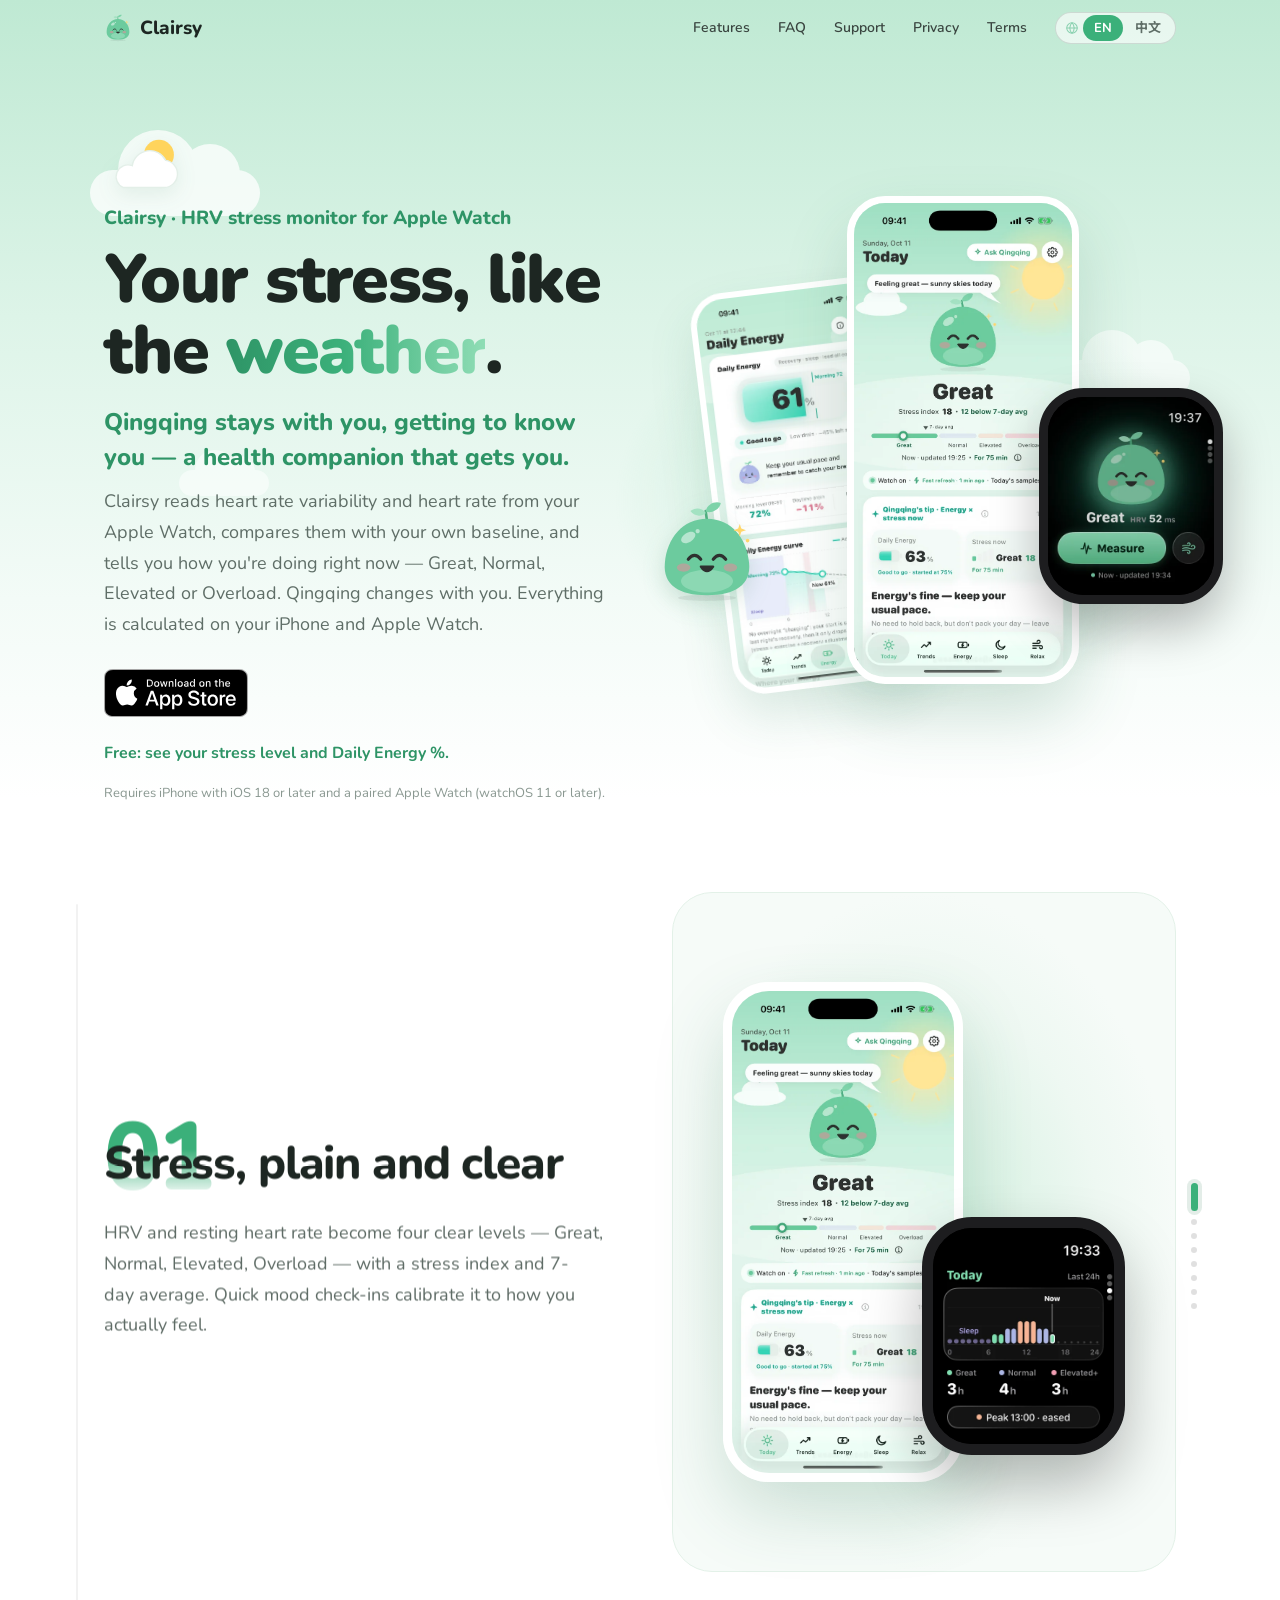
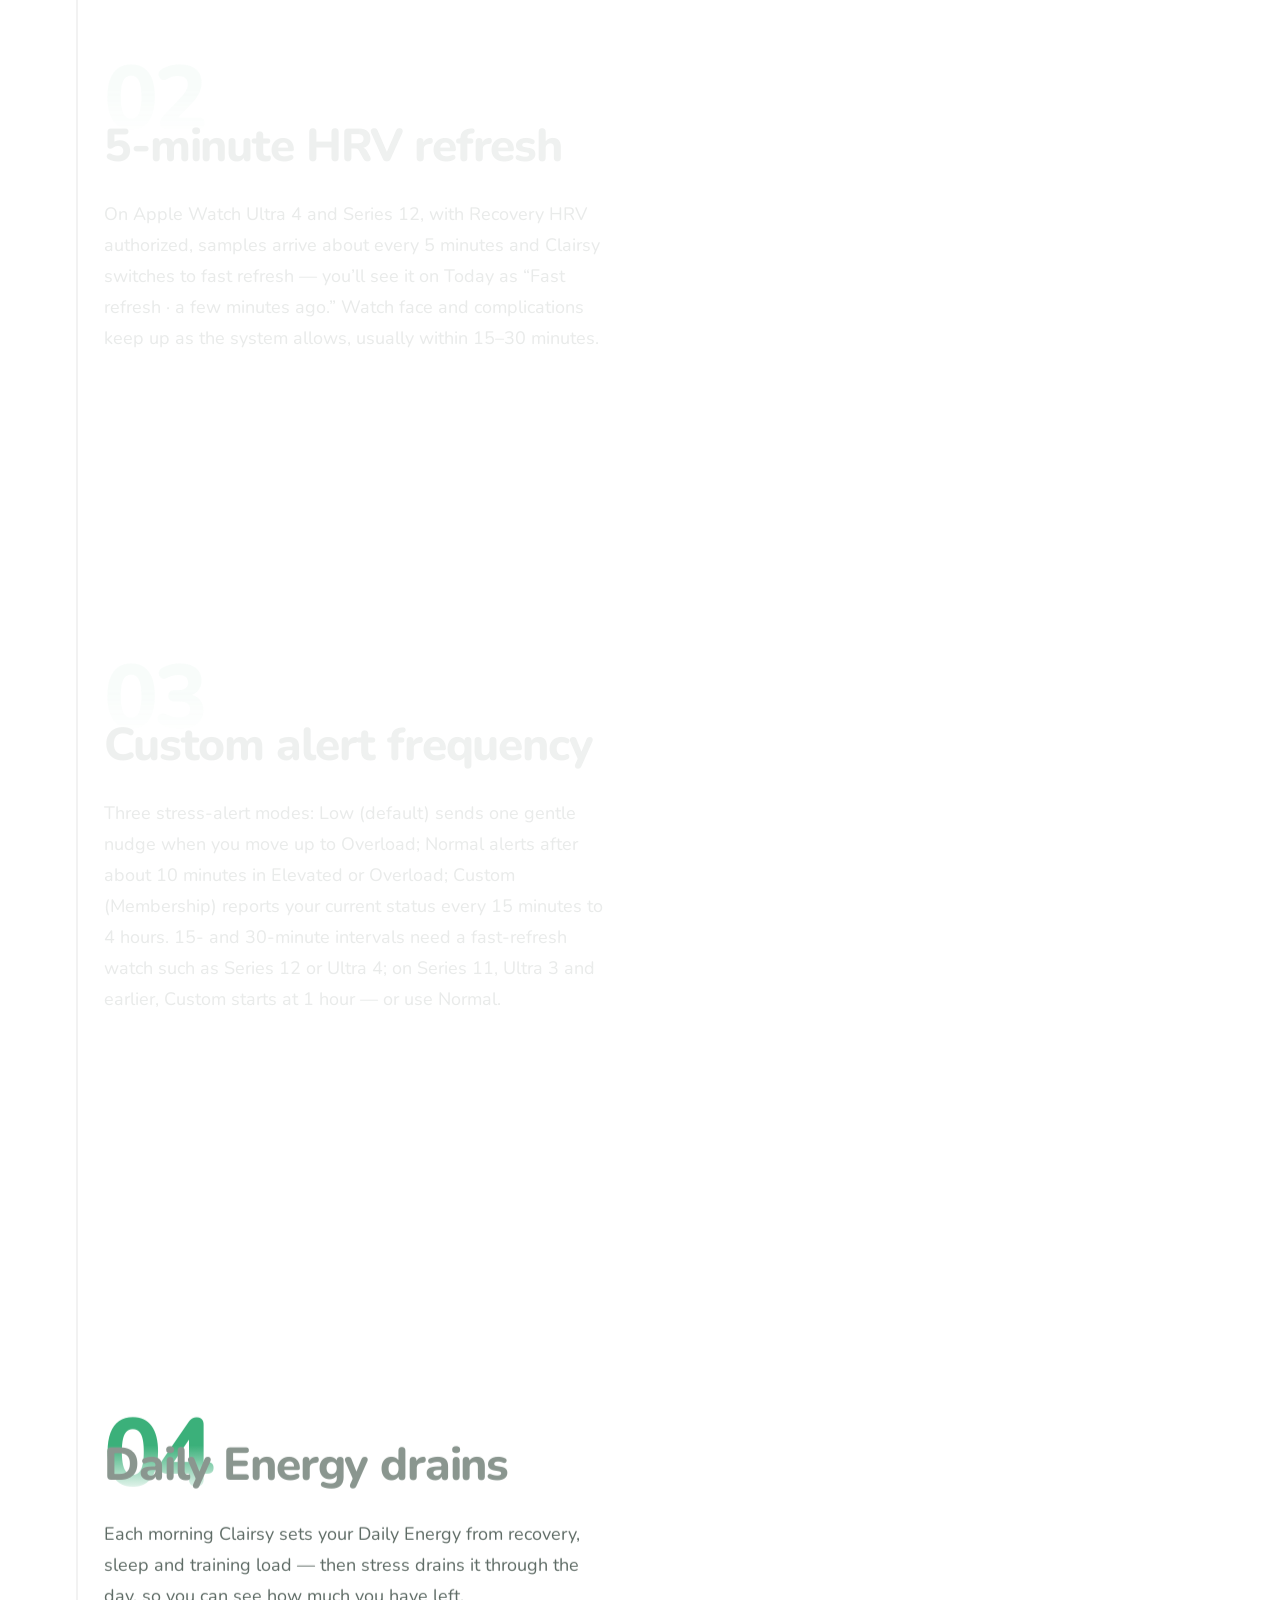
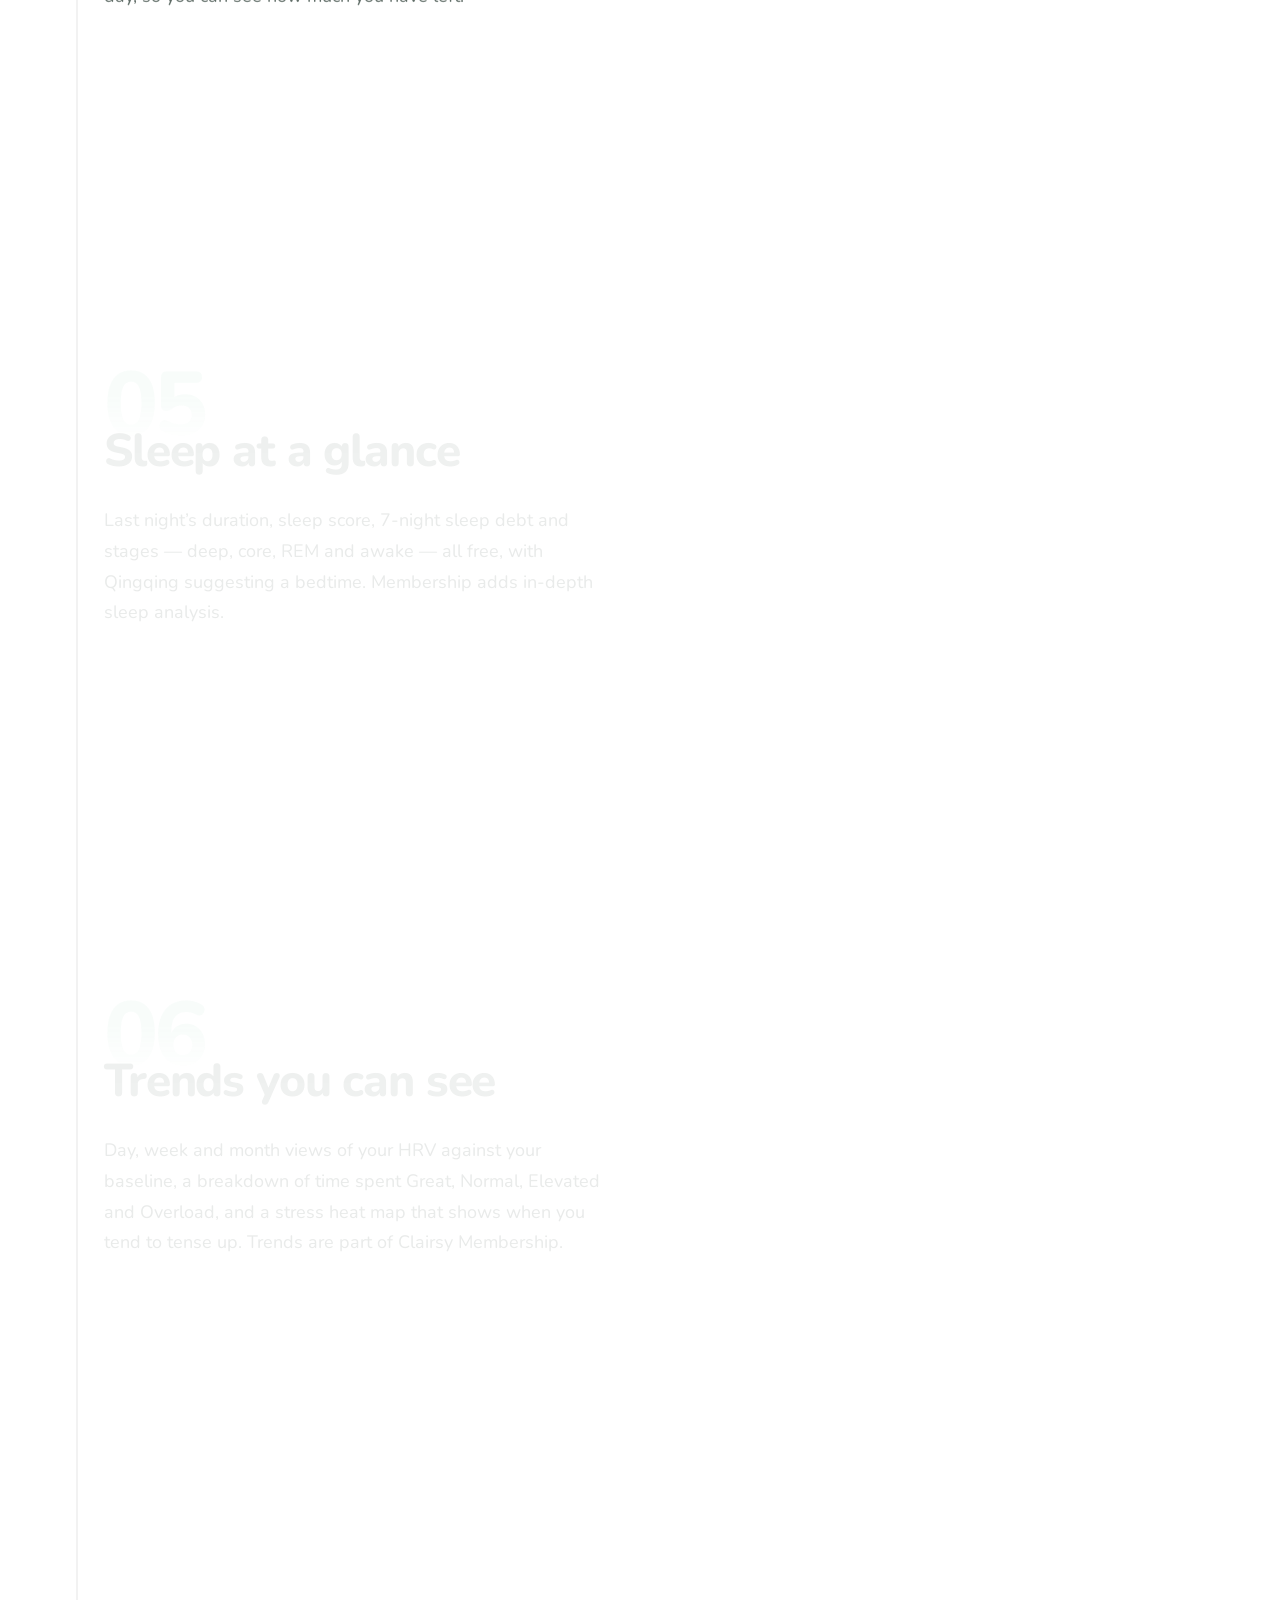
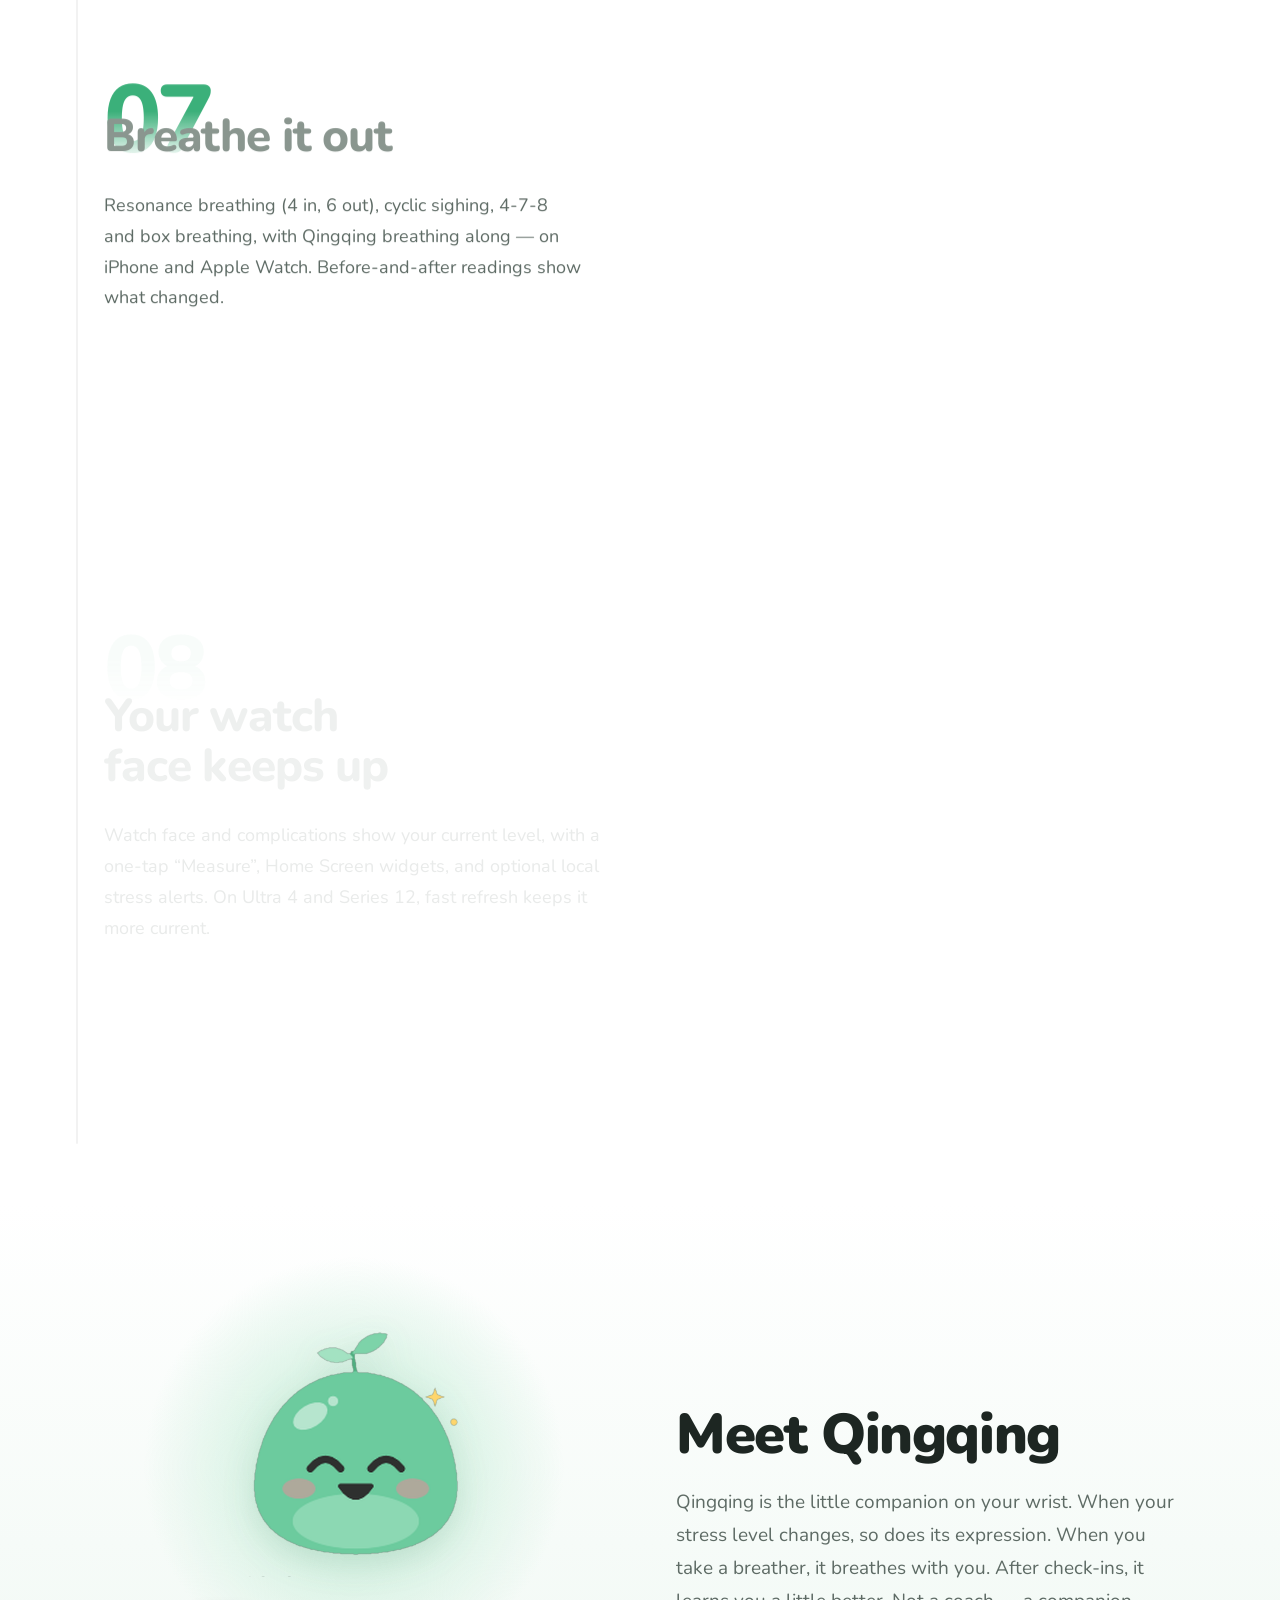
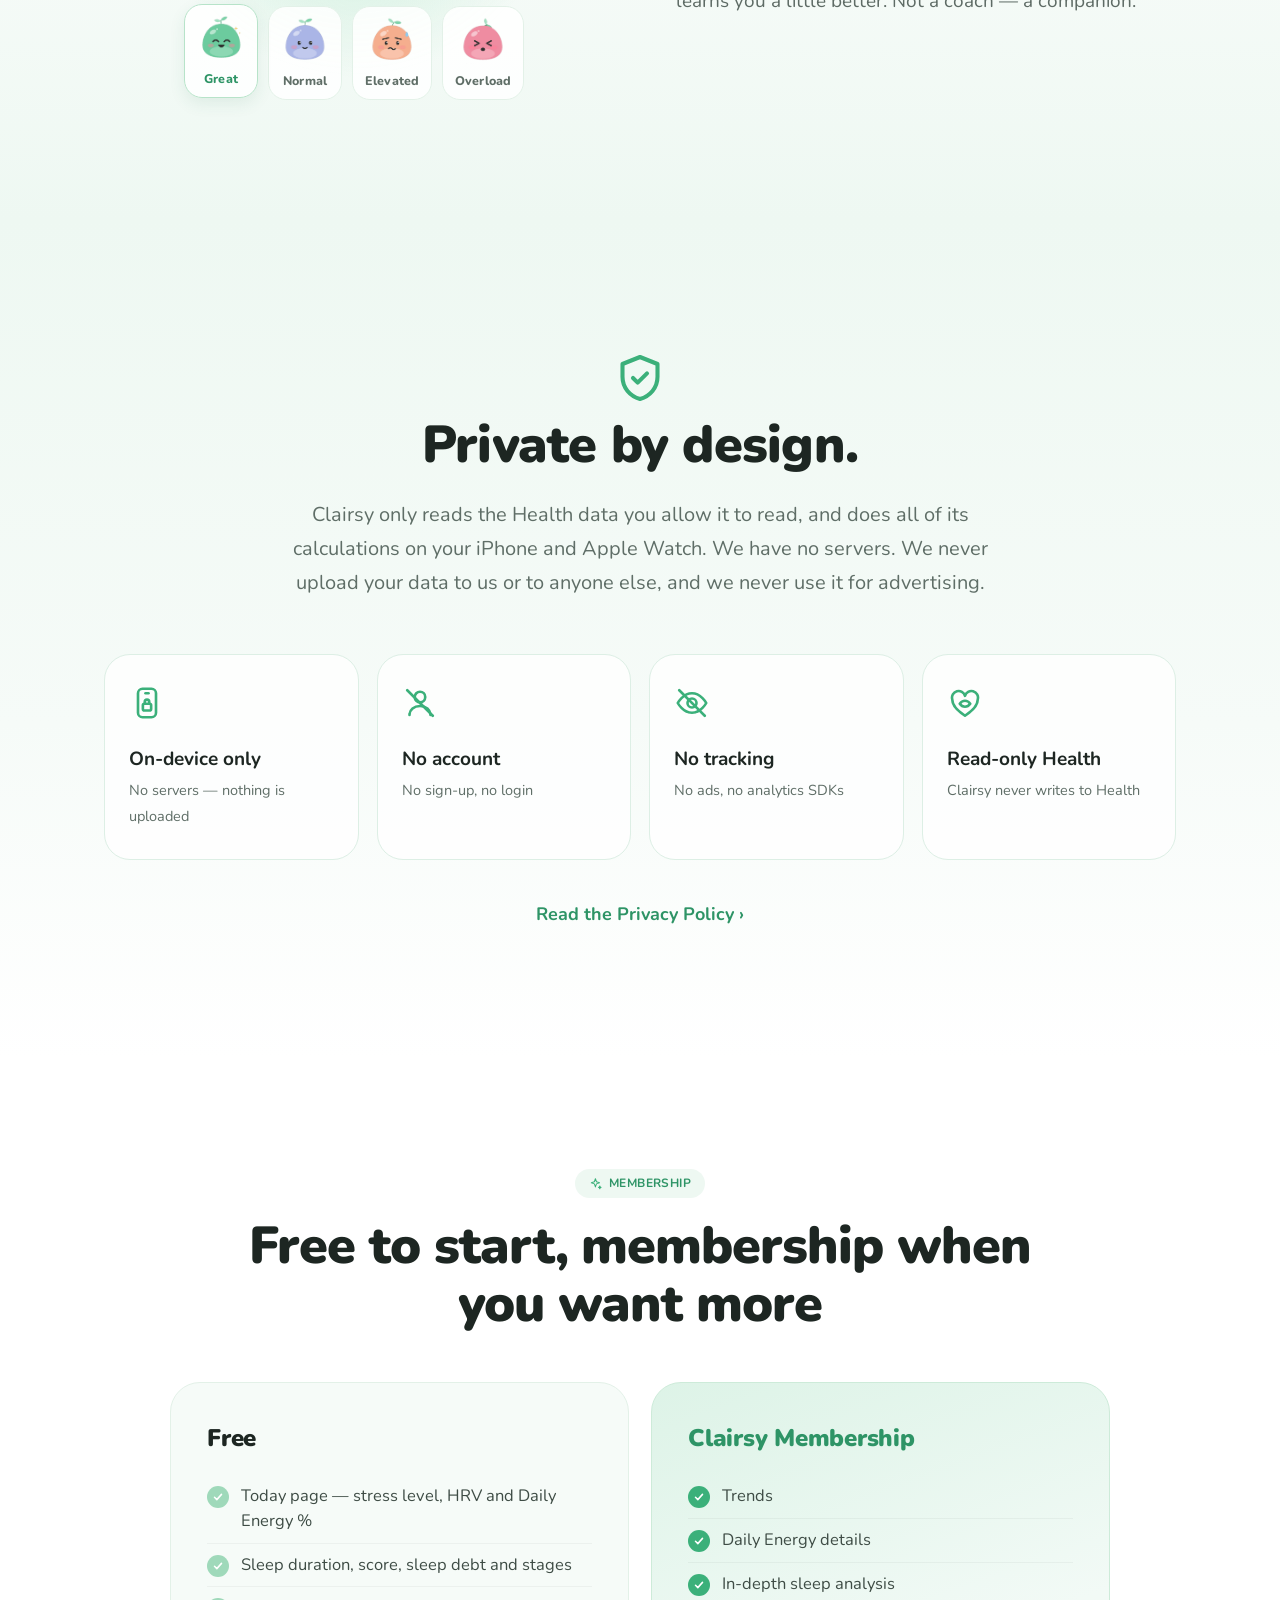
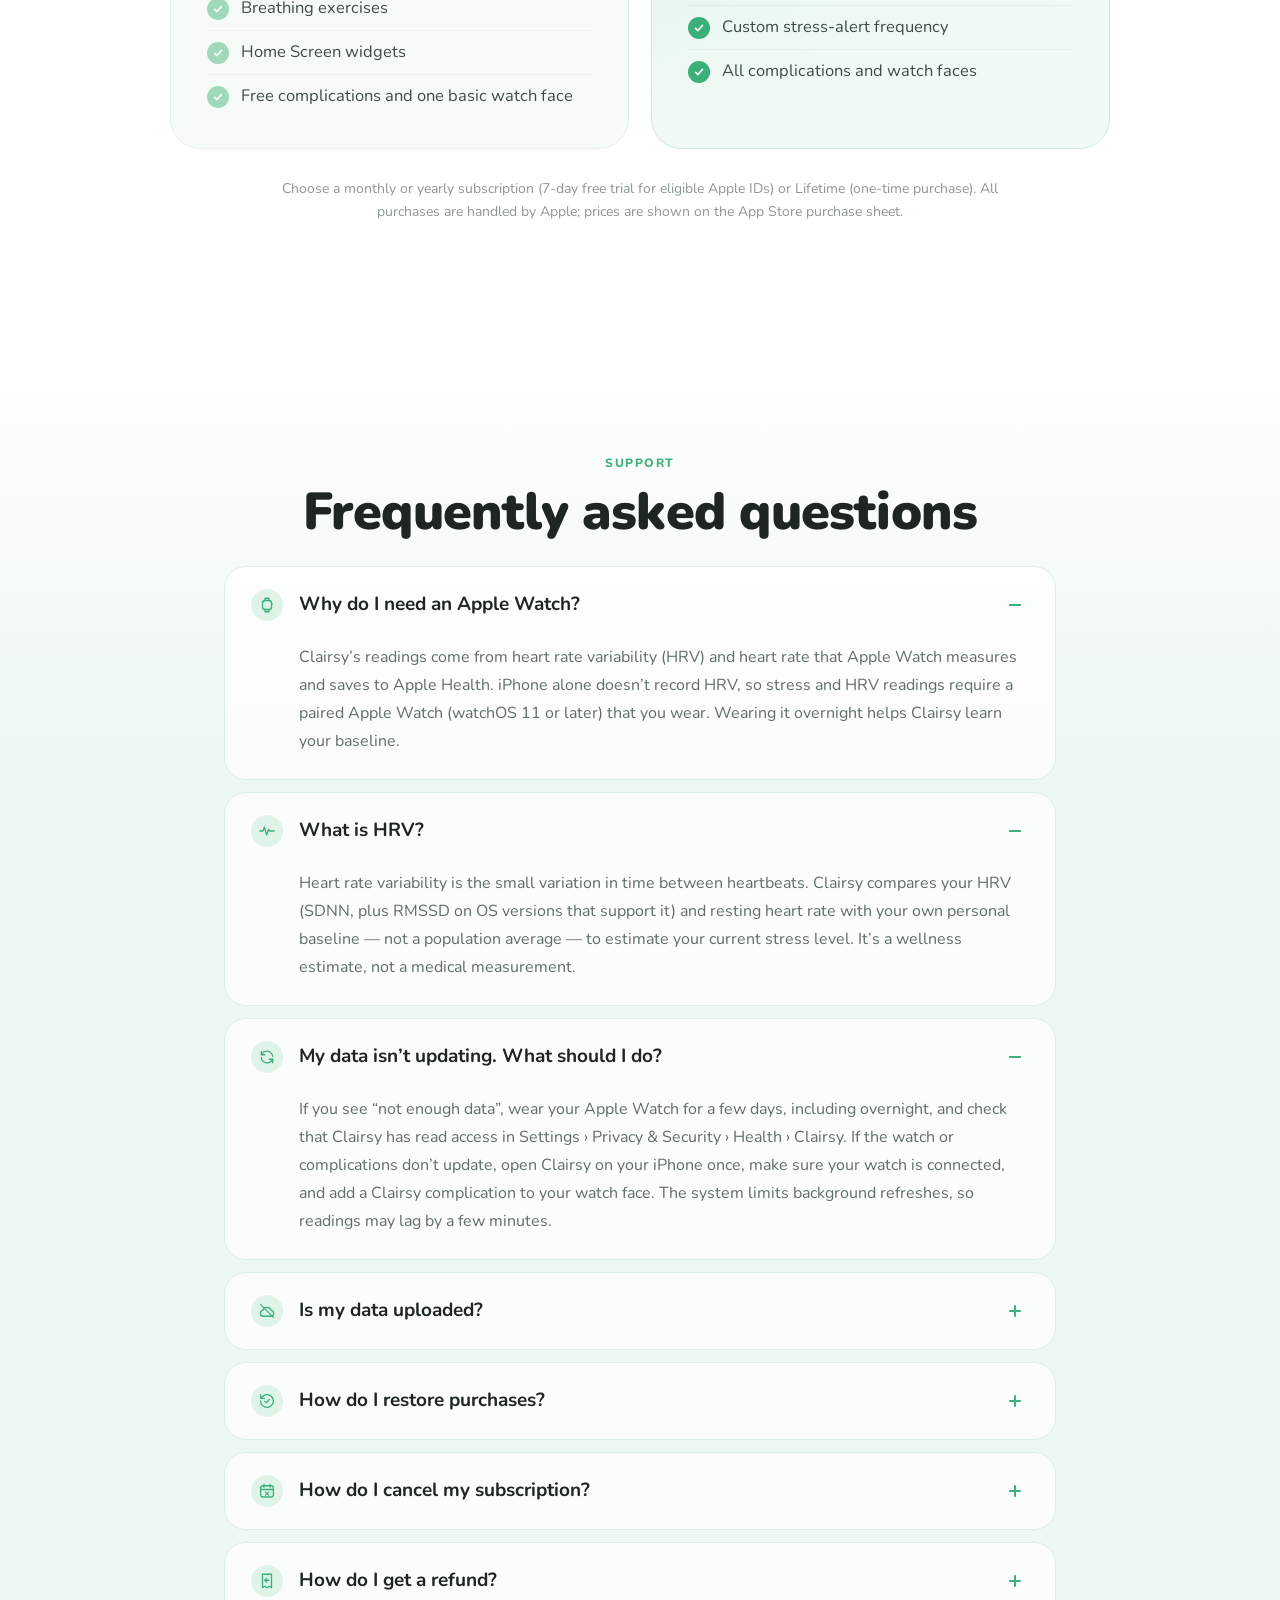
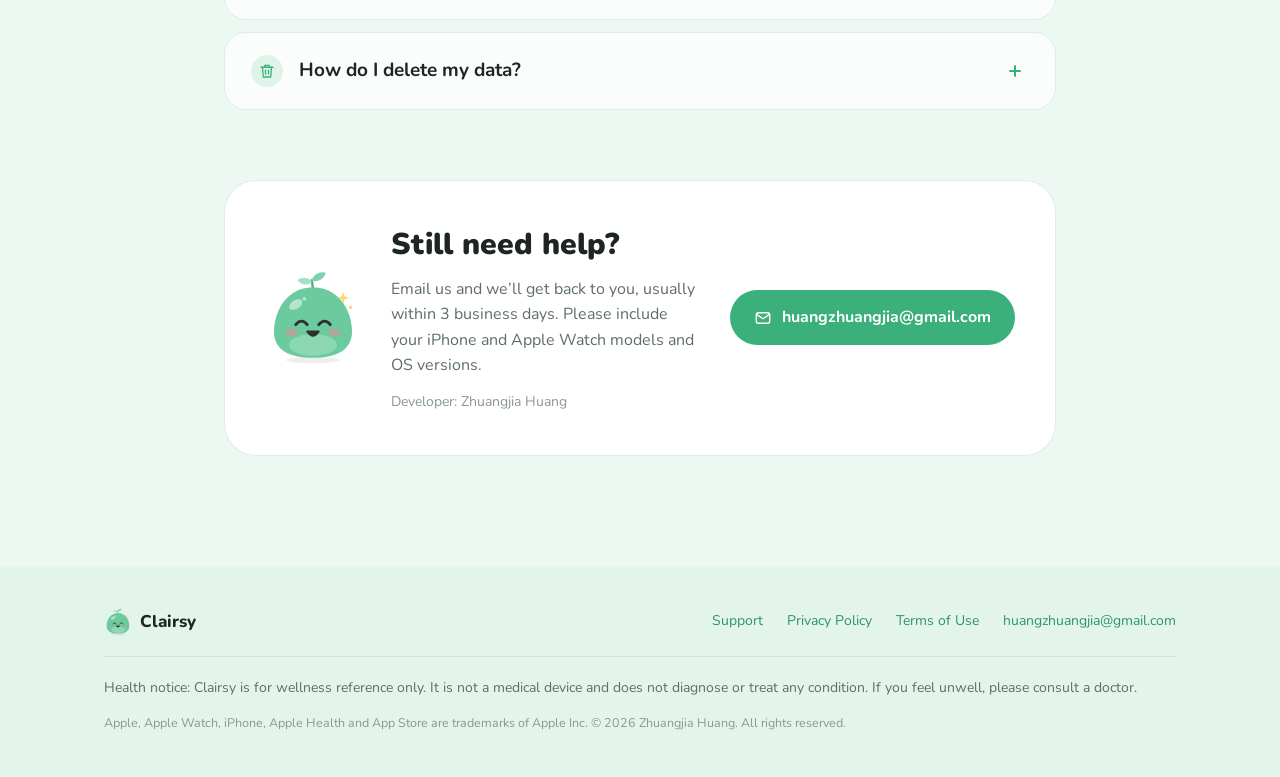
==== en/index.html @ 7027ec32 "en: 'Measure now' → 'Measure'" ====
<!doctype html><html lang="en"><head><meta charset="utf-8"><meta name="viewport" content="width=device-width,initial-scale=1">
<title>Clairsy — Your stress, like the weather</title><meta name="description" content="Reads your Apple Watch. Compared only to you. Stress and Daily Energy, live on your wrist.">
<link rel="alternate" hreflang="en" href="../en/"><link rel="alternate" hreflang="zh-Hans" href="../zh/">
<link rel="icon" href="../assets/qingqing.svg?v=ae6b4a3a9c"><link rel="preconnect" href="https://fonts.googleapis.com"><link rel="preconnect" href="https://fonts.gstatic.com" crossorigin>
<link href="https://fonts.googleapis.com/css2?family=Nunito:wght@400;500;600;700;800;900&family=Noto+Sans+SC:wght@400;500;700;900&display=swap" rel="stylesheet">
<link rel="stylesheet" href="../assets/site.css?v=cbce4fdb87"></head><body class="home">
<header class="top"><div class="nav wrap"><a class="logo" href="./"><img src="../assets/qingqing.svg?v=ae6b4a3a9c" alt="Qingqing" width="36" height="36"><span>Clairsy</span></a>
<nav id="menu"><a href="./#features">Features</a><a href="./#faq">FAQ</a><a href="./#support">Support</a><a href="../en/privacy/">Privacy</a><a href="../en/terms/">Terms</a></nav>
<span class="lang"><img src="../assets/icons/globe.svg?v=bece35a685" alt="" aria-hidden="true"><a href="../en/" data-lang="en" class="on" lang="en">EN</a><a href="../zh/" data-lang="zh" class="" lang="zh-Hans">中文</a></span>
<button class="burger" aria-label="Menu" aria-controls="menu" aria-expanded="false"><span></span><span></span><span></span></button></div></header><main>
<section class="hero"><div class="cloud c1"></div><div class="cloud c2"></div><div class="cloud c3"></div><div class="wrap hgrid"><div class="hin">
<svg class="wx ld" style="--d:0" viewBox="0 0 64 44" aria-hidden="true"><circle cx="40" cy="16" r="11" fill="#FFD45C"/><path d="M14 40h30a10 10 0 0 0 1-19.9A13 13 0 0 0 20.5 24 8 8 0 0 0 14 40z" fill="#fff" stroke="#E3EFE8"/></svg>
<p class="eyebrow ld" style="--d:0">Clairsy · HRV stress monitor for Apple Watch</p><h1 class="ld" style="--d:1">Your stress, like the <em>weather</em>.</h1><p class="comp ld" style="--d:2">Qingqing stays with you, getting to know you — a health companion that gets you.</p><p class="lead ld" style="--d:3">Clairsy reads heart rate variability and heart rate from your Apple Watch, compares them with your own baseline, and tells you how you're doing right now — Great, Normal, Elevated or Overload. Qingqing changes with you. Everything is calculated on your iPhone and Apple Watch.</p>
<div class="cta ld" style="--d:4"><a class="appstore" href="https://apps.apple.com/"><img src="../assets/badge-en-us.svg?v=a26fc5b383" alt="Download on the App Store" height="48"></a><span class="free">Free: see your stress level and Daily Energy %.</span></div>
<p class="req ld" style="--d:5">Requires iPhone with iOS 18 or later and a paired Apple Watch (watchOS 11 or later).</p></div>
<div class="hvis"><div class="stage ld" style="--d:5"><div class="glow"></div>
<div class="dev p1" data-px="-0.06"><img src="../assets/vigor-en.webp?v=c105740d5c" alt="" width="603" height="1311"></div>
<div class="dev p2" data-px="0"><img src="../assets/today-en.webp?v=0098471fe0" alt="Clairsy Today" width="603" height="1311"></div>
<div class="dev wt" data-px="0.08"><img src="../assets/watch-en.webp?v=d67c154252" alt="Clairsy on Apple Watch" width="416" height="496"></div>
<img class="mas" src="../assets/qingqing.svg?v=ae6b4a3a9c" alt="" width="135" height="135"></div></div></div></section>
<section id="features" class="feat"><div class="wrap sgrid"><div class="steps"><div class="rail" aria-hidden="true"><i></i></div><div class="step reveal" data-step="0"><div class="stept"><span class="n" aria-hidden="true">01</span><h3>Stress, plain and clear</h3></div><p>HRV and resting heart rate become four clear levels — Great, Normal, Elevated, Overload — with a stress index and 7-day average. Quick mood check-ins calibrate it to how you actually feel.</p><div class="inl"><div class="duo"><div class="ph"><img src="../assets/today-en.webp?v=0098471fe0" alt="Clairsy Today" width="603" height="1311" loading="lazy"></div><div class="wa"><img src="../assets/watch-today-en.webp?v=5f43f5a680" alt="Clairsy Today on Apple Watch" width="416" height="496" loading="lazy"></div></div></div></div><div class="step reveal" data-step="1"><div class="stept"><span class="n" aria-hidden="true">02</span><h3>5-minute HRV refresh</h3></div><p>On Apple Watch Ultra 4 and Series 12, with Recovery HRV authorized, samples arrive about every 5 minutes and Clairsy switches to fast refresh — you’ll see it on Today as “Fast refresh · a few minutes ago.” Watch face and complications keep up as the system allows, usually within 15–30 minutes.</p><div class="inl"><div class="duo"><div class="ph"><img src="../assets/hrv-en.webp?v=711db39cfe" alt="Today · Fast refresh" width="603" height="1311" loading="lazy"></div><div class="wa"><img src="../assets/watch-status-en.webp?v=80fe1e797e" alt="Clairsy on Apple Watch" width="416" height="496" loading="lazy"></div></div></div></div><div class="step reveal" data-step="2"><div class="stept"><span class="n" aria-hidden="true">03</span><h3>Custom alert frequency</h3></div><p>Three stress-alert modes: Low (default) sends one gentle nudge when you move up to Overload; Normal alerts after about 10 minutes in Elevated or Overload; Custom (Membership) reports your current status every 15 minutes to 4 hours. 15- and 30-minute intervals need a fast-refresh watch such as Series 12 or Ultra 4; on Series 11, Ultra 3 and earlier, Custom starts at 1 hour — or use Normal.</p><div class="inl"><div class="ph"><img src="../assets/alerts-en.webp?v=3b4e01b3a4" alt="Stress alerts" width="603" height="1311" loading="lazy"></div></div></div><div class="step reveal" data-step="3"><div class="stept"><span class="n" aria-hidden="true">04</span><h3>Daily Energy drains</h3></div><p>Each morning Clairsy sets your Daily Energy from recovery, sleep and training load — then stress drains it through the day, so you can see how much you have left.</p><div class="inl"><div class="duo"><div class="ph"><img src="../assets/vigor-en.webp?v=c105740d5c" alt="Daily Energy" width="603" height="1311" loading="lazy"></div><div class="wa"><img src="../assets/watch-vigor-en.webp?v=c22f17e995" alt="Daily Energy on Apple Watch" width="416" height="496" loading="lazy"></div></div></div></div><div class="step reveal" data-step="4"><div class="stept"><span class="n" aria-hidden="true">05</span><h3>Sleep at a glance</h3></div><p>Last night’s duration, sleep score, 7-night sleep debt and stages — deep, core, REM and awake — all free, with Qingqing suggesting a bedtime. Membership adds in-depth sleep analysis.</p><div class="inl"><div class="ph"><img src="../assets/sleep-en.webp?v=5c2634cd5b" alt="Sleep" width="603" height="1311" loading="lazy"></div></div></div><div class="step reveal" data-step="5"><div class="stept"><span class="n" aria-hidden="true">06</span><h3>Trends you can see</h3></div><p>Day, week and month views of your HRV against your baseline, a breakdown of time spent Great, Normal, Elevated and Overload, and a stress heat map that shows when you tend to tense up. Trends are part of Clairsy Membership.</p><div class="inl"><div class="ph"><img src="../assets/trends-en.webp?v=e3e7e69584" alt="Trends" width="603" height="1311" loading="lazy"></div></div></div><div class="step reveal" data-step="6"><div class="stept"><span class="n" aria-hidden="true">07</span><h3>Breathe it out</h3></div><p>Resonance breathing (4 in, 6 out), cyclic sighing, 4-7-8 and box breathing, with Qingqing breathing along — on iPhone and Apple Watch. Before-and-after readings show what changed.</p><div class="inl"><div class="duo"><div class="ph"><img src="../assets/breath-en.webp?v=dd0da5266d" alt="Breathing exercise" width="603" height="1311" loading="lazy"></div><div class="wa"><img src="../assets/watch-breath-en.webp?v=02ed8562ae" alt="Breathe on Apple Watch" width="416" height="496" loading="lazy"></div></div></div></div><div class="step reveal" data-step="7"><div class="stept"><span class="n" aria-hidden="true">08</span><h3>Your watch face keeps up</h3></div><p>Watch face and complications show your current level, with a one-tap “Measure”, Home Screen widgets, and optional local stress alerts. On Ultra 4 and Series 12, fast refresh keeps it more current.</p><div class="inl"><div class="wa"><img src="../assets/watch-en.webp?v=d67c154252" alt="Clairsy on Apple Watch" width="416" height="496" loading="lazy"></div></div></div></div><div class="sticky"><div class="devbox"><div class="frame on" data-frame="0"><div class="duo"><div class="ph"><img src="../assets/today-en.webp?v=0098471fe0" alt="Clairsy Today" width="603" height="1311" loading="lazy"></div><div class="wa"><img src="../assets/watch-today-en.webp?v=5f43f5a680" alt="Clairsy Today on Apple Watch" width="416" height="496" loading="lazy"></div></div></div><div class="frame" data-frame="1"><div class="duo"><div class="ph"><img src="../assets/hrv-en.webp?v=711db39cfe" alt="Today · Fast refresh" width="603" height="1311" loading="lazy"></div><div class="wa"><img src="../assets/watch-status-en.webp?v=80fe1e797e" alt="Clairsy on Apple Watch" width="416" height="496" loading="lazy"></div></div></div><div class="frame" data-frame="2"><div class="ph"><img src="../assets/alerts-en.webp?v=3b4e01b3a4" alt="Stress alerts" width="603" height="1311" loading="lazy"></div></div><div class="frame" data-frame="3"><div class="duo"><div class="ph"><img src="../assets/vigor-en.webp?v=c105740d5c" alt="Daily Energy" width="603" height="1311" loading="lazy"></div><div class="wa"><img src="../assets/watch-vigor-en.webp?v=c22f17e995" alt="Daily Energy on Apple Watch" width="416" height="496" loading="lazy"></div></div></div><div class="frame" data-frame="4"><div class="ph"><img src="../assets/sleep-en.webp?v=5c2634cd5b" alt="Sleep" width="603" height="1311" loading="lazy"></div></div><div class="frame" data-frame="5"><div class="ph"><img src="../assets/trends-en.webp?v=e3e7e69584" alt="Trends" width="603" height="1311" loading="lazy"></div></div><div class="frame" data-frame="6"><div class="duo"><div class="ph"><img src="../assets/breath-en.webp?v=dd0da5266d" alt="Breathing exercise" width="603" height="1311" loading="lazy"></div><div class="wa"><img src="../assets/watch-breath-en.webp?v=02ed8562ae" alt="Breathe on Apple Watch" width="416" height="496" loading="lazy"></div></div></div><div class="frame" data-frame="7"><div class="wa"><img src="../assets/watch-en.webp?v=d67c154252" alt="Clairsy on Apple Watch" width="416" height="496" loading="lazy"></div></div></div><div class="dots" aria-hidden="true"><i class="on"></i><i class=""></i><i class=""></i><i class=""></i><i class=""></i><i class=""></i><i class=""></i><i class=""></i></div></div></div></section>
<section id="qingqing" class="meet"><div class="wrap"><div class="meetcard reveal">
<div class="meetvis"><div class="meet-stage" aria-hidden="true"><img class="meet-face on" data-mood="chill" src="../assets/moods/chill.png?v=1ec6799918" alt="" width="220" height="220" loading="lazy"><img class="meet-face" data-mood="steady" src="../assets/moods/steady.png?v=08b04779e4" alt="" width="220" height="220" loading="lazy"><img class="meet-face" data-mood="tense" src="../assets/moods/tense.png?v=b3b451586a" alt="" width="220" height="220" loading="lazy"><img class="meet-face" data-mood="stressed" src="../assets/moods/stressed.png?v=03b7959c35" alt="" width="220" height="220" loading="lazy"></div>
<div class="moods" role="group" aria-label="Meet Qingqing"><button type="button" class="mood on" data-mood="chill" aria-pressed="true"><img src="../assets/moods/chill.png?v=1ec6799918" alt="" width="56" height="56" loading="lazy"><span>Great</span></button><button type="button" class="mood" data-mood="steady" aria-pressed="false"><img src="../assets/moods/steady.png?v=08b04779e4" alt="" width="56" height="56" loading="lazy"><span>Normal</span></button><button type="button" class="mood" data-mood="tense" aria-pressed="false"><img src="../assets/moods/tense.png?v=b3b451586a" alt="" width="56" height="56" loading="lazy"><span>Elevated</span></button><button type="button" class="mood" data-mood="stressed" aria-pressed="false"><img src="../assets/moods/stressed.png?v=03b7959c35" alt="" width="56" height="56" loading="lazy"><span>Overload</span></button></div></div>
<div class="meettxt"><h2>Meet Qingqing</h2><p>Qingqing is the little companion on your wrist. When your stress level changes, so does its expression. When you take a breather, it breathes with you. After check-ins, it learns you a little better. Not a coach — a companion.</p></div>
</div></div></section>
<section id="privacy" class="priv"><div class="wrap"><img class="shield reveal" src="../assets/icons/in-short-shield.svg?v=a273304543" alt="" width="56" height="56"><h2 class="reveal">Private by design.</h2><p class="lede reveal">Clairsy only reads the Health data you allow it to read, and does all of its calculations on your iPhone and Apple Watch. We have no servers. We never upload your data to us or to anyone else, and we never use it for advertising.</p>
<div class="tiles"><div class="tile reveal"><img class="ti" src="../assets/icons/on-device.svg?v=f5730aa8c3" alt="" aria-hidden="true"><b>On-device only</b><small>No servers — nothing is uploaded</small></div><div class="tile reveal"><img class="ti" src="../assets/icons/no-account.svg?v=5d09475955" alt="" aria-hidden="true"><b>No account</b><small>No sign-up, no login</small></div><div class="tile reveal"><img class="ti" src="../assets/icons/no-tracking.svg?v=b4618fe82b" alt="" aria-hidden="true"><b>No tracking</b><small>No ads, no analytics SDKs</small></div><div class="tile reveal"><img class="ti" src="../assets/icons/read-only-health.svg?v=f1765cbfee" alt="" aria-hidden="true"><b>Read-only Health</b><small>Clairsy never writes to Health</small></div></div><p class="plink reveal"><a href="privacy/">Read the Privacy Policy ›</a></p></div></section>
<section class="mem"><div class="wrap"><div class="memhead reveal"><span class="mpill"><img class="ic xs" src="../assets/icons/membership.svg?v=d99b7184ce" alt="" aria-hidden="true">MEMBERSHIP</span><h2>Free to start, membership when you want more</h2></div>
<div class="mcols"><div class="mcol reveal"><h3>Free</h3><ul><li>Today page — stress level, HRV and Daily Energy %</li><li>Sleep duration, score, sleep debt and stages</li><li>Breathing exercises</li><li>Home Screen widgets</li><li>Free complications and one basic watch face</li></ul></div>
<div class="mcol pro reveal"><h3>Clairsy Membership</h3><ul><li>Trends</li><li>Daily Energy details</li><li>In-depth sleep analysis</li><li>Custom stress-alert frequency</li><li>All complications and watch faces</li></ul></div></div>
<p class="mnote reveal">Choose a monthly or yearly subscription (7-day free trial for eligible Apple IDs) or Lifetime (one-time purchase). All purchases are handled by Apple; prices are shown on the App Store purchase sheet.</p></div></section>
<section id="faq" class="faqsec"><div class="wrap narrow"><p class="kick reveal">SUPPORT</p><h2 class="reveal">Frequently asked questions</h2><div class="faq"><details open><summary><span class="ib sm"><img class="ic" src="../assets/icons/watch.svg?v=00e9944bad" alt="" aria-hidden="true"></span><span class="q">Why do I need an Apple Watch?</span><span class="pm" aria-hidden="true"></span></summary><div class="ans"><div><p>Clairsy’s readings come from heart rate variability (HRV) and heart rate that Apple Watch measures and saves to Apple Health. iPhone alone doesn’t record HRV, so stress and HRV readings require a paired Apple Watch (watchOS 11 or later) that you wear. Wearing it overnight helps Clairsy learn your baseline.</p></div></div></details><details open><summary><span class="ib sm"><img class="ic" src="../assets/icons/hrv.svg?v=28c41bbc8c" alt="" aria-hidden="true"></span><span class="q">What is HRV?</span><span class="pm" aria-hidden="true"></span></summary><div class="ans"><div><p>Heart rate variability is the small variation in time between heartbeats. Clairsy compares your HRV (SDNN, plus RMSSD on OS versions that support it) and resting heart rate with your own personal baseline — not a population average — to estimate your current stress level. It’s a wellness estimate, not a medical measurement.</p></div></div></details><details open><summary><span class="ib sm"><img class="ic" src="../assets/icons/refresh.svg?v=715d3aec1b" alt="" aria-hidden="true"></span><span class="q">My data isn’t updating. What should I do?</span><span class="pm" aria-hidden="true"></span></summary><div class="ans"><div><p>If you see “not enough data”, wear your Apple Watch for a few days, including overnight, and check that Clairsy has read access in Settings › Privacy &amp; Security › Health › Clairsy. If the watch or complications don’t update, open Clairsy on your iPhone once, make sure your watch is connected, and add a Clairsy complication to your watch face. The system limits background refreshes, so readings may lag by a few minutes.</p></div></div></details><details><summary><span class="ib sm"><img class="ic" src="../assets/icons/upload-off.svg?v=4e87213d85" alt="" aria-hidden="true"></span><span class="q">Is my data uploaded?</span><span class="pm" aria-hidden="true"></span></summary><div class="ans"><div><p>No. All calculations happen on your iPhone and Apple Watch. Clairsy has no servers and no accounts. See the <a href="../privacy/">Privacy Policy</a> for details.</p></div></div></details><details><summary><span class="ib sm"><img class="ic" src="../assets/icons/restore.svg?v=50e759d456" alt="" aria-hidden="true"></span><span class="q">How do I restore purchases?</span><span class="pm" aria-hidden="true"></span></summary><div class="ans"><div><p>In Clairsy, go to Settings › Membership › Restore Purchases, or tap Restore Purchases at the top right of the membership screen. Use the same Apple ID you bought with.</p></div></div></details><details><summary><span class="ib sm"><img class="ic" src="../assets/icons/cancel-subscription.svg?v=f5304333ca" alt="" aria-hidden="true"></span><span class="q">How do I cancel my subscription?</span><span class="pm" aria-hidden="true"></span></summary><div class="ans"><div><p>On your iPhone, go to Settings › [your name] › Subscriptions › Clairsy, or in Clairsy go to Settings › Membership › Manage Subscription. Cancel at least 24 hours before the current period ends to avoid renewal. See Apple’s guide: <a href="https://support.apple.com/en-us/118428">Cancel a subscription from Apple</a>.</p></div></div></details><details><summary><span class="ib sm"><img class="ic" src="../assets/icons/refund.svg?v=ec3fb7d6f2" alt="" aria-hidden="true"></span><span class="q">How do I get a refund?</span><span class="pm" aria-hidden="true"></span></summary><div class="ans"><div><p>Apple handles refunds. Visit <a href="https://reportaproblem.apple.com">reportaproblem.apple.com</a>.</p></div></div></details><details><summary><span class="ib sm"><img class="ic" src="../assets/icons/delete-data.svg?v=52093677e8" alt="" aria-hidden="true"></span><span class="q">How do I delete my data?</span><span class="pm" aria-hidden="true"></span></summary><div class="ans"><div><p>Delete Clairsy from your iPhone and Apple Watch to erase all of its local data. Clairsy never writes to Health.</p></div></div></details></div>
<div id="support" class="help reveal"><img class="hm" src="../assets/qingqing.svg?v=ae6b4a3a9c" alt="" width="96" height="96"><div class="ht"><h3>Still need help?</h3><p>Email us and we’ll get back to you, usually within 3 business days. Please include your iPhone and Apple Watch models and OS versions.</p><small>Developer: Zhuangjia Huang</small></div>
<a class="mailbtn" href="mailto:huangzhuangjia@gmail.com"><img class="ic w" src="../assets/icons/mail.svg?v=a4c314d56e" alt="" aria-hidden="true">huangzhuangjia@gmail.com</a></div></div></section></main><footer><div class="wrap"><div class="frow"><a class="logo sm" href="./"><img src="../assets/qingqing.svg?v=ae6b4a3a9c" alt="Qingqing" width="28" height="28"><span>Clairsy</span></a>
<div class="flinks"><a href="./#support">Support</a><a href="../en/privacy/">Privacy Policy</a><a href="../en/terms/">Terms of Use</a><a href="mailto:huangzhuangjia@gmail.com">huangzhuangjia@gmail.com</a></div></div>
<hr><p>Health notice: Clairsy is for wellness reference only. It is not a medical device and does not diagnose or treat any condition. If you feel unwell, please consult a doctor.</p><p class="tm">Apple, Apple Watch, iPhone, Apple Health and App Store are trademarks of Apple Inc. © 2026 Zhuangjia Huang. All rights reserved.</p></div></footer><script src="../assets/lang.js?v=40451cd3ef"></script></body></html>
---- assets/site.css ----
:root{--ink:#1D2622;--ink2:#5F6E67;--ink3:#8A9891;--mint:#3BB07A;--mintd:#2E9466;--mintbg:#EEF8F2;--line:#DDEFE5;--night:#0B1210}
*{box-sizing:border-box}html{scroll-behavior:smooth}
body{margin:0;font-family:Nunito,"Noto Sans SC",system-ui,sans-serif;color:var(--ink);background:#fff;line-height:1.6;-webkit-font-smoothing:antialiased}
html[lang=zh-Hans] body{font-family:"Noto Sans SC",Nunito,system-ui,sans-serif}
a{color:var(--mintd)}img{max-width:100%;height:auto}
section[id],#support{scroll-margin-top:72px}
.wrap{max-width:1120px;margin:0 auto;padding:0 24px}.narrow{max-width:880px}
/* nav */
.top{position:sticky;top:0;z-index:30;background:rgba(246,251,248,0);-webkit-backdrop-filter:none;backdrop-filter:none;border-bottom:1px solid transparent;box-shadow:none;transition:background-color .35s ease,border-color .35s ease,-webkit-backdrop-filter .35s ease,backdrop-filter .35s ease}
.top.scrolled{background:rgba(246,251,248,.72);-webkit-backdrop-filter:saturate(180%) blur(20px);backdrop-filter:saturate(180%) blur(20px);border-bottom-color:rgba(0,0,0,.07)}
.nav{display:flex;align-items:center;height:56px;gap:28px}
.logo{display:flex;align-items:center;gap:8px;text-decoration:none;color:var(--ink);font-weight:800;font-size:19px;margin-right:auto}.logo img{width:28px;height:28px}.logo.sm{font-size:17px}
#menu{display:flex;gap:28px}#menu a{color:#3A4540;text-decoration:none;font-weight:600;font-size:14px}#menu a:hover,#menu a[aria-current]{color:var(--mintd)}
.lang{display:flex;align-items:center;border:1px solid rgba(0,0,0,.12);border-radius:99px;padding:2px 3px 2px 9px;gap:1px;background:#ffffffa0}.lang img{width:14px;height:14px;margin-right:3px;opacity:.55}
.lang a{padding:3px 11px;border-radius:99px;text-decoration:none;color:var(--ink2);font-weight:700;font-size:13px}.lang a.on{background:var(--mint);color:#fff}
.burger{display:none;width:40px;height:40px;border-radius:50%;border:0;background:#fff;box-shadow:0 1px 4px #2F7A5514;flex-direction:column;align-items:center;justify-content:center;gap:4px;cursor:pointer}.burger span{width:16px;height:2px;border-radius:2px;background:var(--ink)}
/* hero */
.hero{position:relative;overflow:hidden;text-align:center;background:linear-gradient(180deg,#BFE9D3 0%,#DDF4E8 40%,#F3FBF7 75%,#fff 100%);padding:76px 0 0;margin-top:-57px;padding-top:133px}
.hin{position:relative;z-index:2}
.eyebrow{font-weight:800;color:var(--mintd);font-size:19px;margin:0}
h1{font-size:88px;line-height:1.04;letter-spacing:-.025em;font-weight:900;margin:12px auto 18px;max-width:1000px}
html[lang=zh-Hans] h1{font-size:76px;line-height:1.15;letter-spacing:0}
h1 em{font-style:normal;background:linear-gradient(90deg,#2E9466,#3BB07A 45%,#8FDDB5);-webkit-background-clip:text;background-clip:text;color:transparent}
.sub{font-size:26px;line-height:1.4;font-weight:700;color:#3F4D47;margin:0 auto 18px;max-width:760px}
.lead{font-size:18px;line-height:1.7;color:var(--ink2);max-width:680px;margin:0 auto}
.cta{display:flex;justify-content:center;align-items:center;gap:24px;margin:30px 0 16px;flex-wrap:wrap}
.appstore{display:inline-block;padding:12px;margin:-12px;line-height:0}.appstore img{height:48px;width:auto;display:block}
.free{color:var(--mintd);font-weight:700;font-size:16px}.req{font-size:13px;color:var(--ink3);margin:0}
.cloud{position:absolute;z-index:1;background:#fff;border-radius:999px;opacity:.75;animation:drift 20s ease-in-out infinite alternate}
.cloud::before,.cloud::after{content:"";position:absolute;background:#fff;border-radius:50%}
.c1{left:7%;top:170px;width:170px;height:46px}.c1::before{width:80px;height:80px;left:28px;top:-40px}.c1::after{width:60px;height:60px;left:90px;top:-26px}
.c2{right:7%;top:360px;width:130px;height:36px;opacity:.6;animation-duration:26s}.c2::before{width:60px;height:60px;left:22px;top:-30px}.c2::after{width:46px;height:46px;left:68px;top:-20px}
.c3{left:14%;top:470px;width:90px;height:26px;opacity:.5;animation-duration:32s}.c3::before{width:40px;height:40px;left:16px;top:-20px}.c3::after{width:30px;height:30px;left:46px;top:-14px}
@keyframes drift{from{transform:translateX(-12px)}to{transform:translateX(12px)}}
.stage{position:relative;z-index:2;height:560px;max-width:900px;margin:56px auto 0}
.glow{position:absolute;left:50%;top:62%;width:760px;height:520px;transform:translate(-50%,-50%);background:radial-gradient(closest-side,#9FE0BE88,#9FE0BE00)}
.dev{position:absolute;overflow:hidden;will-change:transform}.dev img{display:block;width:100%}
.p1{left:130px;top:110px;width:240px;border:8px solid #fff;border-radius:42px;box-shadow:0 30px 60px #2F7A5526;--r:-7deg;transform:rotate(var(--r))}
.p2{left:300px;top:0;width:290px;border:9px solid #fff;border-radius:48px;box-shadow:0 40px 80px #2F7A5533;z-index:2}
.wt{left:540px;top:240px;width:230px;border:12px solid #1d1d1f;border-radius:56px;background:#000;box-shadow:0 30px 60px #0004;z-index:3}
.mas{position:absolute;left:60px;top:380px;width:130px;z-index:4;filter:drop-shadow(0 10px 14px #2F7A5530);animation:bob 4s ease-in-out infinite}
@keyframes bob{0%,100%{transform:translateY(0)}50%{transform:translateY(-6px)}}
.shotnote{position:relative;z-index:3;margin:0;padding:14px 24px 0;font-size:12px;color:var(--ink3);background:#fff}
/* load + reveal */
.ld{opacity:0;transform:translateY(24px);animation:ldin .7s cubic-bezier(.2,.7,.2,1) forwards;animation-delay:calc(var(--d)*90ms)}
.stage.ld{transform:translateY(60px);animation-duration:.9s;animation-delay:.45s}
@keyframes ldin{to{opacity:1;transform:none}}
.reveal{opacity:0;transform:translateY(28px);transition:opacity .7s cubic-bezier(.2,.7,.2,1),transform .7s cubic-bezier(.2,.7,.2,1)}
.reveal.in{opacity:1;transform:none}
.no-js .reveal{opacity:1;transform:none}
/* features */
.kick{text-align:center;color:var(--mint);font-weight:800;letter-spacing:.12em;font-size:12px;margin:0}
h2{text-align:center;font-size:52px;line-height:1.12;letter-spacing:-.015em;font-weight:900;margin:10px 0 24px}
.feat{background:#fff;padding:110px 0 60px}
.sgrid{display:grid;grid-template-columns:1fr 1fr;gap:64px;margin-top:0}
.step{min-height:70vh;display:flex;flex-direction:column;justify-content:center;opacity:.16;transform:translateY(16px);transition:opacity .6s cubic-bezier(.2,.7,.2,1),transform .6s cubic-bezier(.2,.7,.2,1);will-change:opacity,transform}
.step.on{opacity:1;transform:none}
.stept{position:relative;margin:0 0 18px}
.stept .n{display:block;font-size:96px;font-weight:800;line-height:.82;letter-spacing:-.05em;font-variant-numeric:tabular-nums;margin:0 0 -.42em;background:linear-gradient(180deg,var(--mint) 0%,var(--mint) 38%,rgba(59,176,122,0) 100%);-webkit-background-clip:text;background-clip:text;color:transparent;-webkit-text-fill-color:transparent;position:relative;z-index:0;pointer-events:none;user-select:none;transition:opacity .5s}
.stept h3{position:relative;z-index:1;font-size:46px;line-height:1.1;margin:0;font-weight:800;letter-spacing:-.025em;text-wrap:balance;transition:color .5s}
html[lang=zh-Hans] .stept h3{letter-spacing:-.005em;font-weight:900}
.step:not(.on) .stept h3{color:#8A968F}
.step:not(.on) .stept .n{opacity:.4}
.step p{font-size:18px;color:#5E6B65;line-height:1.72;margin:0;max-width:34em;text-wrap:pretty}
.step .inl{display:none}
.sticky{position:sticky;top:12vh;height:76vh;align-self:start;display:flex;align-items:center;justify-content:center}
.devbox{position:relative;width:100%;height:100%;max-height:680px;border-radius:40px;background:radial-gradient(closest-side,#CFEFDD,#EEF8F2 70%,#F6FBF8);border:1px solid #E3F1E8;will-change:transform}
.frame{position:absolute;inset:0;display:flex;align-items:center;justify-content:center;opacity:0;transform:scale(.98);transition:opacity .7s cubic-bezier(.22,.61,.36,1),transform .7s cubic-bezier(.22,.61,.36,1);will-change:opacity,transform;pointer-events:none}
.frame.on{opacity:1;transform:scale(1);pointer-events:auto}
.frame .ph{width:min(290px,60%);border:9px solid #fff;border-radius:46px;overflow:hidden;box-shadow:0 30px 70px #2F7A5533}
.frame .wa{width:min(260px,62%);border:13px solid #1d1d1f;border-radius:58px;overflow:hidden;background:#000;box-shadow:0 30px 60px #0004}
.frame .qq{width:220px;animation:bob 4s ease-in-out infinite}
.frame .duo{display:flex;align-items:flex-end;justify-content:center;width:100%;padding:0 4%}.frame .duo .ph{width:min(262px,52%);flex:none}.frame .duo .wa{width:min(232px,44%);flex:none;margin:0 0 6% -9%;border-width:11px;border-radius:50px;position:relative;z-index:1}
.ph img,.wa img{display:block;width:100%}
.dots{position:absolute;right:-22px;top:50%;transform:translateY(-50%);display:flex;flex-direction:column;gap:8px}.dots i{display:block;width:6px;height:6px;border-radius:4px;background:#0000001f;transition:height .45s cubic-bezier(.2,.7,.2,1),width .35s,background .35s,box-shadow .35s,opacity .35s}
.dots i.past{background:var(--mint);opacity:.4;height:8px}
.dots i.on{background:var(--mint);opacity:1;width:7px;height:28px;box-shadow:0 0 0 4px #2F7A5522}
/* dark */
.dark{background:radial-gradient(900px 500px at 50% 0,#15302A,var(--night) 70%);color:#F2F5F3;text-align:center;padding:140px 0}
.dark h2{color:#F2F5F3;font-size:64px}.dark h2 span{color:#7FE0AE}.dark .lede{font-size:21px;color:#A3ADA8;max-width:760px;margin:0 auto 70px}
.stats{display:grid;grid-template-columns:repeat(2,1fr);gap:16px;max-width:920px;margin:0 auto;text-align:left}.stat{background:linear-gradient(160deg,#ffffff12,#ffffff06);border:1px solid #ffffff1a;border-radius:22px;padding:26px 24px}.stat b{display:block;font-size:22px;line-height:1.25;font-weight:800;color:#7FE0AE;margin:0 0 10px;letter-spacing:-.01em}.stat small{display:block;color:#C3CCC7;font-size:15.5px;line-height:1.55;text-wrap:pretty}
/* privacy */
.priv{background:linear-gradient(180deg,var(--mintbg),#F6FBF8);padding:130px 0;text-align:center}.shield{display:block;margin:0 auto}
.priv .lede{font-size:20px;color:var(--ink2);max-width:760px;margin:0 auto 54px;line-height:1.7}
.tiles{display:grid;grid-template-columns:repeat(4,1fr);gap:18px;text-align:left}.tile{background:#ffffffcc;border:1px solid var(--line);border-radius:26px;padding:30px 24px}.ti{width:36px;height:36px}.tile b{display:block;font-size:19px;margin:14px 0 4px}.tile small{color:var(--ink2);font-size:14.5px}
.plink{margin:40px 0 0}.plink a{font-weight:700;font-size:18px;text-decoration:none}
/* membership */
.mem{background:#fff;padding:120px 0 40px}
.mcard{display:grid;grid-template-columns:1fr 1.35fr;gap:48px;border-radius:36px;padding:60px;background:linear-gradient(135deg,#DFF3E8,#F4FBF7 70%,#fff);border:1px solid #E3F1E8}
.mpill{display:inline-flex;align-items:center;gap:6px;background:#fff;border-radius:99px;padding:5px 14px;font-size:12px;font-weight:700;color:var(--mintd);letter-spacing:.04em}
.mcard h3{margin:16px 0 0;font-size:40px;line-height:1.15;font-weight:900}.mcard p{margin:0;color:#3E4C45;font-size:17px;line-height:1.75}
/* faq */
.faqsec{background:var(--mintbg);padding:110px 0 110px;margin-top:80px}
.ib{display:inline-flex;align-items:center;justify-content:center;width:36px;height:36px;border-radius:50%;background:#E0F3E8;flex:none}.ib .ic{width:20px;height:20px}.ib.sm{width:32px;height:32px}.ib.sm .ic{width:18px;height:18px}
.ic.xs{width:14px;height:14px}.ic.w{width:18px;height:18px;filter:brightness(0) invert(1)}
.faq details{background:#ffffffc8;border:1px solid var(--line);border-radius:22px;margin-bottom:12px}
.faq summary{display:flex;align-items:center;gap:16px;padding:22px 26px;cursor:pointer;list-style:none;font-weight:700;font-size:19px}.faq summary::-webkit-details-marker{display:none}
.q{flex:1}.pm{width:28px;height:28px;position:relative;flex:none;transition:transform .3s}
.pm::before,.pm::after{content:"";position:absolute;left:8px;top:13px;width:12px;height:2px;border-radius:1px;background:var(--mint);transition:transform .3s}.pm::after{transform:rotate(90deg)}
.faq details[open] .pm::after{transform:rotate(0)}
.ans{display:grid;grid-template-rows:1fr;transition:grid-template-rows .3s ease}.ans>div{overflow:hidden}
.faq details.closing .ans{grid-template-rows:0fr}.faq details.opening .ans{grid-template-rows:0fr}
.faq p{color:var(--ink2);margin:0;padding:0 26px 24px 74px;font-size:16px;line-height:1.75}
.help{display:flex;align-items:center;gap:30px;background:#fff;border:1px solid var(--line);border-radius:32px;padding:40px;margin-top:70px}
.hm{width:96px;flex:none;animation:bob 4s ease-in-out infinite}.ht{flex:1}.help h3{margin:0 0 8px;font-size:30px;font-weight:900}.help p{margin:0 0 10px;color:var(--ink2);font-size:16px}.help small{color:var(--ink3);font-size:14px}
.mailbtn{display:inline-flex;align-items:center;gap:10px;background:var(--mint);color:#fff;border-radius:99px;padding:15px 24px;text-decoration:none;font-weight:700;white-space:nowrap}
mark.ph{background:#E3F5EB;color:inherit;border-radius:4px;padding:0 3px}
/* footer */
footer{background:#E3F4EA;padding:42px 0 30px;font-size:14px;color:var(--ink2)}.frow{display:flex;justify-content:space-between;align-items:center;flex-wrap:wrap;gap:12px}
.flinks{display:flex;gap:24px;flex-wrap:wrap}.flinks a{color:var(--mintd);text-decoration:none}footer hr{border:0;border-top:1px solid #CFE7DA;margin:20px 0}footer p{margin:0 0 14px}.tm{font-size:12.5px;color:var(--ink3)}
/* legal */
body.privacy,body.terms{background:linear-gradient(180deg,#CFEEDD 0,#EAF7F0 320px,#fff 700px)}
.legal{padding:40px 0 90px}.legal article{background:#ffffffe6;border-radius:32px;padding:60px 68px;box-shadow:0 10px 40px #2F7A5514;border:1px solid var(--line)}
.legal h1{font-size:48px;line-height:1.1;letter-spacing:-.015em;margin:0 0 18px;text-align:left}.legal h2{text-align:left;font-size:26px;margin:44px 0 12px;letter-spacing:0}.legal h3{font-size:19px;margin:28px 0 8px}
.legal p,.legal li{color:#3E4C45;font-size:16.5px;line-height:1.8}
.legal .short{display:flex;gap:16px;background:var(--mintbg);border:1px solid var(--line);border-radius:20px;padding:22px 24px}.legal .short p{margin:0}
.legal table{border-collapse:collapse;width:100%;font-size:14.5px;margin:12px 0}.legal td,.legal th{border:1px solid var(--line);padding:10px 12px;text-align:left;vertical-align:top}.legal th{background:#F3FAF6}
.legal hr{border:0;border-top:1px solid var(--line);margin:32px 0}
/* responsive */
@media (max-width:960px){
 h1{font-size:64px}html[lang=zh-Hans] h1{font-size:56px}
 .stage{transform:scale(.85);transform-origin:top center;height:500px}
 .tiles{grid-template-columns:1fr 1fr}.mcard{grid-template-columns:1fr;gap:20px}
}
@media (max-width:820px){
 .nav{height:56px;gap:10px}#menu{display:none;position:absolute;top:58px;left:12px;right:12px;flex-direction:column;gap:0;background:rgba(255,255,255,.94);-webkit-backdrop-filter:saturate(180%) blur(20px);backdrop-filter:saturate(180%) blur(20px);border:1px solid rgba(0,0,0,.06);border-radius:18px;padding:8px;box-shadow:0 12px 30px #2F7A5526;z-index:40}#menu.open{display:flex}#menu a{padding:12px 14px;font-size:16px}
 .burger{display:flex}.wrap{padding:0 18px}
 .hero{padding-top:100px}.eyebrow{font-size:14px;padding:0 6px}
 h1,html[lang=zh-Hans] h1{font-size:44px;line-height:1.12}html[lang=zh-Hans] h1{font-size:40px;line-height:1.25}
 .sub{font-size:19px}.lead{font-size:16px;text-align:left}.cta{flex-direction:column;gap:16px;margin:24px 0 14px}.appstore img{height:44px}.free{font-size:15px}
 .c1{left:-40px;top:110px}.c2{right:-30px;top:330px}.c3{display:none}
 .stage{transform:none;height:430px;max-width:390px;margin-top:34px}.glow{width:420px;height:380px}
 .p1{left:2px;top:70px;width:150px;border-width:5px;border-radius:26px}.p2{left:92px;top:0;width:190px;border-width:6px;border-radius:32px}
 .wt{left:auto;right:4px;top:200px;width:146px;border-width:8px;border-radius:36px}.mas{left:0;top:320px;width:84px}
 h2{font-size:34px}.feat{padding:70px 0 20px}.sgrid{grid-template-columns:1fr;gap:0;margin-top:10px}.sticky{display:none}
 .step{min-height:0;opacity:1;transform:none;padding:34px 0}.step:not(.on) .stept h3{color:inherit}.step:not(.on) .stept .n{opacity:1}.stept{margin:0 0 12px}.stept .n{font-size:64px;margin-bottom:-.4em}.stept h3{font-size:31px}.step p{font-size:16px}
 .step .inl{display:flex;justify-content:center;margin-top:26px;padding:34px 0;border-radius:30px;background:radial-gradient(closest-side,#CFEFDD,#EEF8F2 70%,#F6FBF8)}
 .step .inl .ph{width:62%;border:7px solid #fff;border-radius:36px;overflow:hidden;box-shadow:0 20px 50px #2F7A5533}.step .inl .wa{width:58%;border:10px solid #1d1d1f;border-radius:44px;overflow:hidden;background:#000}.step .inl .qq{width:150px}
 .step .inl .duo{display:flex;align-items:flex-end;justify-content:center;width:100%;padding:0 4%}.step .inl .duo .ph{width:54%;flex:none}.step .inl .duo .wa{width:42%;flex:none;margin:0 0 6% -8%;border-width:8px;border-radius:38px;position:relative;z-index:1;box-shadow:0 18px 40px #0004}
 .dark{padding:90px 0}.dark h2{font-size:40px}.dark .lede{font-size:17px;margin-bottom:44px}.stats{grid-template-columns:1fr 1fr;gap:10px}.stat{padding:16px 14px;border-radius:16px}.stat b{font-size:16px;margin-bottom:6px;line-height:1.3}.stat small{font-size:13px;line-height:1.5}
 .priv{padding:90px 0}.priv .lede{font-size:17px}.tiles{grid-template-columns:1fr 1fr;gap:12px}.tile{padding:20px 16px}.tile b{font-size:16px}
 .mem{padding:70px 0 10px}.mcard{padding:30px 22px}.mcard h3{font-size:28px}.mcard p{font-size:16px}
 .faqsec{padding:70px 0;margin-top:50px}.faq summary{padding:16px;font-size:16.5px;gap:12px}.faq p{padding:0 16px 18px;font-size:15.5px}
 .help{flex-direction:column;align-items:flex-start;padding:28px 22px;margin-top:40px;gap:14px}.hm{width:72px}.help h3{font-size:24px}.mailbtn{max-width:100%}
 .legal{padding:16px 0 40px}.legal article{padding:28px 20px;border-radius:22px}.legal h1{font-size:32px}.legal h2{font-size:21px}.legal table{display:block;overflow-x:auto}
}
@media (prefers-reduced-motion:reduce){
 html{scroll-behavior:auto}
 *,*::before,*::after{animation:none!important;transition:none!important}
 .ld,.reveal{opacity:1!important;transform:none!important}.stage.ld{transform:none!important}
 .dev{transform:none!important}.p1{transform:rotate(-7deg)!important}
 .step{transform:none!important}.frame{transform:none!important}.devbox{transform:none!important}
}
html[lang=zh-Hans] .stat b,html[lang=zh-Hans] .stat small{word-break:keep-all}

@media (min-width:1100px){.stats{grid-template-columns:repeat(4,1fr);gap:14px}.stat{padding:24px 20px}.stat b{font-size:20px}}

.comp{font-size:24px;line-height:1.45;font-weight:800;color:var(--mintd);margin:0 auto 12px;max-width:760px}.comp+.sub{font-size:20px;font-weight:600}
@media (max-width:820px){.comp{font-size:18px}.comp+.sub{font-size:16px}}

/* meet qingqing */
.meet{background:#fff;padding:40px 0 100px}
.meetcard{display:grid;grid-template-columns:1.05fr 1fr;gap:48px;align-items:center;border-radius:36px;padding:52px 56px;background:linear-gradient(135deg,#DFF3E8,#F4FBF7 55%,#fff);border:1px solid #E3F1E8}
.meetvis{display:flex;flex-direction:column;align-items:center;gap:22px}
.meet-stage{position:relative;width:220px;height:220px;filter:drop-shadow(0 10px 16px #2F7A5528)}
.meet-face{position:absolute;inset:0;width:100%;height:100%;opacity:0;transform:translateY(6px) scale(.96);transition:opacity .55s ease,transform .55s ease;pointer-events:none}
.meet-face.on{opacity:1;transform:none;animation:bob 4s ease-in-out infinite}
.moods{display:flex;flex-wrap:wrap;justify-content:center;gap:10px;max-width:340px}
.mood{display:flex;flex-direction:column;align-items:center;gap:6px;border:1px solid transparent;background:#fff;border-radius:18px;padding:10px 12px 8px;cursor:pointer;min-width:72px;transition:border-color .25s,box-shadow .25s,transform .25s;font:inherit;color:inherit}
.mood img{width:48px;height:48px;display:block;object-fit:contain}
.mood span{font-size:12.5px;font-weight:800;color:var(--ink2);letter-spacing:.01em}
.mood:hover,.mood.on{border-color:#B7E3C9;box-shadow:0 6px 16px #2F7A5518;transform:translateY(-2px)}
.mood.on span{color:var(--mintd)}
.meettxt h2{text-align:left;font-size:44px;margin:0 0 16px;line-height:1.15}
.meettxt p{margin:0;color:#3E4C45;font-size:18px;line-height:1.75;text-wrap:pretty}
@media (max-width:960px){.meetcard{grid-template-columns:1fr;gap:28px;padding:40px 32px}.meettxt h2{text-align:center}.meettxt p{text-align:left}}
@media (max-width:820px){
 .meet{padding:20px 0 70px}.meetcard{padding:28px 20px;border-radius:28px;gap:20px}
 .meet-stage{width:160px;height:160px}.mood{min-width:64px;padding:8px 8px 6px}.mood img{width:40px;height:40px}.mood span{font-size:11.5px}
 .meettxt h2{font-size:30px;text-align:center}.meettxt p{font-size:16px}
}
@media (prefers-reduced-motion:reduce){
 .meet-face{transition:none;transform:none!important;animation:none!important}
 .meet-face.on{opacity:1}.mood{transition:none;transform:none!important}
}

/* hero left-right (desktop) */
.wx{display:block;width:88px;height:60px;margin:0 0 10px;filter:drop-shadow(0 6px 10px #2F7A5518)}
@media (min-width:821px){
 .hero{text-align:left;padding-bottom:40px}
 .hgrid{display:grid;grid-template-columns:minmax(0,1fr) minmax(0,1.05fr);gap:24px;align-items:center}
 .hgrid h1{font-size:68px;margin:12px 0 18px}html[lang=zh-Hans] .hgrid h1{font-size:62px}
 .hgrid .comp,.hgrid .lead{margin-left:0;margin-right:0}
 .hgrid .cta{justify-content:flex-start}
 .hgrid .stage{width:780px;max-width:none;margin:30px 0 0 -40px;zoom:.8}
}
@media (min-width:821px) and (max-width:1100px){.hgrid h1{font-size:52px}html[lang=zh-Hans] .hgrid h1{font-size:48px}.hgrid .stage{zoom:.62;transform:none}}
@media (max-width:820px){.wx{width:72px;height:50px;margin:0 auto 8px}}
/* features v2: scroll-linked */
.steps{position:relative}
.rail{position:absolute;left:-28px;top:0;bottom:0;width:2px;border-radius:2px;background:#0000000d;overflow:hidden}
.rail i{display:block;height:100%;background:linear-gradient(180deg,var(--mint),#8FDDB5);transform-origin:top;transform:scaleY(var(--fp,0))}
.feat.live .step{opacity:calc(.14 + .86*var(--a,1));transform:translateY(calc(var(--c,0)*-26px));transition:none}
.feat.live .stept .n{opacity:calc(.25 + .75*var(--a,1));transform:translateY(calc(var(--c,0)*-34px)) scale(calc(.94 + .06*var(--a,1)));transform-origin:left bottom;transition:none}
.feat.live .stept h3{transform:translateY(calc(var(--c,0)*-10px))}
.feat.live .step:not(.on) .stept .n{opacity:calc(.25 + .75*var(--a,1))}
.feat.live .frame{transition:none}
@media (max-width:820px){
 .rail{display:none}
 .step.reveal{opacity:0;transform:translateY(28px)}.step.reveal.in{opacity:1;transform:none}
 .step .inl{opacity:0;transform:translateY(48px) scale(.97);transition:opacity .8s cubic-bezier(.2,.7,.2,1) .15s,transform .8s cubic-bezier(.2,.7,.2,1) .15s}
 .step.in .inl{opacity:1;transform:none}
}
@media (prefers-reduced-motion:reduce){
 .step .inl,.step.reveal{opacity:1!important;transform:none!important}
 .feat.live .step,.feat.live .stept .n,.feat.live .stept h3{transform:none!important}
 .feat.live .frame{filter:none!important}
}

/* hero fix: caption under devices, seamless into features */
.shotnote{background:none;text-align:center;padding:10px 0 0}
.hero{background:linear-gradient(180deg,#BFE9D3 0%,#DDF4E8 38%,#F3FBF7 72%,#fff 96%)}
@media (min-width:821px){
 .hero{padding-bottom:28px}
 .hgrid .stage{height:690px;margin-top:10px}
 .hvis .shotnote{margin:4px 0 0 -32px;width:624px;font-size:12px}
 .hgrid .glow{top:55%}
 .feat{padding-top:72px}
}
@media (max-width:820px){.shotnote{padding:6px 16px 0}}

/* polish: meet + membership, seamless sections */
.meet{background:linear-gradient(180deg,#fff 0%,#F6FBF8 55%,var(--mintbg) 100%);padding:120px 0 120px}
.meetcard{background:none;border:0;border-radius:0;padding:0;grid-template-columns:1fr 1fr;gap:72px}
.meetvis{position:relative}.meetvis::before{content:"";position:absolute;left:50%;top:38%;width:420px;height:420px;transform:translate(-50%,-50%);background:radial-gradient(closest-side,#BFEBD3,#BFEBD300);z-index:-1}
.meetvis{z-index:0}.meet-stage{width:260px;height:260px}
.mood{background:#ffffffd9;border:1px solid #E3F1E8;box-shadow:none}
.meettxt h2{font-size:56px;font-weight:900;letter-spacing:-.025em;line-height:1.08;margin:0 0 20px}
html[lang=zh-Hans] .meettxt h2{letter-spacing:-.005em}
.meettxt p{font-size:19px;color:#5E6B65;max-width:30em}
.priv{background:linear-gradient(180deg,var(--mintbg),#F6FBF8 60%,#fff)}
.mem{background:#fff;padding:110px 0 120px}
.memhead{text-align:center;margin:0 auto 48px}.memhead h2{font-size:52px;font-weight:900;letter-spacing:-.02em;line-height:1.12;margin:18px auto 0;max-width:820px}
html[lang=zh-Hans] .memhead h2{letter-spacing:0}
.mcols{display:grid;grid-template-columns:1fr 1fr;gap:22px;max-width:940px;margin:0 auto}
.mcol{background:#F6FBF8;border:1px solid #E3F1E8;border-radius:30px;padding:36px 36px 30px}
.mcol.pro{background:linear-gradient(160deg,#DDF3E7,#F2FAF6 70%);border-color:#CDEBD9}
.mcol h3{margin:0 0 18px;font-size:24px;font-weight:900;letter-spacing:-.01em}.mcol.pro h3{color:var(--mintd)}
.mcol ul{list-style:none;margin:0;padding:0}.mcol li{position:relative;padding:9px 0 9px 34px;font-size:16.5px;line-height:1.5;color:#3E4C45;border-top:1px solid #0000000a}.mcol li:first-child{border-top:0}
.mcol li::before{content:"";position:absolute;left:0;top:11px;width:22px;height:22px;border-radius:50%;background:var(--mint) url("data:image/svg+xml,%3Csvg xmlns='http://www.w3.org/2000/svg' viewBox='0 0 24 24'%3E%3Cpath d='M6 12.5l4 4 8-9' fill='none' stroke='%23fff' stroke-width='2.6' stroke-linecap='round' stroke-linejoin='round'/%3E%3C/svg%3E") center/14px no-repeat}
.mcol:not(.pro) li::before{background-color:#9FD9BA}
.mnote{max-width:760px;margin:28px auto 0;text-align:center;font-size:14px;line-height:1.7;color:var(--ink3)}
.faqsec{background:linear-gradient(180deg,#fff 0%,var(--mintbg) 22%);margin-top:0}
@media (max-width:960px){.meetcard{grid-template-columns:1fr;gap:36px}.meettxt h2{text-align:center}}
@media (max-width:820px){
 .meet{padding:70px 0 80px}.meet-stage{width:180px;height:180px}.meetvis::before{width:300px;height:300px}
 .meettxt h2{font-size:34px}.meettxt p{font-size:16px}
 .mem{padding:70px 0 80px}.memhead{margin-bottom:28px}.memhead h2{font-size:30px}
 .mcols{grid-template-columns:1fr;gap:14px}.mcol{padding:24px 20px 18px;border-radius:24px}.mcol h3{font-size:20px}.mcol li{font-size:15px}
}
.memhead .mpill{background:var(--mintbg)}
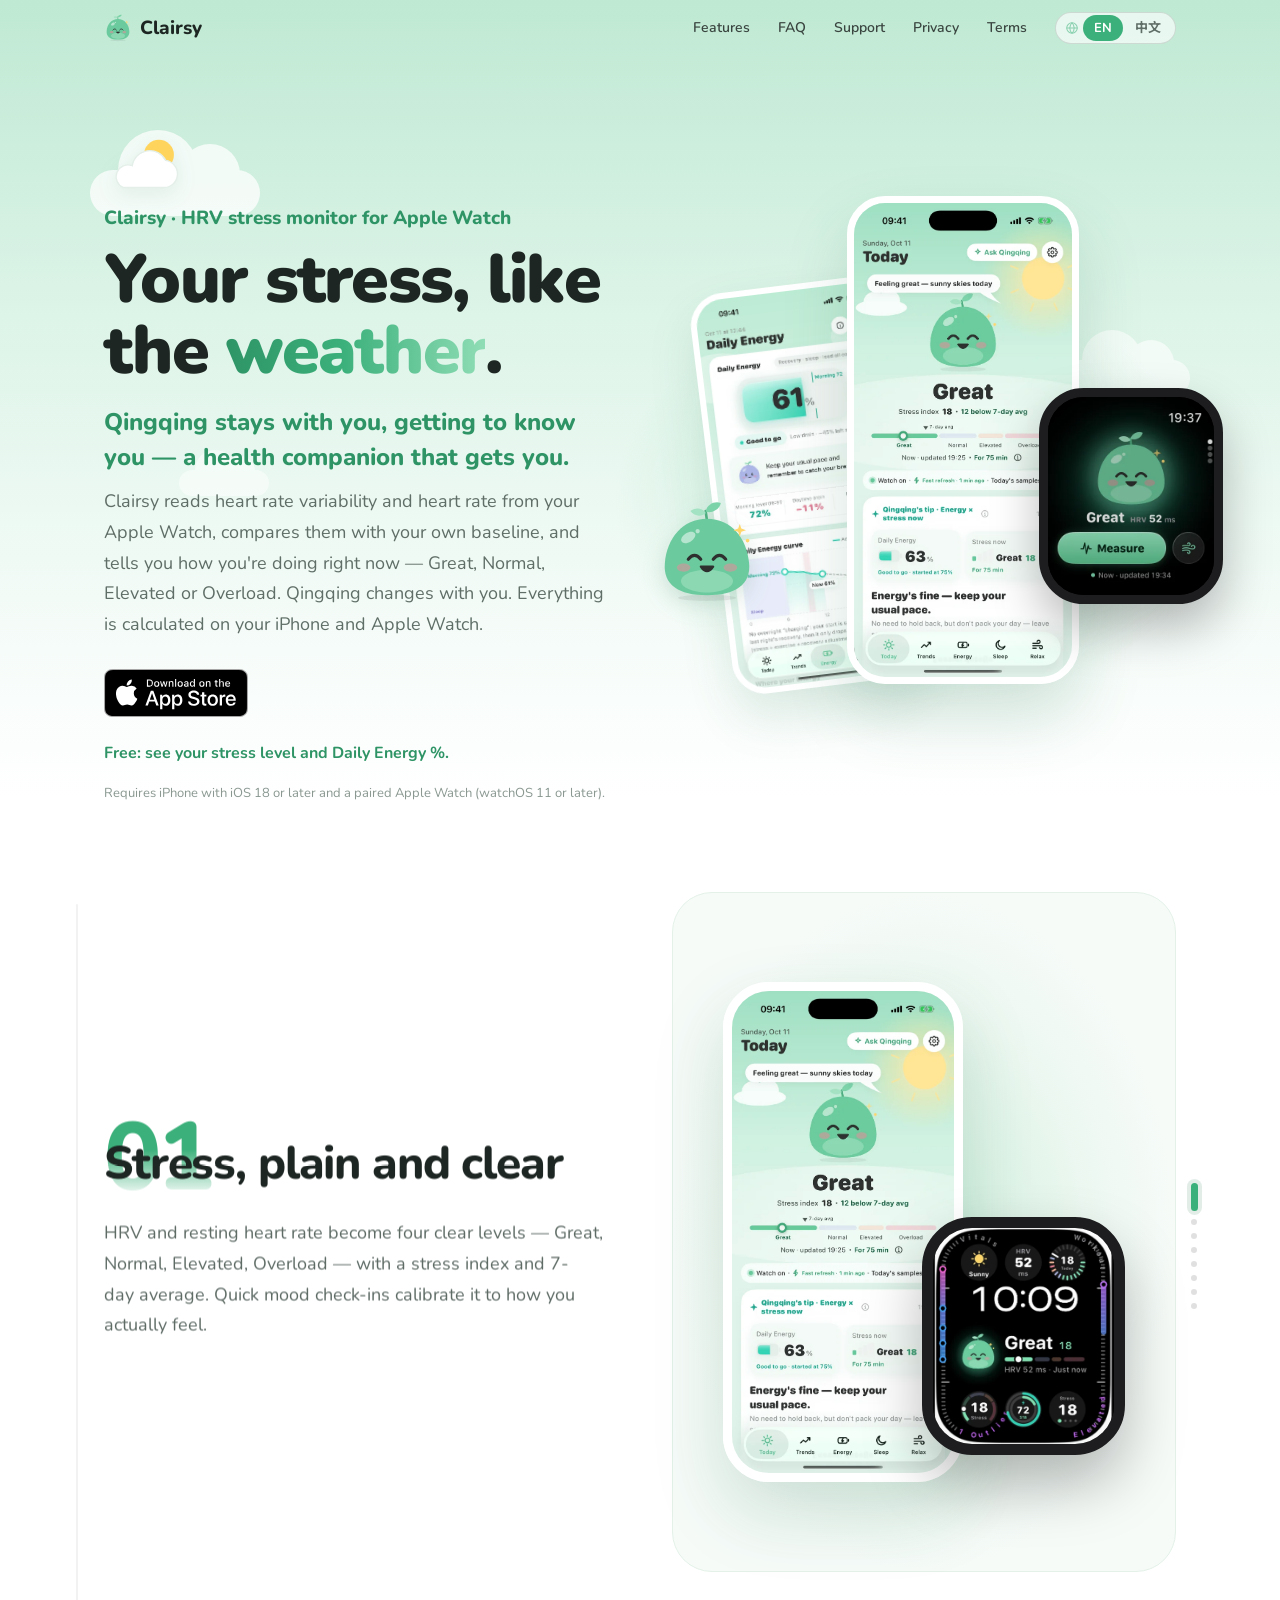
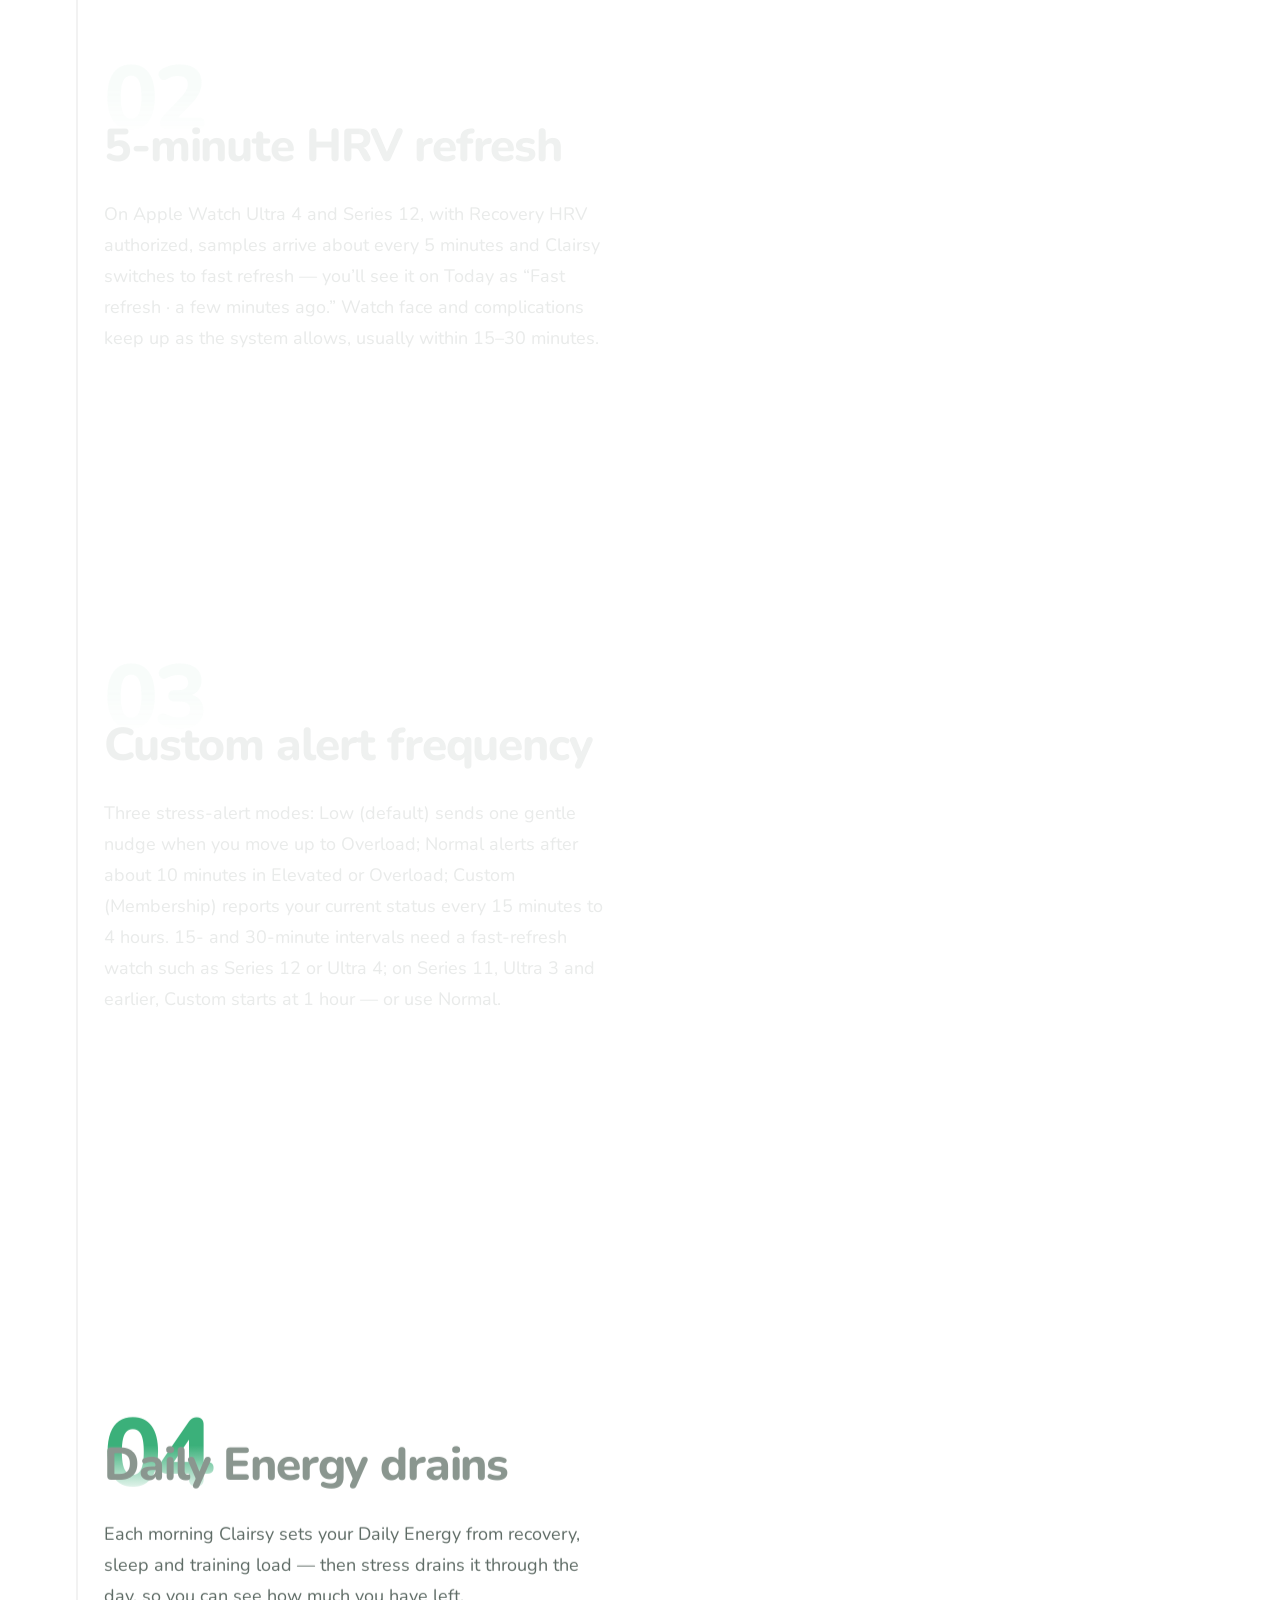
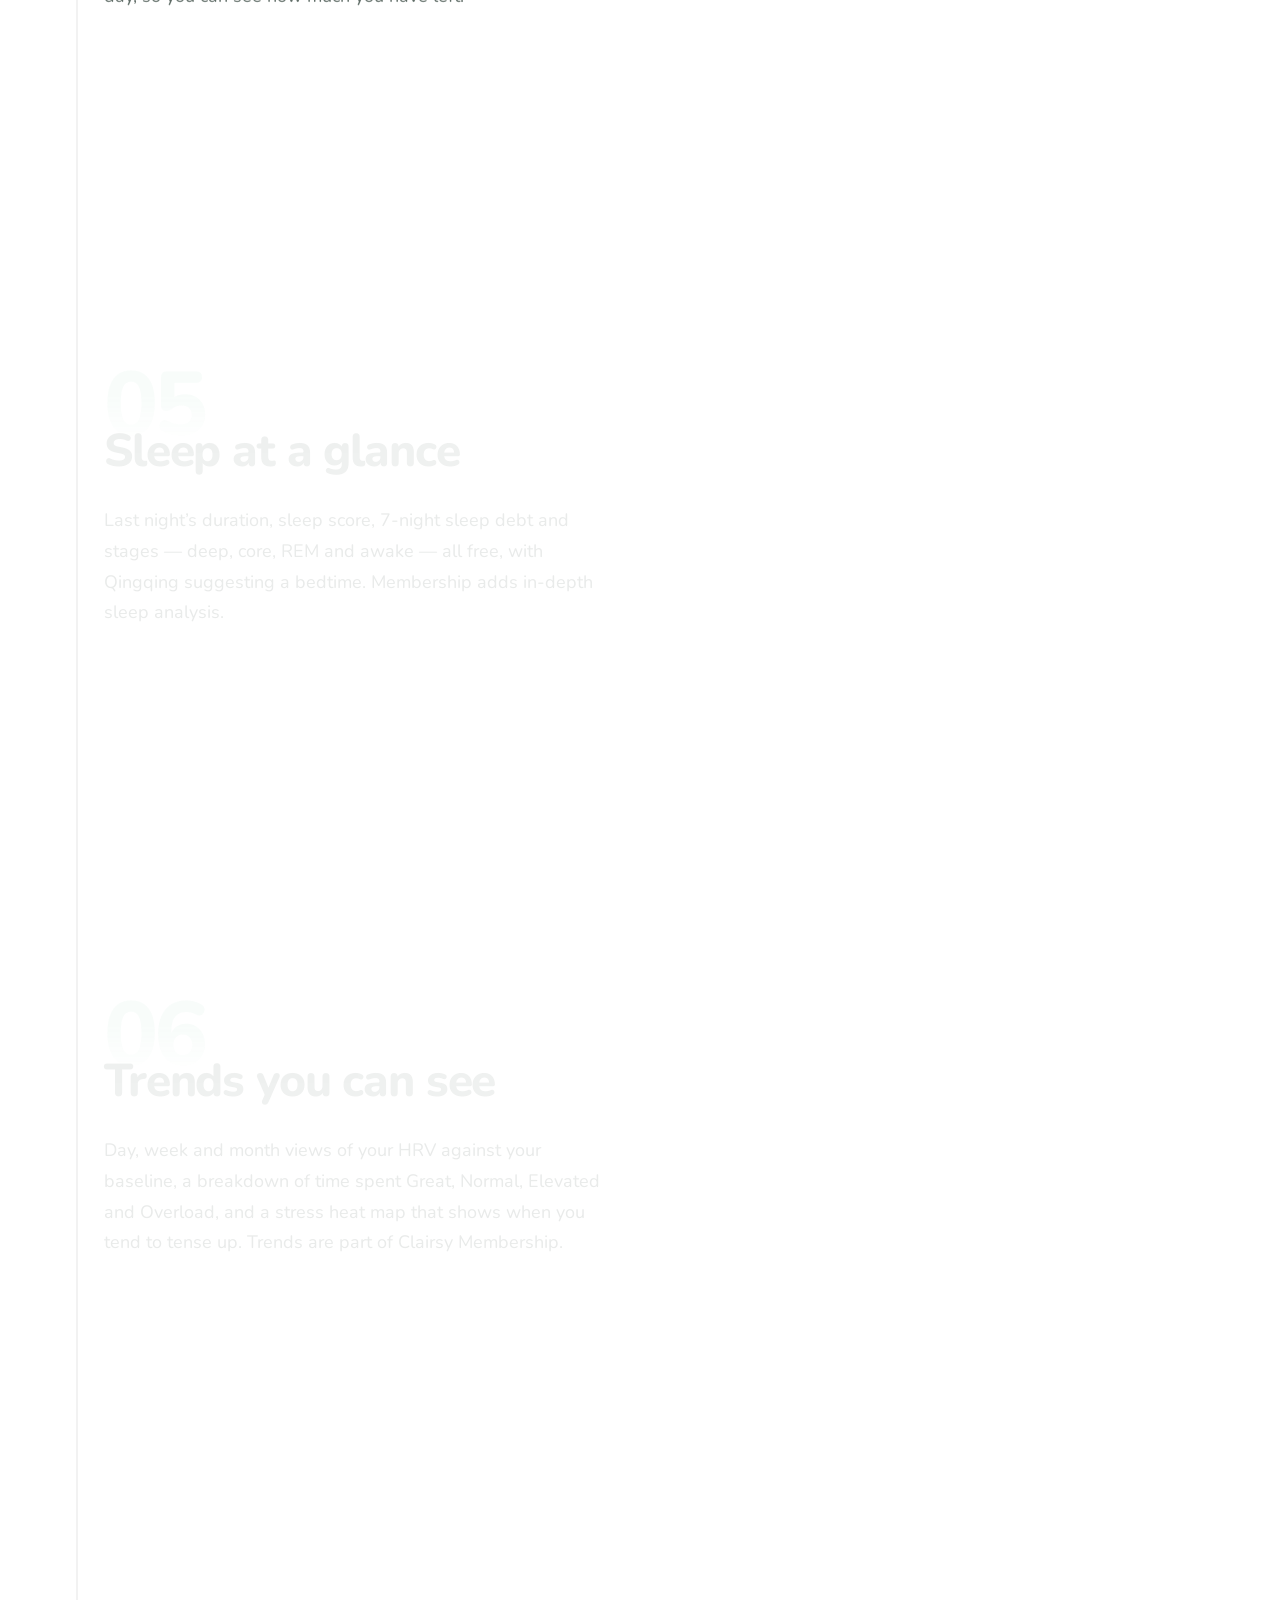
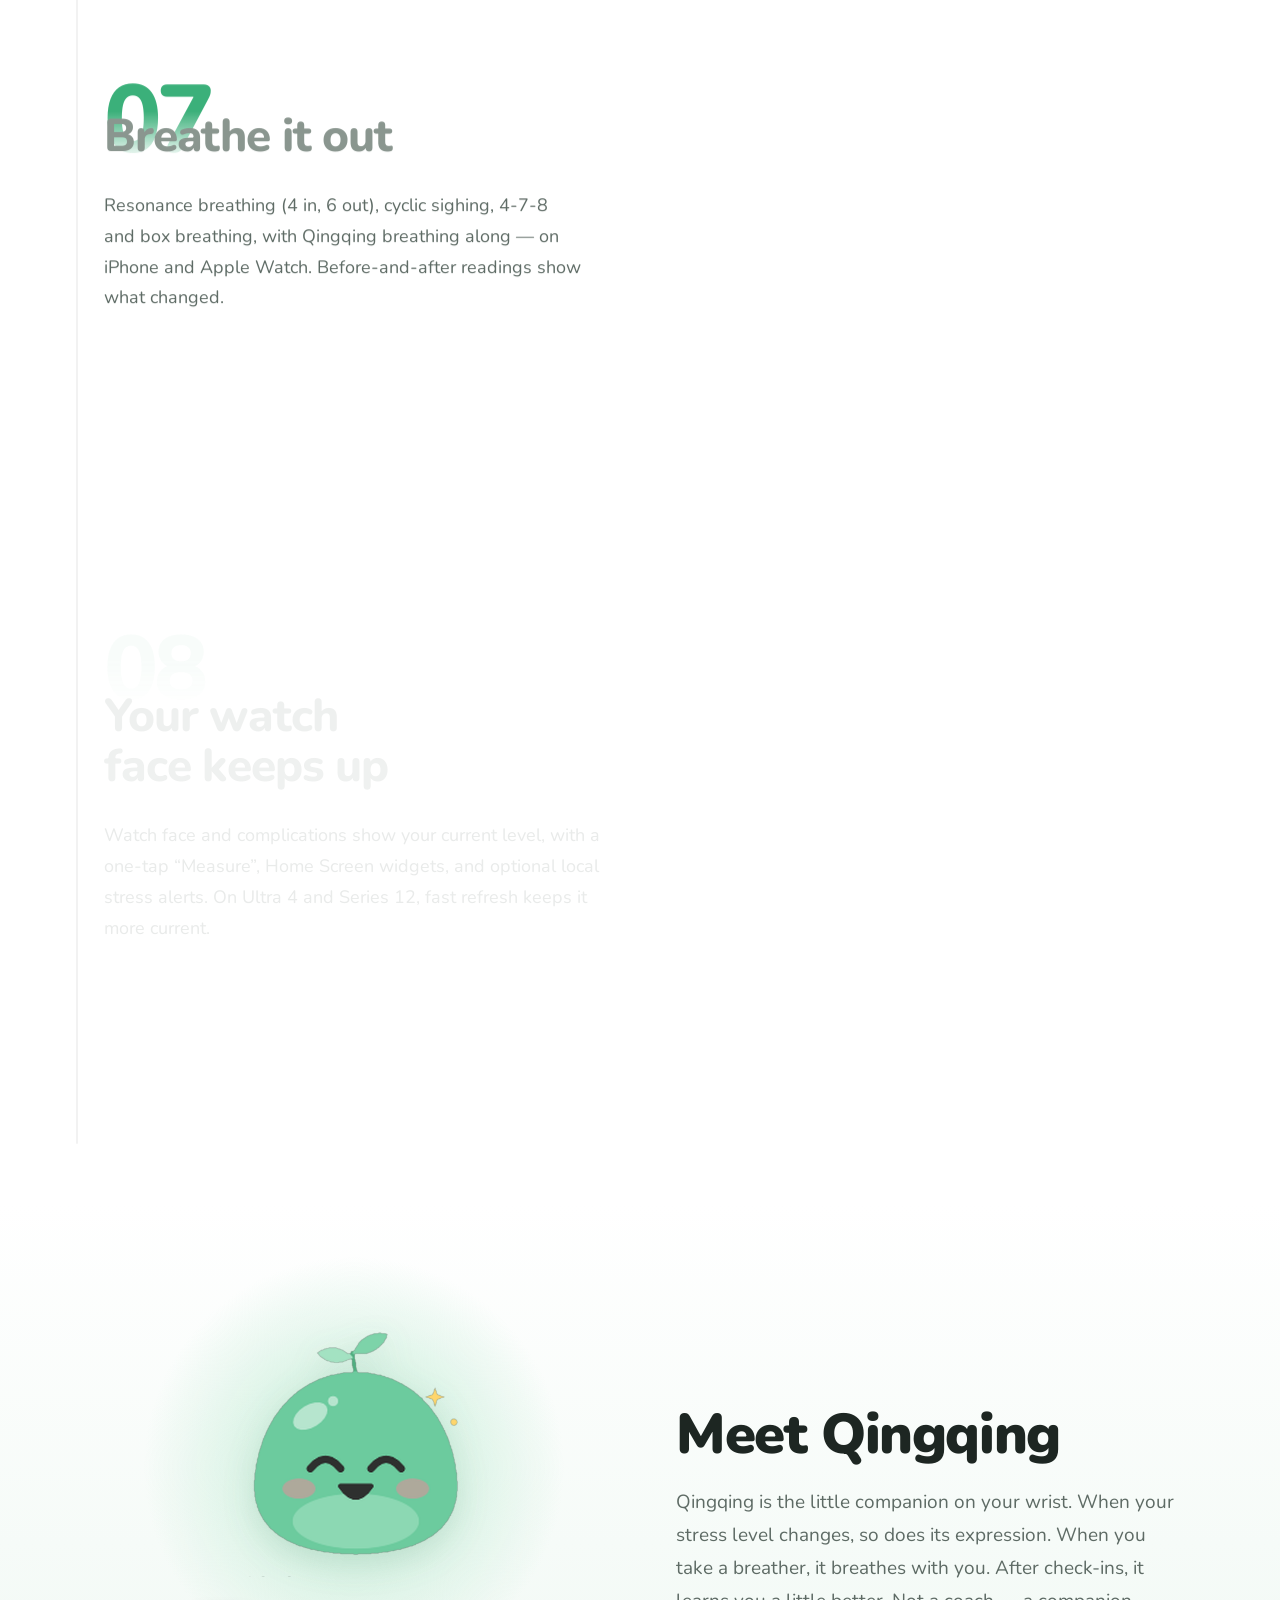
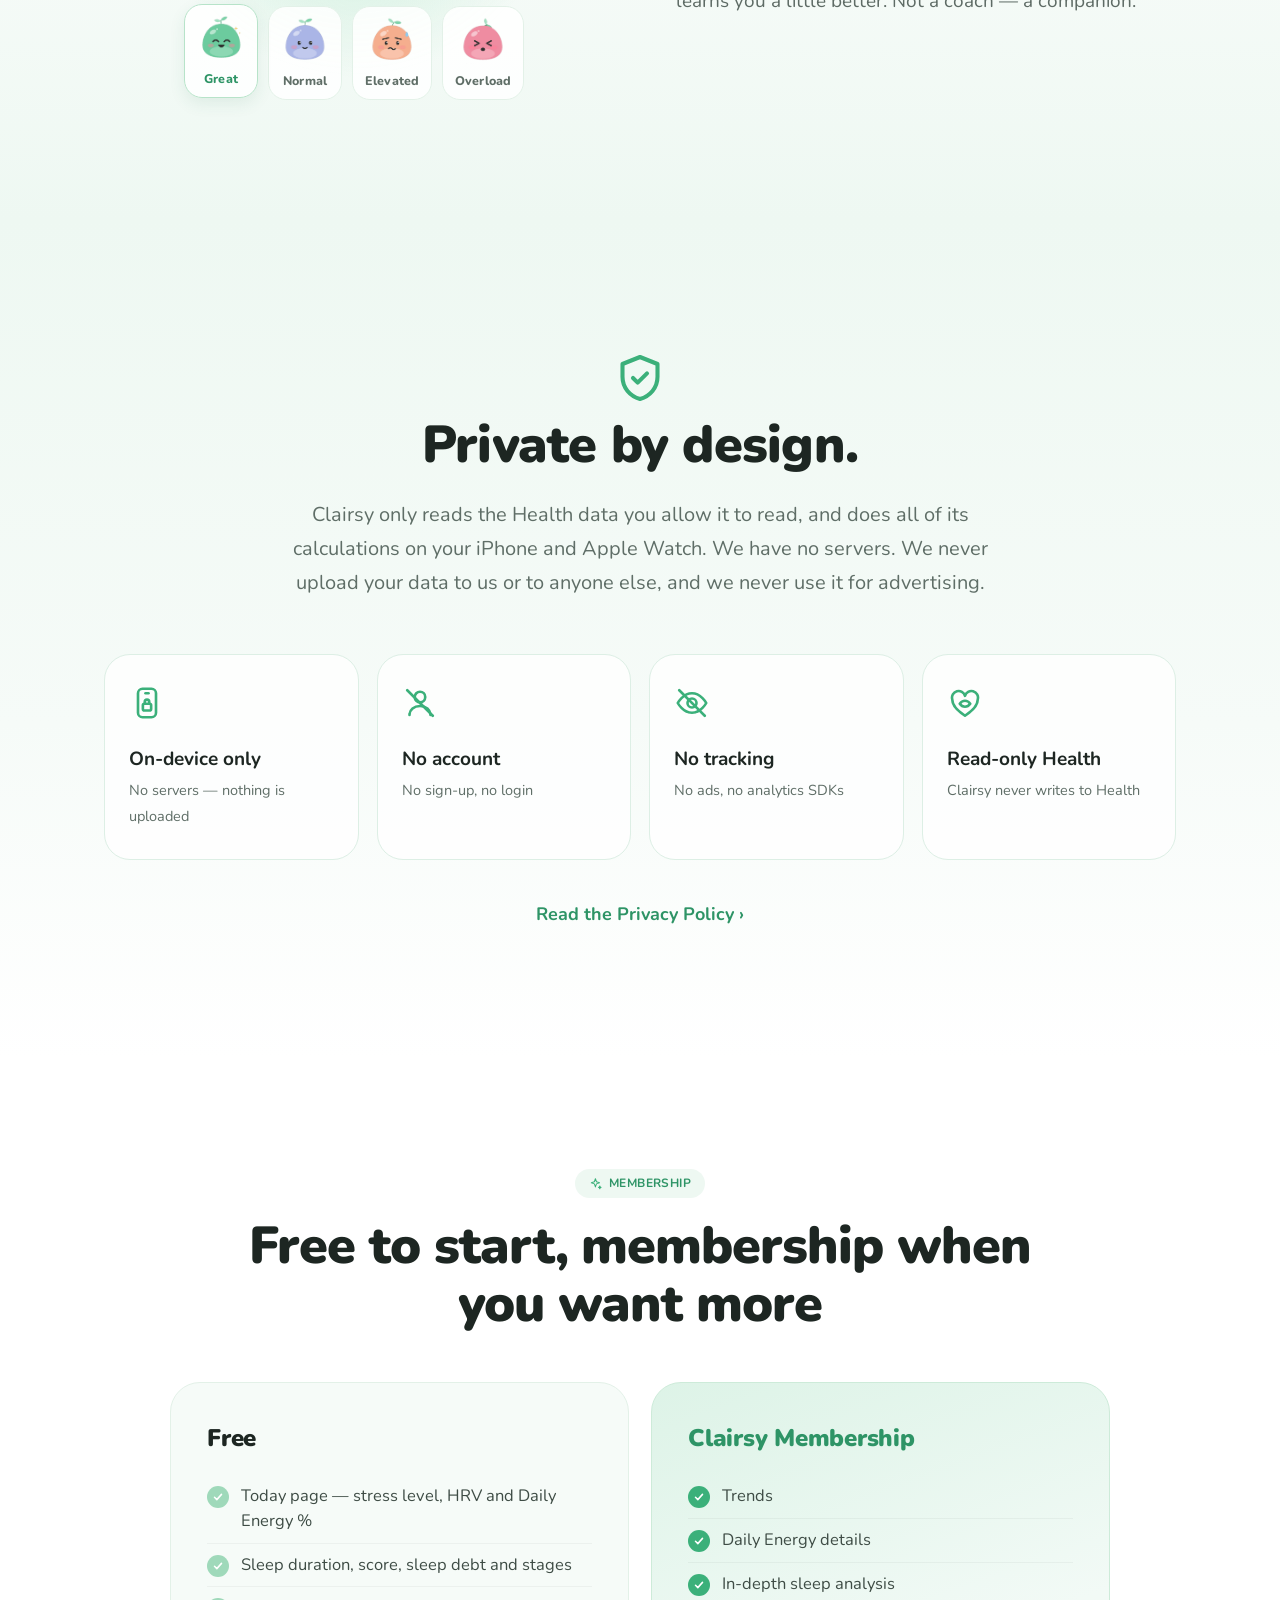
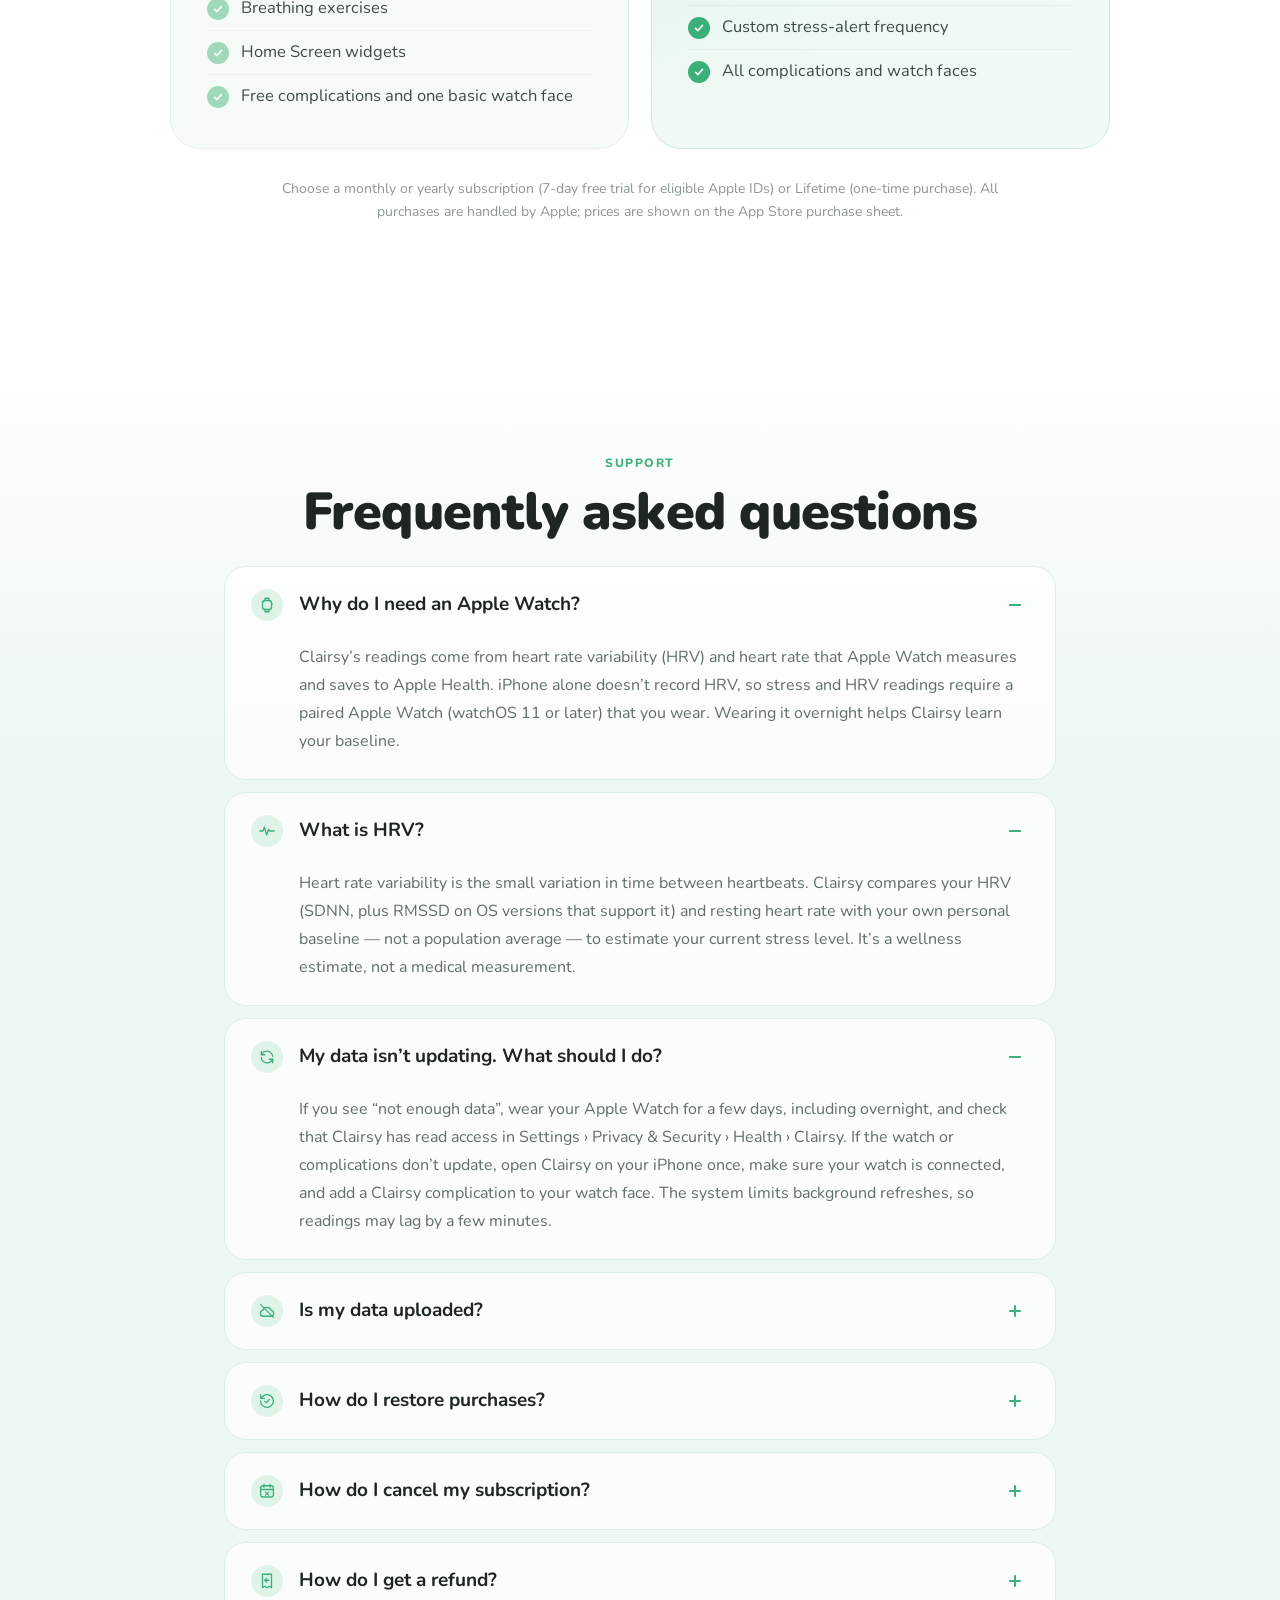
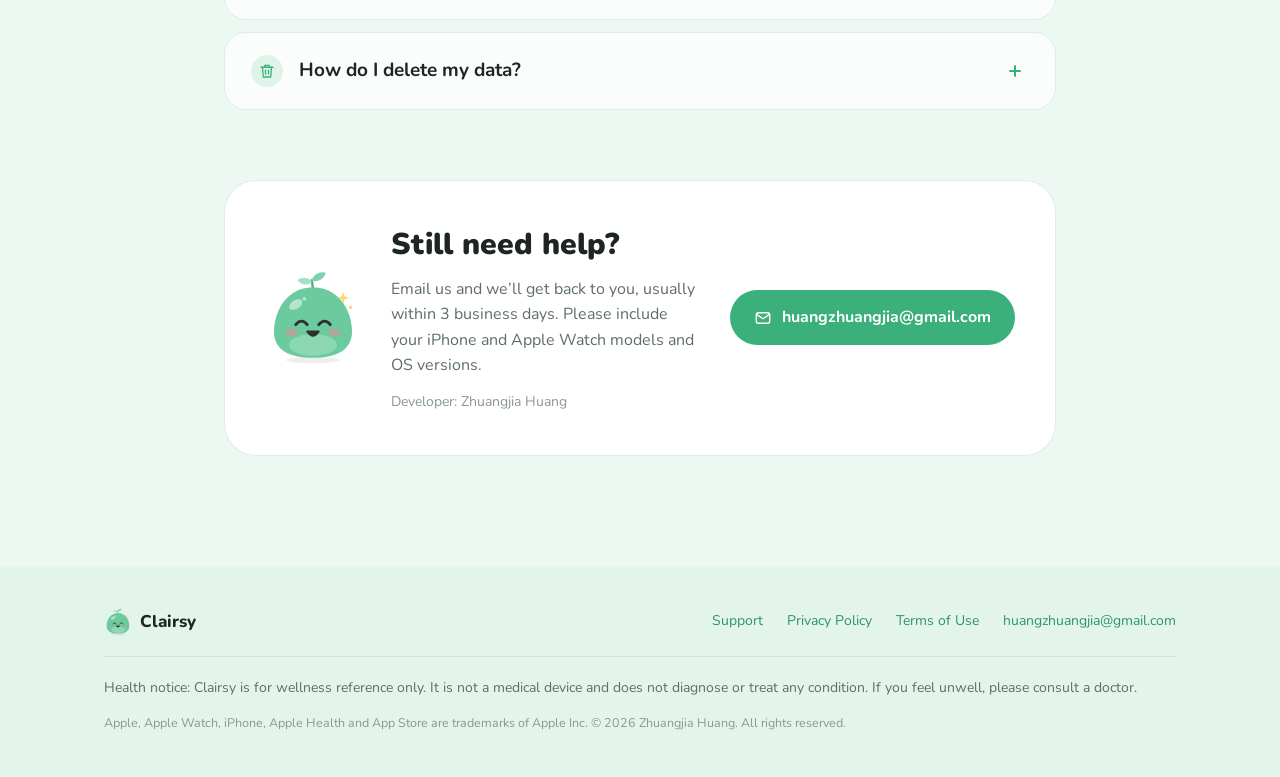
==== commit 27b03b39: "Features dual-device: step 01 → Ultra Status Gauge face preset, step 03 → real Clairsy custom stress" ====
--- a/en/index.html
+++ b/en/index.html
@@ -18,7 +18,7 @@
 <div class="dev p2" data-px="0"><img src="../assets/today-en.webp?v=0098471fe0" alt="Clairsy Today" width="603" height="1311"></div>
 <div class="dev wt" data-px="0.08"><img src="../assets/watch-en.webp?v=d67c154252" alt="Clairsy on Apple Watch" width="416" height="496"></div>
 <img class="mas" src="../assets/qingqing.svg?v=ae6b4a3a9c" alt="" width="135" height="135"></div></div></div></section>
-<section id="features" class="feat"><div class="wrap sgrid"><div class="steps"><div class="rail" aria-hidden="true"><i></i></div><div class="step reveal" data-step="0"><div class="stept"><span class="n" aria-hidden="true">01</span><h3>Stress, plain and clear</h3></div><p>HRV and resting heart rate become four clear levels — Great, Normal, Elevated, Overload — with a stress index and 7-day average. Quick mood check-ins calibrate it to how you actually feel.</p><div class="inl"><div class="duo"><div class="ph"><img src="../assets/today-en.webp?v=0098471fe0" alt="Clairsy Today" width="603" height="1311" loading="lazy"></div><div class="wa"><img src="../assets/watch-today-en.webp?v=5f43f5a680" alt="Clairsy Today on Apple Watch" width="416" height="496" loading="lazy"></div></div></div></div><div class="step reveal" data-step="1"><div class="stept"><span class="n" aria-hidden="true">02</span><h3>5-minute HRV refresh</h3></div><p>On Apple Watch Ultra 4 and Series 12, with Recovery HRV authorized, samples arrive about every 5 minutes and Clairsy switches to fast refresh — you’ll see it on Today as “Fast refresh · a few minutes ago.” Watch face and complications keep up as the system allows, usually within 15–30 minutes.</p><div class="inl"><div class="duo"><div class="ph"><img src="../assets/hrv-en.webp?v=711db39cfe" alt="Today · Fast refresh" width="603" height="1311" loading="lazy"></div><div class="wa"><img src="../assets/watch-status-en.webp?v=80fe1e797e" alt="Clairsy on Apple Watch" width="416" height="496" loading="lazy"></div></div></div></div><div class="step reveal" data-step="2"><div class="stept"><span class="n" aria-hidden="true">03</span><h3>Custom alert frequency</h3></div><p>Three stress-alert modes: Low (default) sends one gentle nudge when you move up to Overload; Normal alerts after about 10 minutes in Elevated or Overload; Custom (Membership) reports your current status every 15 minutes to 4 hours. 15- and 30-minute intervals need a fast-refresh watch such as Series 12 or Ultra 4; on Series 11, Ultra 3 and earlier, Custom starts at 1 hour — or use Normal.</p><div class="inl"><div class="ph"><img src="../assets/alerts-en.webp?v=3b4e01b3a4" alt="Stress alerts" width="603" height="1311" loading="lazy"></div></div></div><div class="step reveal" data-step="3"><div class="stept"><span class="n" aria-hidden="true">04</span><h3>Daily Energy drains</h3></div><p>Each morning Clairsy sets your Daily Energy from recovery, sleep and training load — then stress drains it through the day, so you can see how much you have left.</p><div class="inl"><div class="duo"><div class="ph"><img src="../assets/vigor-en.webp?v=c105740d5c" alt="Daily Energy" width="603" height="1311" loading="lazy"></div><div class="wa"><img src="../assets/watch-vigor-en.webp?v=c22f17e995" alt="Daily Energy on Apple Watch" width="416" height="496" loading="lazy"></div></div></div></div><div class="step reveal" data-step="4"><div class="stept"><span class="n" aria-hidden="true">05</span><h3>Sleep at a glance</h3></div><p>Last night’s duration, sleep score, 7-night sleep debt and stages — deep, core, REM and awake — all free, with Qingqing suggesting a bedtime. Membership adds in-depth sleep analysis.</p><div class="inl"><div class="ph"><img src="../assets/sleep-en.webp?v=5c2634cd5b" alt="Sleep" width="603" height="1311" loading="lazy"></div></div></div><div class="step reveal" data-step="5"><div class="stept"><span class="n" aria-hidden="true">06</span><h3>Trends you can see</h3></div><p>Day, week and month views of your HRV against your baseline, a breakdown of time spent Great, Normal, Elevated and Overload, and a stress heat map that shows when you tend to tense up. Trends are part of Clairsy Membership.</p><div class="inl"><div class="ph"><img src="../assets/trends-en.webp?v=e3e7e69584" alt="Trends" width="603" height="1311" loading="lazy"></div></div></div><div class="step reveal" data-step="6"><div class="stept"><span class="n" aria-hidden="true">07</span><h3>Breathe it out</h3></div><p>Resonance breathing (4 in, 6 out), cyclic sighing, 4-7-8 and box breathing, with Qingqing breathing along — on iPhone and Apple Watch. Before-and-after readings show what changed.</p><div class="inl"><div class="duo"><div class="ph"><img src="../assets/breath-en.webp?v=dd0da5266d" alt="Breathing exercise" width="603" height="1311" loading="lazy"></div><div class="wa"><img src="../assets/watch-breath-en.webp?v=02ed8562ae" alt="Breathe on Apple Watch" width="416" height="496" loading="lazy"></div></div></div></div><div class="step reveal" data-step="7"><div class="stept"><span class="n" aria-hidden="true">08</span><h3>Your watch face keeps up</h3></div><p>Watch face and complications show your current level, with a one-tap “Measure”, Home Screen widgets, and optional local stress alerts. On Ultra 4 and Series 12, fast refresh keeps it more current.</p><div class="inl"><div class="wa"><img src="../assets/watch-en.webp?v=d67c154252" alt="Clairsy on Apple Watch" width="416" height="496" loading="lazy"></div></div></div></div><div class="sticky"><div class="devbox"><div class="frame on" data-frame="0"><div class="duo"><div class="ph"><img src="../assets/today-en.webp?v=0098471fe0" alt="Clairsy Today" width="603" height="1311" loading="lazy"></div><div class="wa"><img src="../assets/watch-today-en.webp?v=5f43f5a680" alt="Clairsy Today on Apple Watch" width="416" height="496" loading="lazy"></div></div></div><div class="frame" data-frame="1"><div class="duo"><div class="ph"><img src="../assets/hrv-en.webp?v=711db39cfe" alt="Today · Fast refresh" width="603" height="1311" loading="lazy"></div><div class="wa"><img src="../assets/watch-status-en.webp?v=80fe1e797e" alt="Clairsy on Apple Watch" width="416" height="496" loading="lazy"></div></div></div><div class="frame" data-frame="2"><div class="ph"><img src="../assets/alerts-en.webp?v=3b4e01b3a4" alt="Stress alerts" width="603" height="1311" loading="lazy"></div></div><div class="frame" data-frame="3"><div class="duo"><div class="ph"><img src="../assets/vigor-en.webp?v=c105740d5c" alt="Daily Energy" width="603" height="1311" loading="lazy"></div><div class="wa"><img src="../assets/watch-vigor-en.webp?v=c22f17e995" alt="Daily Energy on Apple Watch" width="416" height="496" loading="lazy"></div></div></div><div class="frame" data-frame="4"><div class="ph"><img src="../assets/sleep-en.webp?v=5c2634cd5b" alt="Sleep" width="603" height="1311" loading="lazy"></div></div><div class="frame" data-frame="5"><div class="ph"><img src="../assets/trends-en.webp?v=e3e7e69584" alt="Trends" width="603" height="1311" loading="lazy"></div></div><div class="frame" data-frame="6"><div class="duo"><div class="ph"><img src="../assets/breath-en.webp?v=dd0da5266d" alt="Breathing exercise" width="603" height="1311" loading="lazy"></div><div class="wa"><img src="../assets/watch-breath-en.webp?v=02ed8562ae" alt="Breathe on Apple Watch" width="416" height="496" loading="lazy"></div></div></div><div class="frame" data-frame="7"><div class="wa"><img src="../assets/watch-en.webp?v=d67c154252" alt="Clairsy on Apple Watch" width="416" height="496" loading="lazy"></div></div></div><div class="dots" aria-hidden="true"><i class="on"></i><i class=""></i><i class=""></i><i class=""></i><i class=""></i><i class=""></i><i class=""></i><i class=""></i></div></div></div></section>
+<section id="features" class="feat"><div class="wrap sgrid"><div class="steps"><div class="rail" aria-hidden="true"><i></i></div><div class="step reveal" data-step="0"><div class="stept"><span class="n" aria-hidden="true">01</span><h3>Stress, plain and clear</h3></div><p>HRV and resting heart rate become four clear levels — Great, Normal, Elevated, Overload — with a stress index and 7-day average. Quick mood check-ins calibrate it to how you actually feel.</p><div class="inl"><div class="duo"><div class="ph"><img src="../assets/today-en.webp?v=0098471fe0" alt="Clairsy Today" width="603" height="1311" loading="lazy"></div><div class="wa"><img src="../assets/watch-ultra-en.webp?v=a6339b7f53" alt="Clairsy Status Gauge face on Apple Watch Ultra" width="416" height="496" loading="lazy"></div></div></div></div><div class="step reveal" data-step="1"><div class="stept"><span class="n" aria-hidden="true">02</span><h3>5-minute HRV refresh</h3></div><p>On Apple Watch Ultra 4 and Series 12, with Recovery HRV authorized, samples arrive about every 5 minutes and Clairsy switches to fast refresh — you’ll see it on Today as “Fast refresh · a few minutes ago.” Watch face and complications keep up as the system allows, usually within 15–30 minutes.</p><div class="inl"><div class="duo"><div class="ph"><img src="../assets/hrv-en.webp?v=711db39cfe" alt="Today · Fast refresh" width="603" height="1311" loading="lazy"></div><div class="wa"><img src="../assets/watch-status-en.webp?v=80fe1e797e" alt="Clairsy on Apple Watch" width="416" height="496" loading="lazy"></div></div></div></div><div class="step reveal" data-step="2"><div class="stept"><span class="n" aria-hidden="true">03</span><h3>Custom alert frequency</h3></div><p>Three stress-alert modes: Low (default) sends one gentle nudge when you move up to Overload; Normal alerts after about 10 minutes in Elevated or Overload; Custom (Membership) reports your current status every 15 minutes to 4 hours. 15- and 30-minute intervals need a fast-refresh watch such as Series 12 or Ultra 4; on Series 11, Ultra 3 and earlier, Custom starts at 1 hour — or use Normal.</p><div class="inl"><div class="duo"><div class="ph"><img src="../assets/alerts-en.webp?v=3b4e01b3a4" alt="Stress alerts" width="603" height="1311" loading="lazy"></div><div class="wa"><img src="../assets/watch-alert-en.webp?v=2d64670a13" alt="Clairsy stress alert on Apple Watch" width="416" height="496" loading="lazy"></div></div></div></div><div class="step reveal" data-step="3"><div class="stept"><span class="n" aria-hidden="true">04</span><h3>Daily Energy drains</h3></div><p>Each morning Clairsy sets your Daily Energy from recovery, sleep and training load — then stress drains it through the day, so you can see how much you have left.</p><div class="inl"><div class="duo"><div class="ph"><img src="../assets/vigor-en.webp?v=c105740d5c" alt="Daily Energy" width="603" height="1311" loading="lazy"></div><div class="wa"><img src="../assets/watch-vigor-en.webp?v=c22f17e995" alt="Daily Energy on Apple Watch" width="416" height="496" loading="lazy"></div></div></div></div><div class="step reveal" data-step="4"><div class="stept"><span class="n" aria-hidden="true">05</span><h3>Sleep at a glance</h3></div><p>Last night’s duration, sleep score, 7-night sleep debt and stages — deep, core, REM and awake — all free, with Qingqing suggesting a bedtime. Membership adds in-depth sleep analysis.</p><div class="inl"><div class="ph"><img src="../assets/sleep-en.webp?v=5c2634cd5b" alt="Sleep" width="603" height="1311" loading="lazy"></div></div></div><div class="step reveal" data-step="5"><div class="stept"><span class="n" aria-hidden="true">06</span><h3>Trends you can see</h3></div><p>Day, week and month views of your HRV against your baseline, a breakdown of time spent Great, Normal, Elevated and Overload, and a stress heat map that shows when you tend to tense up. Trends are part of Clairsy Membership.</p><div class="inl"><div class="duo"><div class="ph"><img src="../assets/trends-en.webp?v=e3e7e69584" alt="Trends" width="603" height="1311" loading="lazy"></div><div class="wa"><img src="../assets/watch-today-en.webp?v=5f43f5a680" alt="Today’s stress timeline on Apple Watch" width="416" height="496" loading="lazy"></div></div></div></div><div class="step reveal" data-step="6"><div class="stept"><span class="n" aria-hidden="true">07</span><h3>Breathe it out</h3></div><p>Resonance breathing (4 in, 6 out), cyclic sighing, 4-7-8 and box breathing, with Qingqing breathing along — on iPhone and Apple Watch. Before-and-after readings show what changed.</p><div class="inl"><div class="duo"><div class="ph"><img src="../assets/breath-en.webp?v=dd0da5266d" alt="Breathing exercise" width="603" height="1311" loading="lazy"></div><div class="wa"><img src="../assets/watch-breath-en.webp?v=02ed8562ae" alt="Breathe on Apple Watch" width="416" height="496" loading="lazy"></div></div></div></div><div class="step reveal" data-step="7"><div class="stept"><span class="n" aria-hidden="true">08</span><h3>Your watch face keeps up</h3></div><p>Watch face and complications show your current level, with a one-tap “Measure”, Home Screen widgets, and optional local stress alerts. On Ultra 4 and Series 12, fast refresh keeps it more current.</p><div class="inl"><div class="wa"><img src="../assets/watch-en.webp?v=d67c154252" alt="Clairsy on Apple Watch" width="416" height="496" loading="lazy"></div></div></div></div><div class="sticky"><div class="devbox"><div class="frame on" data-frame="0"><div class="duo"><div class="ph"><img src="../assets/today-en.webp?v=0098471fe0" alt="Clairsy Today" width="603" height="1311" loading="lazy"></div><div class="wa"><img src="../assets/watch-ultra-en.webp?v=a6339b7f53" alt="Clairsy Status Gauge face on Apple Watch Ultra" width="416" height="496" loading="lazy"></div></div></div><div class="frame" data-frame="1"><div class="duo"><div class="ph"><img src="../assets/hrv-en.webp?v=711db39cfe" alt="Today · Fast refresh" width="603" height="1311" loading="lazy"></div><div class="wa"><img src="../assets/watch-status-en.webp?v=80fe1e797e" alt="Clairsy on Apple Watch" width="416" height="496" loading="lazy"></div></div></div><div class="frame" data-frame="2"><div class="duo"><div class="ph"><img src="../assets/alerts-en.webp?v=3b4e01b3a4" alt="Stress alerts" width="603" height="1311" loading="lazy"></div><div class="wa"><img src="../assets/watch-alert-en.webp?v=2d64670a13" alt="Clairsy stress alert on Apple Watch" width="416" height="496" loading="lazy"></div></div></div><div class="frame" data-frame="3"><div class="duo"><div class="ph"><img src="../assets/vigor-en.webp?v=c105740d5c" alt="Daily Energy" width="603" height="1311" loading="lazy"></div><div class="wa"><img src="../assets/watch-vigor-en.webp?v=c22f17e995" alt="Daily Energy on Apple Watch" width="416" height="496" loading="lazy"></div></div></div><div class="frame" data-frame="4"><div class="ph"><img src="../assets/sleep-en.webp?v=5c2634cd5b" alt="Sleep" width="603" height="1311" loading="lazy"></div></div><div class="frame" data-frame="5"><div class="duo"><div class="ph"><img src="../assets/trends-en.webp?v=e3e7e69584" alt="Trends" width="603" height="1311" loading="lazy"></div><div class="wa"><img src="../assets/watch-today-en.webp?v=5f43f5a680" alt="Today’s stress timeline on Apple Watch" width="416" height="496" loading="lazy"></div></div></div><div class="frame" data-frame="6"><div class="duo"><div class="ph"><img src="../assets/breath-en.webp?v=dd0da5266d" alt="Breathing exercise" width="603" height="1311" loading="lazy"></div><div class="wa"><img src="../assets/watch-breath-en.webp?v=02ed8562ae" alt="Breathe on Apple Watch" width="416" height="496" loading="lazy"></div></div></div><div class="frame" data-frame="7"><div class="wa"><img src="../assets/watch-en.webp?v=d67c154252" alt="Clairsy on Apple Watch" width="416" height="496" loading="lazy"></div></div></div><div class="dots" aria-hidden="true"><i class="on"></i><i class=""></i><i class=""></i><i class=""></i><i class=""></i><i class=""></i><i class=""></i><i class=""></i></div></div></div></section>
 <section id="qingqing" class="meet"><div class="wrap"><div class="meetcard reveal">
 <div class="meetvis"><div class="meet-stage" aria-hidden="true"><img class="meet-face on" data-mood="chill" src="../assets/moods/chill.png?v=1ec6799918" alt="" width="220" height="220" loading="lazy"><img class="meet-face" data-mood="steady" src="../assets/moods/steady.png?v=08b04779e4" alt="" width="220" height="220" loading="lazy"><img class="meet-face" data-mood="tense" src="../assets/moods/tense.png?v=b3b451586a" alt="" width="220" height="220" loading="lazy"><img class="meet-face" data-mood="stressed" src="../assets/moods/stressed.png?v=03b7959c35" alt="" width="220" height="220" loading="lazy"></div>
 <div class="moods" role="group" aria-label="Meet Qingqing"><button type="button" class="mood on" data-mood="chill" aria-pressed="true"><img src="../assets/moods/chill.png?v=1ec6799918" alt="" width="56" height="56" loading="lazy"><span>Great</span></button><button type="button" class="mood" data-mood="steady" aria-pressed="false"><img src="../assets/moods/steady.png?v=08b04779e4" alt="" width="56" height="56" loading="lazy"><span>Normal</span></button><button type="button" class="mood" data-mood="tense" aria-pressed="false"><img src="../assets/moods/tense.png?v=b3b451586a" alt="" width="56" height="56" loading="lazy"><span>Elevated</span></button><button type="button" class="mood" data-mood="stressed" aria-pressed="false"><img src="../assets/moods/stressed.png?v=03b7959c35" alt="" width="56" height="56" loading="lazy"><span>Overload</span></button></div></div>
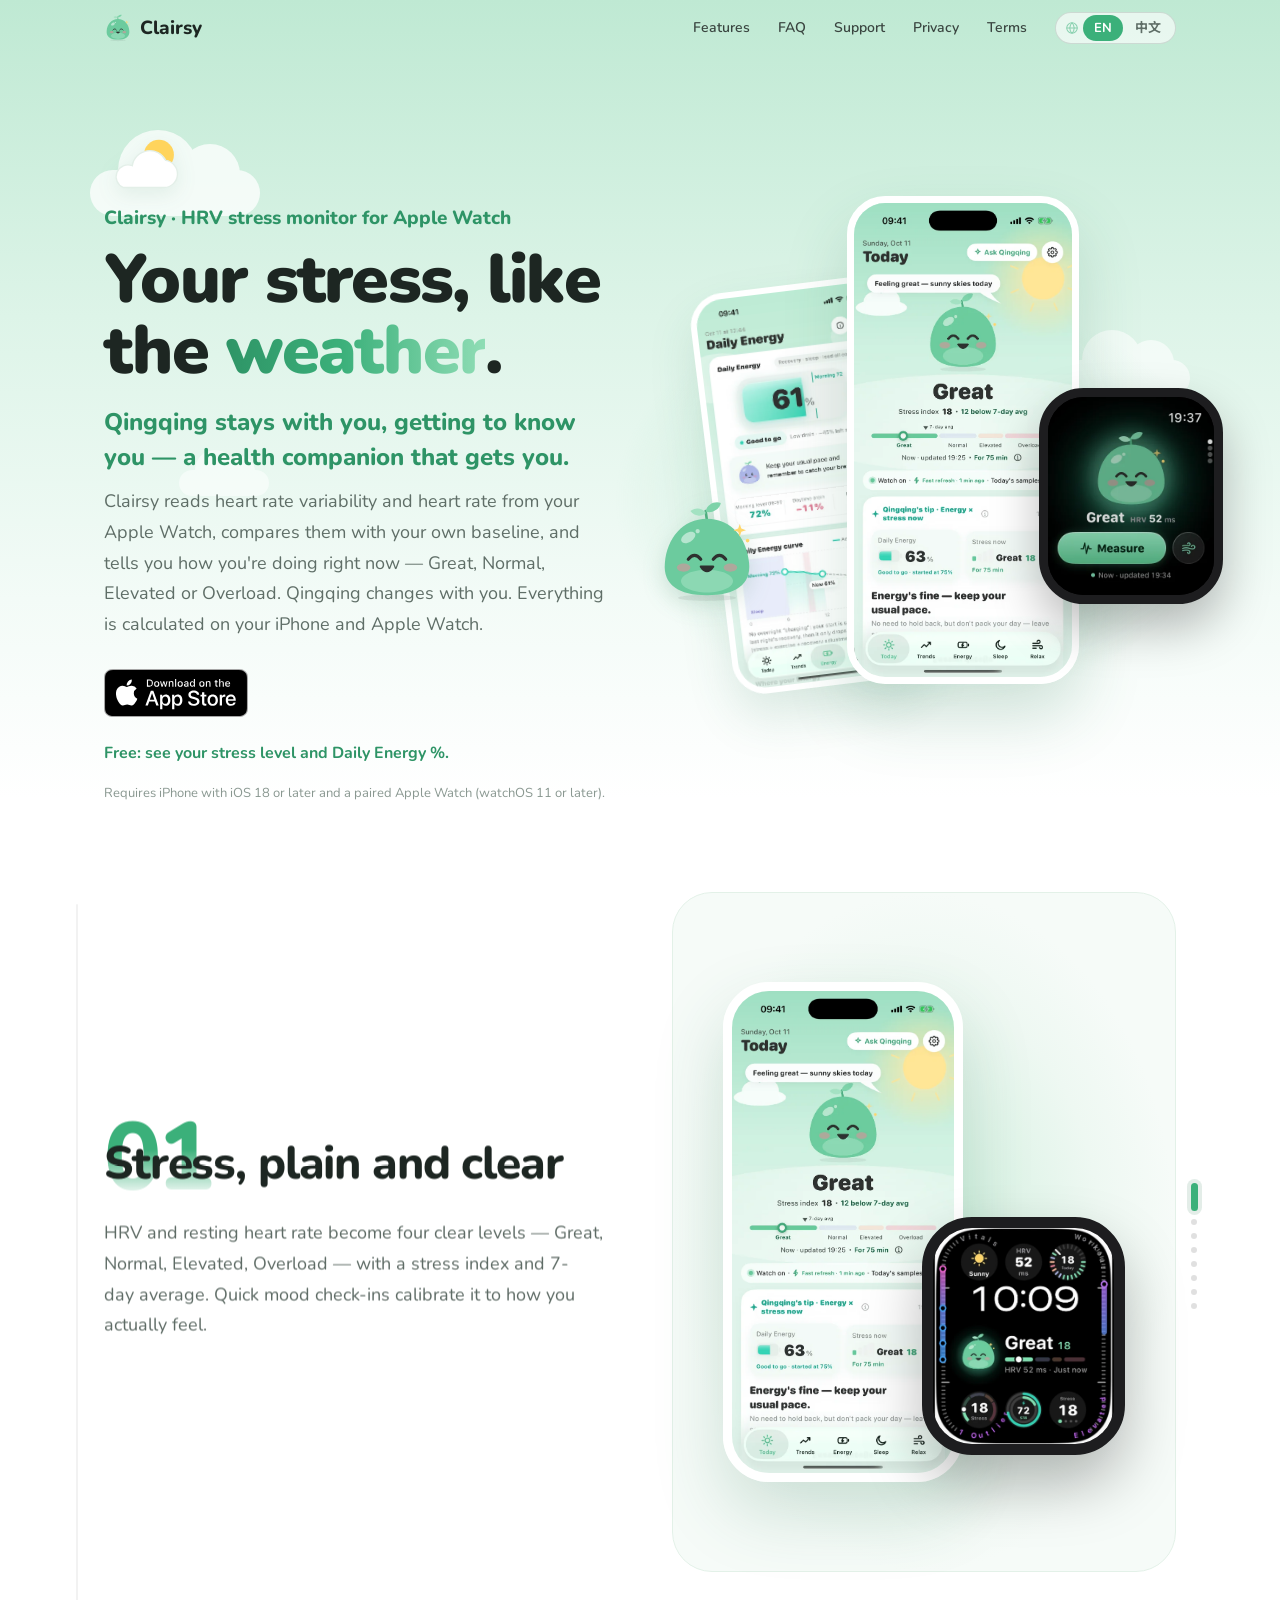
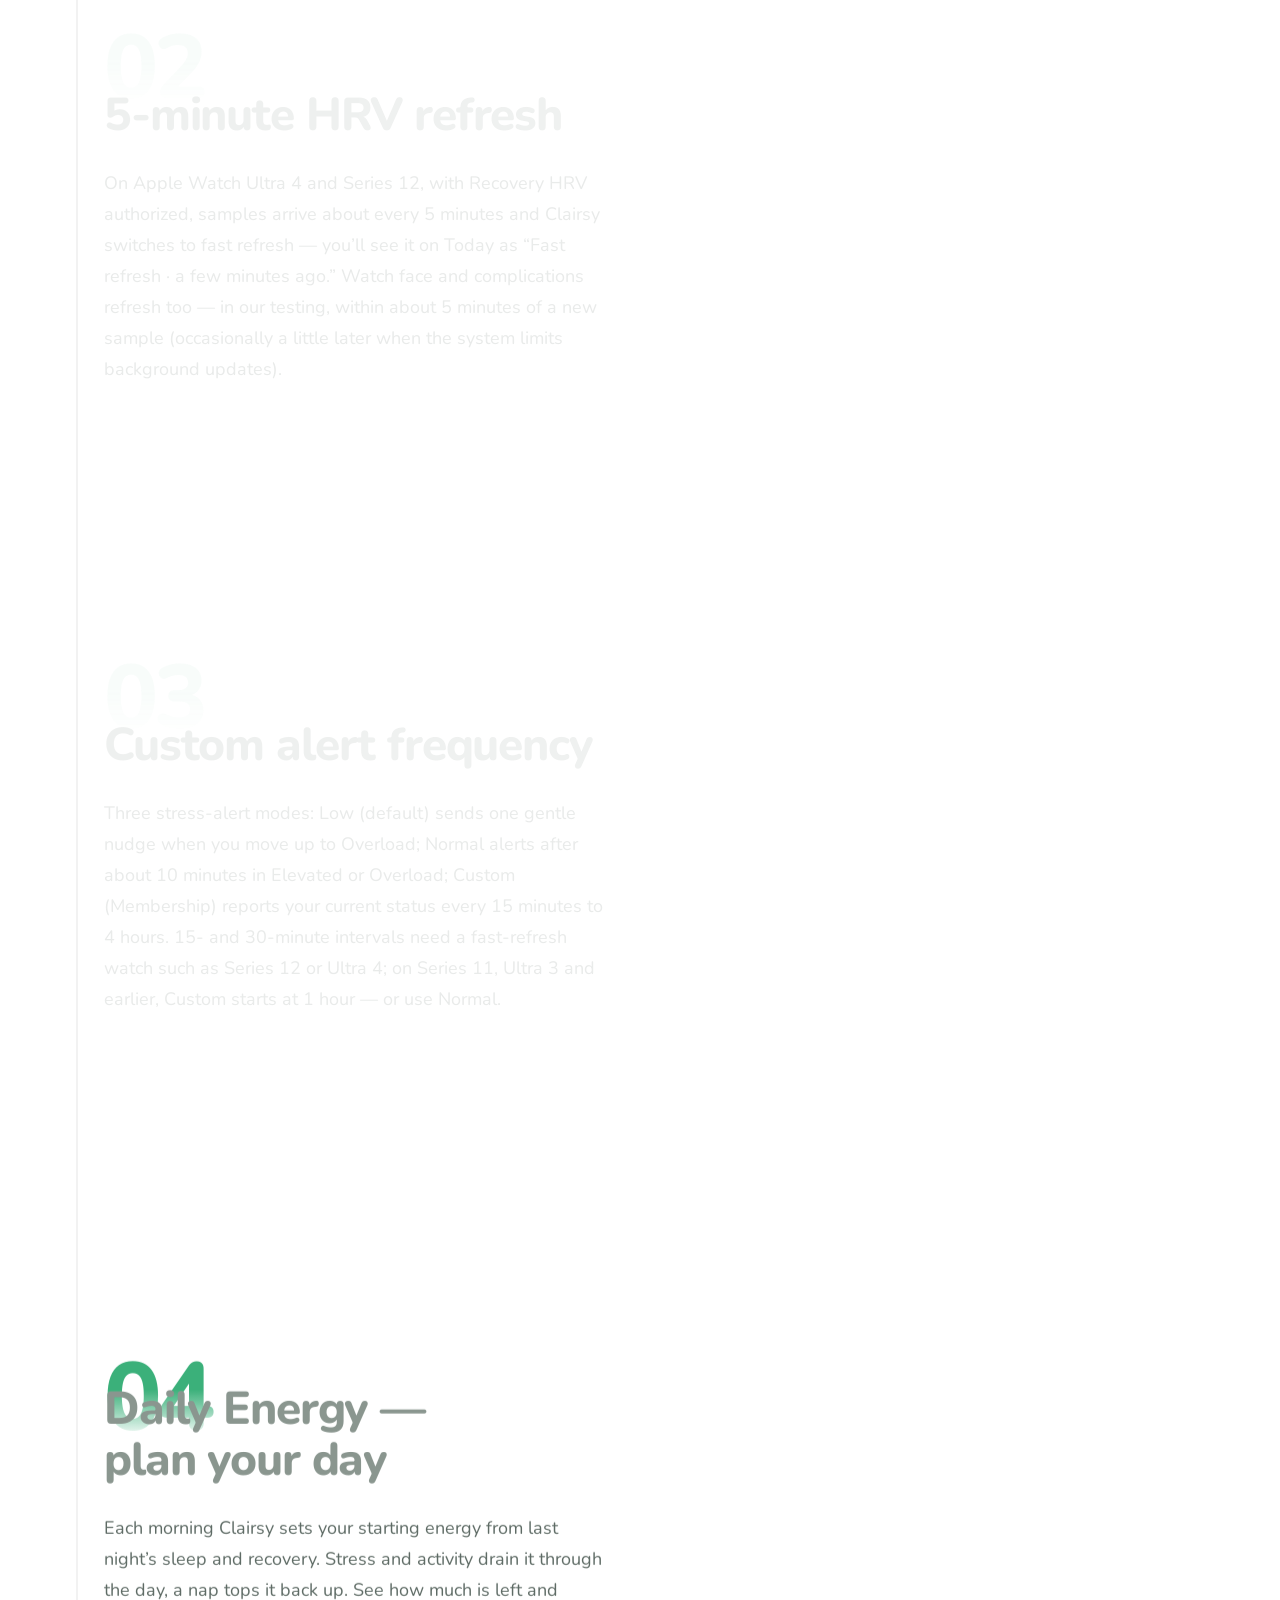
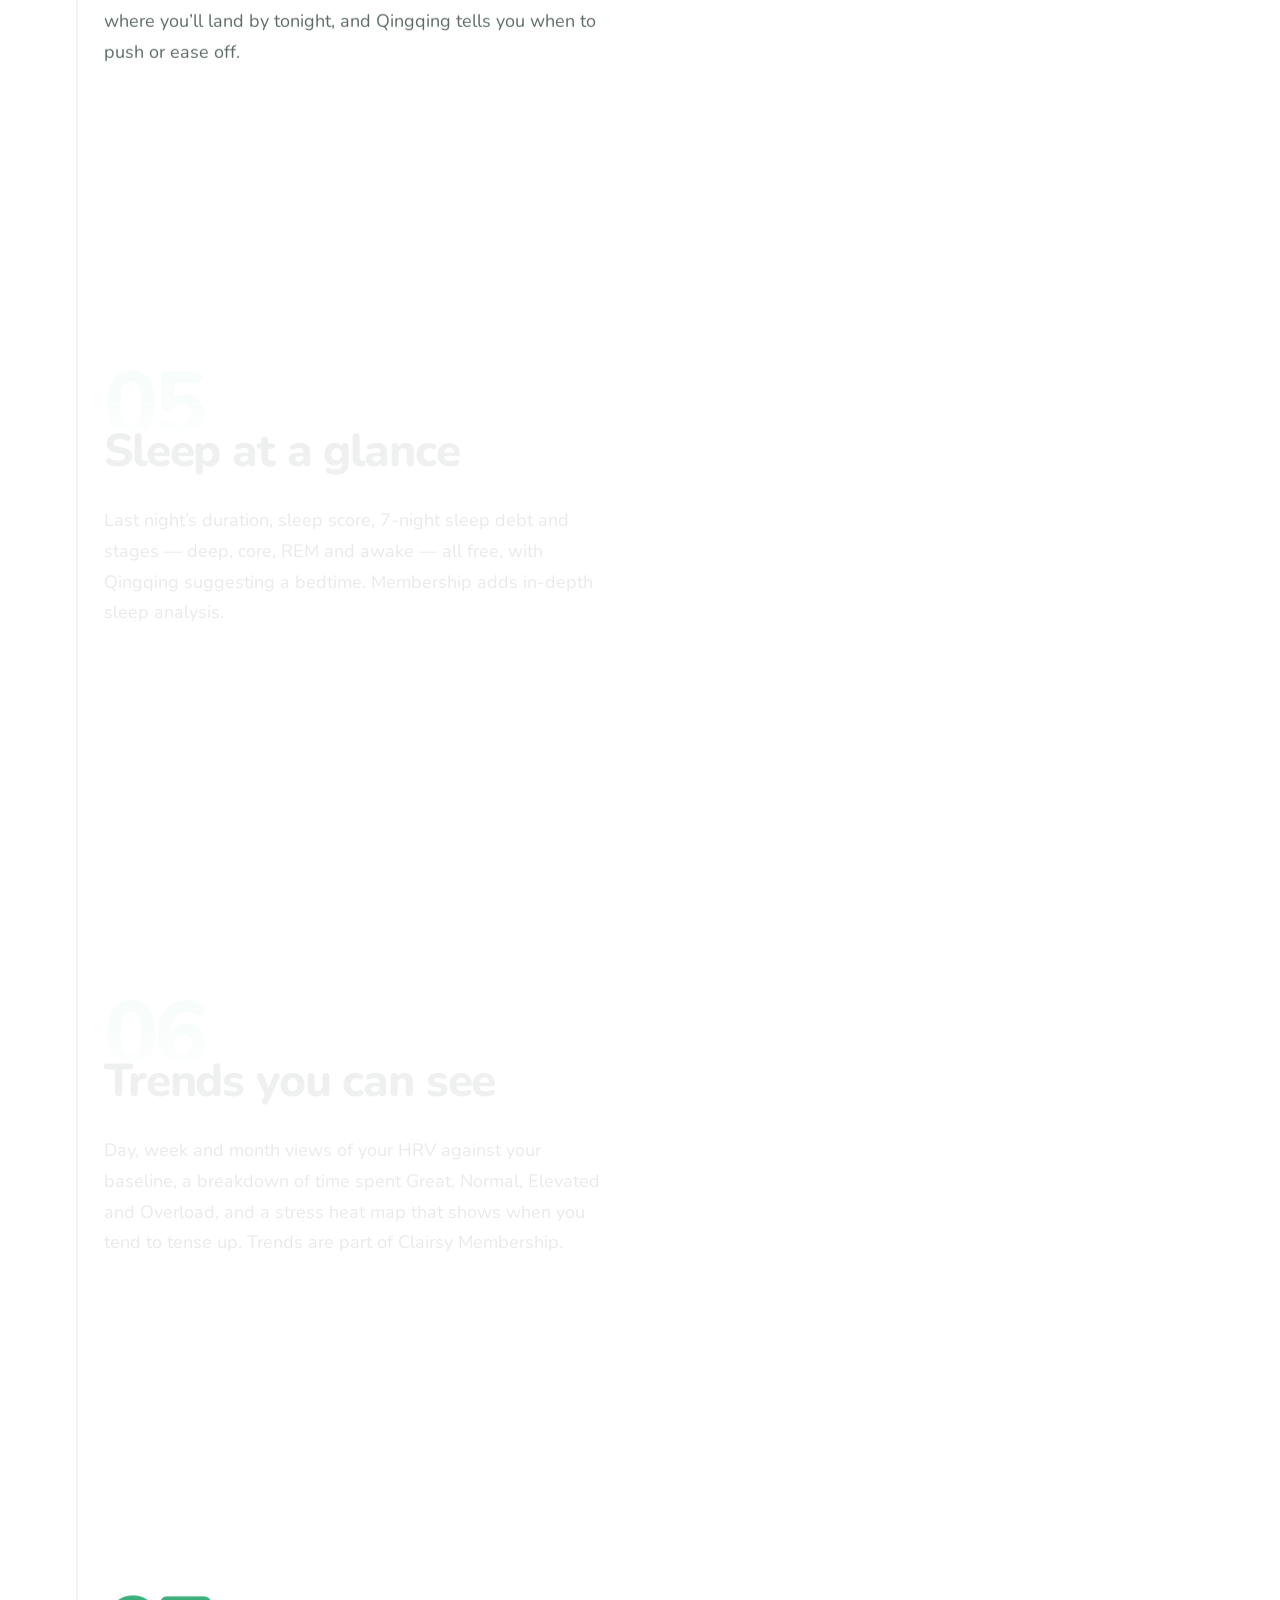
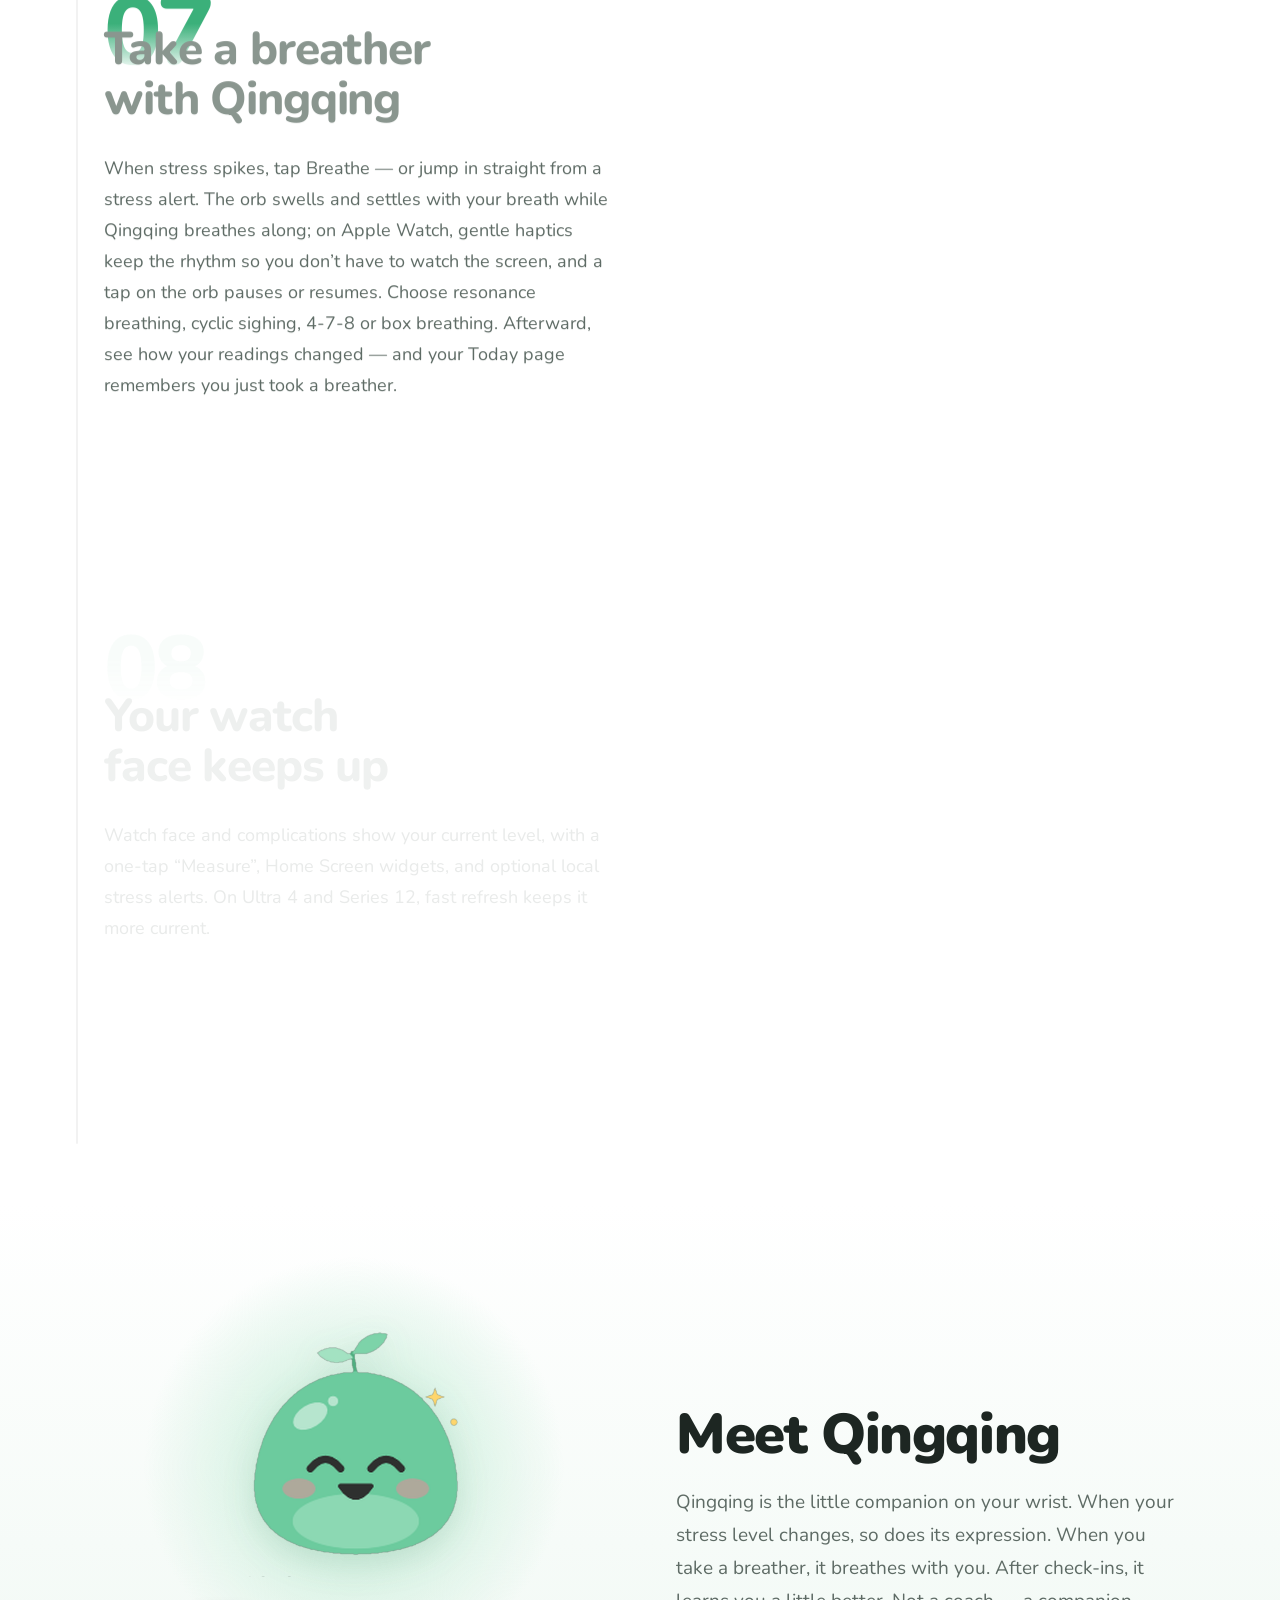
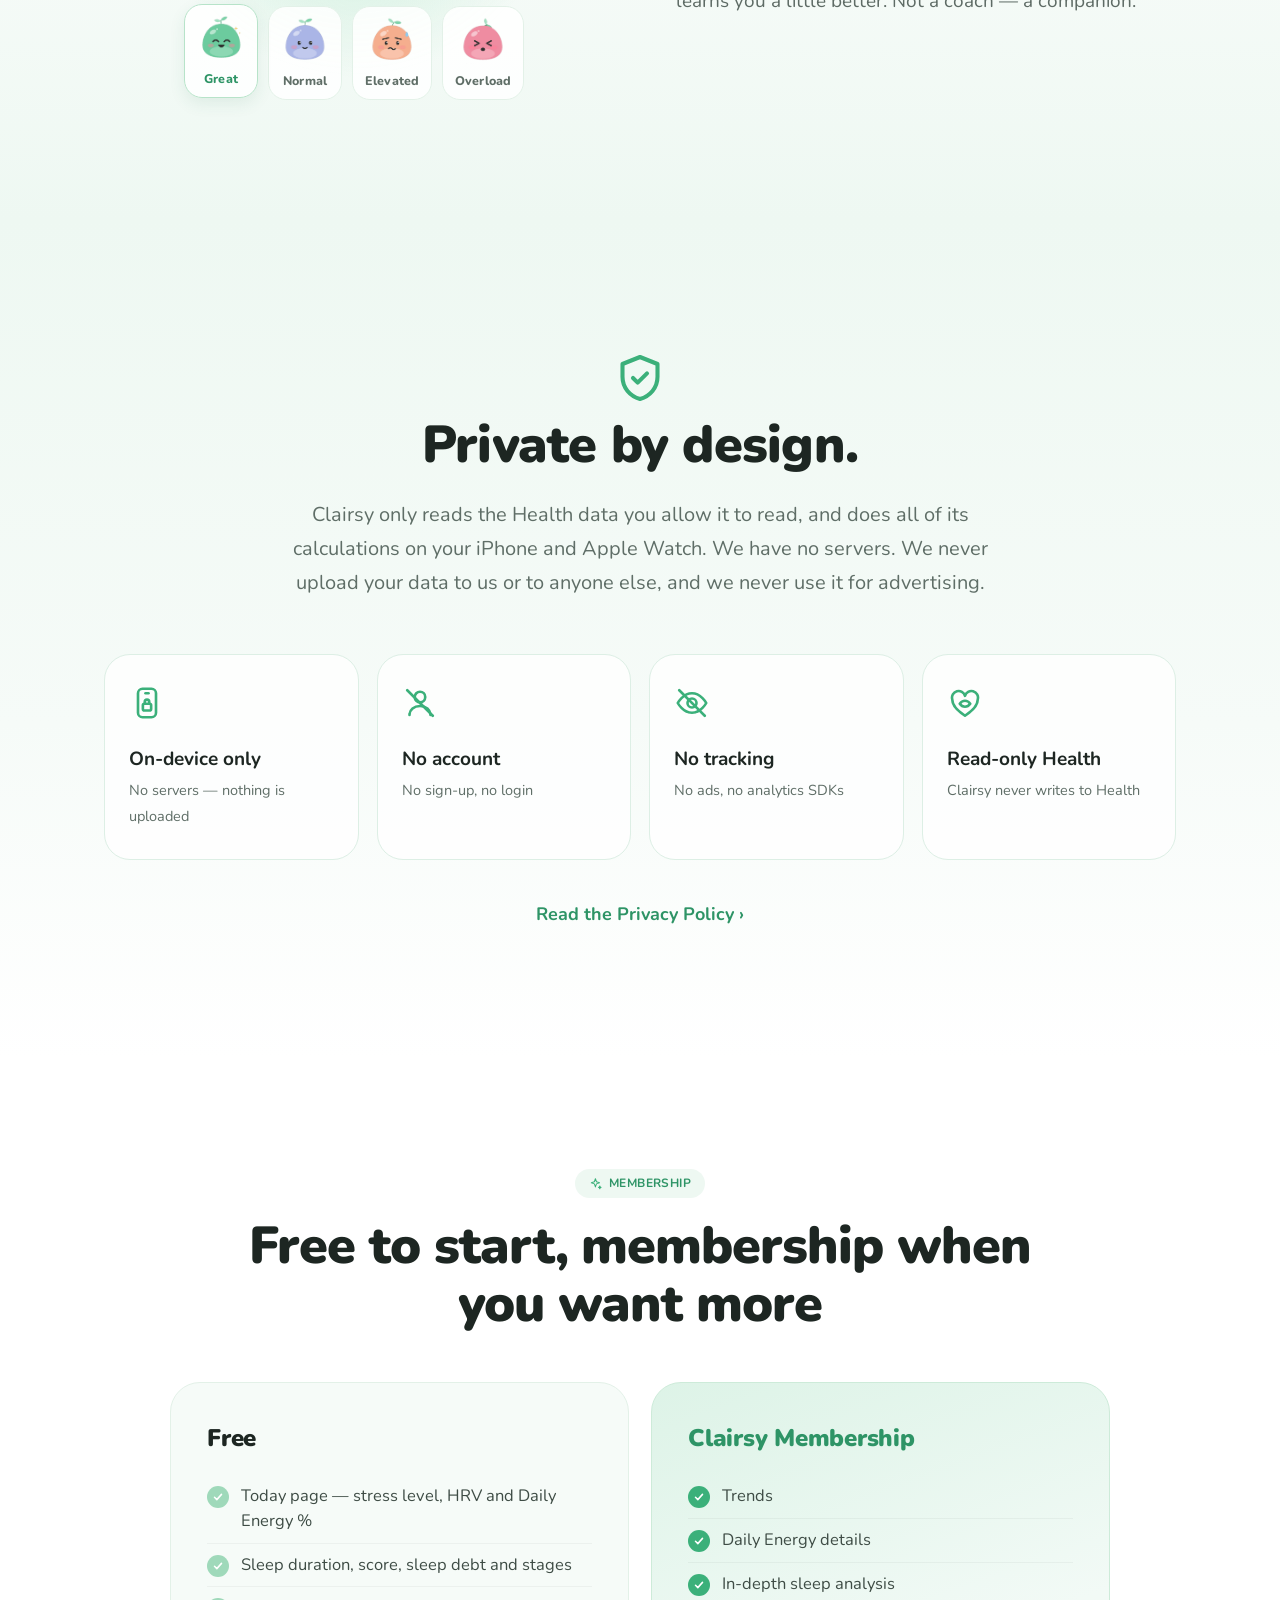
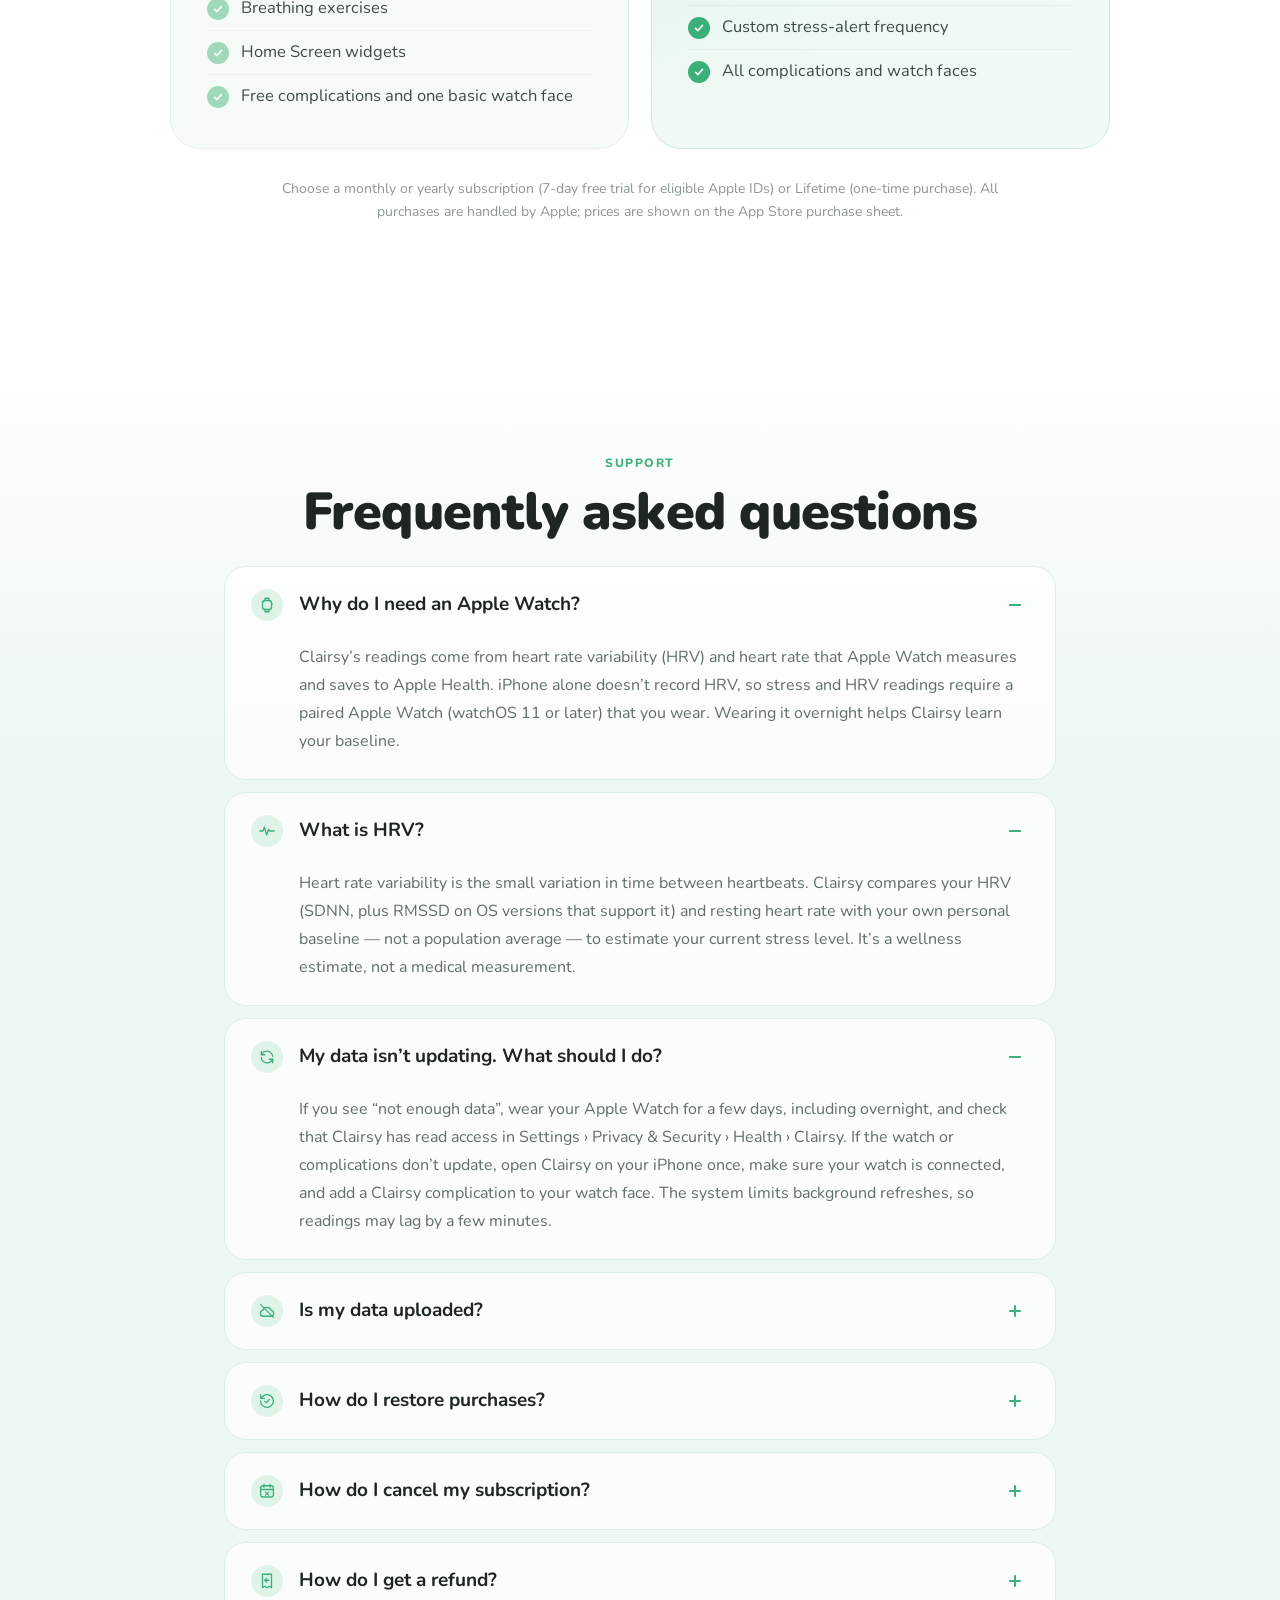
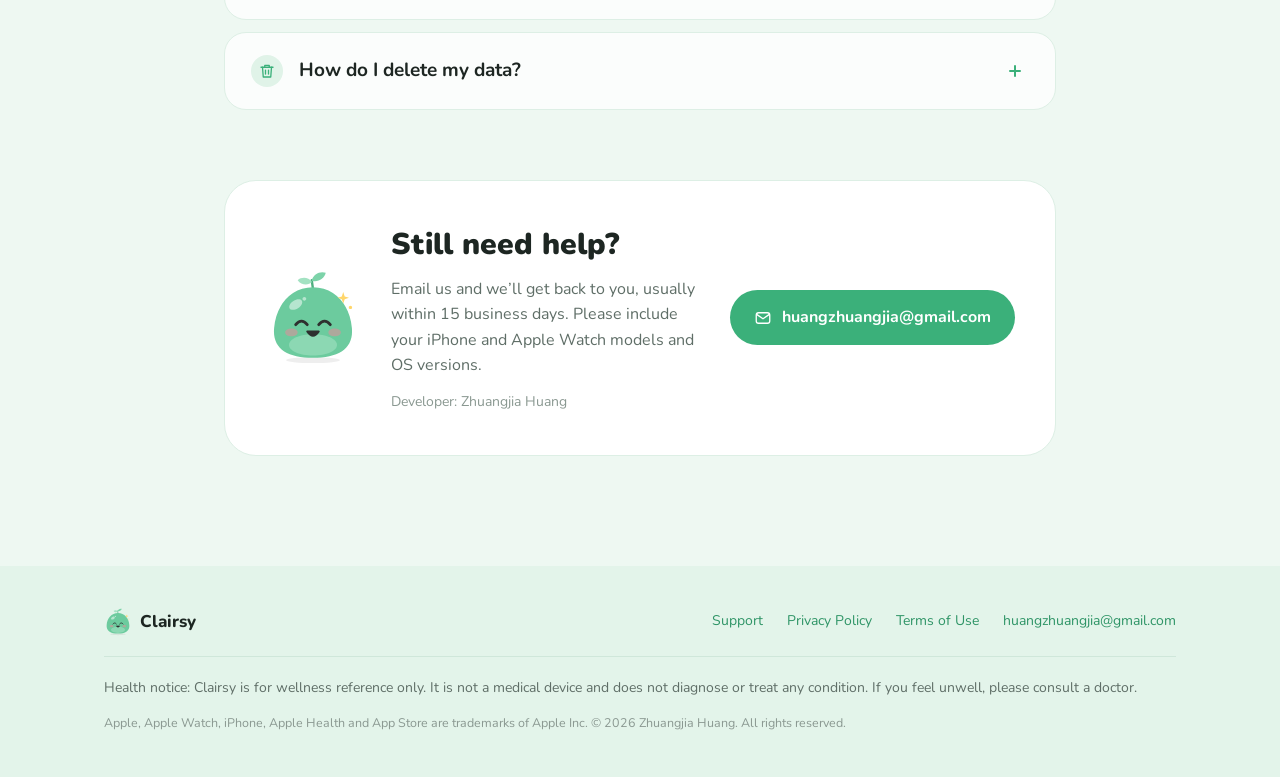
==== commit a811fa8c: "Features: Ultra face (fixed level word), real dot-matrix 今日走势 on Trends, zh alert reshoot (paired wa" ====
--- a/en/index.html
+++ b/en/index.html
@@ -18,7 +18,7 @@
 <div class="dev p2" data-px="0"><img src="../assets/today-en.webp?v=0098471fe0" alt="Clairsy Today" width="603" height="1311"></div>
 <div class="dev wt" data-px="0.08"><img src="../assets/watch-en.webp?v=d67c154252" alt="Clairsy on Apple Watch" width="416" height="496"></div>
 <img class="mas" src="../assets/qingqing.svg?v=ae6b4a3a9c" alt="" width="135" height="135"></div></div></div></section>
-<section id="features" class="feat"><div class="wrap sgrid"><div class="steps"><div class="rail" aria-hidden="true"><i></i></div><div class="step reveal" data-step="0"><div class="stept"><span class="n" aria-hidden="true">01</span><h3>Stress, plain and clear</h3></div><p>HRV and resting heart rate become four clear levels — Great, Normal, Elevated, Overload — with a stress index and 7-day average. Quick mood check-ins calibrate it to how you actually feel.</p><div class="inl"><div class="duo"><div class="ph"><img src="../assets/today-en.webp?v=0098471fe0" alt="Clairsy Today" width="603" height="1311" loading="lazy"></div><div class="wa"><img src="../assets/watch-ultra-en.webp?v=a6339b7f53" alt="Clairsy Status Gauge face on Apple Watch Ultra" width="416" height="496" loading="lazy"></div></div></div></div><div class="step reveal" data-step="1"><div class="stept"><span class="n" aria-hidden="true">02</span><h3>5-minute HRV refresh</h3></div><p>On Apple Watch Ultra 4 and Series 12, with Recovery HRV authorized, samples arrive about every 5 minutes and Clairsy switches to fast refresh — you’ll see it on Today as “Fast refresh · a few minutes ago.” Watch face and complications keep up as the system allows, usually within 15–30 minutes.</p><div class="inl"><div class="duo"><div class="ph"><img src="../assets/hrv-en.webp?v=711db39cfe" alt="Today · Fast refresh" width="603" height="1311" loading="lazy"></div><div class="wa"><img src="../assets/watch-status-en.webp?v=80fe1e797e" alt="Clairsy on Apple Watch" width="416" height="496" loading="lazy"></div></div></div></div><div class="step reveal" data-step="2"><div class="stept"><span class="n" aria-hidden="true">03</span><h3>Custom alert frequency</h3></div><p>Three stress-alert modes: Low (default) sends one gentle nudge when you move up to Overload; Normal alerts after about 10 minutes in Elevated or Overload; Custom (Membership) reports your current status every 15 minutes to 4 hours. 15- and 30-minute intervals need a fast-refresh watch such as Series 12 or Ultra 4; on Series 11, Ultra 3 and earlier, Custom starts at 1 hour — or use Normal.</p><div class="inl"><div class="duo"><div class="ph"><img src="../assets/alerts-en.webp?v=3b4e01b3a4" alt="Stress alerts" width="603" height="1311" loading="lazy"></div><div class="wa"><img src="../assets/watch-alert-en.webp?v=2d64670a13" alt="Clairsy stress alert on Apple Watch" width="416" height="496" loading="lazy"></div></div></div></div><div class="step reveal" data-step="3"><div class="stept"><span class="n" aria-hidden="true">04</span><h3>Daily Energy drains</h3></div><p>Each morning Clairsy sets your Daily Energy from recovery, sleep and training load — then stress drains it through the day, so you can see how much you have left.</p><div class="inl"><div class="duo"><div class="ph"><img src="../assets/vigor-en.webp?v=c105740d5c" alt="Daily Energy" width="603" height="1311" loading="lazy"></div><div class="wa"><img src="../assets/watch-vigor-en.webp?v=c22f17e995" alt="Daily Energy on Apple Watch" width="416" height="496" loading="lazy"></div></div></div></div><div class="step reveal" data-step="4"><div class="stept"><span class="n" aria-hidden="true">05</span><h3>Sleep at a glance</h3></div><p>Last night’s duration, sleep score, 7-night sleep debt and stages — deep, core, REM and awake — all free, with Qingqing suggesting a bedtime. Membership adds in-depth sleep analysis.</p><div class="inl"><div class="ph"><img src="../assets/sleep-en.webp?v=5c2634cd5b" alt="Sleep" width="603" height="1311" loading="lazy"></div></div></div><div class="step reveal" data-step="5"><div class="stept"><span class="n" aria-hidden="true">06</span><h3>Trends you can see</h3></div><p>Day, week and month views of your HRV against your baseline, a breakdown of time spent Great, Normal, Elevated and Overload, and a stress heat map that shows when you tend to tense up. Trends are part of Clairsy Membership.</p><div class="inl"><div class="duo"><div class="ph"><img src="../assets/trends-en.webp?v=e3e7e69584" alt="Trends" width="603" height="1311" loading="lazy"></div><div class="wa"><img src="../assets/watch-today-en.webp?v=5f43f5a680" alt="Today’s stress timeline on Apple Watch" width="416" height="496" loading="lazy"></div></div></div></div><div class="step reveal" data-step="6"><div class="stept"><span class="n" aria-hidden="true">07</span><h3>Breathe it out</h3></div><p>Resonance breathing (4 in, 6 out), cyclic sighing, 4-7-8 and box breathing, with Qingqing breathing along — on iPhone and Apple Watch. Before-and-after readings show what changed.</p><div class="inl"><div class="duo"><div class="ph"><img src="../assets/breath-en.webp?v=dd0da5266d" alt="Breathing exercise" width="603" height="1311" loading="lazy"></div><div class="wa"><img src="../assets/watch-breath-en.webp?v=02ed8562ae" alt="Breathe on Apple Watch" width="416" height="496" loading="lazy"></div></div></div></div><div class="step reveal" data-step="7"><div class="stept"><span class="n" aria-hidden="true">08</span><h3>Your watch face keeps up</h3></div><p>Watch face and complications show your current level, with a one-tap “Measure”, Home Screen widgets, and optional local stress alerts. On Ultra 4 and Series 12, fast refresh keeps it more current.</p><div class="inl"><div class="wa"><img src="../assets/watch-en.webp?v=d67c154252" alt="Clairsy on Apple Watch" width="416" height="496" loading="lazy"></div></div></div></div><div class="sticky"><div class="devbox"><div class="frame on" data-frame="0"><div class="duo"><div class="ph"><img src="../assets/today-en.webp?v=0098471fe0" alt="Clairsy Today" width="603" height="1311" loading="lazy"></div><div class="wa"><img src="../assets/watch-ultra-en.webp?v=a6339b7f53" alt="Clairsy Status Gauge face on Apple Watch Ultra" width="416" height="496" loading="lazy"></div></div></div><div class="frame" data-frame="1"><div class="duo"><div class="ph"><img src="../assets/hrv-en.webp?v=711db39cfe" alt="Today · Fast refresh" width="603" height="1311" loading="lazy"></div><div class="wa"><img src="../assets/watch-status-en.webp?v=80fe1e797e" alt="Clairsy on Apple Watch" width="416" height="496" loading="lazy"></div></div></div><div class="frame" data-frame="2"><div class="duo"><div class="ph"><img src="../assets/alerts-en.webp?v=3b4e01b3a4" alt="Stress alerts" width="603" height="1311" loading="lazy"></div><div class="wa"><img src="../assets/watch-alert-en.webp?v=2d64670a13" alt="Clairsy stress alert on Apple Watch" width="416" height="496" loading="lazy"></div></div></div><div class="frame" data-frame="3"><div class="duo"><div class="ph"><img src="../assets/vigor-en.webp?v=c105740d5c" alt="Daily Energy" width="603" height="1311" loading="lazy"></div><div class="wa"><img src="../assets/watch-vigor-en.webp?v=c22f17e995" alt="Daily Energy on Apple Watch" width="416" height="496" loading="lazy"></div></div></div><div class="frame" data-frame="4"><div class="ph"><img src="../assets/sleep-en.webp?v=5c2634cd5b" alt="Sleep" width="603" height="1311" loading="lazy"></div></div><div class="frame" data-frame="5"><div class="duo"><div class="ph"><img src="../assets/trends-en.webp?v=e3e7e69584" alt="Trends" width="603" height="1311" loading="lazy"></div><div class="wa"><img src="../assets/watch-today-en.webp?v=5f43f5a680" alt="Today’s stress timeline on Apple Watch" width="416" height="496" loading="lazy"></div></div></div><div class="frame" data-frame="6"><div class="duo"><div class="ph"><img src="../assets/breath-en.webp?v=dd0da5266d" alt="Breathing exercise" width="603" height="1311" loading="lazy"></div><div class="wa"><img src="../assets/watch-breath-en.webp?v=02ed8562ae" alt="Breathe on Apple Watch" width="416" height="496" loading="lazy"></div></div></div><div class="frame" data-frame="7"><div class="wa"><img src="../assets/watch-en.webp?v=d67c154252" alt="Clairsy on Apple Watch" width="416" height="496" loading="lazy"></div></div></div><div class="dots" aria-hidden="true"><i class="on"></i><i class=""></i><i class=""></i><i class=""></i><i class=""></i><i class=""></i><i class=""></i><i class=""></i></div></div></div></section>
+<section id="features" class="feat"><div class="wrap sgrid"><div class="steps"><div class="rail" aria-hidden="true"><i></i></div><div class="step reveal" data-step="0"><div class="stept"><span class="n" aria-hidden="true">01</span><h3>Stress, plain and clear</h3></div><p>HRV and resting heart rate become four clear levels — Great, Normal, Elevated, Overload — with a stress index and 7-day average. Quick mood check-ins calibrate it to how you actually feel.</p><div class="inl"><div class="duo"><div class="ph"><img src="../assets/today-en.webp?v=0098471fe0" alt="Clairsy Today" width="603" height="1311" loading="lazy"></div><div class="wa"><img src="../assets/watch-ultra-en.webp?v=8417fa780b" alt="Clairsy Status Gauge face on Apple Watch Ultra" width="416" height="496" loading="lazy"></div></div></div></div><div class="step reveal" data-step="1"><div class="stept"><span class="n" aria-hidden="true">02</span><h3>5-minute HRV refresh</h3></div><p>On Apple Watch Ultra 4 and Series 12, with Recovery HRV authorized, samples arrive about every 5 minutes and Clairsy switches to fast refresh — you’ll see it on Today as “Fast refresh · a few minutes ago.” Watch face and complications refresh too — in our testing, within about 5 minutes of a new sample (occasionally a little later when the system limits background updates).</p><div class="inl"><div class="duo"><div class="ph"><img src="../assets/hrv-en.webp?v=711db39cfe" alt="Today · Fast refresh" width="603" height="1311" loading="lazy"></div><div class="wa"><img src="../assets/watch-status-en.webp?v=80fe1e797e" alt="Clairsy on Apple Watch" width="416" height="496" loading="lazy"></div></div></div></div><div class="step reveal" data-step="2"><div class="stept"><span class="n" aria-hidden="true">03</span><h3>Custom alert frequency</h3></div><p>Three stress-alert modes: Low (default) sends one gentle nudge when you move up to Overload; Normal alerts after about 10 minutes in Elevated or Overload; Custom (Membership) reports your current status every 15 minutes to 4 hours. 15- and 30-minute intervals need a fast-refresh watch such as Series 12 or Ultra 4; on Series 11, Ultra 3 and earlier, Custom starts at 1 hour — or use Normal.</p><div class="inl"><div class="duo"><div class="ph"><img src="../assets/alerts-en.webp?v=3b4e01b3a4" alt="Stress alerts" width="603" height="1311" loading="lazy"></div><div class="wa"><img src="../assets/watch-alert-en.webp?v=2d64670a13" alt="Clairsy stress alert on Apple Watch" width="416" height="496" loading="lazy"></div></div></div></div><div class="step reveal" data-step="3"><div class="stept"><span class="n" aria-hidden="true">04</span><h3>Daily Energy — plan your day</h3></div><p>Each morning Clairsy sets your starting energy from last night’s sleep and recovery. Stress and activity drain it through the day, a nap tops it back up. See how much is left and where you’ll land by tonight, and Qingqing tells you when to push or ease off.</p><div class="inl"><div class="duo"><div class="ph"><img src="../assets/vigor-en.webp?v=c105740d5c" alt="Daily Energy" width="603" height="1311" loading="lazy"></div><div class="wa"><img src="../assets/watch-vigor-en.webp?v=c22f17e995" alt="Daily Energy on Apple Watch" width="416" height="496" loading="lazy"></div></div></div></div><div class="step reveal" data-step="4"><div class="stept"><span class="n" aria-hidden="true">05</span><h3>Sleep at a glance</h3></div><p>Last night’s duration, sleep score, 7-night sleep debt and stages — deep, core, REM and awake — all free, with Qingqing suggesting a bedtime. Membership adds in-depth sleep analysis.</p><div class="inl"><div class="ph"><img src="../assets/sleep-en.webp?v=5c2634cd5b" alt="Sleep" width="603" height="1311" loading="lazy"></div></div></div><div class="step reveal" data-step="5"><div class="stept"><span class="n" aria-hidden="true">06</span><h3>Trends you can see</h3></div><p>Day, week and month views of your HRV against your baseline, a breakdown of time spent Great, Normal, Elevated and Overload, and a stress heat map that shows when you tend to tense up. Trends are part of Clairsy Membership.</p><div class="inl"><div class="duo"><div class="ph"><img src="../assets/trends-en.webp?v=e3e7e69584" alt="Trends" width="603" height="1311" loading="lazy"></div><div class="wa"><img src="../assets/watch-today-en.webp?v=192cea627f" alt="Today’s stress timeline on Apple Watch" width="416" height="496" loading="lazy"></div></div></div></div><div class="step reveal" data-step="6"><div class="stept"><span class="n" aria-hidden="true">07</span><h3>Take a breather with Qingqing</h3></div><p>When stress spikes, tap Breathe — or jump in straight from a stress alert. The orb swells and settles with your breath while Qingqing breathes along; on Apple Watch, gentle haptics keep the rhythm so you don’t have to watch the screen, and a tap on the orb pauses or resumes. Choose resonance breathing, cyclic sighing, 4-7-8 or box breathing. Afterward, see how your readings changed — and your Today page remembers you just took a breather.</p><div class="inl"><div class="duo"><div class="ph"><img src="../assets/breath-en.webp?v=dd0da5266d" alt="Breathing exercise" width="603" height="1311" loading="lazy"></div><div class="wa"><img src="../assets/watch-breath-en.webp?v=02ed8562ae" alt="Breathe on Apple Watch" width="416" height="496" loading="lazy"></div></div></div></div><div class="step reveal" data-step="7"><div class="stept"><span class="n" aria-hidden="true">08</span><h3>Your watch face keeps up</h3></div><p>Watch face and complications show your current level, with a one-tap “Measure”, Home Screen widgets, and optional local stress alerts. On Ultra 4 and Series 12, fast refresh keeps it more current.</p><div class="inl"><div class="wa"><img src="../assets/watch-en.webp?v=d67c154252" alt="Clairsy on Apple Watch" width="416" height="496" loading="lazy"></div></div></div></div><div class="sticky"><div class="devbox"><div class="frame on" data-frame="0"><div class="duo"><div class="ph"><img src="../assets/today-en.webp?v=0098471fe0" alt="Clairsy Today" width="603" height="1311" loading="lazy"></div><div class="wa"><img src="../assets/watch-ultra-en.webp?v=8417fa780b" alt="Clairsy Status Gauge face on Apple Watch Ultra" width="416" height="496" loading="lazy"></div></div></div><div class="frame" data-frame="1"><div class="duo"><div class="ph"><img src="../assets/hrv-en.webp?v=711db39cfe" alt="Today · Fast refresh" width="603" height="1311" loading="lazy"></div><div class="wa"><img src="../assets/watch-status-en.webp?v=80fe1e797e" alt="Clairsy on Apple Watch" width="416" height="496" loading="lazy"></div></div></div><div class="frame" data-frame="2"><div class="duo"><div class="ph"><img src="../assets/alerts-en.webp?v=3b4e01b3a4" alt="Stress alerts" width="603" height="1311" loading="lazy"></div><div class="wa"><img src="../assets/watch-alert-en.webp?v=2d64670a13" alt="Clairsy stress alert on Apple Watch" width="416" height="496" loading="lazy"></div></div></div><div class="frame" data-frame="3"><div class="duo"><div class="ph"><img src="../assets/vigor-en.webp?v=c105740d5c" alt="Daily Energy" width="603" height="1311" loading="lazy"></div><div class="wa"><img src="../assets/watch-vigor-en.webp?v=c22f17e995" alt="Daily Energy on Apple Watch" width="416" height="496" loading="lazy"></div></div></div><div class="frame" data-frame="4"><div class="ph"><img src="../assets/sleep-en.webp?v=5c2634cd5b" alt="Sleep" width="603" height="1311" loading="lazy"></div></div><div class="frame" data-frame="5"><div class="duo"><div class="ph"><img src="../assets/trends-en.webp?v=e3e7e69584" alt="Trends" width="603" height="1311" loading="lazy"></div><div class="wa"><img src="../assets/watch-today-en.webp?v=192cea627f" alt="Today’s stress timeline on Apple Watch" width="416" height="496" loading="lazy"></div></div></div><div class="frame" data-frame="6"><div class="duo"><div class="ph"><img src="../assets/breath-en.webp?v=dd0da5266d" alt="Breathing exercise" width="603" height="1311" loading="lazy"></div><div class="wa"><img src="../assets/watch-breath-en.webp?v=02ed8562ae" alt="Breathe on Apple Watch" width="416" height="496" loading="lazy"></div></div></div><div class="frame" data-frame="7"><div class="wa"><img src="../assets/watch-en.webp?v=d67c154252" alt="Clairsy on Apple Watch" width="416" height="496" loading="lazy"></div></div></div><div class="dots" aria-hidden="true"><i class="on"></i><i class=""></i><i class=""></i><i class=""></i><i class=""></i><i class=""></i><i class=""></i><i class=""></i></div></div></div></section>
 <section id="qingqing" class="meet"><div class="wrap"><div class="meetcard reveal">
 <div class="meetvis"><div class="meet-stage" aria-hidden="true"><img class="meet-face on" data-mood="chill" src="../assets/moods/chill.png?v=1ec6799918" alt="" width="220" height="220" loading="lazy"><img class="meet-face" data-mood="steady" src="../assets/moods/steady.png?v=08b04779e4" alt="" width="220" height="220" loading="lazy"><img class="meet-face" data-mood="tense" src="../assets/moods/tense.png?v=b3b451586a" alt="" width="220" height="220" loading="lazy"><img class="meet-face" data-mood="stressed" src="../assets/moods/stressed.png?v=03b7959c35" alt="" width="220" height="220" loading="lazy"></div>
 <div class="moods" role="group" aria-label="Meet Qingqing"><button type="button" class="mood on" data-mood="chill" aria-pressed="true"><img src="../assets/moods/chill.png?v=1ec6799918" alt="" width="56" height="56" loading="lazy"><span>Great</span></button><button type="button" class="mood" data-mood="steady" aria-pressed="false"><img src="../assets/moods/steady.png?v=08b04779e4" alt="" width="56" height="56" loading="lazy"><span>Normal</span></button><button type="button" class="mood" data-mood="tense" aria-pressed="false"><img src="../assets/moods/tense.png?v=b3b451586a" alt="" width="56" height="56" loading="lazy"><span>Elevated</span></button><button type="button" class="mood" data-mood="stressed" aria-pressed="false"><img src="../assets/moods/stressed.png?v=03b7959c35" alt="" width="56" height="56" loading="lazy"><span>Overload</span></button></div></div>
@@ -31,7 +31,7 @@
 <div class="mcol pro reveal"><h3>Clairsy Membership</h3><ul><li>Trends</li><li>Daily Energy details</li><li>In-depth sleep analysis</li><li>Custom stress-alert frequency</li><li>All complications and watch faces</li></ul></div></div>
 <p class="mnote reveal">Choose a monthly or yearly subscription (7-day free trial for eligible Apple IDs) or Lifetime (one-time purchase). All purchases are handled by Apple; prices are shown on the App Store purchase sheet.</p></div></section>
 <section id="faq" class="faqsec"><div class="wrap narrow"><p class="kick reveal">SUPPORT</p><h2 class="reveal">Frequently asked questions</h2><div class="faq"><details open><summary><span class="ib sm"><img class="ic" src="../assets/icons/watch.svg?v=00e9944bad" alt="" aria-hidden="true"></span><span class="q">Why do I need an Apple Watch?</span><span class="pm" aria-hidden="true"></span></summary><div class="ans"><div><p>Clairsy’s readings come from heart rate variability (HRV) and heart rate that Apple Watch measures and saves to Apple Health. iPhone alone doesn’t record HRV, so stress and HRV readings require a paired Apple Watch (watchOS 11 or later) that you wear. Wearing it overnight helps Clairsy learn your baseline.</p></div></div></details><details open><summary><span class="ib sm"><img class="ic" src="../assets/icons/hrv.svg?v=28c41bbc8c" alt="" aria-hidden="true"></span><span class="q">What is HRV?</span><span class="pm" aria-hidden="true"></span></summary><div class="ans"><div><p>Heart rate variability is the small variation in time between heartbeats. Clairsy compares your HRV (SDNN, plus RMSSD on OS versions that support it) and resting heart rate with your own personal baseline — not a population average — to estimate your current stress level. It’s a wellness estimate, not a medical measurement.</p></div></div></details><details open><summary><span class="ib sm"><img class="ic" src="../assets/icons/refresh.svg?v=715d3aec1b" alt="" aria-hidden="true"></span><span class="q">My data isn’t updating. What should I do?</span><span class="pm" aria-hidden="true"></span></summary><div class="ans"><div><p>If you see “not enough data”, wear your Apple Watch for a few days, including overnight, and check that Clairsy has read access in Settings › Privacy &amp; Security › Health › Clairsy. If the watch or complications don’t update, open Clairsy on your iPhone once, make sure your watch is connected, and add a Clairsy complication to your watch face. The system limits background refreshes, so readings may lag by a few minutes.</p></div></div></details><details><summary><span class="ib sm"><img class="ic" src="../assets/icons/upload-off.svg?v=4e87213d85" alt="" aria-hidden="true"></span><span class="q">Is my data uploaded?</span><span class="pm" aria-hidden="true"></span></summary><div class="ans"><div><p>No. All calculations happen on your iPhone and Apple Watch. Clairsy has no servers and no accounts. See the <a href="../privacy/">Privacy Policy</a> for details.</p></div></div></details><details><summary><span class="ib sm"><img class="ic" src="../assets/icons/restore.svg?v=50e759d456" alt="" aria-hidden="true"></span><span class="q">How do I restore purchases?</span><span class="pm" aria-hidden="true"></span></summary><div class="ans"><div><p>In Clairsy, go to Settings › Membership › Restore Purchases, or tap Restore Purchases at the top right of the membership screen. Use the same Apple ID you bought with.</p></div></div></details><details><summary><span class="ib sm"><img class="ic" src="../assets/icons/cancel-subscription.svg?v=f5304333ca" alt="" aria-hidden="true"></span><span class="q">How do I cancel my subscription?</span><span class="pm" aria-hidden="true"></span></summary><div class="ans"><div><p>On your iPhone, go to Settings › [your name] › Subscriptions › Clairsy, or in Clairsy go to Settings › Membership › Manage Subscription. Cancel at least 24 hours before the current period ends to avoid renewal. See Apple’s guide: <a href="https://support.apple.com/en-us/118428">Cancel a subscription from Apple</a>.</p></div></div></details><details><summary><span class="ib sm"><img class="ic" src="../assets/icons/refund.svg?v=ec3fb7d6f2" alt="" aria-hidden="true"></span><span class="q">How do I get a refund?</span><span class="pm" aria-hidden="true"></span></summary><div class="ans"><div><p>Apple handles refunds. Visit <a href="https://reportaproblem.apple.com">reportaproblem.apple.com</a>.</p></div></div></details><details><summary><span class="ib sm"><img class="ic" src="../assets/icons/delete-data.svg?v=52093677e8" alt="" aria-hidden="true"></span><span class="q">How do I delete my data?</span><span class="pm" aria-hidden="true"></span></summary><div class="ans"><div><p>Delete Clairsy from your iPhone and Apple Watch to erase all of its local data. Clairsy never writes to Health.</p></div></div></details></div>
-<div id="support" class="help reveal"><img class="hm" src="../assets/qingqing.svg?v=ae6b4a3a9c" alt="" width="96" height="96"><div class="ht"><h3>Still need help?</h3><p>Email us and we’ll get back to you, usually within 3 business days. Please include your iPhone and Apple Watch models and OS versions.</p><small>Developer: Zhuangjia Huang</small></div>
+<div id="support" class="help reveal"><img class="hm" src="../assets/qingqing.svg?v=ae6b4a3a9c" alt="" width="96" height="96"><div class="ht"><h3>Still need help?</h3><p>Email us and we’ll get back to you, usually within 15 business days. Please include your iPhone and Apple Watch models and OS versions.</p><small>Developer: Zhuangjia Huang</small></div>
 <a class="mailbtn" href="mailto:huangzhuangjia@gmail.com"><img class="ic w" src="../assets/icons/mail.svg?v=a4c314d56e" alt="" aria-hidden="true">huangzhuangjia@gmail.com</a></div></div></section></main><footer><div class="wrap"><div class="frow"><a class="logo sm" href="./"><img src="../assets/qingqing.svg?v=ae6b4a3a9c" alt="Qingqing" width="28" height="28"><span>Clairsy</span></a>
 <div class="flinks"><a href="./#support">Support</a><a href="../en/privacy/">Privacy Policy</a><a href="../en/terms/">Terms of Use</a><a href="mailto:huangzhuangjia@gmail.com">huangzhuangjia@gmail.com</a></div></div>
 <hr><p>Health notice: Clairsy is for wellness reference only. It is not a medical device and does not diagnose or treat any condition. If you feel unwell, please consult a doctor.</p><p class="tm">Apple, Apple Watch, iPhone, Apple Health and App Store are trademarks of Apple Inc. © 2026 Zhuangjia Huang. All rights reserved.</p></div></footer><script src="../assets/lang.js?v=40451cd3ef"></script></body></html>
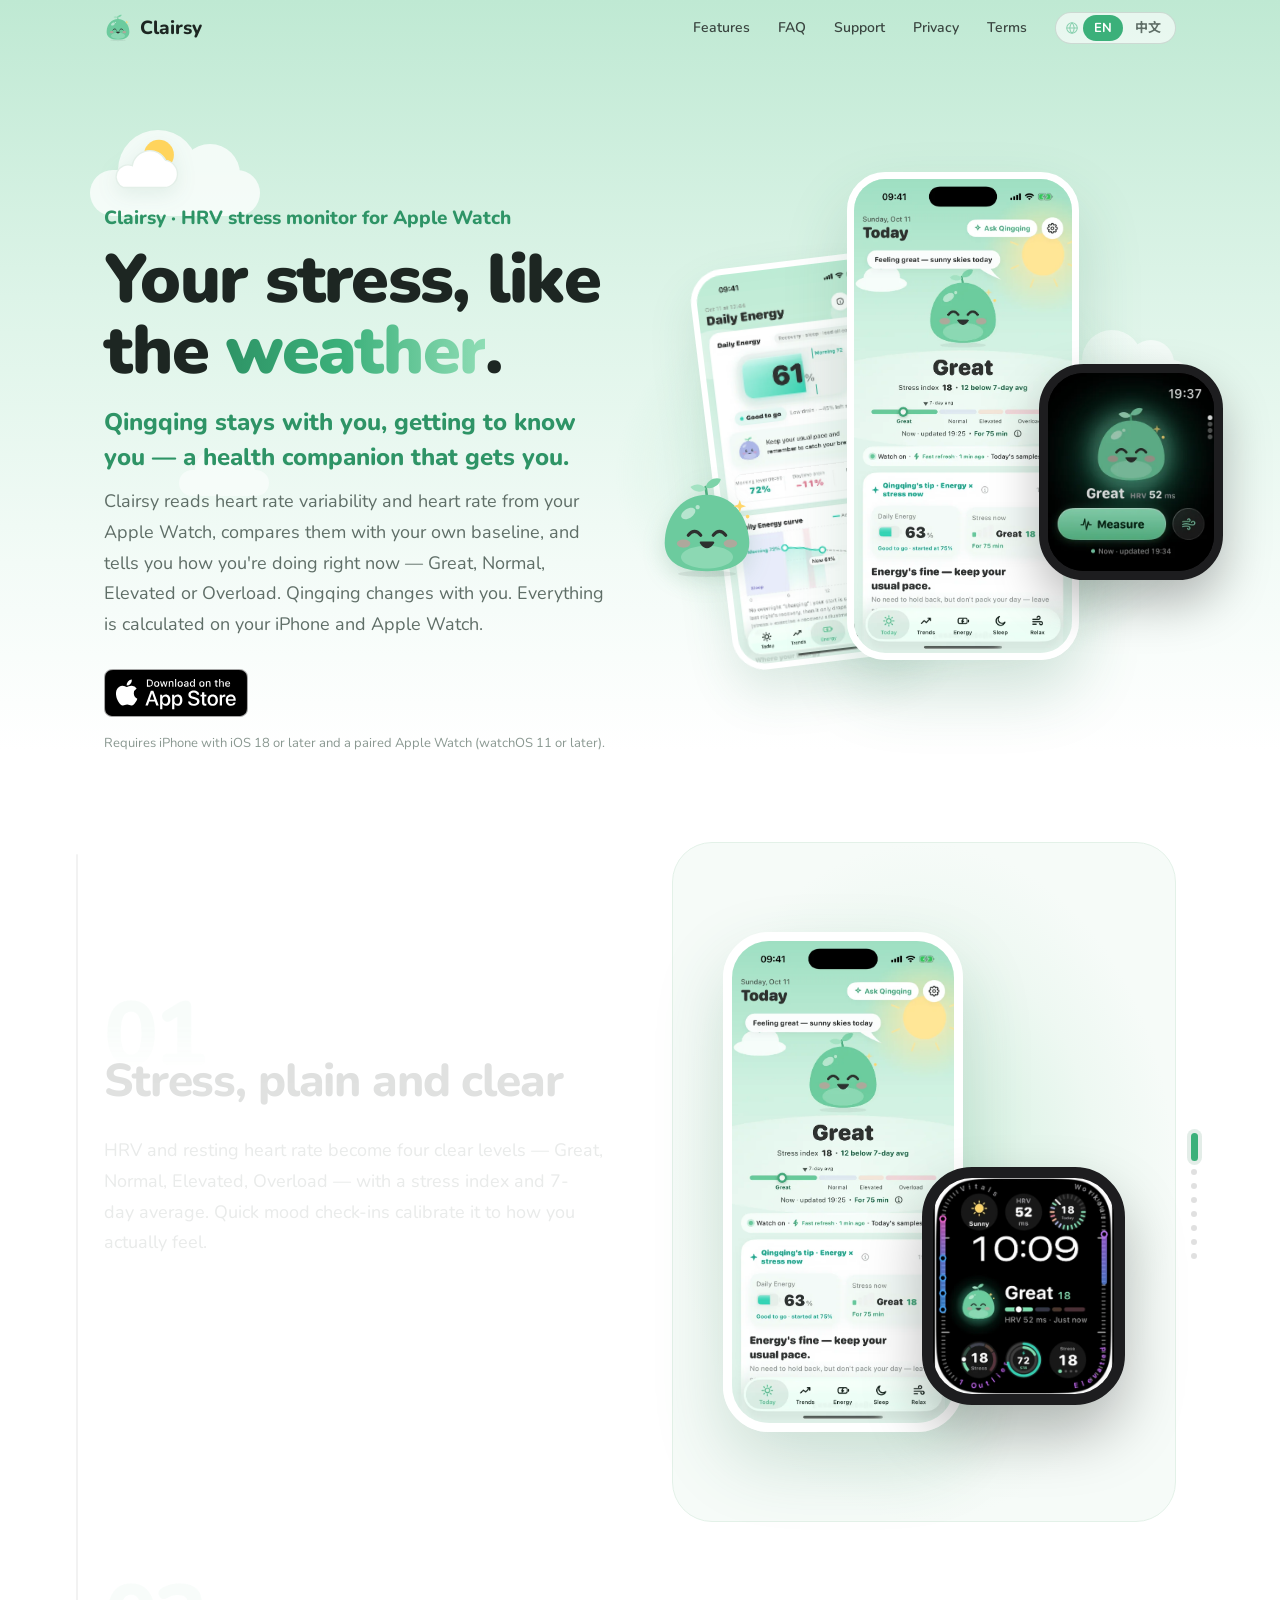
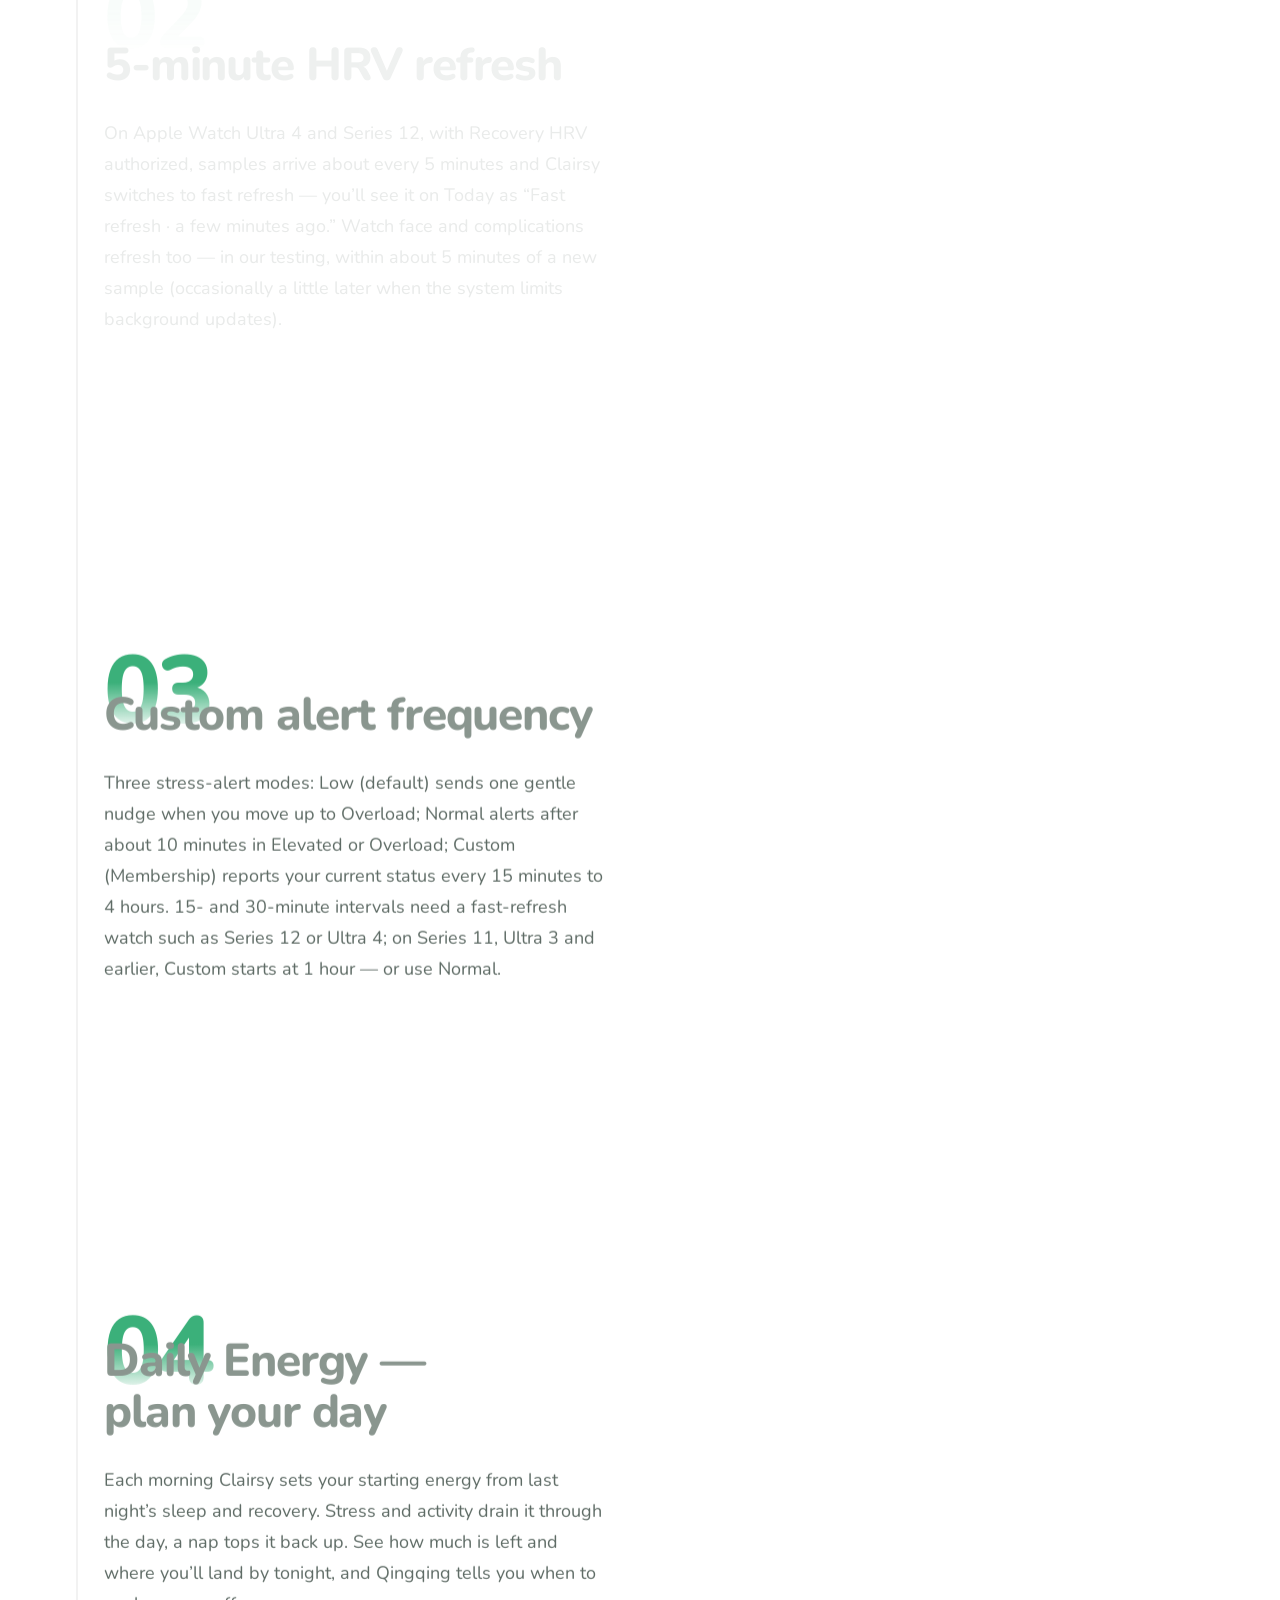
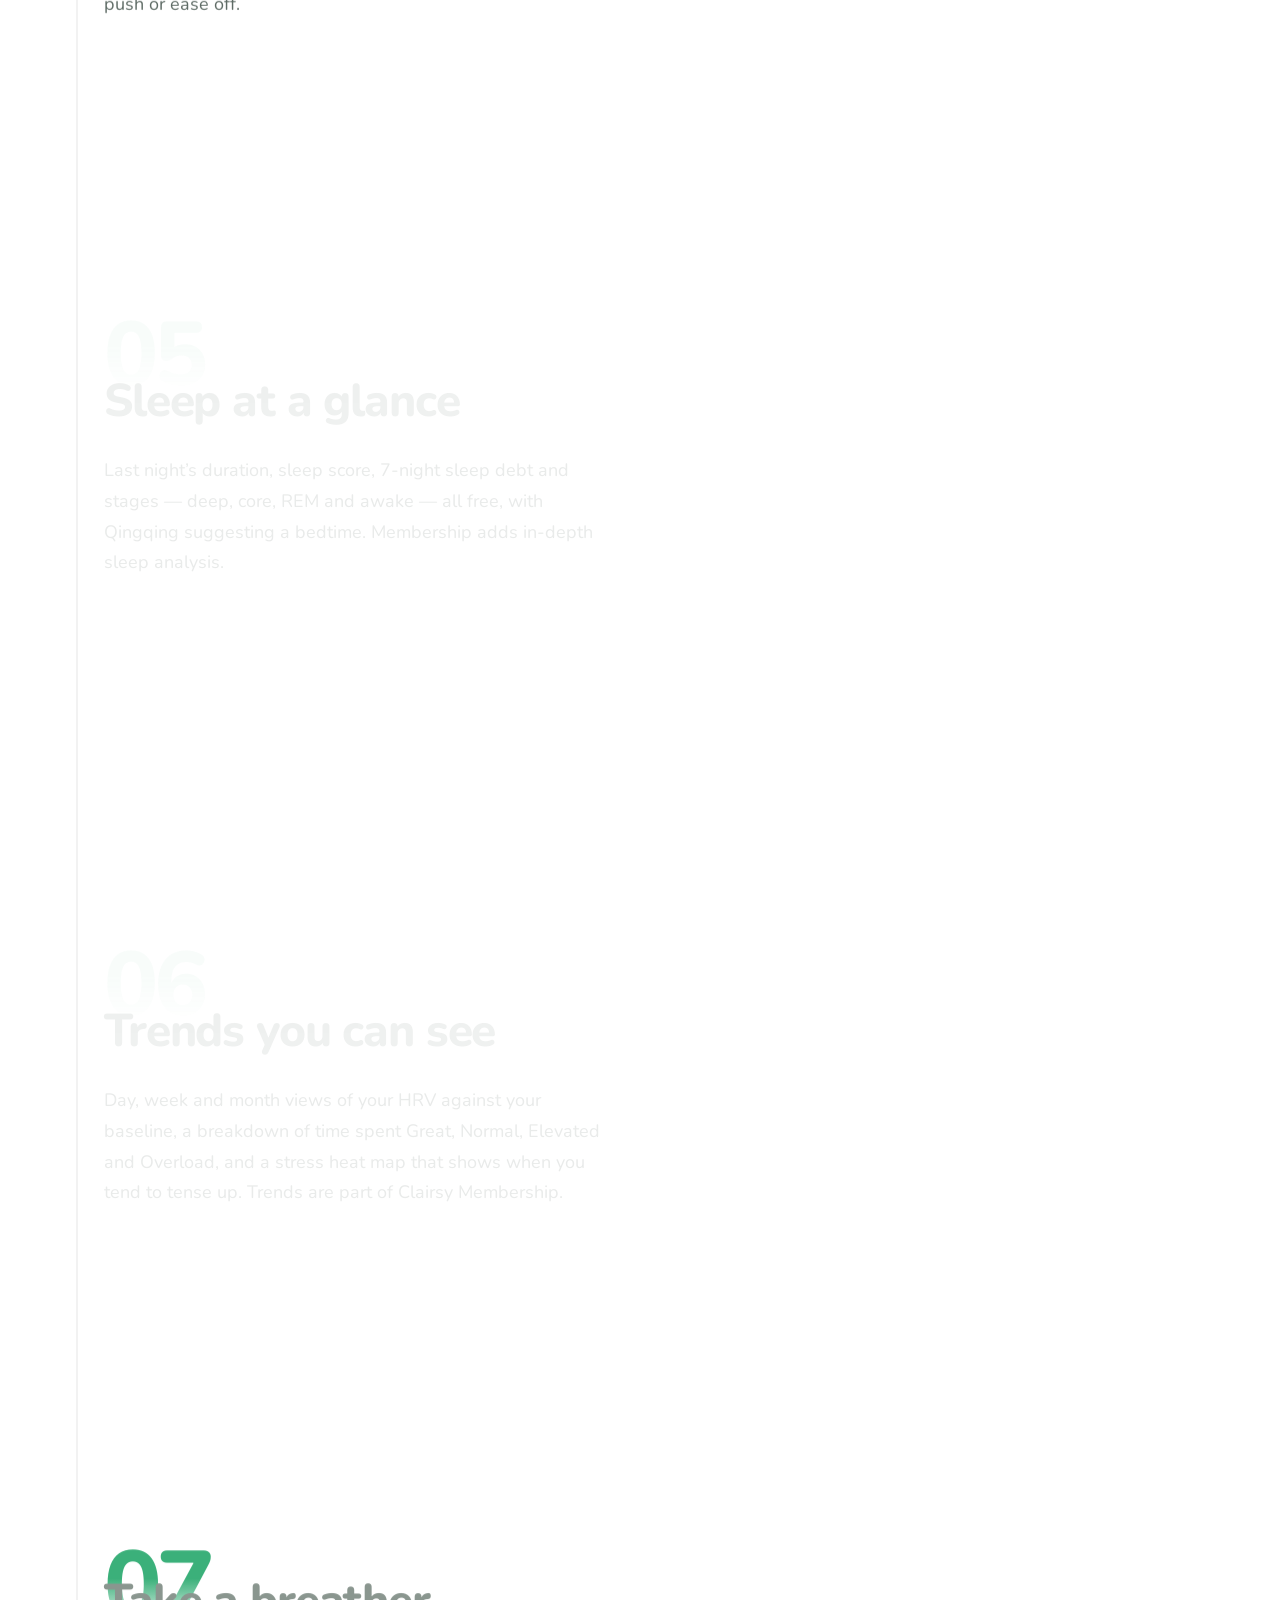
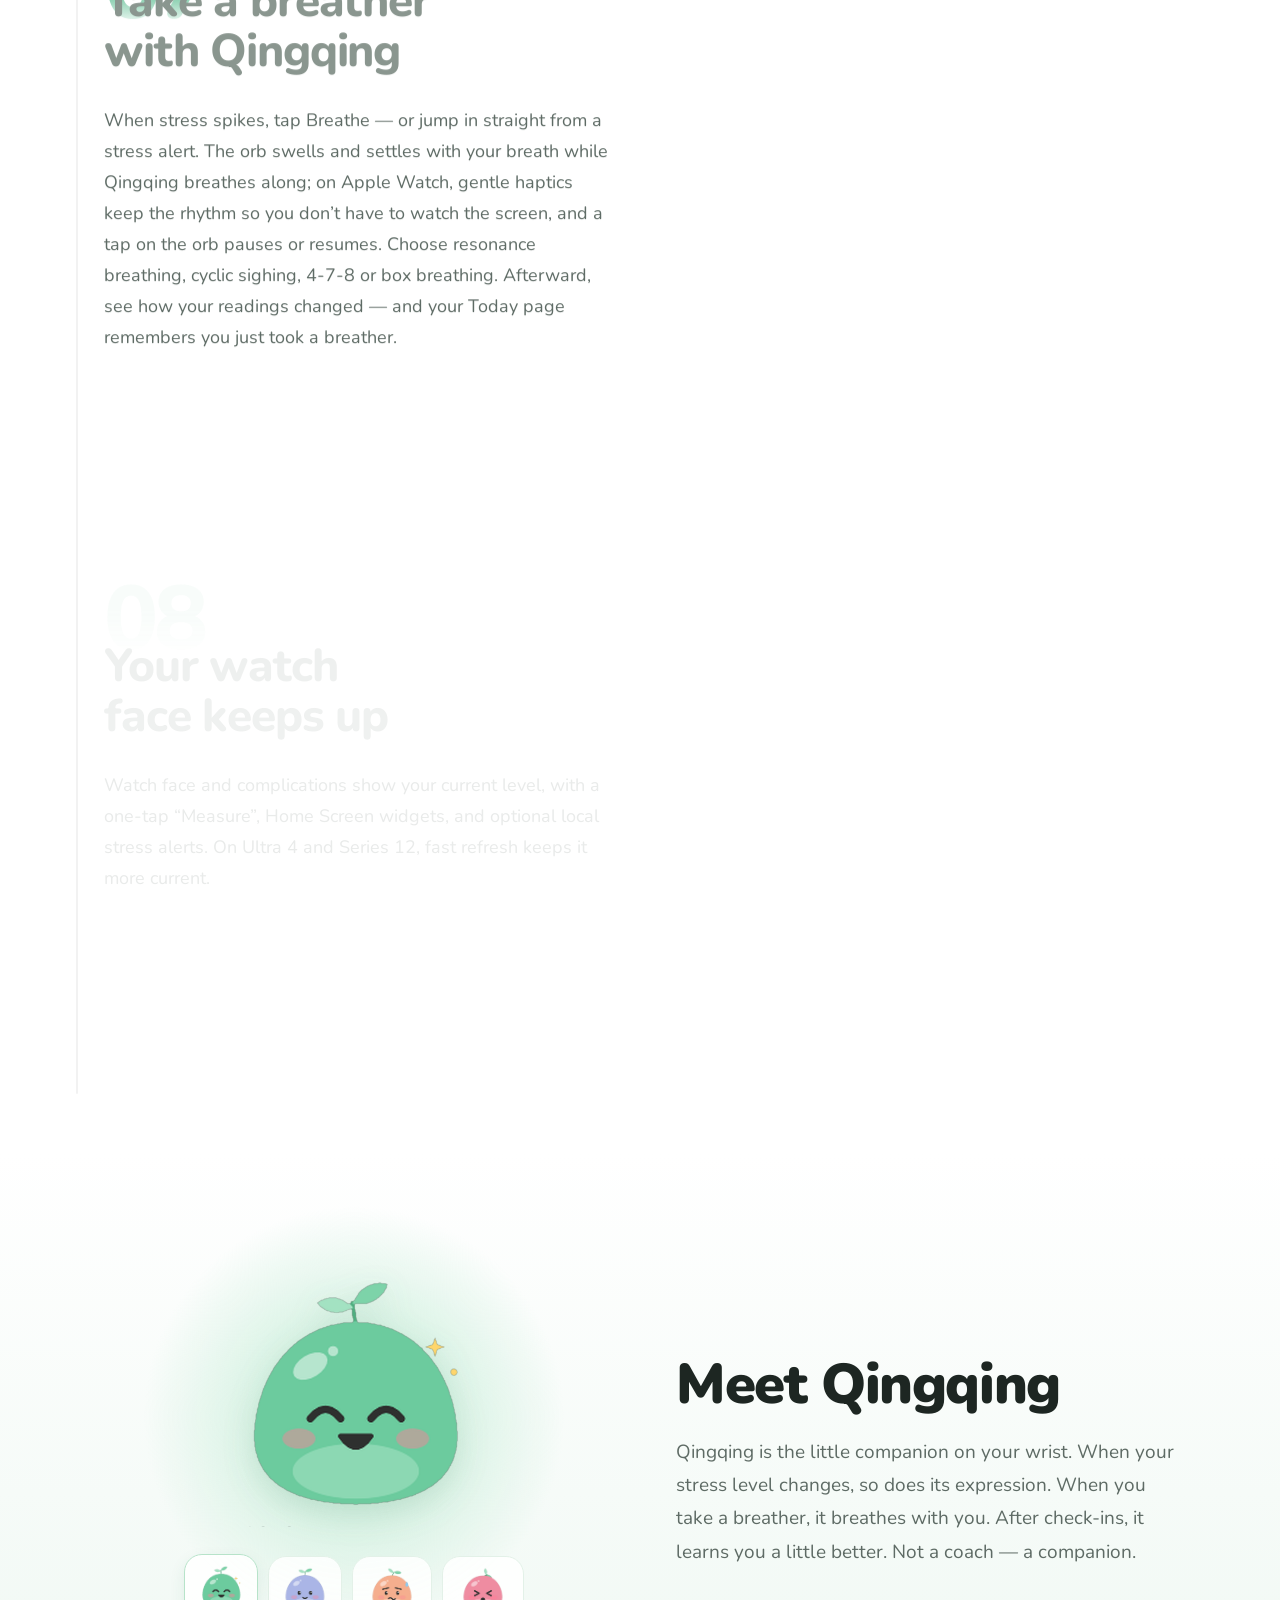
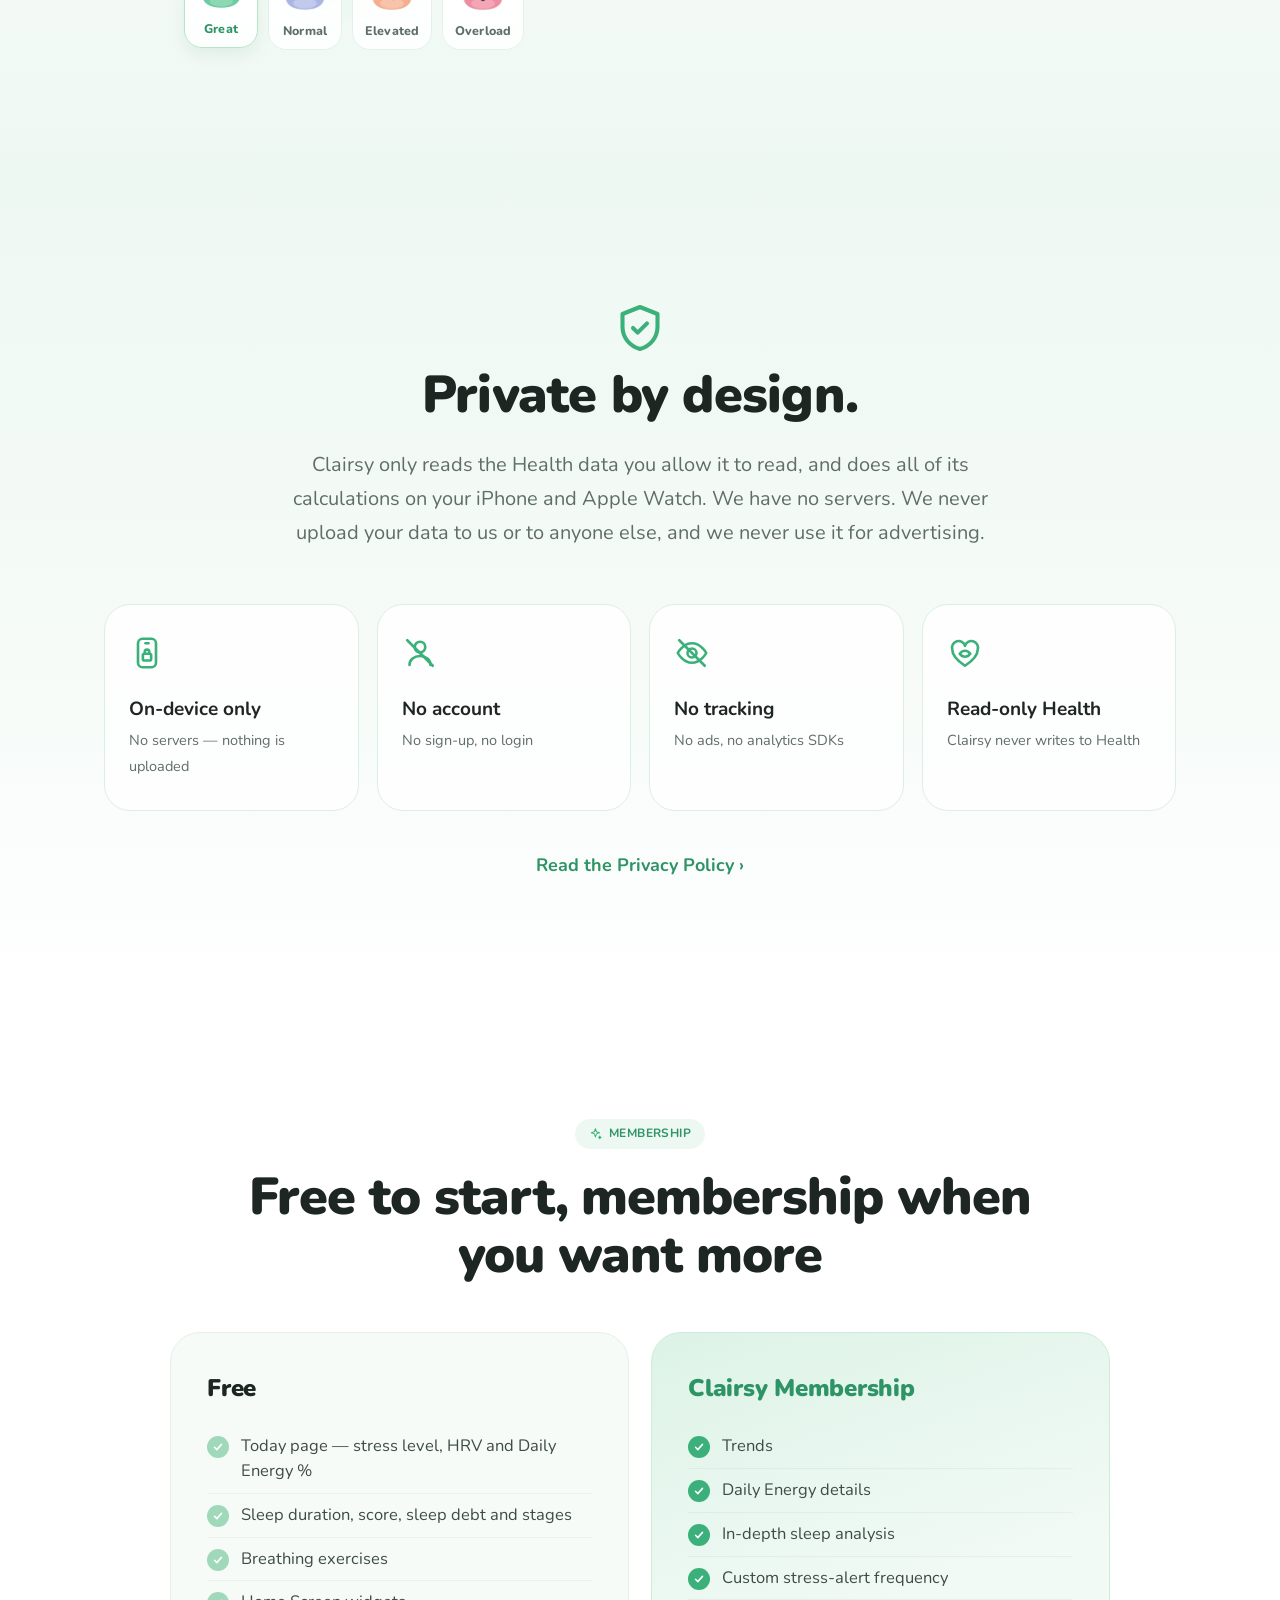
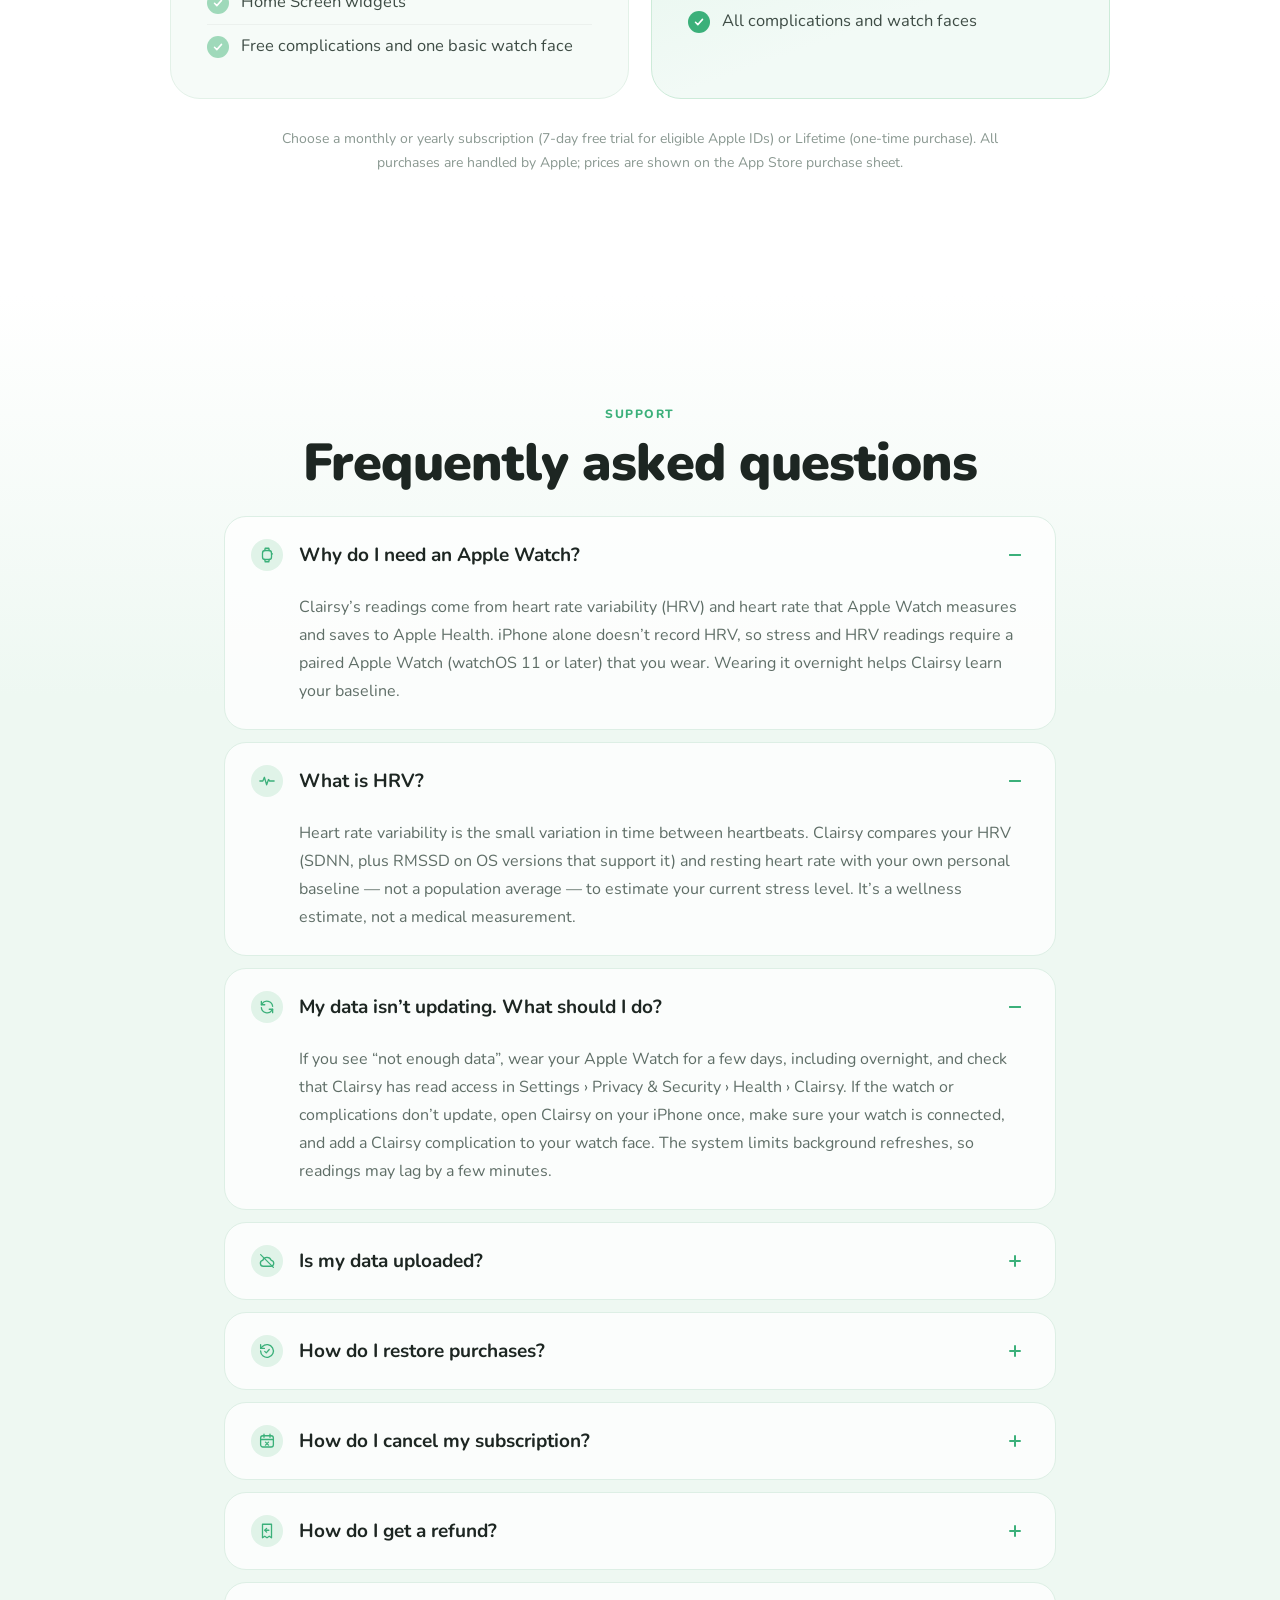
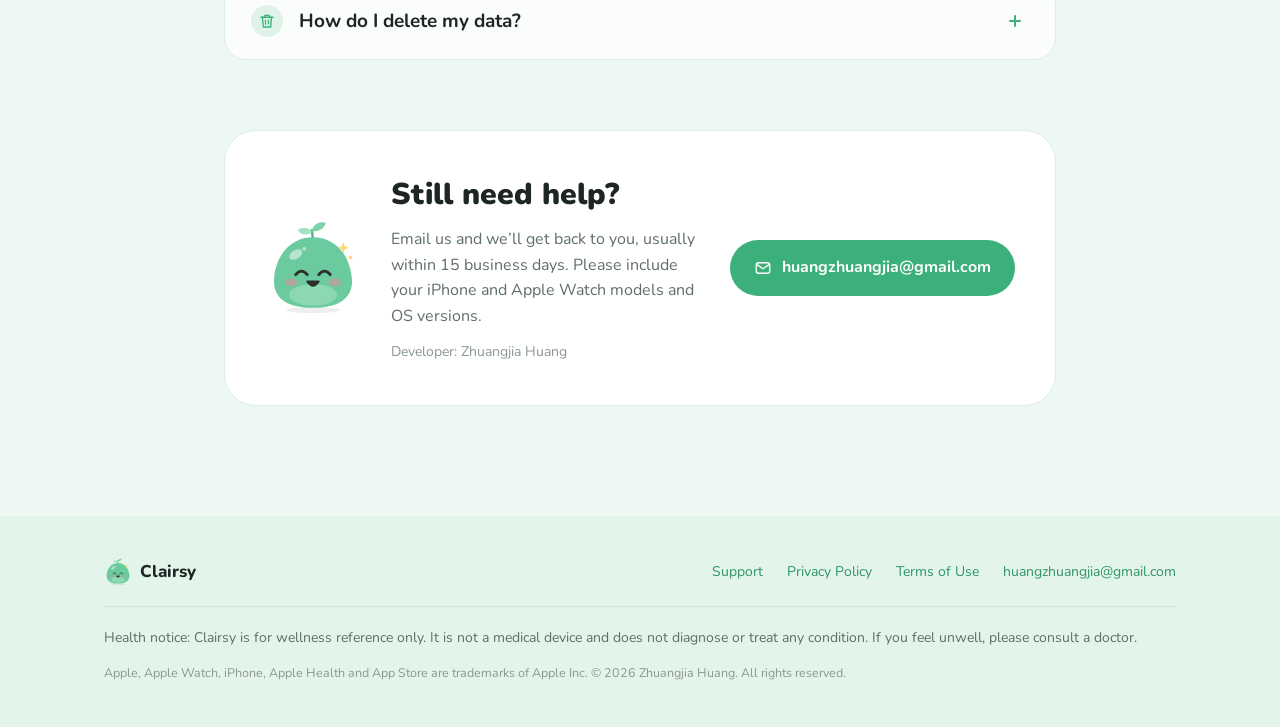
==== commit 93dd8f38: "Hero: drop free line next to App Store badge; step 03 EN watch alert reshoot (real Normal-mode copy," ====
--- a/en/index.html
+++ b/en/index.html
@@ -11,7 +11,7 @@
 <section class="hero"><div class="cloud c1"></div><div class="cloud c2"></div><div class="cloud c3"></div><div class="wrap hgrid"><div class="hin">
 <svg class="wx ld" style="--d:0" viewBox="0 0 64 44" aria-hidden="true"><circle cx="40" cy="16" r="11" fill="#FFD45C"/><path d="M14 40h30a10 10 0 0 0 1-19.9A13 13 0 0 0 20.5 24 8 8 0 0 0 14 40z" fill="#fff" stroke="#E3EFE8"/></svg>
 <p class="eyebrow ld" style="--d:0">Clairsy · HRV stress monitor for Apple Watch</p><h1 class="ld" style="--d:1">Your stress, like the <em>weather</em>.</h1><p class="comp ld" style="--d:2">Qingqing stays with you, getting to know you — a health companion that gets you.</p><p class="lead ld" style="--d:3">Clairsy reads heart rate variability and heart rate from your Apple Watch, compares them with your own baseline, and tells you how you're doing right now — Great, Normal, Elevated or Overload. Qingqing changes with you. Everything is calculated on your iPhone and Apple Watch.</p>
-<div class="cta ld" style="--d:4"><a class="appstore" href="https://apps.apple.com/"><img src="../assets/badge-en-us.svg?v=a26fc5b383" alt="Download on the App Store" height="48"></a><span class="free">Free: see your stress level and Daily Energy %.</span></div>
+<div class="cta ld" style="--d:4"><a class="appstore" href="https://apps.apple.com/"><img src="../assets/badge-en-us.svg?v=a26fc5b383" alt="Download on the App Store" height="48"></a></div>
 <p class="req ld" style="--d:5">Requires iPhone with iOS 18 or later and a paired Apple Watch (watchOS 11 or later).</p></div>
 <div class="hvis"><div class="stage ld" style="--d:5"><div class="glow"></div>
 <div class="dev p1" data-px="-0.06"><img src="../assets/vigor-en.webp?v=c105740d5c" alt="" width="603" height="1311"></div>
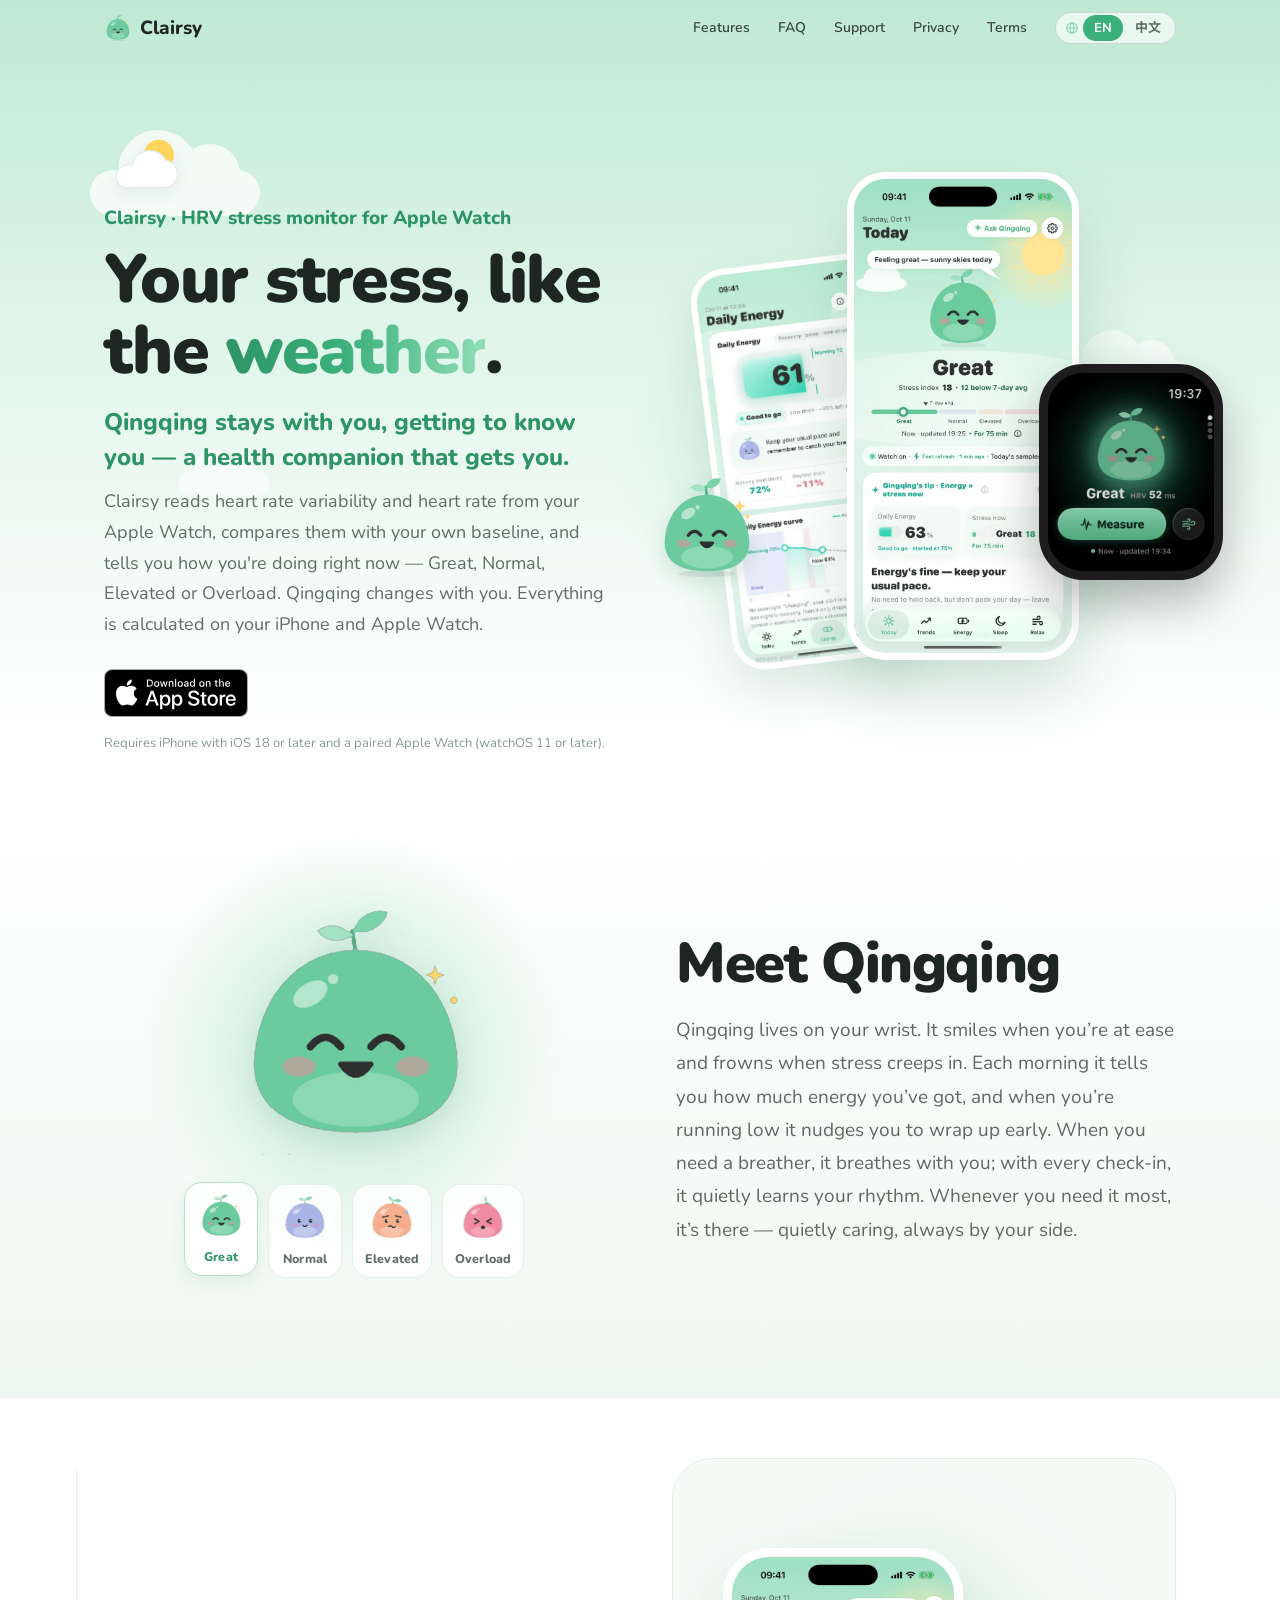
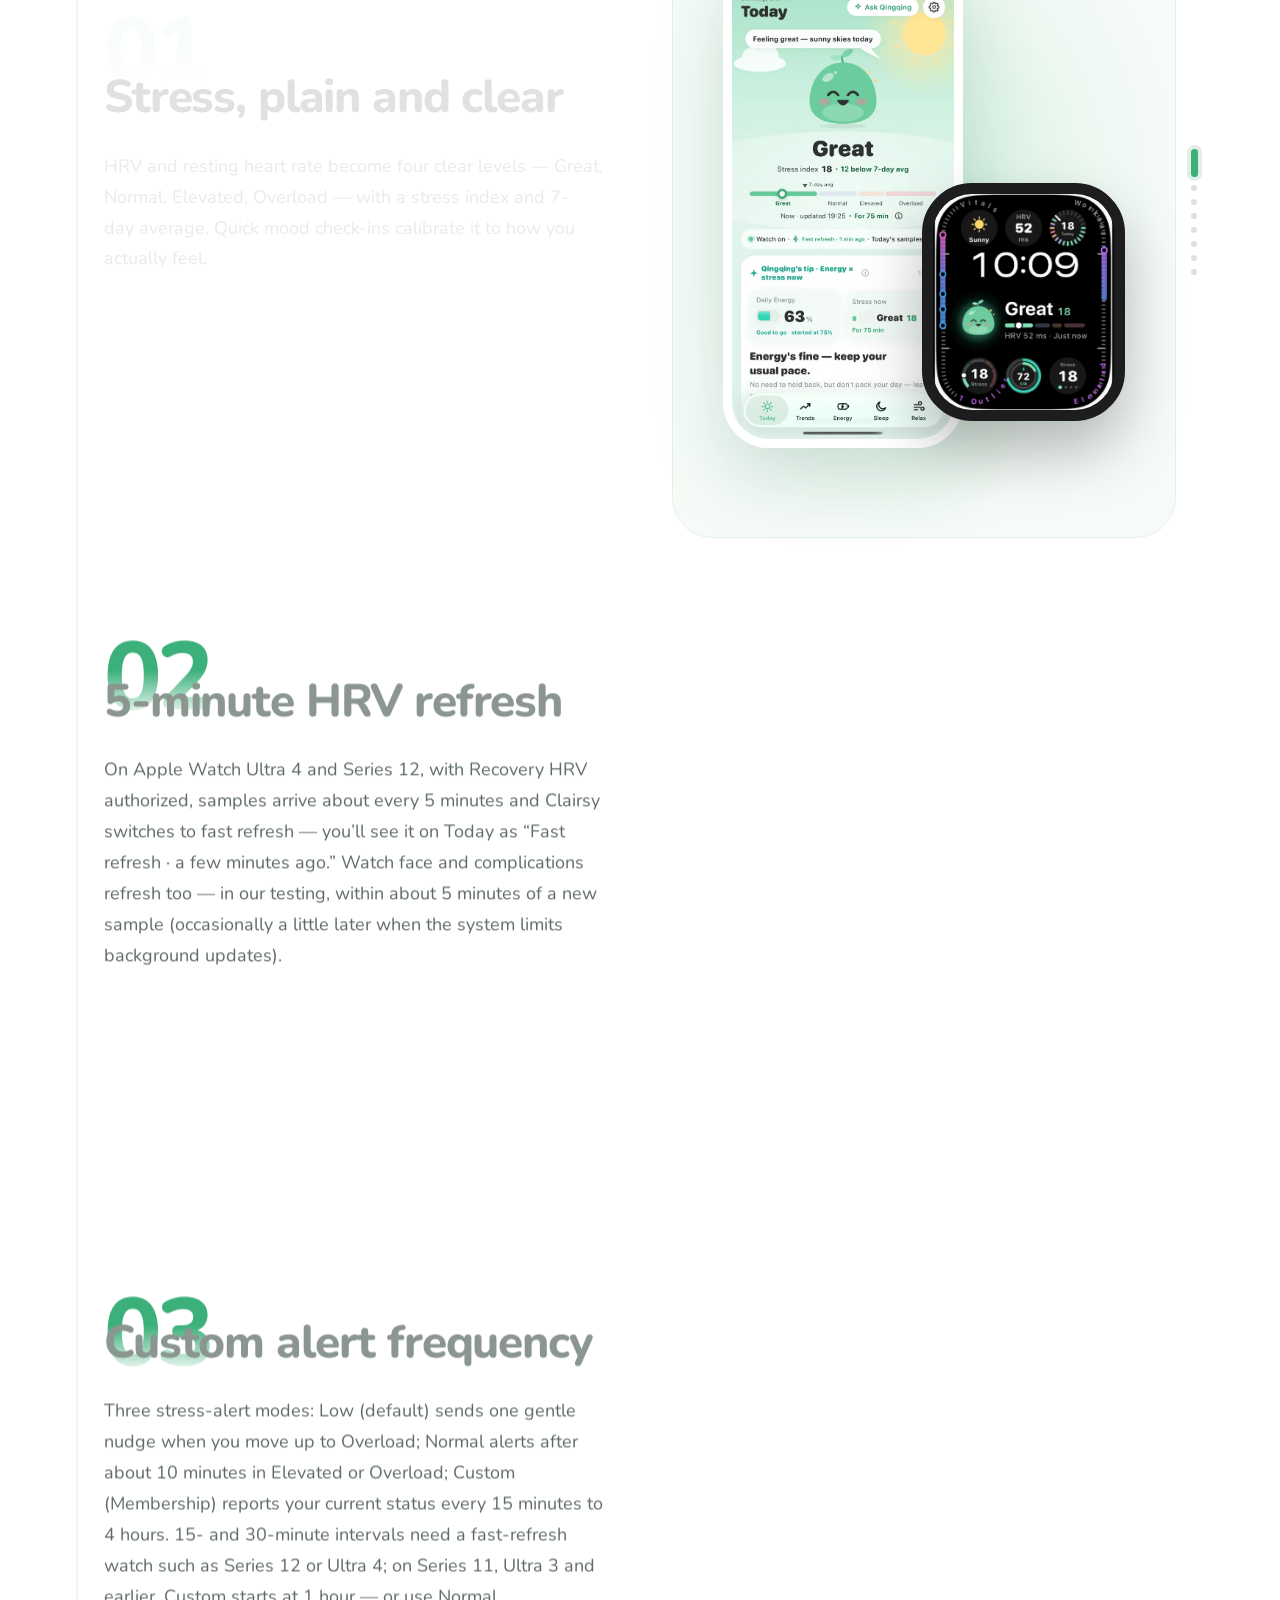
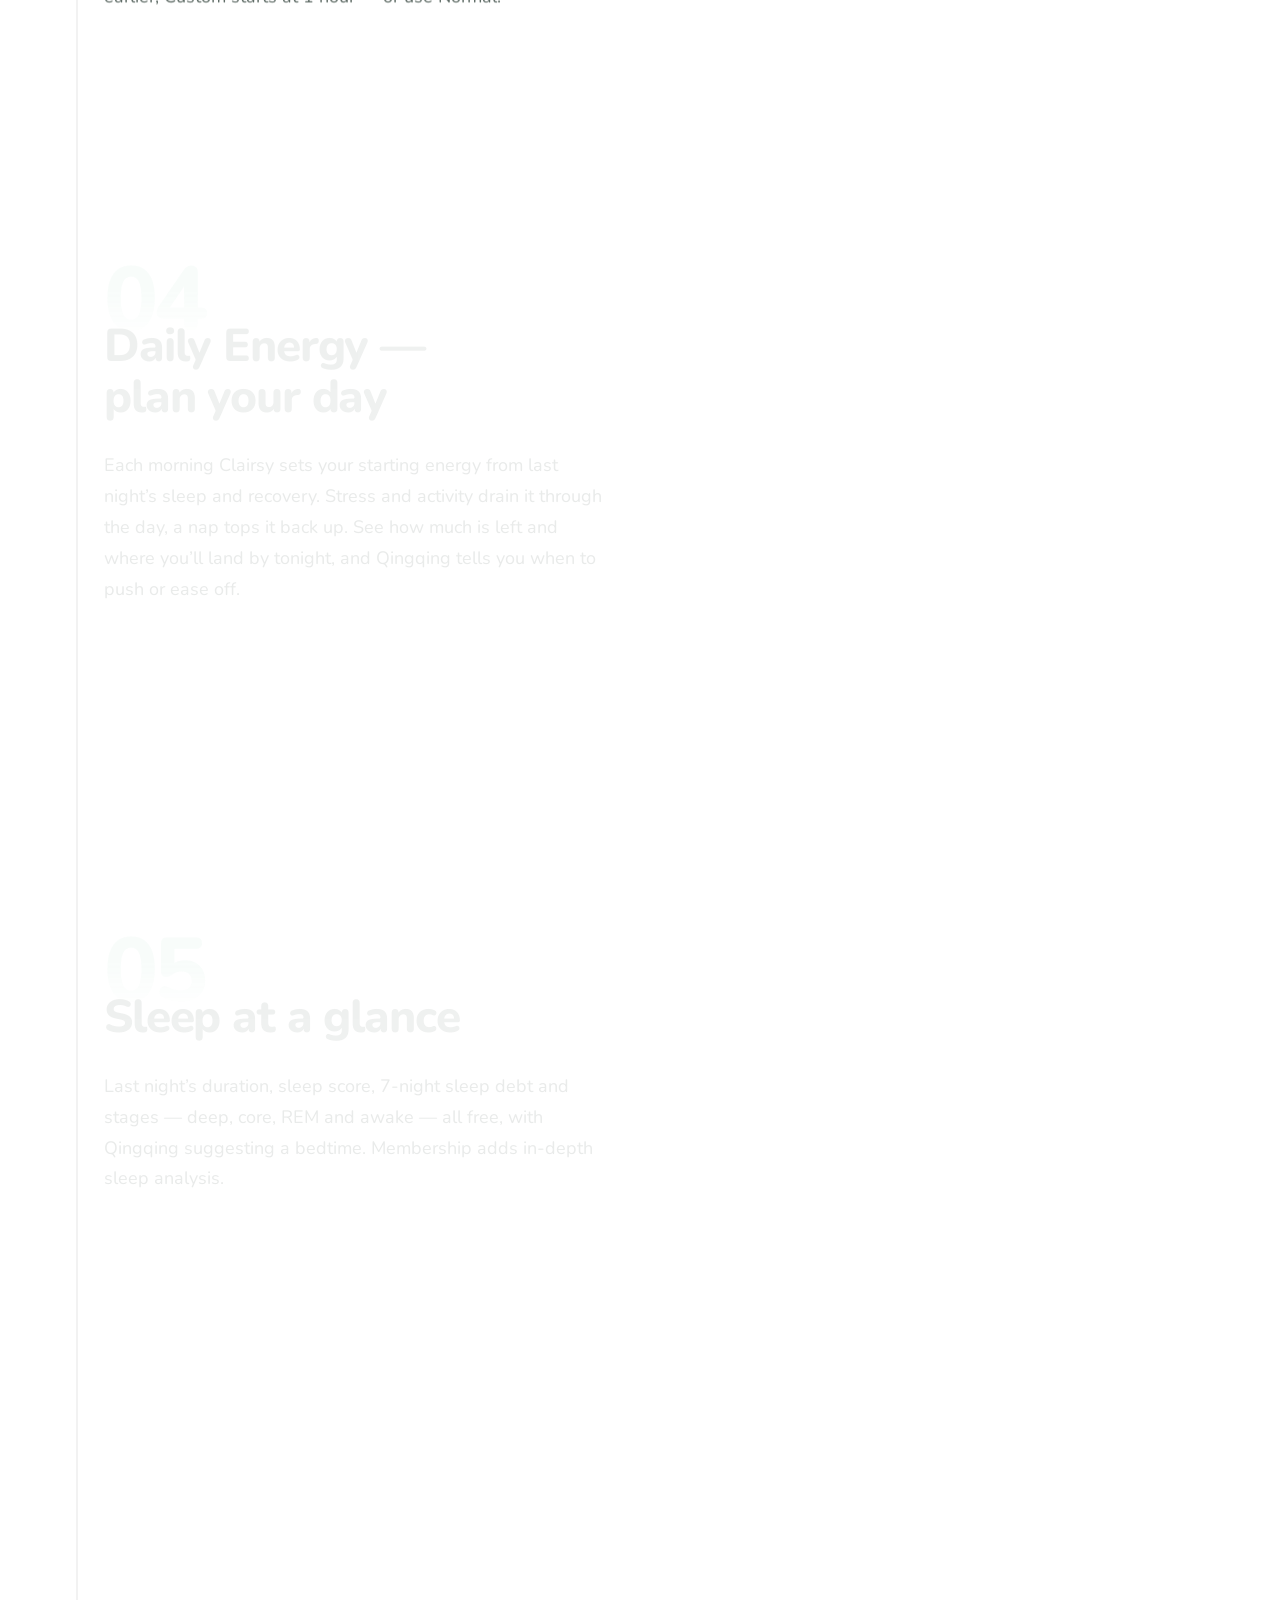
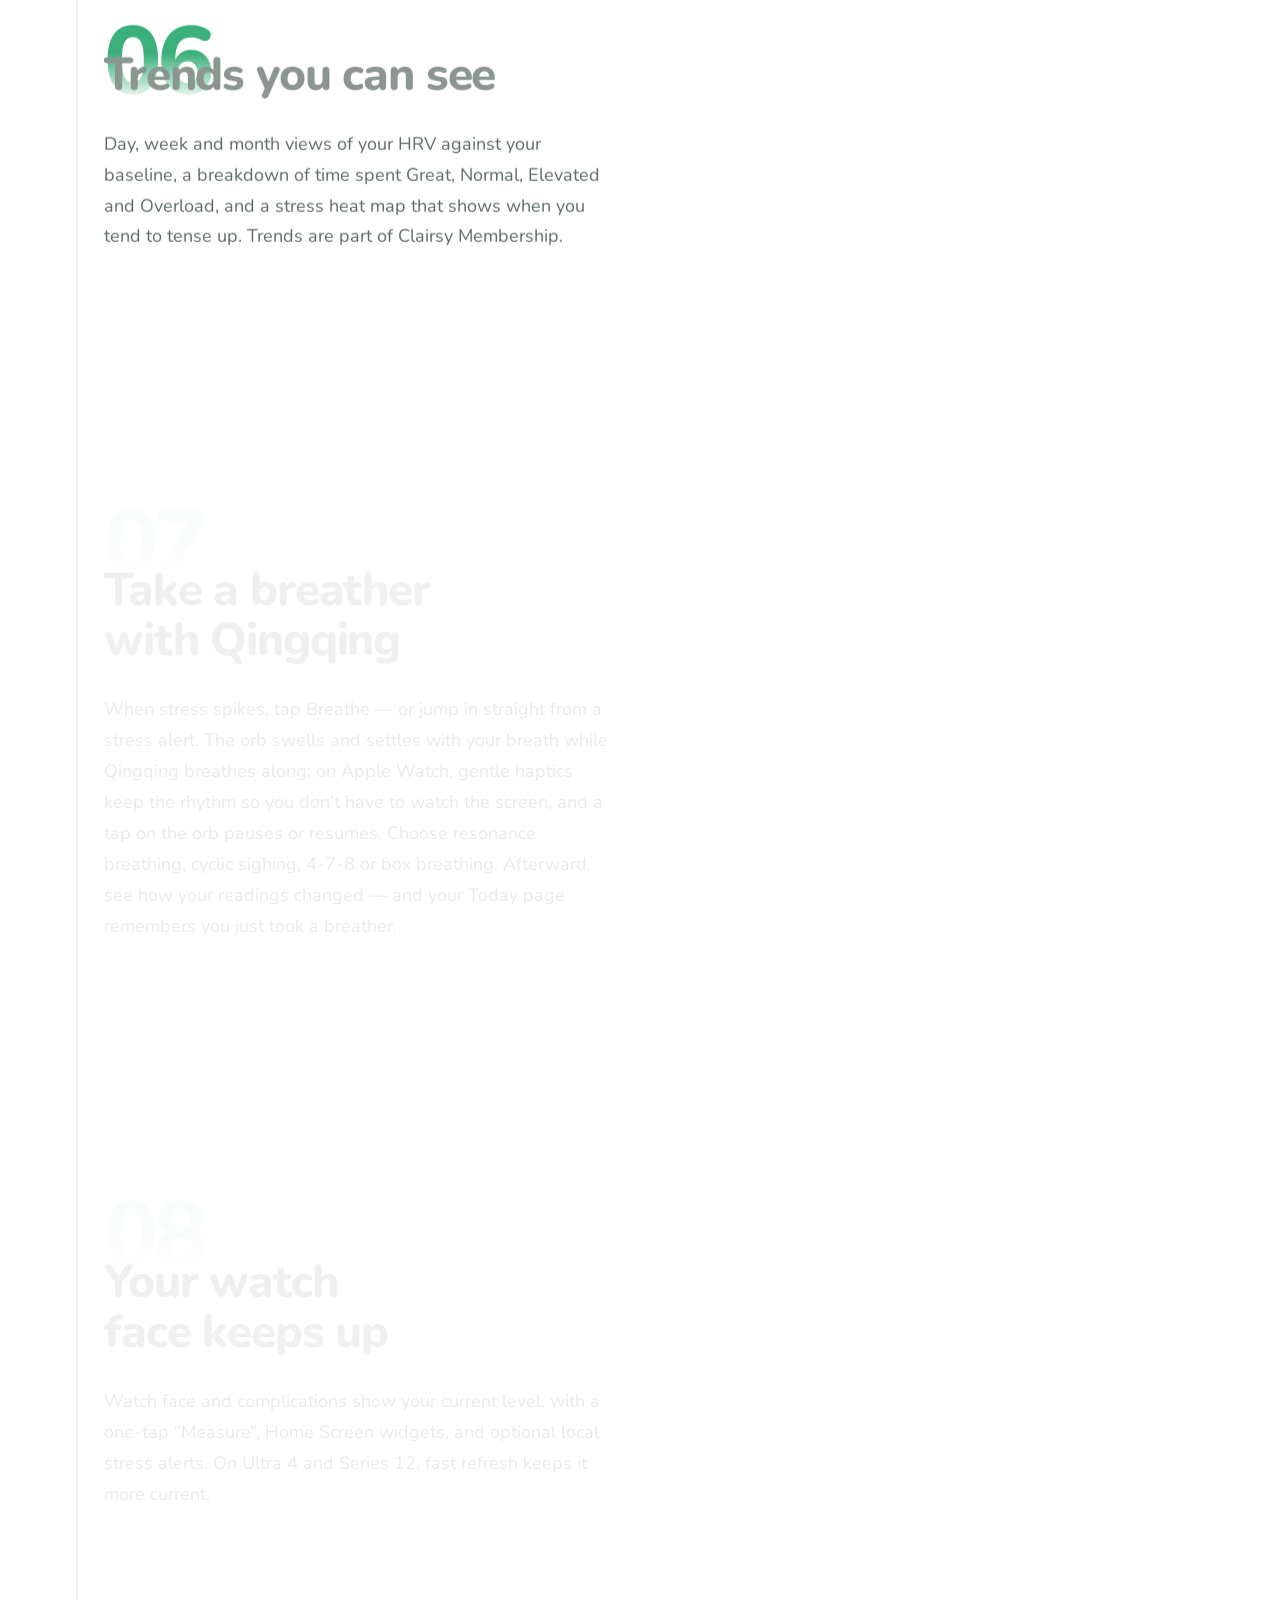
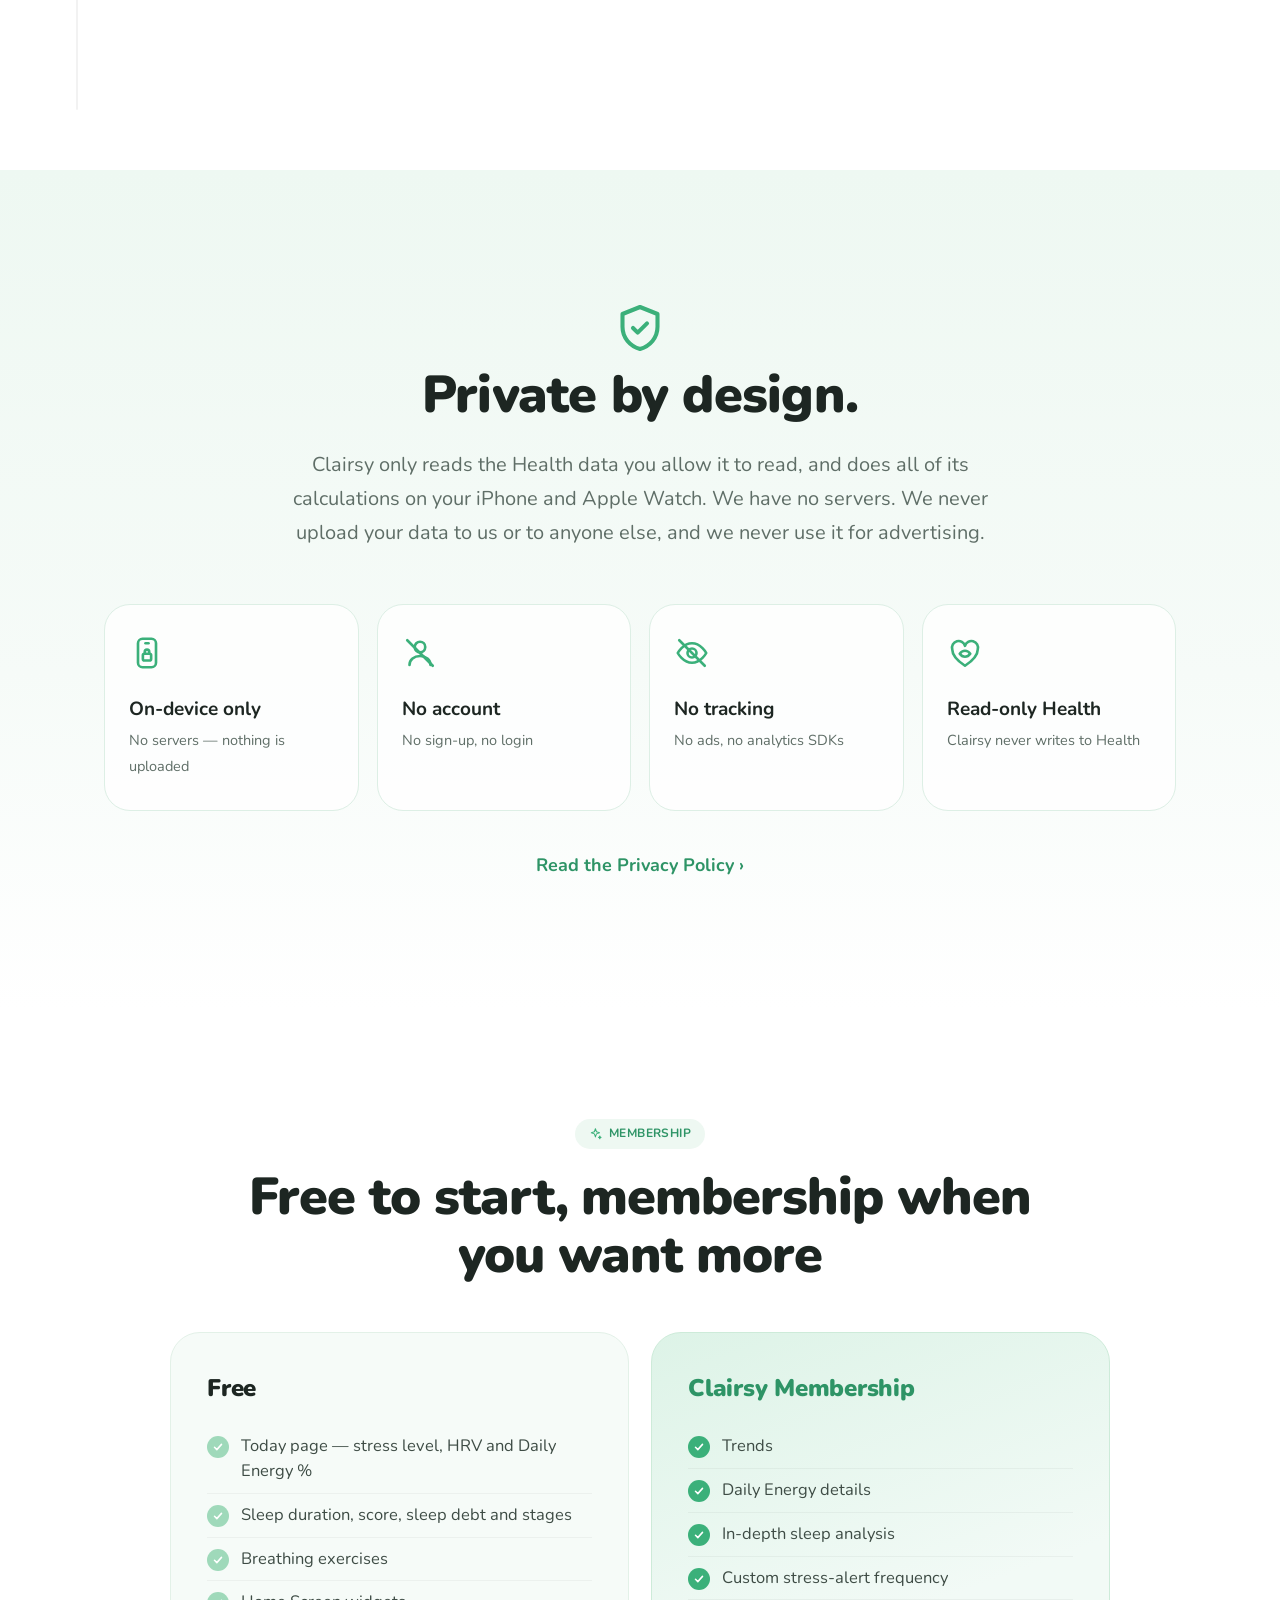
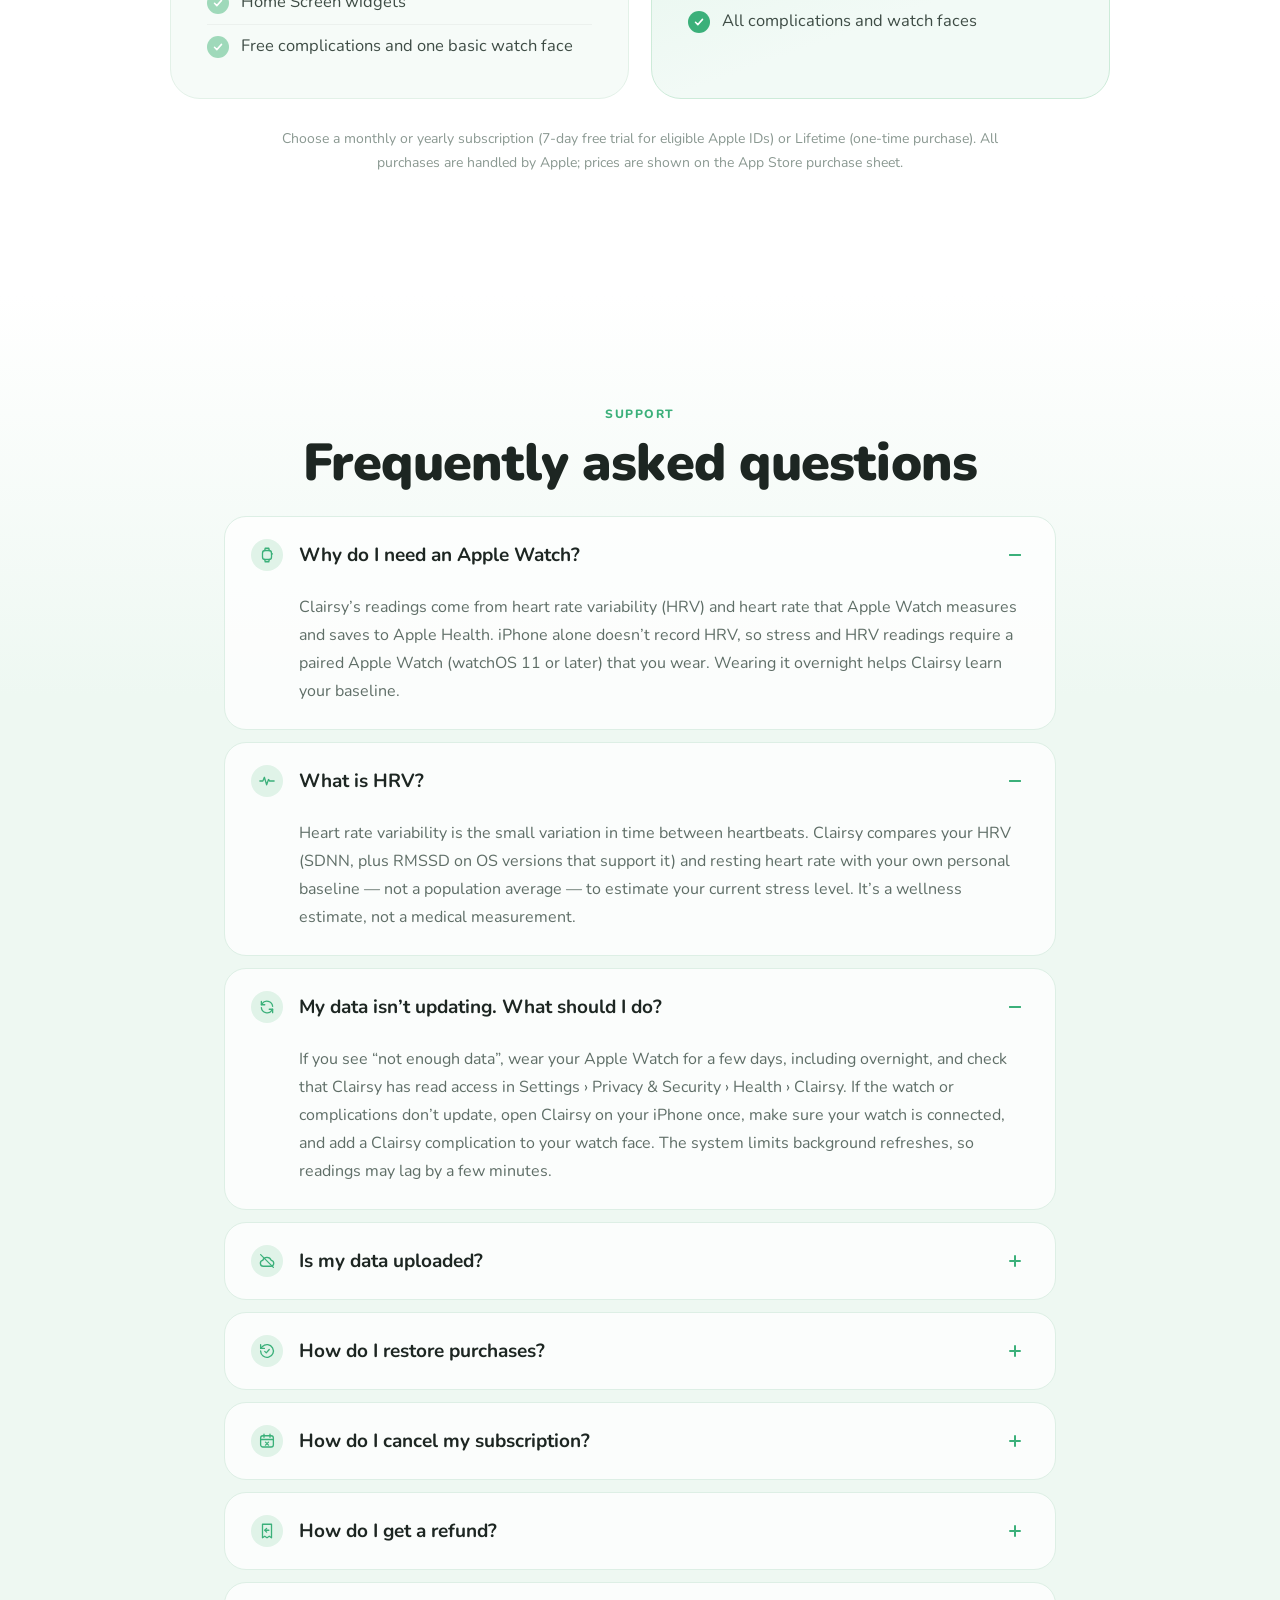
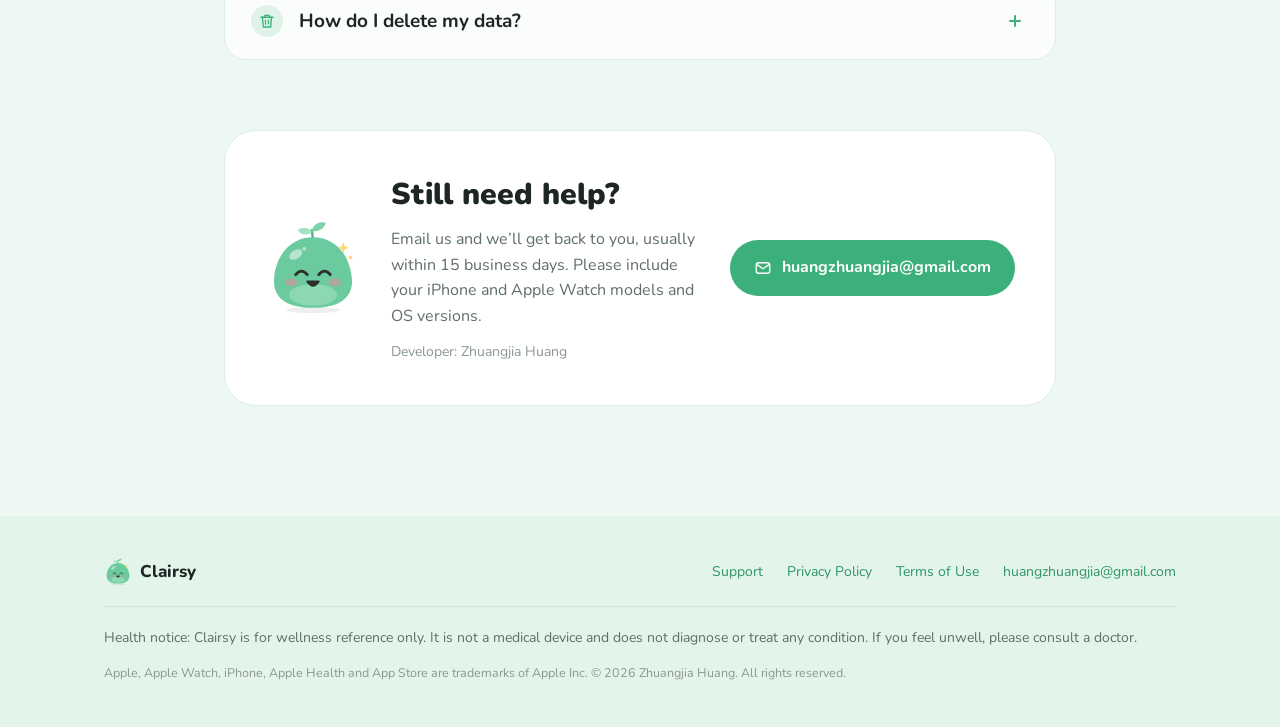
==== commit 93317182: "Move Meet Qingqing right after hero; new Qingqing copy (zh/en)" ====
--- a/en/index.html
+++ b/en/index.html
@@ -18,12 +18,12 @@
 <div class="dev p2" data-px="0"><img src="../assets/today-en.webp?v=0098471fe0" alt="Clairsy Today" width="603" height="1311"></div>
 <div class="dev wt" data-px="0.08"><img src="../assets/watch-en.webp?v=d67c154252" alt="Clairsy on Apple Watch" width="416" height="496"></div>
 <img class="mas" src="../assets/qingqing.svg?v=ae6b4a3a9c" alt="" width="135" height="135"></div></div></div></section>
-<section id="features" class="feat"><div class="wrap sgrid"><div class="steps"><div class="rail" aria-hidden="true"><i></i></div><div class="step reveal" data-step="0"><div class="stept"><span class="n" aria-hidden="true">01</span><h3>Stress, plain and clear</h3></div><p>HRV and resting heart rate become four clear levels — Great, Normal, Elevated, Overload — with a stress index and 7-day average. Quick mood check-ins calibrate it to how you actually feel.</p><div class="inl"><div class="duo"><div class="ph"><img src="../assets/today-en.webp?v=0098471fe0" alt="Clairsy Today" width="603" height="1311" loading="lazy"></div><div class="wa"><img src="../assets/watch-ultra-en.webp?v=8417fa780b" alt="Clairsy Status Gauge face on Apple Watch Ultra" width="416" height="496" loading="lazy"></div></div></div></div><div class="step reveal" data-step="1"><div class="stept"><span class="n" aria-hidden="true">02</span><h3>5-minute HRV refresh</h3></div><p>On Apple Watch Ultra 4 and Series 12, with Recovery HRV authorized, samples arrive about every 5 minutes and Clairsy switches to fast refresh — you’ll see it on Today as “Fast refresh · a few minutes ago.” Watch face and complications refresh too — in our testing, within about 5 minutes of a new sample (occasionally a little later when the system limits background updates).</p><div class="inl"><div class="duo"><div class="ph"><img src="../assets/hrv-en.webp?v=711db39cfe" alt="Today · Fast refresh" width="603" height="1311" loading="lazy"></div><div class="wa"><img src="../assets/watch-status-en.webp?v=80fe1e797e" alt="Clairsy on Apple Watch" width="416" height="496" loading="lazy"></div></div></div></div><div class="step reveal" data-step="2"><div class="stept"><span class="n" aria-hidden="true">03</span><h3>Custom alert frequency</h3></div><p>Three stress-alert modes: Low (default) sends one gentle nudge when you move up to Overload; Normal alerts after about 10 minutes in Elevated or Overload; Custom (Membership) reports your current status every 15 minutes to 4 hours. 15- and 30-minute intervals need a fast-refresh watch such as Series 12 or Ultra 4; on Series 11, Ultra 3 and earlier, Custom starts at 1 hour — or use Normal.</p><div class="inl"><div class="duo"><div class="ph"><img src="../assets/alerts-en.webp?v=3b4e01b3a4" alt="Stress alerts" width="603" height="1311" loading="lazy"></div><div class="wa"><img src="../assets/watch-alert-en.webp?v=2d64670a13" alt="Clairsy stress alert on Apple Watch" width="416" height="496" loading="lazy"></div></div></div></div><div class="step reveal" data-step="3"><div class="stept"><span class="n" aria-hidden="true">04</span><h3>Daily Energy — plan your day</h3></div><p>Each morning Clairsy sets your starting energy from last night’s sleep and recovery. Stress and activity drain it through the day, a nap tops it back up. See how much is left and where you’ll land by tonight, and Qingqing tells you when to push or ease off.</p><div class="inl"><div class="duo"><div class="ph"><img src="../assets/vigor-en.webp?v=c105740d5c" alt="Daily Energy" width="603" height="1311" loading="lazy"></div><div class="wa"><img src="../assets/watch-vigor-en.webp?v=c22f17e995" alt="Daily Energy on Apple Watch" width="416" height="496" loading="lazy"></div></div></div></div><div class="step reveal" data-step="4"><div class="stept"><span class="n" aria-hidden="true">05</span><h3>Sleep at a glance</h3></div><p>Last night’s duration, sleep score, 7-night sleep debt and stages — deep, core, REM and awake — all free, with Qingqing suggesting a bedtime. Membership adds in-depth sleep analysis.</p><div class="inl"><div class="ph"><img src="../assets/sleep-en.webp?v=5c2634cd5b" alt="Sleep" width="603" height="1311" loading="lazy"></div></div></div><div class="step reveal" data-step="5"><div class="stept"><span class="n" aria-hidden="true">06</span><h3>Trends you can see</h3></div><p>Day, week and month views of your HRV against your baseline, a breakdown of time spent Great, Normal, Elevated and Overload, and a stress heat map that shows when you tend to tense up. Trends are part of Clairsy Membership.</p><div class="inl"><div class="duo"><div class="ph"><img src="../assets/trends-en.webp?v=e3e7e69584" alt="Trends" width="603" height="1311" loading="lazy"></div><div class="wa"><img src="../assets/watch-today-en.webp?v=192cea627f" alt="Today’s stress timeline on Apple Watch" width="416" height="496" loading="lazy"></div></div></div></div><div class="step reveal" data-step="6"><div class="stept"><span class="n" aria-hidden="true">07</span><h3>Take a breather with Qingqing</h3></div><p>When stress spikes, tap Breathe — or jump in straight from a stress alert. The orb swells and settles with your breath while Qingqing breathes along; on Apple Watch, gentle haptics keep the rhythm so you don’t have to watch the screen, and a tap on the orb pauses or resumes. Choose resonance breathing, cyclic sighing, 4-7-8 or box breathing. Afterward, see how your readings changed — and your Today page remembers you just took a breather.</p><div class="inl"><div class="duo"><div class="ph"><img src="../assets/breath-en.webp?v=dd0da5266d" alt="Breathing exercise" width="603" height="1311" loading="lazy"></div><div class="wa"><img src="../assets/watch-breath-en.webp?v=02ed8562ae" alt="Breathe on Apple Watch" width="416" height="496" loading="lazy"></div></div></div></div><div class="step reveal" data-step="7"><div class="stept"><span class="n" aria-hidden="true">08</span><h3>Your watch face keeps up</h3></div><p>Watch face and complications show your current level, with a one-tap “Measure”, Home Screen widgets, and optional local stress alerts. On Ultra 4 and Series 12, fast refresh keeps it more current.</p><div class="inl"><div class="wa"><img src="../assets/watch-en.webp?v=d67c154252" alt="Clairsy on Apple Watch" width="416" height="496" loading="lazy"></div></div></div></div><div class="sticky"><div class="devbox"><div class="frame on" data-frame="0"><div class="duo"><div class="ph"><img src="../assets/today-en.webp?v=0098471fe0" alt="Clairsy Today" width="603" height="1311" loading="lazy"></div><div class="wa"><img src="../assets/watch-ultra-en.webp?v=8417fa780b" alt="Clairsy Status Gauge face on Apple Watch Ultra" width="416" height="496" loading="lazy"></div></div></div><div class="frame" data-frame="1"><div class="duo"><div class="ph"><img src="../assets/hrv-en.webp?v=711db39cfe" alt="Today · Fast refresh" width="603" height="1311" loading="lazy"></div><div class="wa"><img src="../assets/watch-status-en.webp?v=80fe1e797e" alt="Clairsy on Apple Watch" width="416" height="496" loading="lazy"></div></div></div><div class="frame" data-frame="2"><div class="duo"><div class="ph"><img src="../assets/alerts-en.webp?v=3b4e01b3a4" alt="Stress alerts" width="603" height="1311" loading="lazy"></div><div class="wa"><img src="../assets/watch-alert-en.webp?v=2d64670a13" alt="Clairsy stress alert on Apple Watch" width="416" height="496" loading="lazy"></div></div></div><div class="frame" data-frame="3"><div class="duo"><div class="ph"><img src="../assets/vigor-en.webp?v=c105740d5c" alt="Daily Energy" width="603" height="1311" loading="lazy"></div><div class="wa"><img src="../assets/watch-vigor-en.webp?v=c22f17e995" alt="Daily Energy on Apple Watch" width="416" height="496" loading="lazy"></div></div></div><div class="frame" data-frame="4"><div class="ph"><img src="../assets/sleep-en.webp?v=5c2634cd5b" alt="Sleep" width="603" height="1311" loading="lazy"></div></div><div class="frame" data-frame="5"><div class="duo"><div class="ph"><img src="../assets/trends-en.webp?v=e3e7e69584" alt="Trends" width="603" height="1311" loading="lazy"></div><div class="wa"><img src="../assets/watch-today-en.webp?v=192cea627f" alt="Today’s stress timeline on Apple Watch" width="416" height="496" loading="lazy"></div></div></div><div class="frame" data-frame="6"><div class="duo"><div class="ph"><img src="../assets/breath-en.webp?v=dd0da5266d" alt="Breathing exercise" width="603" height="1311" loading="lazy"></div><div class="wa"><img src="../assets/watch-breath-en.webp?v=02ed8562ae" alt="Breathe on Apple Watch" width="416" height="496" loading="lazy"></div></div></div><div class="frame" data-frame="7"><div class="wa"><img src="../assets/watch-en.webp?v=d67c154252" alt="Clairsy on Apple Watch" width="416" height="496" loading="lazy"></div></div></div><div class="dots" aria-hidden="true"><i class="on"></i><i class=""></i><i class=""></i><i class=""></i><i class=""></i><i class=""></i><i class=""></i><i class=""></i></div></div></div></section>
 <section id="qingqing" class="meet"><div class="wrap"><div class="meetcard reveal">
 <div class="meetvis"><div class="meet-stage" aria-hidden="true"><img class="meet-face on" data-mood="chill" src="../assets/moods/chill.png?v=1ec6799918" alt="" width="220" height="220" loading="lazy"><img class="meet-face" data-mood="steady" src="../assets/moods/steady.png?v=08b04779e4" alt="" width="220" height="220" loading="lazy"><img class="meet-face" data-mood="tense" src="../assets/moods/tense.png?v=b3b451586a" alt="" width="220" height="220" loading="lazy"><img class="meet-face" data-mood="stressed" src="../assets/moods/stressed.png?v=03b7959c35" alt="" width="220" height="220" loading="lazy"></div>
 <div class="moods" role="group" aria-label="Meet Qingqing"><button type="button" class="mood on" data-mood="chill" aria-pressed="true"><img src="../assets/moods/chill.png?v=1ec6799918" alt="" width="56" height="56" loading="lazy"><span>Great</span></button><button type="button" class="mood" data-mood="steady" aria-pressed="false"><img src="../assets/moods/steady.png?v=08b04779e4" alt="" width="56" height="56" loading="lazy"><span>Normal</span></button><button type="button" class="mood" data-mood="tense" aria-pressed="false"><img src="../assets/moods/tense.png?v=b3b451586a" alt="" width="56" height="56" loading="lazy"><span>Elevated</span></button><button type="button" class="mood" data-mood="stressed" aria-pressed="false"><img src="../assets/moods/stressed.png?v=03b7959c35" alt="" width="56" height="56" loading="lazy"><span>Overload</span></button></div></div>
-<div class="meettxt"><h2>Meet Qingqing</h2><p>Qingqing is the little companion on your wrist. When your stress level changes, so does its expression. When you take a breather, it breathes with you. After check-ins, it learns you a little better. Not a coach — a companion.</p></div>
+<div class="meettxt"><h2>Meet Qingqing</h2><p>Qingqing lives on your wrist. It smiles when you’re at ease and frowns when stress creeps in. Each morning it tells you how much energy you’ve got, and when you’re running low it nudges you to wrap up early. When you need a breather, it breathes with you; with every check-in, it quietly learns your rhythm. Whenever you need it most, it’s there — quietly caring, always by your side.</p></div>
 </div></div></section>
+<section id="features" class="feat"><div class="wrap sgrid"><div class="steps"><div class="rail" aria-hidden="true"><i></i></div><div class="step reveal" data-step="0"><div class="stept"><span class="n" aria-hidden="true">01</span><h3>Stress, plain and clear</h3></div><p>HRV and resting heart rate become four clear levels — Great, Normal, Elevated, Overload — with a stress index and 7-day average. Quick mood check-ins calibrate it to how you actually feel.</p><div class="inl"><div class="duo"><div class="ph"><img src="../assets/today-en.webp?v=0098471fe0" alt="Clairsy Today" width="603" height="1311" loading="lazy"></div><div class="wa"><img src="../assets/watch-ultra-en.webp?v=8417fa780b" alt="Clairsy Status Gauge face on Apple Watch Ultra" width="416" height="496" loading="lazy"></div></div></div></div><div class="step reveal" data-step="1"><div class="stept"><span class="n" aria-hidden="true">02</span><h3>5-minute HRV refresh</h3></div><p>On Apple Watch Ultra 4 and Series 12, with Recovery HRV authorized, samples arrive about every 5 minutes and Clairsy switches to fast refresh — you’ll see it on Today as “Fast refresh · a few minutes ago.” Watch face and complications refresh too — in our testing, within about 5 minutes of a new sample (occasionally a little later when the system limits background updates).</p><div class="inl"><div class="duo"><div class="ph"><img src="../assets/hrv-en.webp?v=711db39cfe" alt="Today · Fast refresh" width="603" height="1311" loading="lazy"></div><div class="wa"><img src="../assets/watch-status-en.webp?v=80fe1e797e" alt="Clairsy on Apple Watch" width="416" height="496" loading="lazy"></div></div></div></div><div class="step reveal" data-step="2"><div class="stept"><span class="n" aria-hidden="true">03</span><h3>Custom alert frequency</h3></div><p>Three stress-alert modes: Low (default) sends one gentle nudge when you move up to Overload; Normal alerts after about 10 minutes in Elevated or Overload; Custom (Membership) reports your current status every 15 minutes to 4 hours. 15- and 30-minute intervals need a fast-refresh watch such as Series 12 or Ultra 4; on Series 11, Ultra 3 and earlier, Custom starts at 1 hour — or use Normal.</p><div class="inl"><div class="duo"><div class="ph"><img src="../assets/alerts-en.webp?v=3b4e01b3a4" alt="Stress alerts" width="603" height="1311" loading="lazy"></div><div class="wa"><img src="../assets/watch-alert-en.webp?v=2d64670a13" alt="Clairsy stress alert on Apple Watch" width="416" height="496" loading="lazy"></div></div></div></div><div class="step reveal" data-step="3"><div class="stept"><span class="n" aria-hidden="true">04</span><h3>Daily Energy — plan your day</h3></div><p>Each morning Clairsy sets your starting energy from last night’s sleep and recovery. Stress and activity drain it through the day, a nap tops it back up. See how much is left and where you’ll land by tonight, and Qingqing tells you when to push or ease off.</p><div class="inl"><div class="duo"><div class="ph"><img src="../assets/vigor-en.webp?v=c105740d5c" alt="Daily Energy" width="603" height="1311" loading="lazy"></div><div class="wa"><img src="../assets/watch-vigor-en.webp?v=c22f17e995" alt="Daily Energy on Apple Watch" width="416" height="496" loading="lazy"></div></div></div></div><div class="step reveal" data-step="4"><div class="stept"><span class="n" aria-hidden="true">05</span><h3>Sleep at a glance</h3></div><p>Last night’s duration, sleep score, 7-night sleep debt and stages — deep, core, REM and awake — all free, with Qingqing suggesting a bedtime. Membership adds in-depth sleep analysis.</p><div class="inl"><div class="ph"><img src="../assets/sleep-en.webp?v=5c2634cd5b" alt="Sleep" width="603" height="1311" loading="lazy"></div></div></div><div class="step reveal" data-step="5"><div class="stept"><span class="n" aria-hidden="true">06</span><h3>Trends you can see</h3></div><p>Day, week and month views of your HRV against your baseline, a breakdown of time spent Great, Normal, Elevated and Overload, and a stress heat map that shows when you tend to tense up. Trends are part of Clairsy Membership.</p><div class="inl"><div class="duo"><div class="ph"><img src="../assets/trends-en.webp?v=e3e7e69584" alt="Trends" width="603" height="1311" loading="lazy"></div><div class="wa"><img src="../assets/watch-today-en.webp?v=192cea627f" alt="Today’s stress timeline on Apple Watch" width="416" height="496" loading="lazy"></div></div></div></div><div class="step reveal" data-step="6"><div class="stept"><span class="n" aria-hidden="true">07</span><h3>Take a breather with Qingqing</h3></div><p>When stress spikes, tap Breathe — or jump in straight from a stress alert. The orb swells and settles with your breath while Qingqing breathes along; on Apple Watch, gentle haptics keep the rhythm so you don’t have to watch the screen, and a tap on the orb pauses or resumes. Choose resonance breathing, cyclic sighing, 4-7-8 or box breathing. Afterward, see how your readings changed — and your Today page remembers you just took a breather.</p><div class="inl"><div class="duo"><div class="ph"><img src="../assets/breath-en.webp?v=dd0da5266d" alt="Breathing exercise" width="603" height="1311" loading="lazy"></div><div class="wa"><img src="../assets/watch-breath-en.webp?v=02ed8562ae" alt="Breathe on Apple Watch" width="416" height="496" loading="lazy"></div></div></div></div><div class="step reveal" data-step="7"><div class="stept"><span class="n" aria-hidden="true">08</span><h3>Your watch face keeps up</h3></div><p>Watch face and complications show your current level, with a one-tap “Measure”, Home Screen widgets, and optional local stress alerts. On Ultra 4 and Series 12, fast refresh keeps it more current.</p><div class="inl"><div class="wa"><img src="../assets/watch-en.webp?v=d67c154252" alt="Clairsy on Apple Watch" width="416" height="496" loading="lazy"></div></div></div></div><div class="sticky"><div class="devbox"><div class="frame on" data-frame="0"><div class="duo"><div class="ph"><img src="../assets/today-en.webp?v=0098471fe0" alt="Clairsy Today" width="603" height="1311" loading="lazy"></div><div class="wa"><img src="../assets/watch-ultra-en.webp?v=8417fa780b" alt="Clairsy Status Gauge face on Apple Watch Ultra" width="416" height="496" loading="lazy"></div></div></div><div class="frame" data-frame="1"><div class="duo"><div class="ph"><img src="../assets/hrv-en.webp?v=711db39cfe" alt="Today · Fast refresh" width="603" height="1311" loading="lazy"></div><div class="wa"><img src="../assets/watch-status-en.webp?v=80fe1e797e" alt="Clairsy on Apple Watch" width="416" height="496" loading="lazy"></div></div></div><div class="frame" data-frame="2"><div class="duo"><div class="ph"><img src="../assets/alerts-en.webp?v=3b4e01b3a4" alt="Stress alerts" width="603" height="1311" loading="lazy"></div><div class="wa"><img src="../assets/watch-alert-en.webp?v=2d64670a13" alt="Clairsy stress alert on Apple Watch" width="416" height="496" loading="lazy"></div></div></div><div class="frame" data-frame="3"><div class="duo"><div class="ph"><img src="../assets/vigor-en.webp?v=c105740d5c" alt="Daily Energy" width="603" height="1311" loading="lazy"></div><div class="wa"><img src="../assets/watch-vigor-en.webp?v=c22f17e995" alt="Daily Energy on Apple Watch" width="416" height="496" loading="lazy"></div></div></div><div class="frame" data-frame="4"><div class="ph"><img src="../assets/sleep-en.webp?v=5c2634cd5b" alt="Sleep" width="603" height="1311" loading="lazy"></div></div><div class="frame" data-frame="5"><div class="duo"><div class="ph"><img src="../assets/trends-en.webp?v=e3e7e69584" alt="Trends" width="603" height="1311" loading="lazy"></div><div class="wa"><img src="../assets/watch-today-en.webp?v=192cea627f" alt="Today’s stress timeline on Apple Watch" width="416" height="496" loading="lazy"></div></div></div><div class="frame" data-frame="6"><div class="duo"><div class="ph"><img src="../assets/breath-en.webp?v=dd0da5266d" alt="Breathing exercise" width="603" height="1311" loading="lazy"></div><div class="wa"><img src="../assets/watch-breath-en.webp?v=02ed8562ae" alt="Breathe on Apple Watch" width="416" height="496" loading="lazy"></div></div></div><div class="frame" data-frame="7"><div class="wa"><img src="../assets/watch-en.webp?v=d67c154252" alt="Clairsy on Apple Watch" width="416" height="496" loading="lazy"></div></div></div><div class="dots" aria-hidden="true"><i class="on"></i><i class=""></i><i class=""></i><i class=""></i><i class=""></i><i class=""></i><i class=""></i><i class=""></i></div></div></div></section>
 <section id="privacy" class="priv"><div class="wrap"><img class="shield reveal" src="../assets/icons/in-short-shield.svg?v=a273304543" alt="" width="56" height="56"><h2 class="reveal">Private by design.</h2><p class="lede reveal">Clairsy only reads the Health data you allow it to read, and does all of its calculations on your iPhone and Apple Watch. We have no servers. We never upload your data to us or to anyone else, and we never use it for advertising.</p>
 <div class="tiles"><div class="tile reveal"><img class="ti" src="../assets/icons/on-device.svg?v=f5730aa8c3" alt="" aria-hidden="true"><b>On-device only</b><small>No servers — nothing is uploaded</small></div><div class="tile reveal"><img class="ti" src="../assets/icons/no-account.svg?v=5d09475955" alt="" aria-hidden="true"><b>No account</b><small>No sign-up, no login</small></div><div class="tile reveal"><img class="ti" src="../assets/icons/no-tracking.svg?v=b4618fe82b" alt="" aria-hidden="true"><b>No tracking</b><small>No ads, no analytics SDKs</small></div><div class="tile reveal"><img class="ti" src="../assets/icons/read-only-health.svg?v=f1765cbfee" alt="" aria-hidden="true"><b>Read-only Health</b><small>Clairsy never writes to Health</small></div></div><p class="plink reveal"><a href="privacy/">Read the Privacy Policy ›</a></p></div></section>
 <section class="mem"><div class="wrap"><div class="memhead reveal"><span class="mpill"><img class="ic xs" src="../assets/icons/membership.svg?v=d99b7184ce" alt="" aria-hidden="true">MEMBERSHIP</span><h2>Free to start, membership when you want more</h2></div>
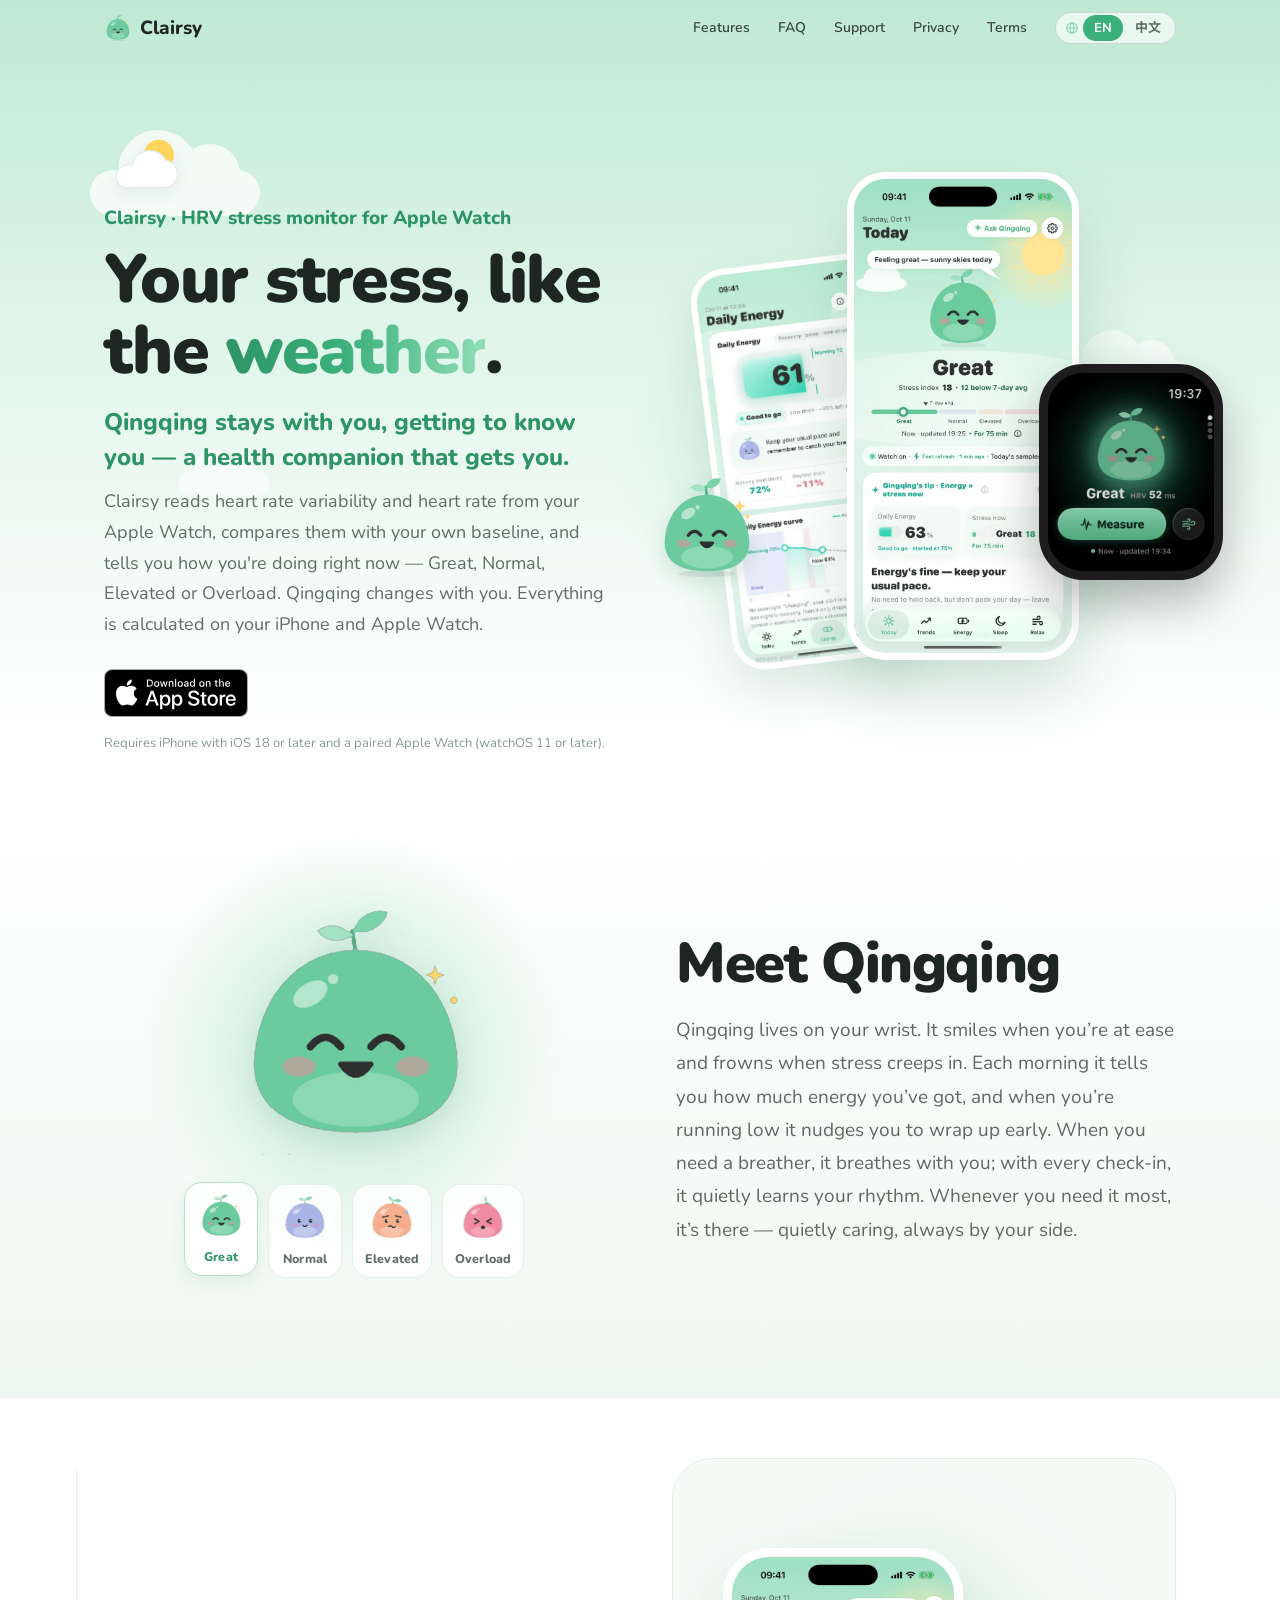
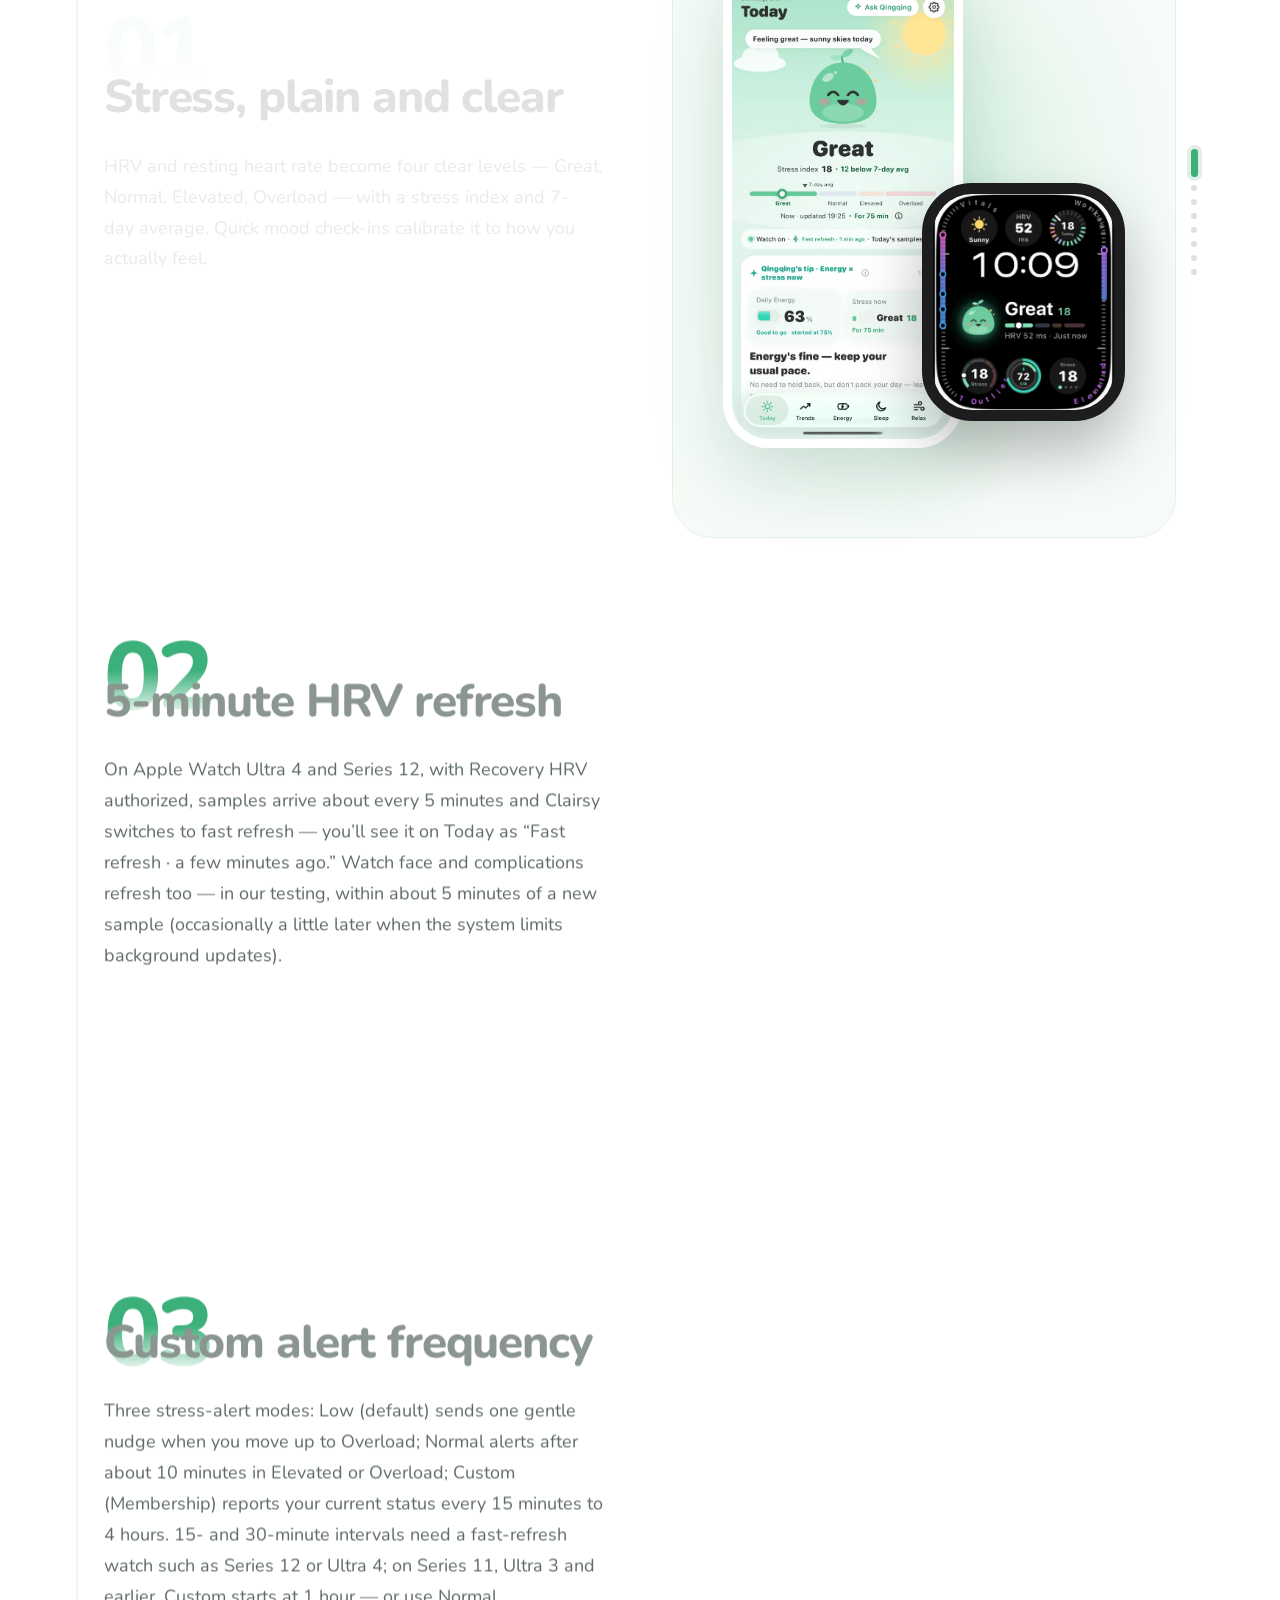
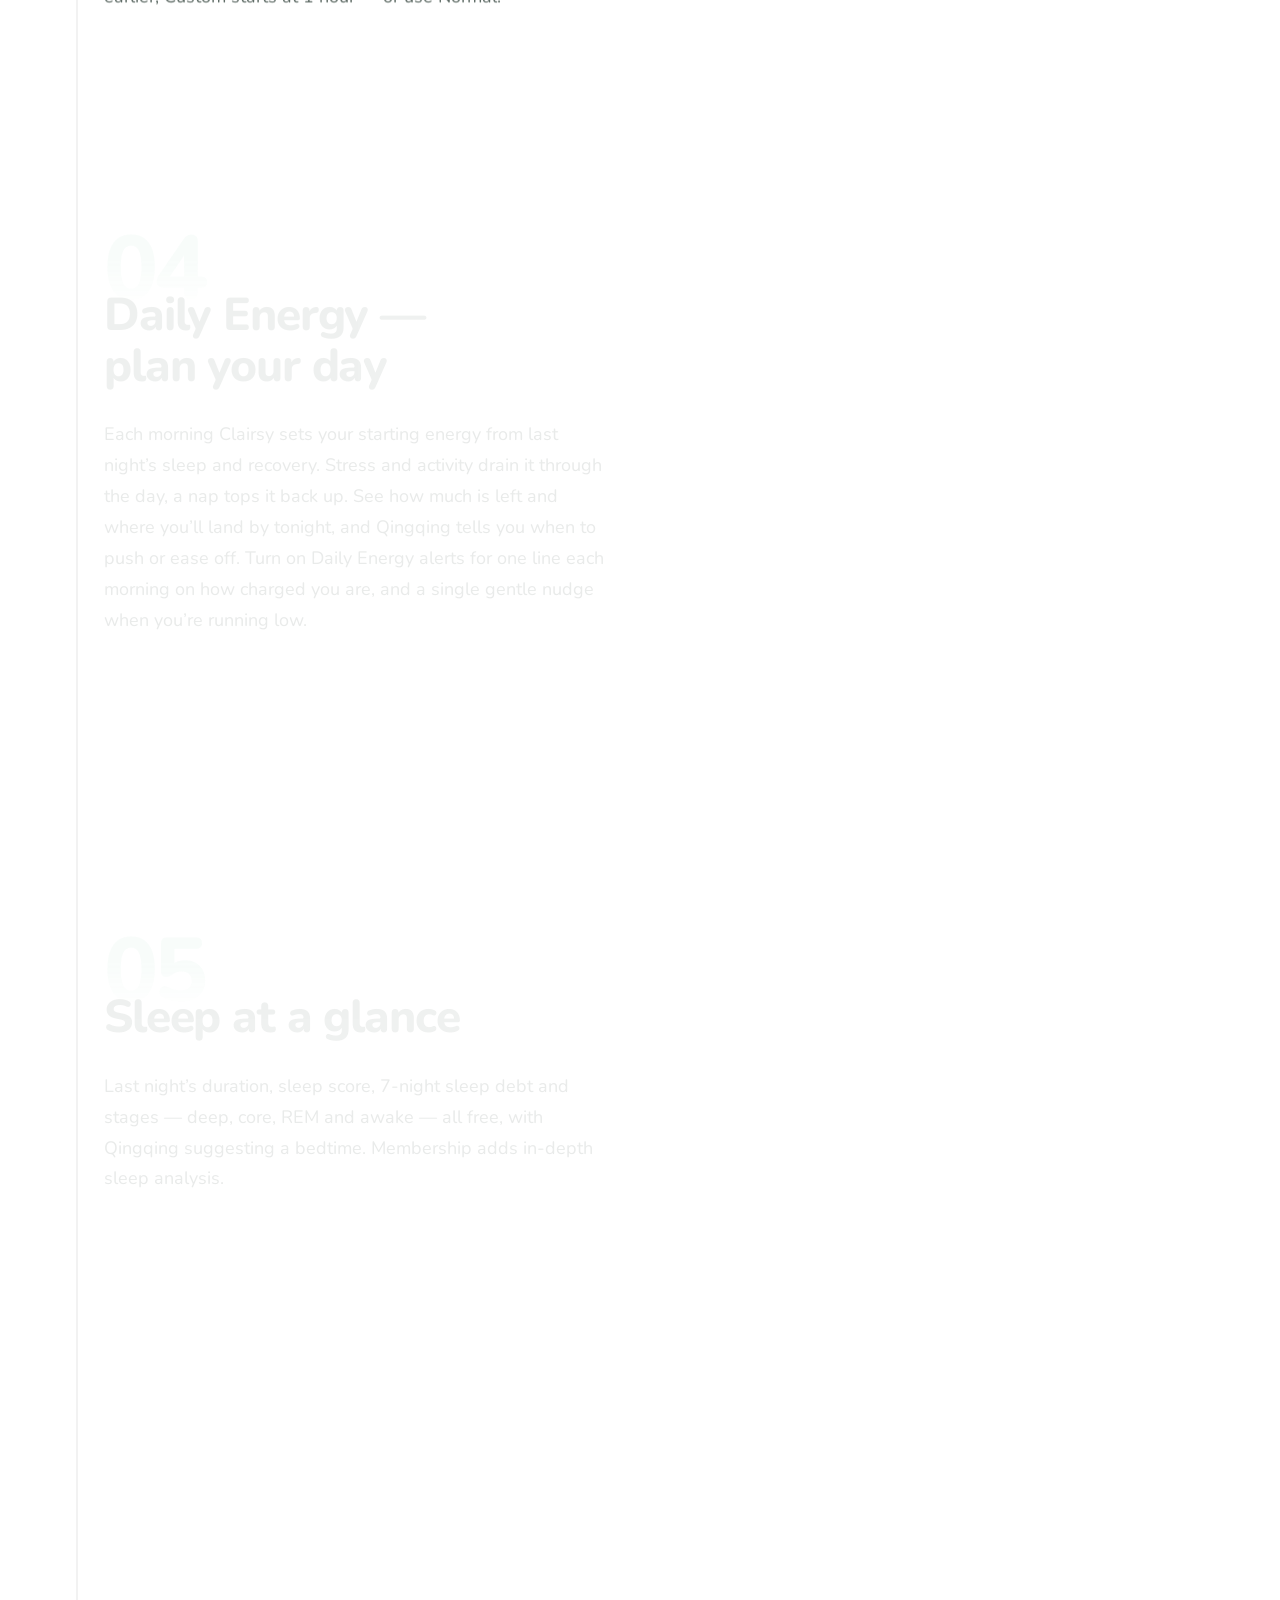
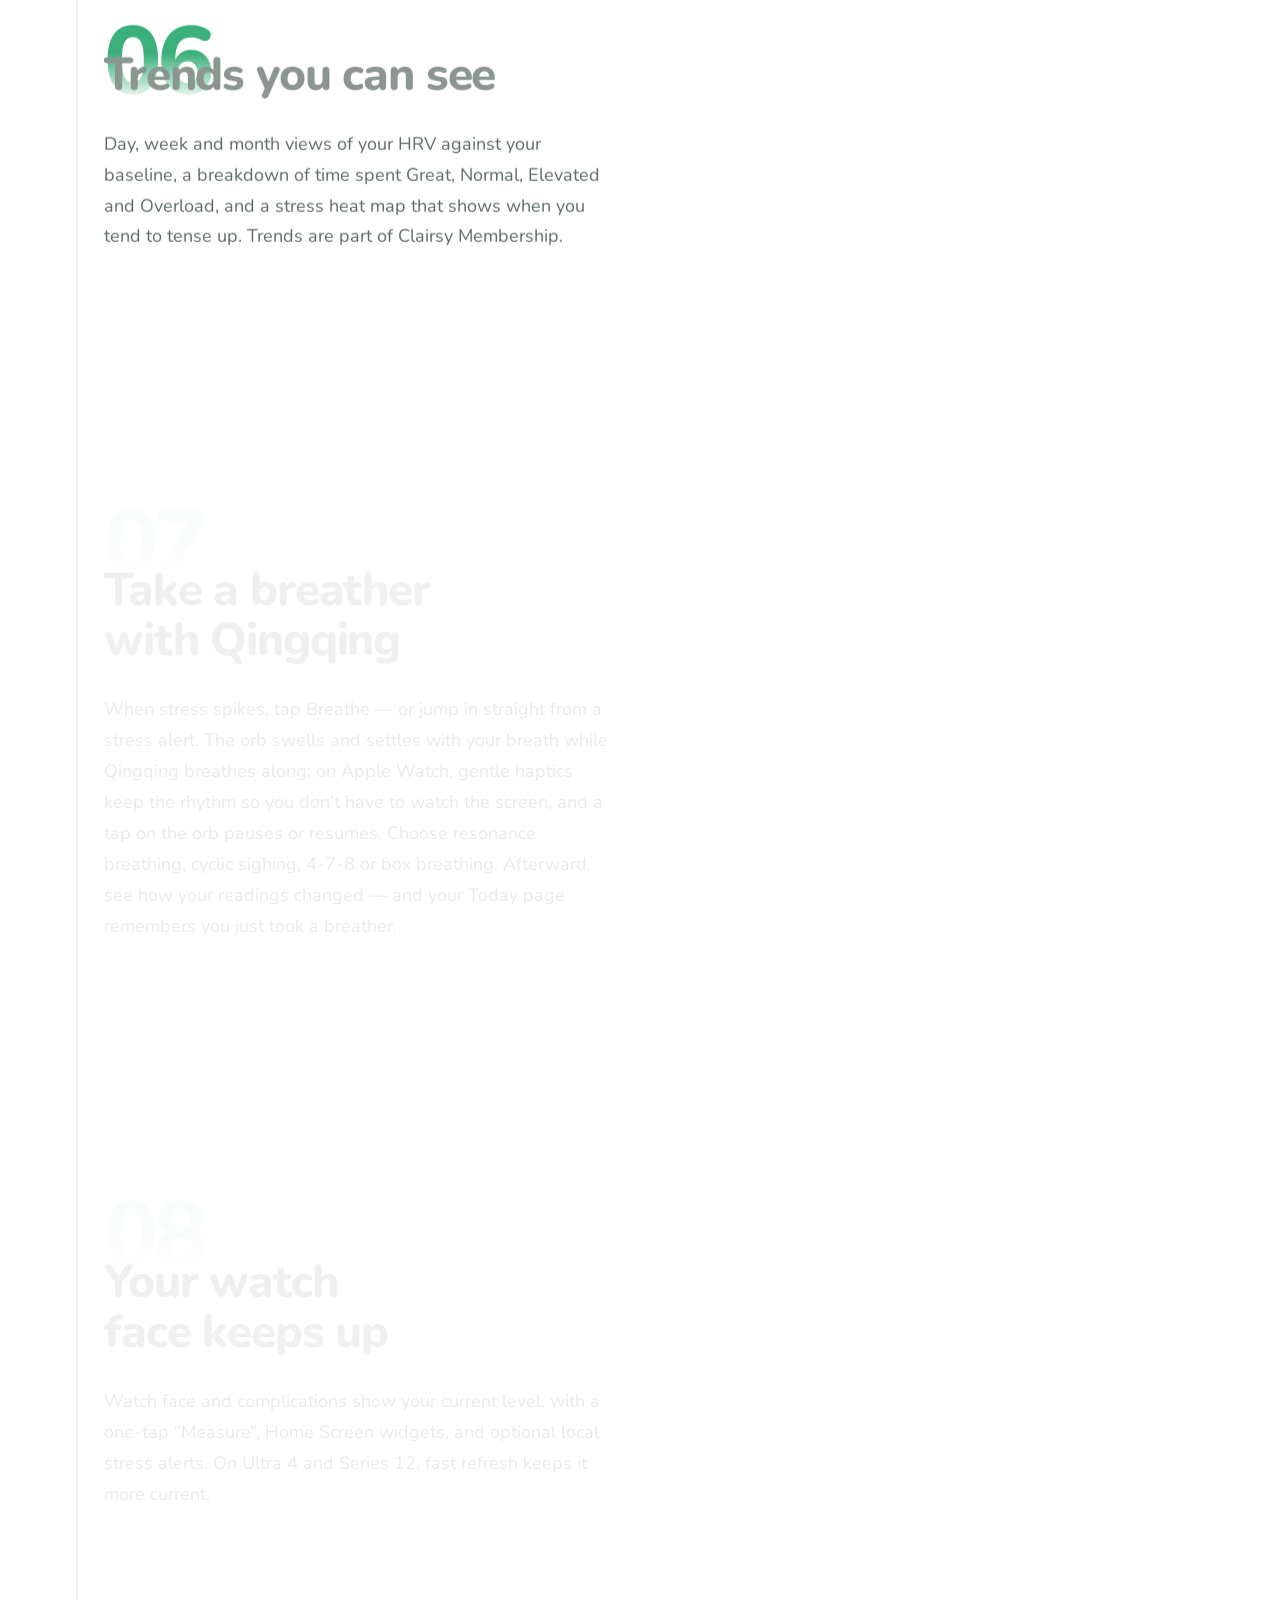
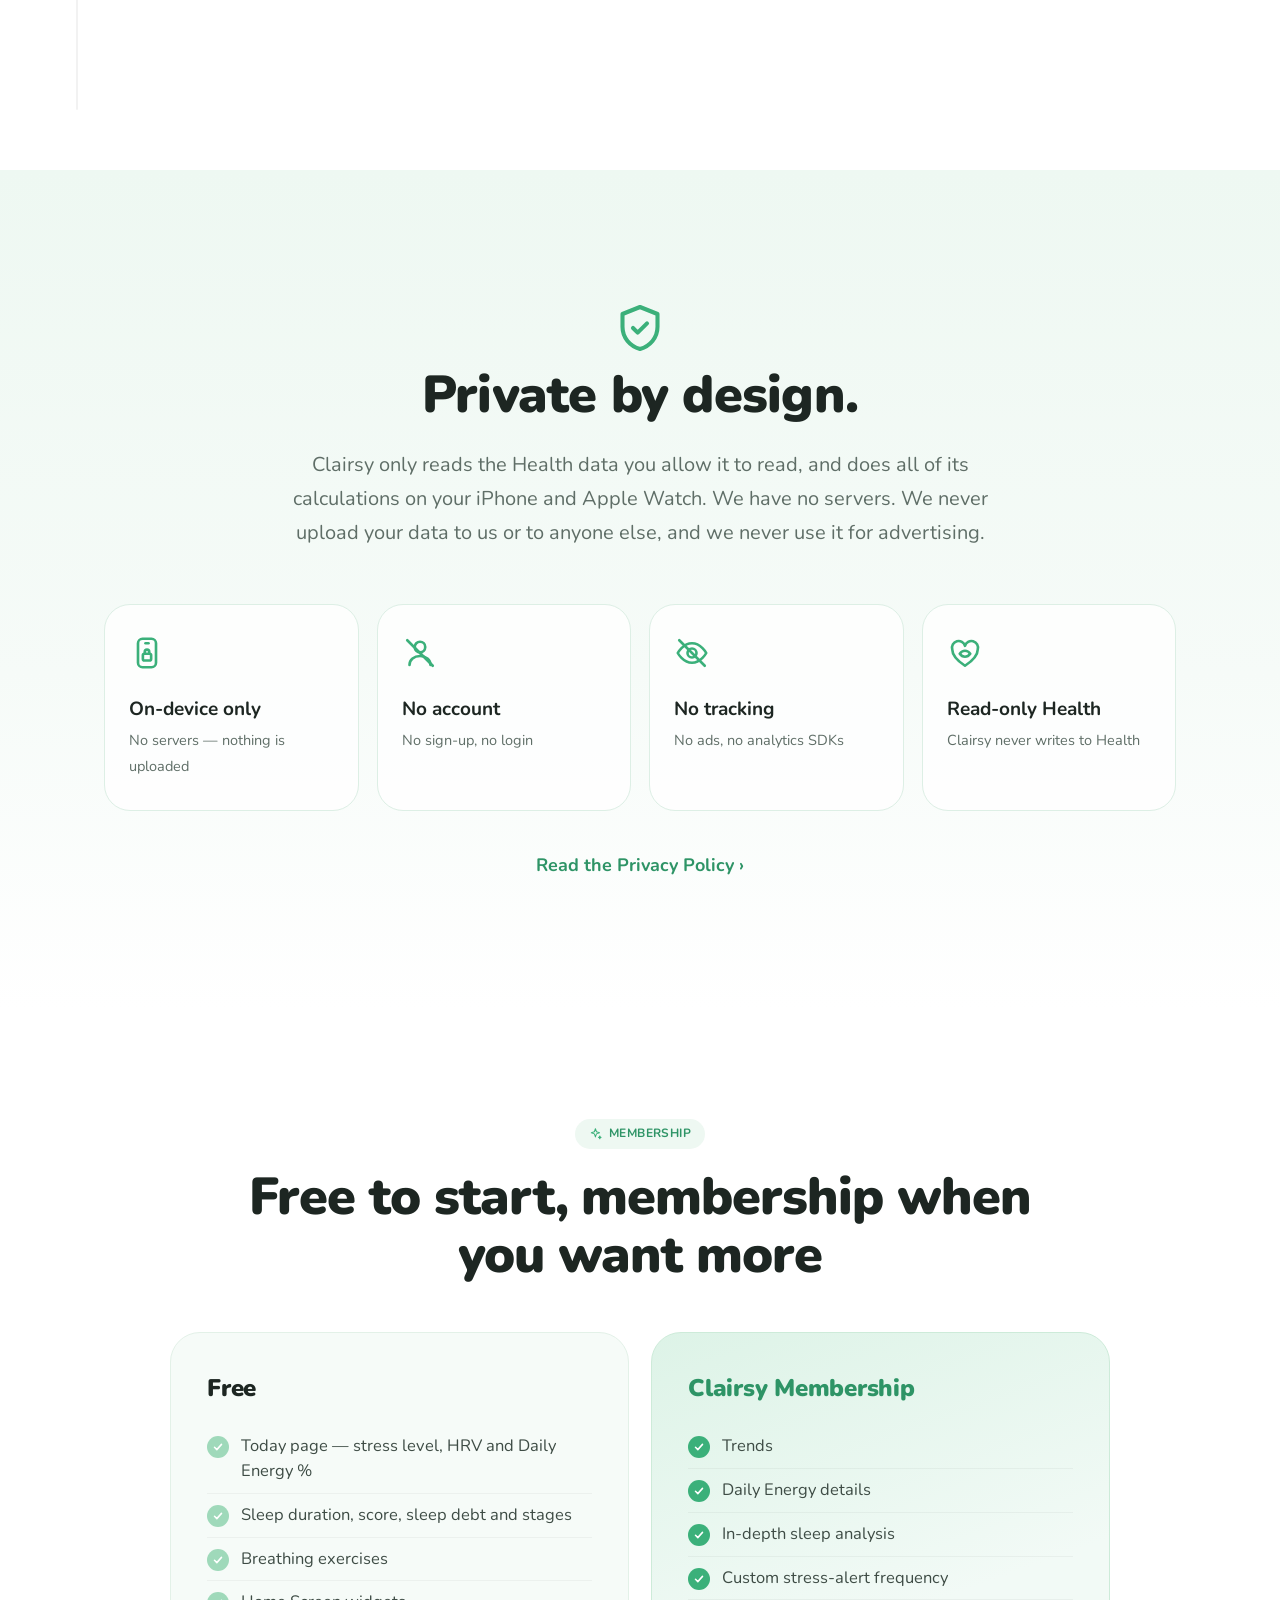
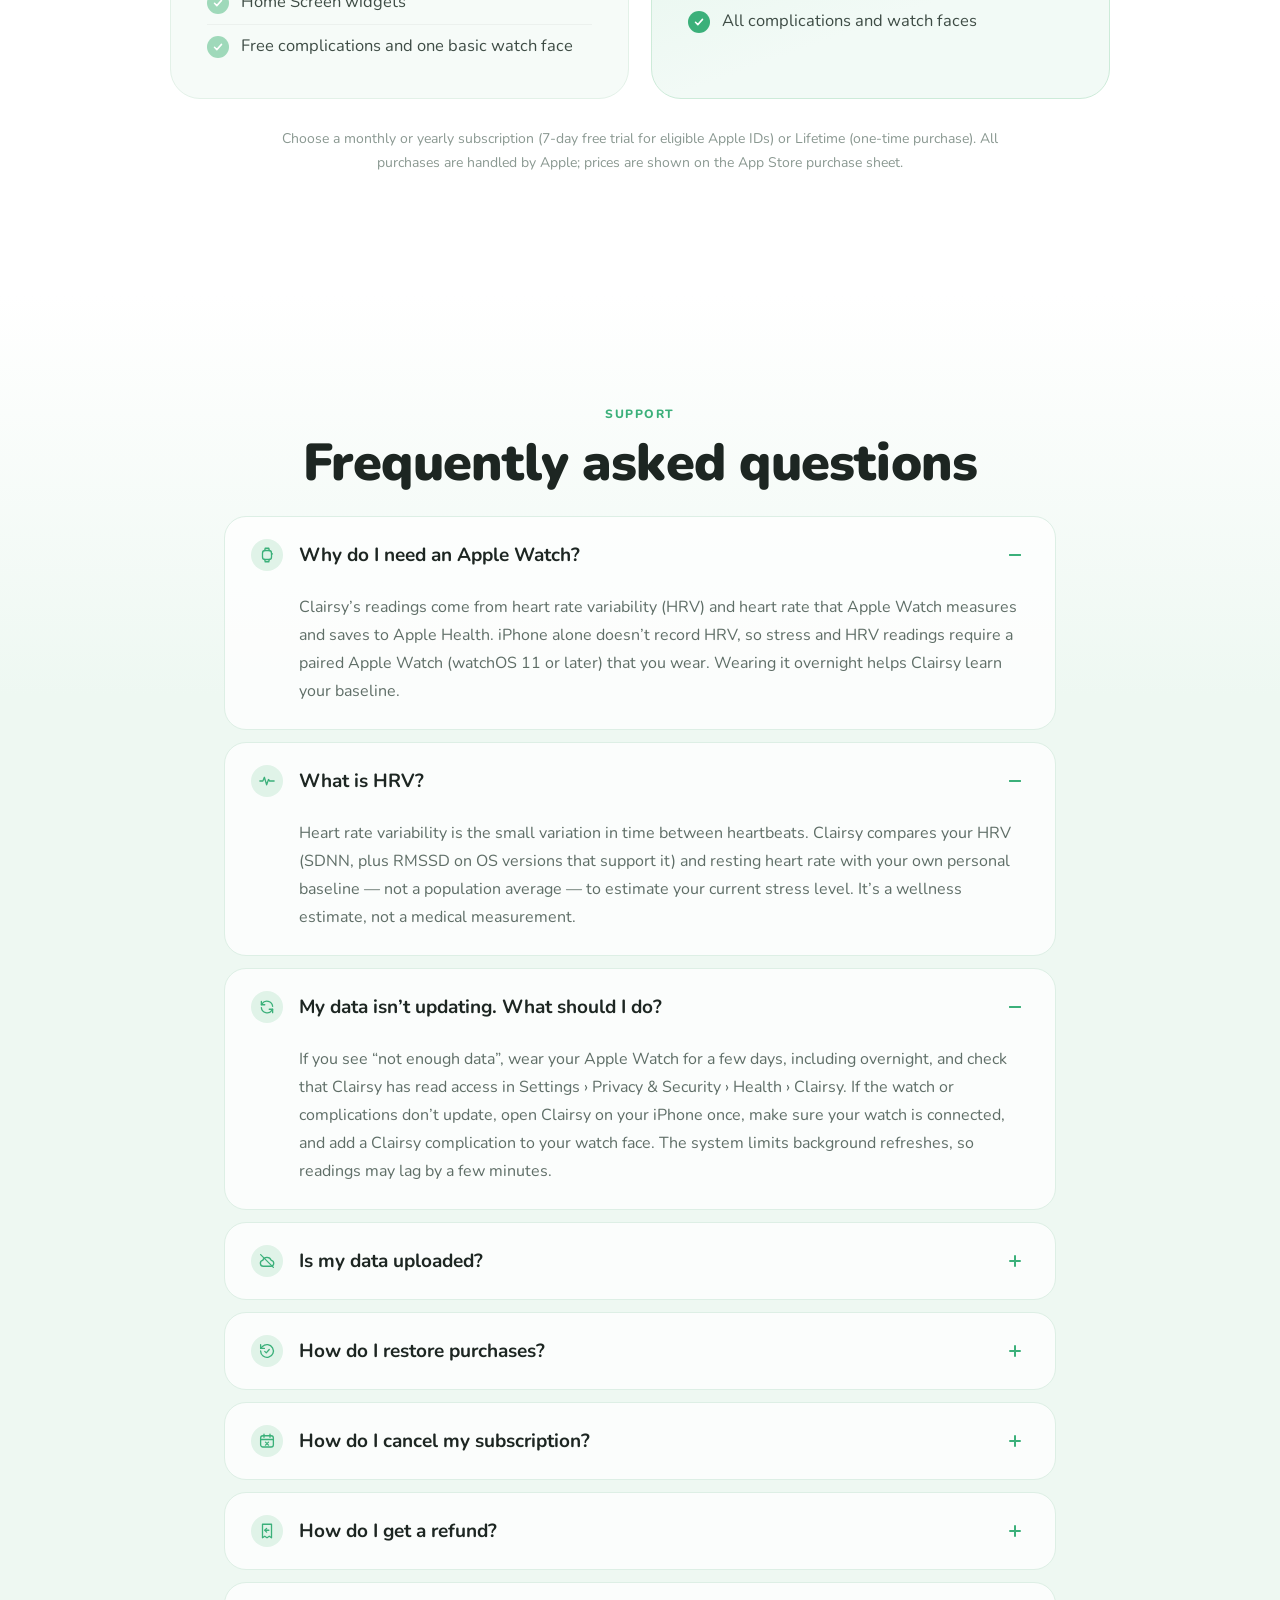
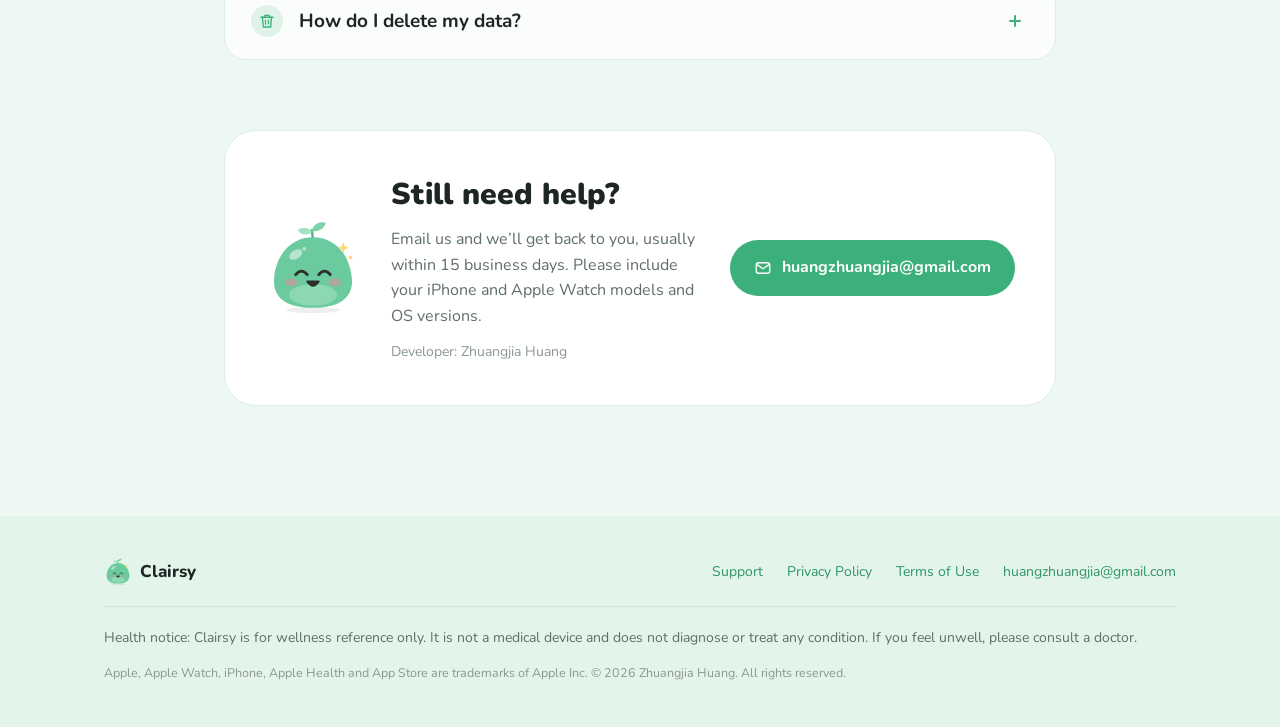
==== commit c9847d9e: "Features step 04: Daily Energy alerts line (zh/en)" ====
--- a/en/index.html
+++ b/en/index.html
@@ -23,7 +23,7 @@
 <div class="moods" role="group" aria-label="Meet Qingqing"><button type="button" class="mood on" data-mood="chill" aria-pressed="true"><img src="../assets/moods/chill.png?v=1ec6799918" alt="" width="56" height="56" loading="lazy"><span>Great</span></button><button type="button" class="mood" data-mood="steady" aria-pressed="false"><img src="../assets/moods/steady.png?v=08b04779e4" alt="" width="56" height="56" loading="lazy"><span>Normal</span></button><button type="button" class="mood" data-mood="tense" aria-pressed="false"><img src="../assets/moods/tense.png?v=b3b451586a" alt="" width="56" height="56" loading="lazy"><span>Elevated</span></button><button type="button" class="mood" data-mood="stressed" aria-pressed="false"><img src="../assets/moods/stressed.png?v=03b7959c35" alt="" width="56" height="56" loading="lazy"><span>Overload</span></button></div></div>
 <div class="meettxt"><h2>Meet Qingqing</h2><p>Qingqing lives on your wrist. It smiles when you’re at ease and frowns when stress creeps in. Each morning it tells you how much energy you’ve got, and when you’re running low it nudges you to wrap up early. When you need a breather, it breathes with you; with every check-in, it quietly learns your rhythm. Whenever you need it most, it’s there — quietly caring, always by your side.</p></div>
 </div></div></section>
-<section id="features" class="feat"><div class="wrap sgrid"><div class="steps"><div class="rail" aria-hidden="true"><i></i></div><div class="step reveal" data-step="0"><div class="stept"><span class="n" aria-hidden="true">01</span><h3>Stress, plain and clear</h3></div><p>HRV and resting heart rate become four clear levels — Great, Normal, Elevated, Overload — with a stress index and 7-day average. Quick mood check-ins calibrate it to how you actually feel.</p><div class="inl"><div class="duo"><div class="ph"><img src="../assets/today-en.webp?v=0098471fe0" alt="Clairsy Today" width="603" height="1311" loading="lazy"></div><div class="wa"><img src="../assets/watch-ultra-en.webp?v=8417fa780b" alt="Clairsy Status Gauge face on Apple Watch Ultra" width="416" height="496" loading="lazy"></div></div></div></div><div class="step reveal" data-step="1"><div class="stept"><span class="n" aria-hidden="true">02</span><h3>5-minute HRV refresh</h3></div><p>On Apple Watch Ultra 4 and Series 12, with Recovery HRV authorized, samples arrive about every 5 minutes and Clairsy switches to fast refresh — you’ll see it on Today as “Fast refresh · a few minutes ago.” Watch face and complications refresh too — in our testing, within about 5 minutes of a new sample (occasionally a little later when the system limits background updates).</p><div class="inl"><div class="duo"><div class="ph"><img src="../assets/hrv-en.webp?v=711db39cfe" alt="Today · Fast refresh" width="603" height="1311" loading="lazy"></div><div class="wa"><img src="../assets/watch-status-en.webp?v=80fe1e797e" alt="Clairsy on Apple Watch" width="416" height="496" loading="lazy"></div></div></div></div><div class="step reveal" data-step="2"><div class="stept"><span class="n" aria-hidden="true">03</span><h3>Custom alert frequency</h3></div><p>Three stress-alert modes: Low (default) sends one gentle nudge when you move up to Overload; Normal alerts after about 10 minutes in Elevated or Overload; Custom (Membership) reports your current status every 15 minutes to 4 hours. 15- and 30-minute intervals need a fast-refresh watch such as Series 12 or Ultra 4; on Series 11, Ultra 3 and earlier, Custom starts at 1 hour — or use Normal.</p><div class="inl"><div class="duo"><div class="ph"><img src="../assets/alerts-en.webp?v=3b4e01b3a4" alt="Stress alerts" width="603" height="1311" loading="lazy"></div><div class="wa"><img src="../assets/watch-alert-en.webp?v=2d64670a13" alt="Clairsy stress alert on Apple Watch" width="416" height="496" loading="lazy"></div></div></div></div><div class="step reveal" data-step="3"><div class="stept"><span class="n" aria-hidden="true">04</span><h3>Daily Energy — plan your day</h3></div><p>Each morning Clairsy sets your starting energy from last night’s sleep and recovery. Stress and activity drain it through the day, a nap tops it back up. See how much is left and where you’ll land by tonight, and Qingqing tells you when to push or ease off.</p><div class="inl"><div class="duo"><div class="ph"><img src="../assets/vigor-en.webp?v=c105740d5c" alt="Daily Energy" width="603" height="1311" loading="lazy"></div><div class="wa"><img src="../assets/watch-vigor-en.webp?v=c22f17e995" alt="Daily Energy on Apple Watch" width="416" height="496" loading="lazy"></div></div></div></div><div class="step reveal" data-step="4"><div class="stept"><span class="n" aria-hidden="true">05</span><h3>Sleep at a glance</h3></div><p>Last night’s duration, sleep score, 7-night sleep debt and stages — deep, core, REM and awake — all free, with Qingqing suggesting a bedtime. Membership adds in-depth sleep analysis.</p><div class="inl"><div class="ph"><img src="../assets/sleep-en.webp?v=5c2634cd5b" alt="Sleep" width="603" height="1311" loading="lazy"></div></div></div><div class="step reveal" data-step="5"><div class="stept"><span class="n" aria-hidden="true">06</span><h3>Trends you can see</h3></div><p>Day, week and month views of your HRV against your baseline, a breakdown of time spent Great, Normal, Elevated and Overload, and a stress heat map that shows when you tend to tense up. Trends are part of Clairsy Membership.</p><div class="inl"><div class="duo"><div class="ph"><img src="../assets/trends-en.webp?v=e3e7e69584" alt="Trends" width="603" height="1311" loading="lazy"></div><div class="wa"><img src="../assets/watch-today-en.webp?v=192cea627f" alt="Today’s stress timeline on Apple Watch" width="416" height="496" loading="lazy"></div></div></div></div><div class="step reveal" data-step="6"><div class="stept"><span class="n" aria-hidden="true">07</span><h3>Take a breather with Qingqing</h3></div><p>When stress spikes, tap Breathe — or jump in straight from a stress alert. The orb swells and settles with your breath while Qingqing breathes along; on Apple Watch, gentle haptics keep the rhythm so you don’t have to watch the screen, and a tap on the orb pauses or resumes. Choose resonance breathing, cyclic sighing, 4-7-8 or box breathing. Afterward, see how your readings changed — and your Today page remembers you just took a breather.</p><div class="inl"><div class="duo"><div class="ph"><img src="../assets/breath-en.webp?v=dd0da5266d" alt="Breathing exercise" width="603" height="1311" loading="lazy"></div><div class="wa"><img src="../assets/watch-breath-en.webp?v=02ed8562ae" alt="Breathe on Apple Watch" width="416" height="496" loading="lazy"></div></div></div></div><div class="step reveal" data-step="7"><div class="stept"><span class="n" aria-hidden="true">08</span><h3>Your watch face keeps up</h3></div><p>Watch face and complications show your current level, with a one-tap “Measure”, Home Screen widgets, and optional local stress alerts. On Ultra 4 and Series 12, fast refresh keeps it more current.</p><div class="inl"><div class="wa"><img src="../assets/watch-en.webp?v=d67c154252" alt="Clairsy on Apple Watch" width="416" height="496" loading="lazy"></div></div></div></div><div class="sticky"><div class="devbox"><div class="frame on" data-frame="0"><div class="duo"><div class="ph"><img src="../assets/today-en.webp?v=0098471fe0" alt="Clairsy Today" width="603" height="1311" loading="lazy"></div><div class="wa"><img src="../assets/watch-ultra-en.webp?v=8417fa780b" alt="Clairsy Status Gauge face on Apple Watch Ultra" width="416" height="496" loading="lazy"></div></div></div><div class="frame" data-frame="1"><div class="duo"><div class="ph"><img src="../assets/hrv-en.webp?v=711db39cfe" alt="Today · Fast refresh" width="603" height="1311" loading="lazy"></div><div class="wa"><img src="../assets/watch-status-en.webp?v=80fe1e797e" alt="Clairsy on Apple Watch" width="416" height="496" loading="lazy"></div></div></div><div class="frame" data-frame="2"><div class="duo"><div class="ph"><img src="../assets/alerts-en.webp?v=3b4e01b3a4" alt="Stress alerts" width="603" height="1311" loading="lazy"></div><div class="wa"><img src="../assets/watch-alert-en.webp?v=2d64670a13" alt="Clairsy stress alert on Apple Watch" width="416" height="496" loading="lazy"></div></div></div><div class="frame" data-frame="3"><div class="duo"><div class="ph"><img src="../assets/vigor-en.webp?v=c105740d5c" alt="Daily Energy" width="603" height="1311" loading="lazy"></div><div class="wa"><img src="../assets/watch-vigor-en.webp?v=c22f17e995" alt="Daily Energy on Apple Watch" width="416" height="496" loading="lazy"></div></div></div><div class="frame" data-frame="4"><div class="ph"><img src="../assets/sleep-en.webp?v=5c2634cd5b" alt="Sleep" width="603" height="1311" loading="lazy"></div></div><div class="frame" data-frame="5"><div class="duo"><div class="ph"><img src="../assets/trends-en.webp?v=e3e7e69584" alt="Trends" width="603" height="1311" loading="lazy"></div><div class="wa"><img src="../assets/watch-today-en.webp?v=192cea627f" alt="Today’s stress timeline on Apple Watch" width="416" height="496" loading="lazy"></div></div></div><div class="frame" data-frame="6"><div class="duo"><div class="ph"><img src="../assets/breath-en.webp?v=dd0da5266d" alt="Breathing exercise" width="603" height="1311" loading="lazy"></div><div class="wa"><img src="../assets/watch-breath-en.webp?v=02ed8562ae" alt="Breathe on Apple Watch" width="416" height="496" loading="lazy"></div></div></div><div class="frame" data-frame="7"><div class="wa"><img src="../assets/watch-en.webp?v=d67c154252" alt="Clairsy on Apple Watch" width="416" height="496" loading="lazy"></div></div></div><div class="dots" aria-hidden="true"><i class="on"></i><i class=""></i><i class=""></i><i class=""></i><i class=""></i><i class=""></i><i class=""></i><i class=""></i></div></div></div></section>
+<section id="features" class="feat"><div class="wrap sgrid"><div class="steps"><div class="rail" aria-hidden="true"><i></i></div><div class="step reveal" data-step="0"><div class="stept"><span class="n" aria-hidden="true">01</span><h3>Stress, plain and clear</h3></div><p>HRV and resting heart rate become four clear levels — Great, Normal, Elevated, Overload — with a stress index and 7-day average. Quick mood check-ins calibrate it to how you actually feel.</p><div class="inl"><div class="duo"><div class="ph"><img src="../assets/today-en.webp?v=0098471fe0" alt="Clairsy Today" width="603" height="1311" loading="lazy"></div><div class="wa"><img src="../assets/watch-ultra-en.webp?v=8417fa780b" alt="Clairsy Status Gauge face on Apple Watch Ultra" width="416" height="496" loading="lazy"></div></div></div></div><div class="step reveal" data-step="1"><div class="stept"><span class="n" aria-hidden="true">02</span><h3>5-minute HRV refresh</h3></div><p>On Apple Watch Ultra 4 and Series 12, with Recovery HRV authorized, samples arrive about every 5 minutes and Clairsy switches to fast refresh — you’ll see it on Today as “Fast refresh · a few minutes ago.” Watch face and complications refresh too — in our testing, within about 5 minutes of a new sample (occasionally a little later when the system limits background updates).</p><div class="inl"><div class="duo"><div class="ph"><img src="../assets/hrv-en.webp?v=711db39cfe" alt="Today · Fast refresh" width="603" height="1311" loading="lazy"></div><div class="wa"><img src="../assets/watch-status-en.webp?v=80fe1e797e" alt="Clairsy on Apple Watch" width="416" height="496" loading="lazy"></div></div></div></div><div class="step reveal" data-step="2"><div class="stept"><span class="n" aria-hidden="true">03</span><h3>Custom alert frequency</h3></div><p>Three stress-alert modes: Low (default) sends one gentle nudge when you move up to Overload; Normal alerts after about 10 minutes in Elevated or Overload; Custom (Membership) reports your current status every 15 minutes to 4 hours. 15- and 30-minute intervals need a fast-refresh watch such as Series 12 or Ultra 4; on Series 11, Ultra 3 and earlier, Custom starts at 1 hour — or use Normal.</p><div class="inl"><div class="duo"><div class="ph"><img src="../assets/alerts-en.webp?v=3b4e01b3a4" alt="Stress alerts" width="603" height="1311" loading="lazy"></div><div class="wa"><img src="../assets/watch-alert-en.webp?v=2d64670a13" alt="Clairsy stress alert on Apple Watch" width="416" height="496" loading="lazy"></div></div></div></div><div class="step reveal" data-step="3"><div class="stept"><span class="n" aria-hidden="true">04</span><h3>Daily Energy — plan your day</h3></div><p>Each morning Clairsy sets your starting energy from last night’s sleep and recovery. Stress and activity drain it through the day, a nap tops it back up. See how much is left and where you’ll land by tonight, and Qingqing tells you when to push or ease off. Turn on Daily Energy alerts for one line each morning on how charged you are, and a single gentle nudge when you’re running low.</p><div class="inl"><div class="duo"><div class="ph"><img src="../assets/vigor-en.webp?v=c105740d5c" alt="Daily Energy" width="603" height="1311" loading="lazy"></div><div class="wa"><img src="../assets/watch-vigor-en.webp?v=c22f17e995" alt="Daily Energy on Apple Watch" width="416" height="496" loading="lazy"></div></div></div></div><div class="step reveal" data-step="4"><div class="stept"><span class="n" aria-hidden="true">05</span><h3>Sleep at a glance</h3></div><p>Last night’s duration, sleep score, 7-night sleep debt and stages — deep, core, REM and awake — all free, with Qingqing suggesting a bedtime. Membership adds in-depth sleep analysis.</p><div class="inl"><div class="ph"><img src="../assets/sleep-en.webp?v=5c2634cd5b" alt="Sleep" width="603" height="1311" loading="lazy"></div></div></div><div class="step reveal" data-step="5"><div class="stept"><span class="n" aria-hidden="true">06</span><h3>Trends you can see</h3></div><p>Day, week and month views of your HRV against your baseline, a breakdown of time spent Great, Normal, Elevated and Overload, and a stress heat map that shows when you tend to tense up. Trends are part of Clairsy Membership.</p><div class="inl"><div class="duo"><div class="ph"><img src="../assets/trends-en.webp?v=e3e7e69584" alt="Trends" width="603" height="1311" loading="lazy"></div><div class="wa"><img src="../assets/watch-today-en.webp?v=192cea627f" alt="Today’s stress timeline on Apple Watch" width="416" height="496" loading="lazy"></div></div></div></div><div class="step reveal" data-step="6"><div class="stept"><span class="n" aria-hidden="true">07</span><h3>Take a breather with Qingqing</h3></div><p>When stress spikes, tap Breathe — or jump in straight from a stress alert. The orb swells and settles with your breath while Qingqing breathes along; on Apple Watch, gentle haptics keep the rhythm so you don’t have to watch the screen, and a tap on the orb pauses or resumes. Choose resonance breathing, cyclic sighing, 4-7-8 or box breathing. Afterward, see how your readings changed — and your Today page remembers you just took a breather.</p><div class="inl"><div class="duo"><div class="ph"><img src="../assets/breath-en.webp?v=dd0da5266d" alt="Breathing exercise" width="603" height="1311" loading="lazy"></div><div class="wa"><img src="../assets/watch-breath-en.webp?v=02ed8562ae" alt="Breathe on Apple Watch" width="416" height="496" loading="lazy"></div></div></div></div><div class="step reveal" data-step="7"><div class="stept"><span class="n" aria-hidden="true">08</span><h3>Your watch face keeps up</h3></div><p>Watch face and complications show your current level, with a one-tap “Measure”, Home Screen widgets, and optional local stress alerts. On Ultra 4 and Series 12, fast refresh keeps it more current.</p><div class="inl"><div class="wa"><img src="../assets/watch-en.webp?v=d67c154252" alt="Clairsy on Apple Watch" width="416" height="496" loading="lazy"></div></div></div></div><div class="sticky"><div class="devbox"><div class="frame on" data-frame="0"><div class="duo"><div class="ph"><img src="../assets/today-en.webp?v=0098471fe0" alt="Clairsy Today" width="603" height="1311" loading="lazy"></div><div class="wa"><img src="../assets/watch-ultra-en.webp?v=8417fa780b" alt="Clairsy Status Gauge face on Apple Watch Ultra" width="416" height="496" loading="lazy"></div></div></div><div class="frame" data-frame="1"><div class="duo"><div class="ph"><img src="../assets/hrv-en.webp?v=711db39cfe" alt="Today · Fast refresh" width="603" height="1311" loading="lazy"></div><div class="wa"><img src="../assets/watch-status-en.webp?v=80fe1e797e" alt="Clairsy on Apple Watch" width="416" height="496" loading="lazy"></div></div></div><div class="frame" data-frame="2"><div class="duo"><div class="ph"><img src="../assets/alerts-en.webp?v=3b4e01b3a4" alt="Stress alerts" width="603" height="1311" loading="lazy"></div><div class="wa"><img src="../assets/watch-alert-en.webp?v=2d64670a13" alt="Clairsy stress alert on Apple Watch" width="416" height="496" loading="lazy"></div></div></div><div class="frame" data-frame="3"><div class="duo"><div class="ph"><img src="../assets/vigor-en.webp?v=c105740d5c" alt="Daily Energy" width="603" height="1311" loading="lazy"></div><div class="wa"><img src="../assets/watch-vigor-en.webp?v=c22f17e995" alt="Daily Energy on Apple Watch" width="416" height="496" loading="lazy"></div></div></div><div class="frame" data-frame="4"><div class="ph"><img src="../assets/sleep-en.webp?v=5c2634cd5b" alt="Sleep" width="603" height="1311" loading="lazy"></div></div><div class="frame" data-frame="5"><div class="duo"><div class="ph"><img src="../assets/trends-en.webp?v=e3e7e69584" alt="Trends" width="603" height="1311" loading="lazy"></div><div class="wa"><img src="../assets/watch-today-en.webp?v=192cea627f" alt="Today’s stress timeline on Apple Watch" width="416" height="496" loading="lazy"></div></div></div><div class="frame" data-frame="6"><div class="duo"><div class="ph"><img src="../assets/breath-en.webp?v=dd0da5266d" alt="Breathing exercise" width="603" height="1311" loading="lazy"></div><div class="wa"><img src="../assets/watch-breath-en.webp?v=02ed8562ae" alt="Breathe on Apple Watch" width="416" height="496" loading="lazy"></div></div></div><div class="frame" data-frame="7"><div class="wa"><img src="../assets/watch-en.webp?v=d67c154252" alt="Clairsy on Apple Watch" width="416" height="496" loading="lazy"></div></div></div><div class="dots" aria-hidden="true"><i class="on"></i><i class=""></i><i class=""></i><i class=""></i><i class=""></i><i class=""></i><i class=""></i><i class=""></i></div></div></div></section>
 <section id="privacy" class="priv"><div class="wrap"><img class="shield reveal" src="../assets/icons/in-short-shield.svg?v=a273304543" alt="" width="56" height="56"><h2 class="reveal">Private by design.</h2><p class="lede reveal">Clairsy only reads the Health data you allow it to read, and does all of its calculations on your iPhone and Apple Watch. We have no servers. We never upload your data to us or to anyone else, and we never use it for advertising.</p>
 <div class="tiles"><div class="tile reveal"><img class="ti" src="../assets/icons/on-device.svg?v=f5730aa8c3" alt="" aria-hidden="true"><b>On-device only</b><small>No servers — nothing is uploaded</small></div><div class="tile reveal"><img class="ti" src="../assets/icons/no-account.svg?v=5d09475955" alt="" aria-hidden="true"><b>No account</b><small>No sign-up, no login</small></div><div class="tile reveal"><img class="ti" src="../assets/icons/no-tracking.svg?v=b4618fe82b" alt="" aria-hidden="true"><b>No tracking</b><small>No ads, no analytics SDKs</small></div><div class="tile reveal"><img class="ti" src="../assets/icons/read-only-health.svg?v=f1765cbfee" alt="" aria-hidden="true"><b>Read-only Health</b><small>Clairsy never writes to Health</small></div></div><p class="plink reveal"><a href="privacy/">Read the Privacy Policy ›</a></p></div></section>
 <section class="mem"><div class="wrap"><div class="memhead reveal"><span class="mpill"><img class="ic xs" src="../assets/icons/membership.svg?v=d99b7184ce" alt="" aria-hidden="true">MEMBERSHIP</span><h2>Free to start, membership when you want more</h2></div>
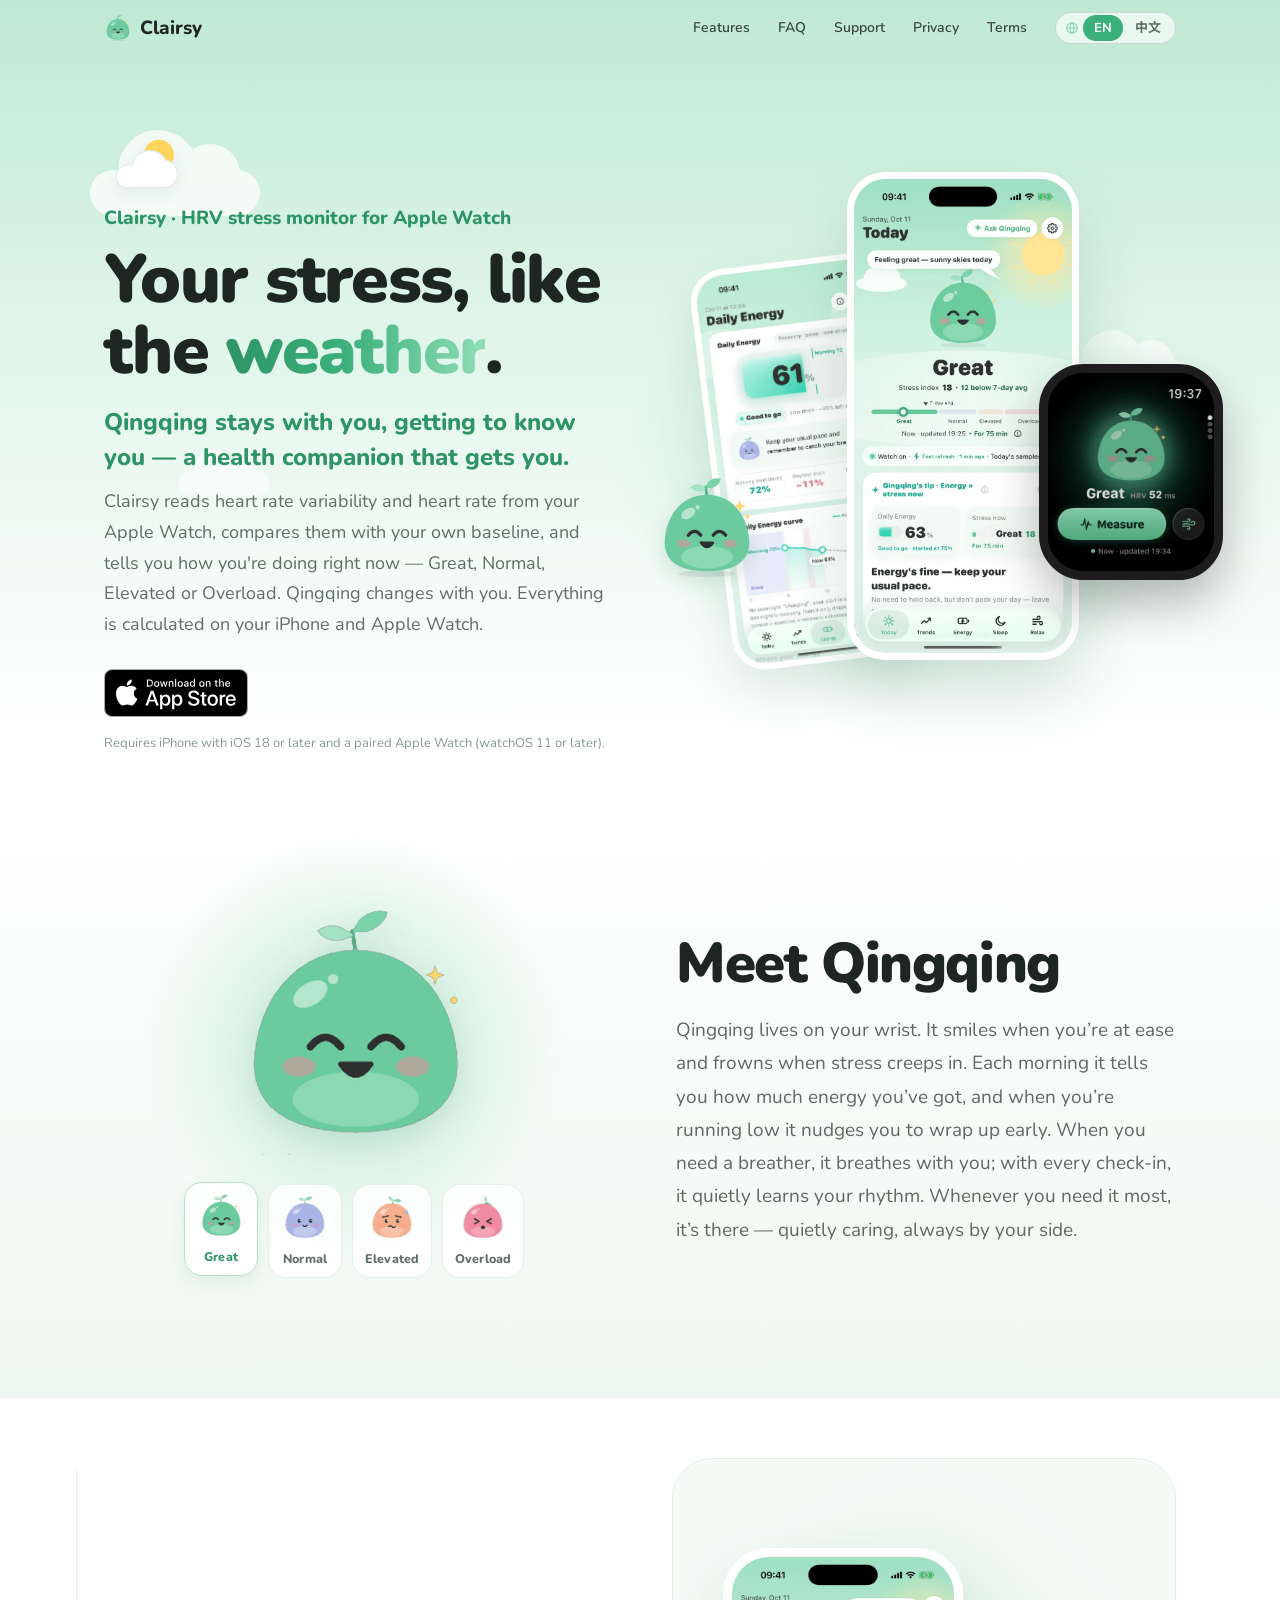
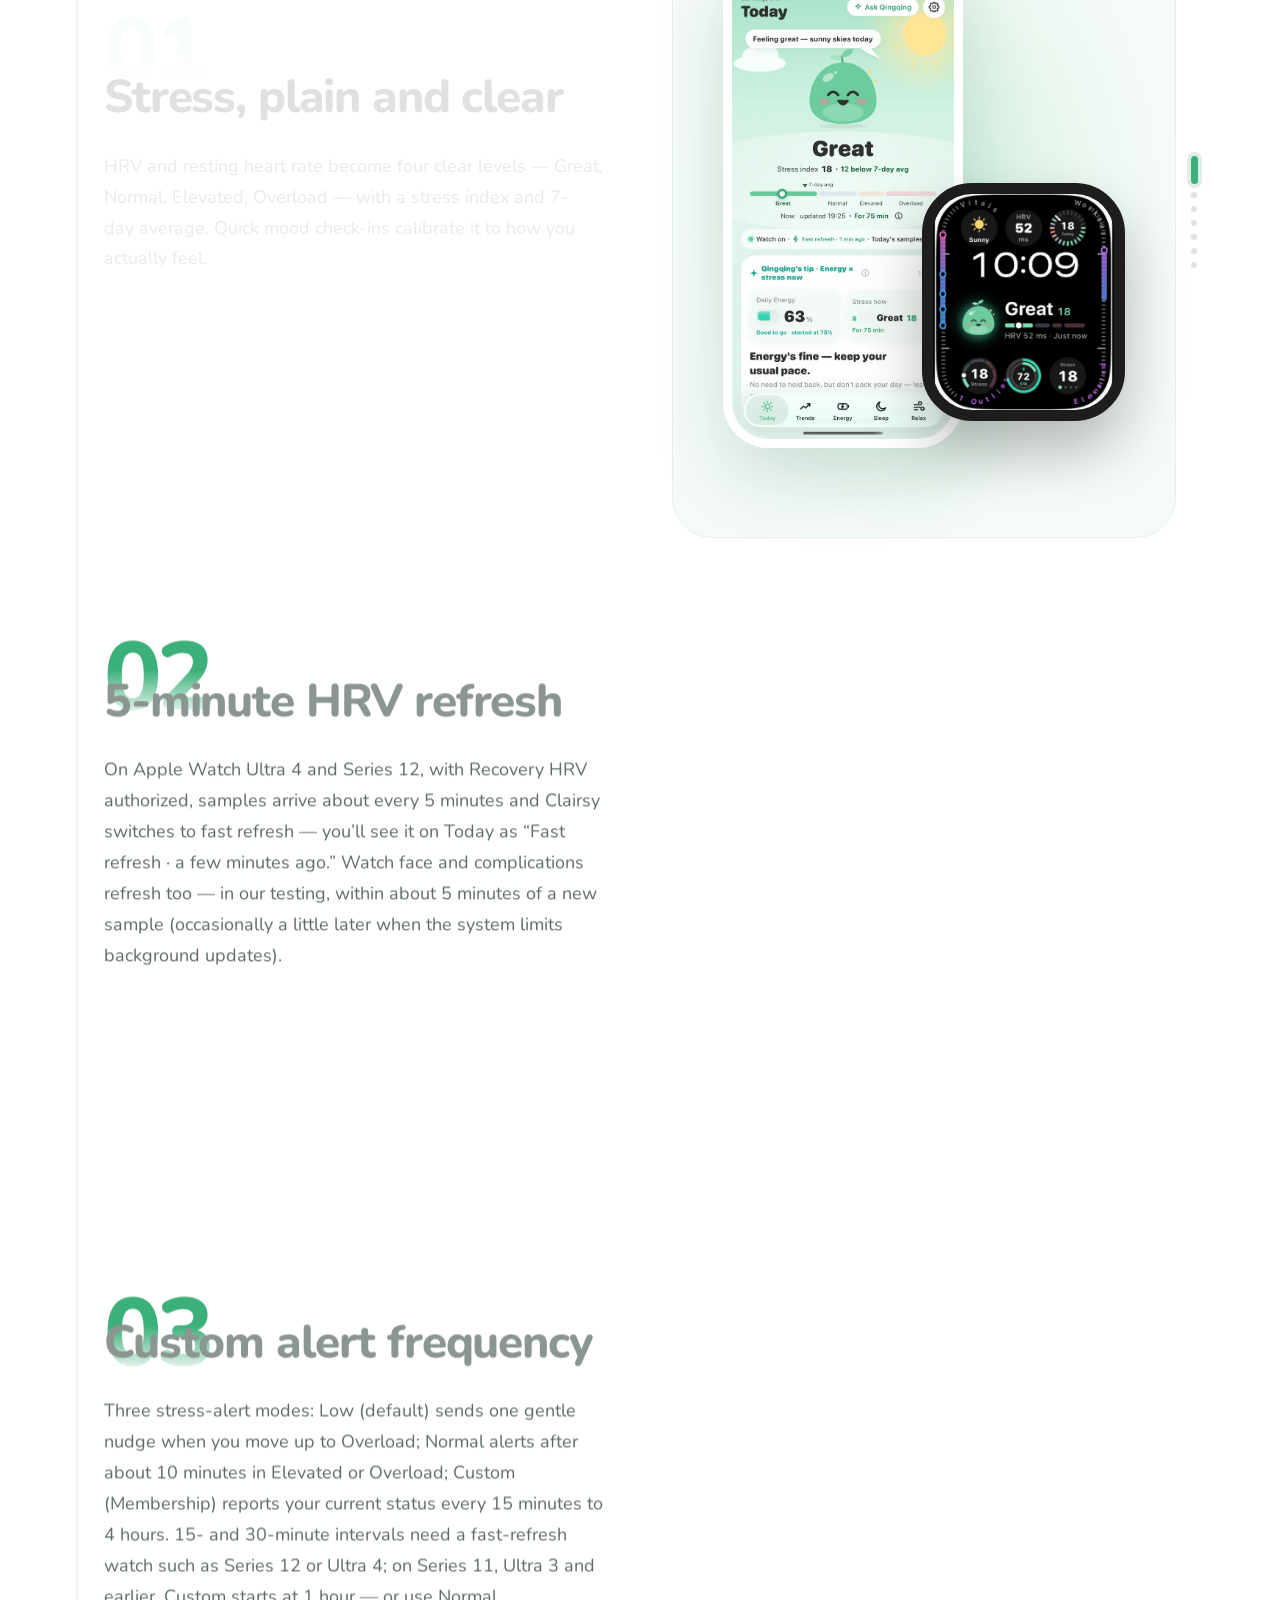
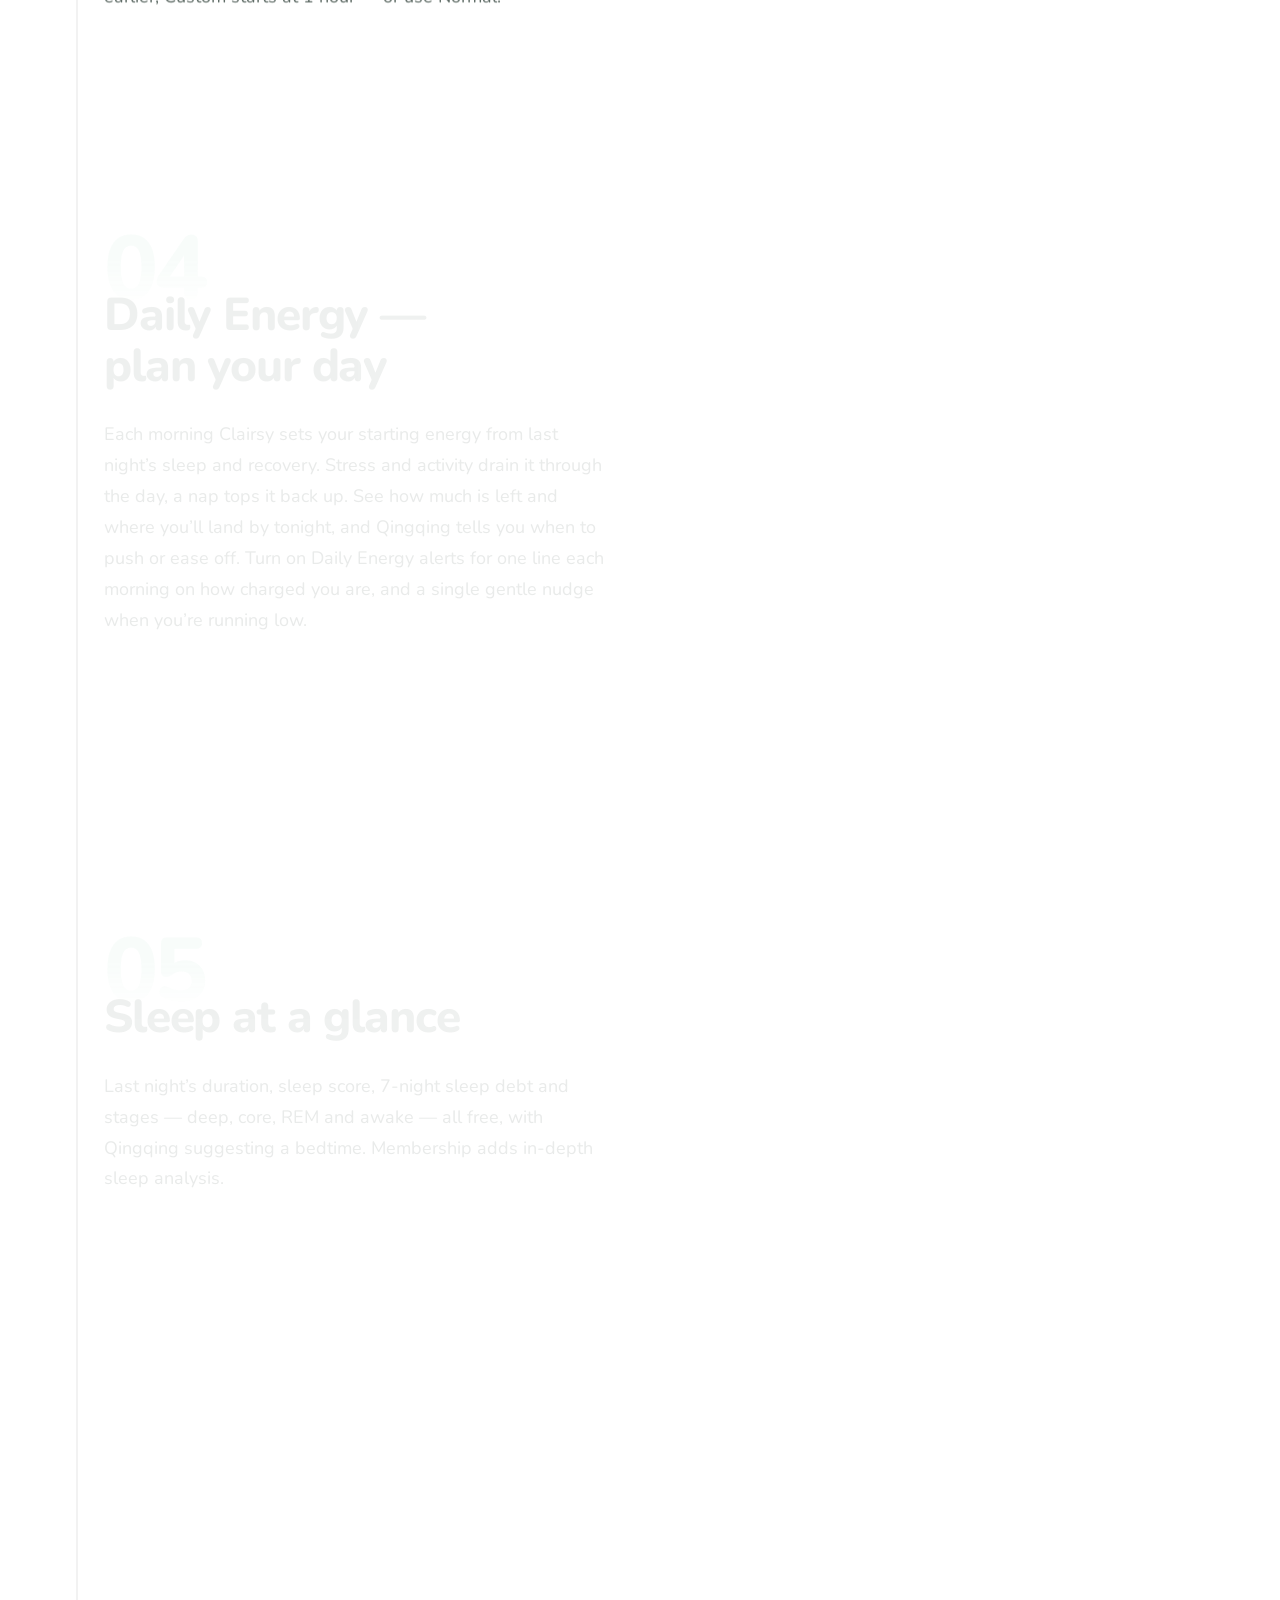
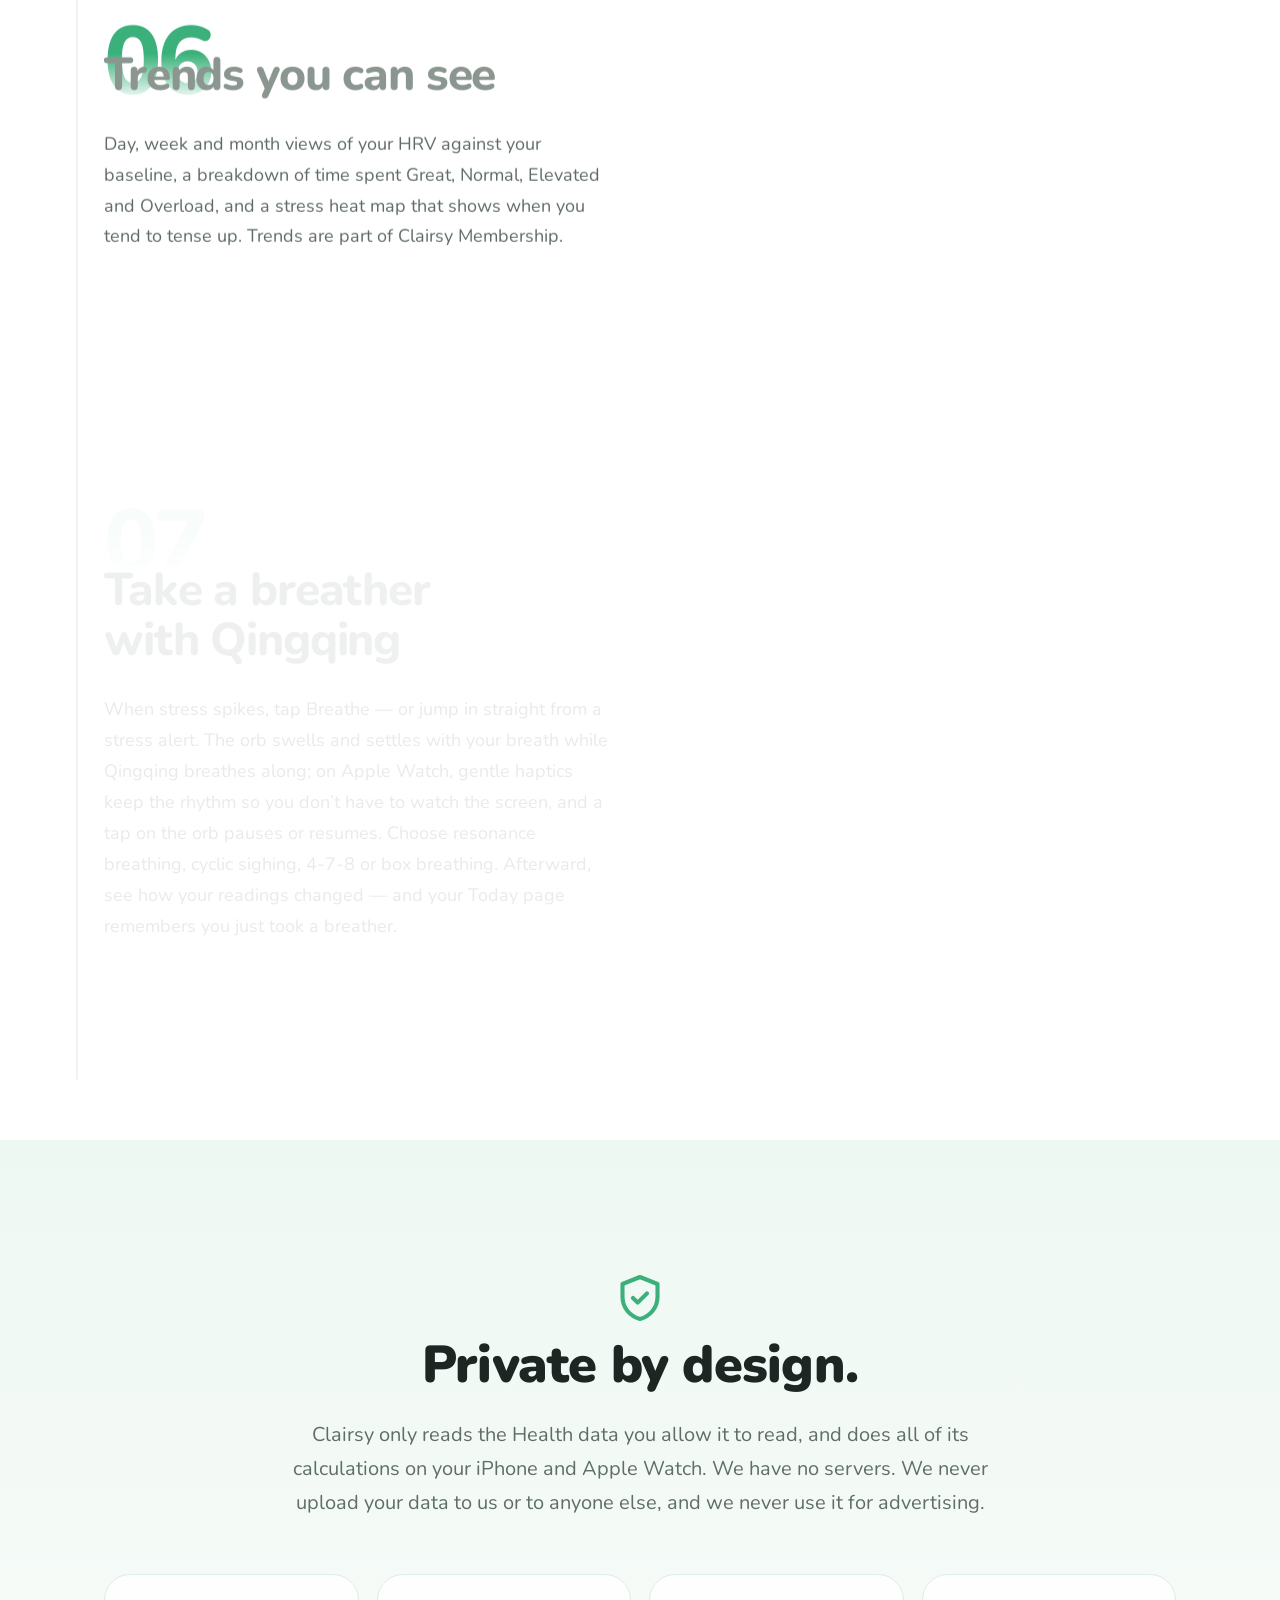
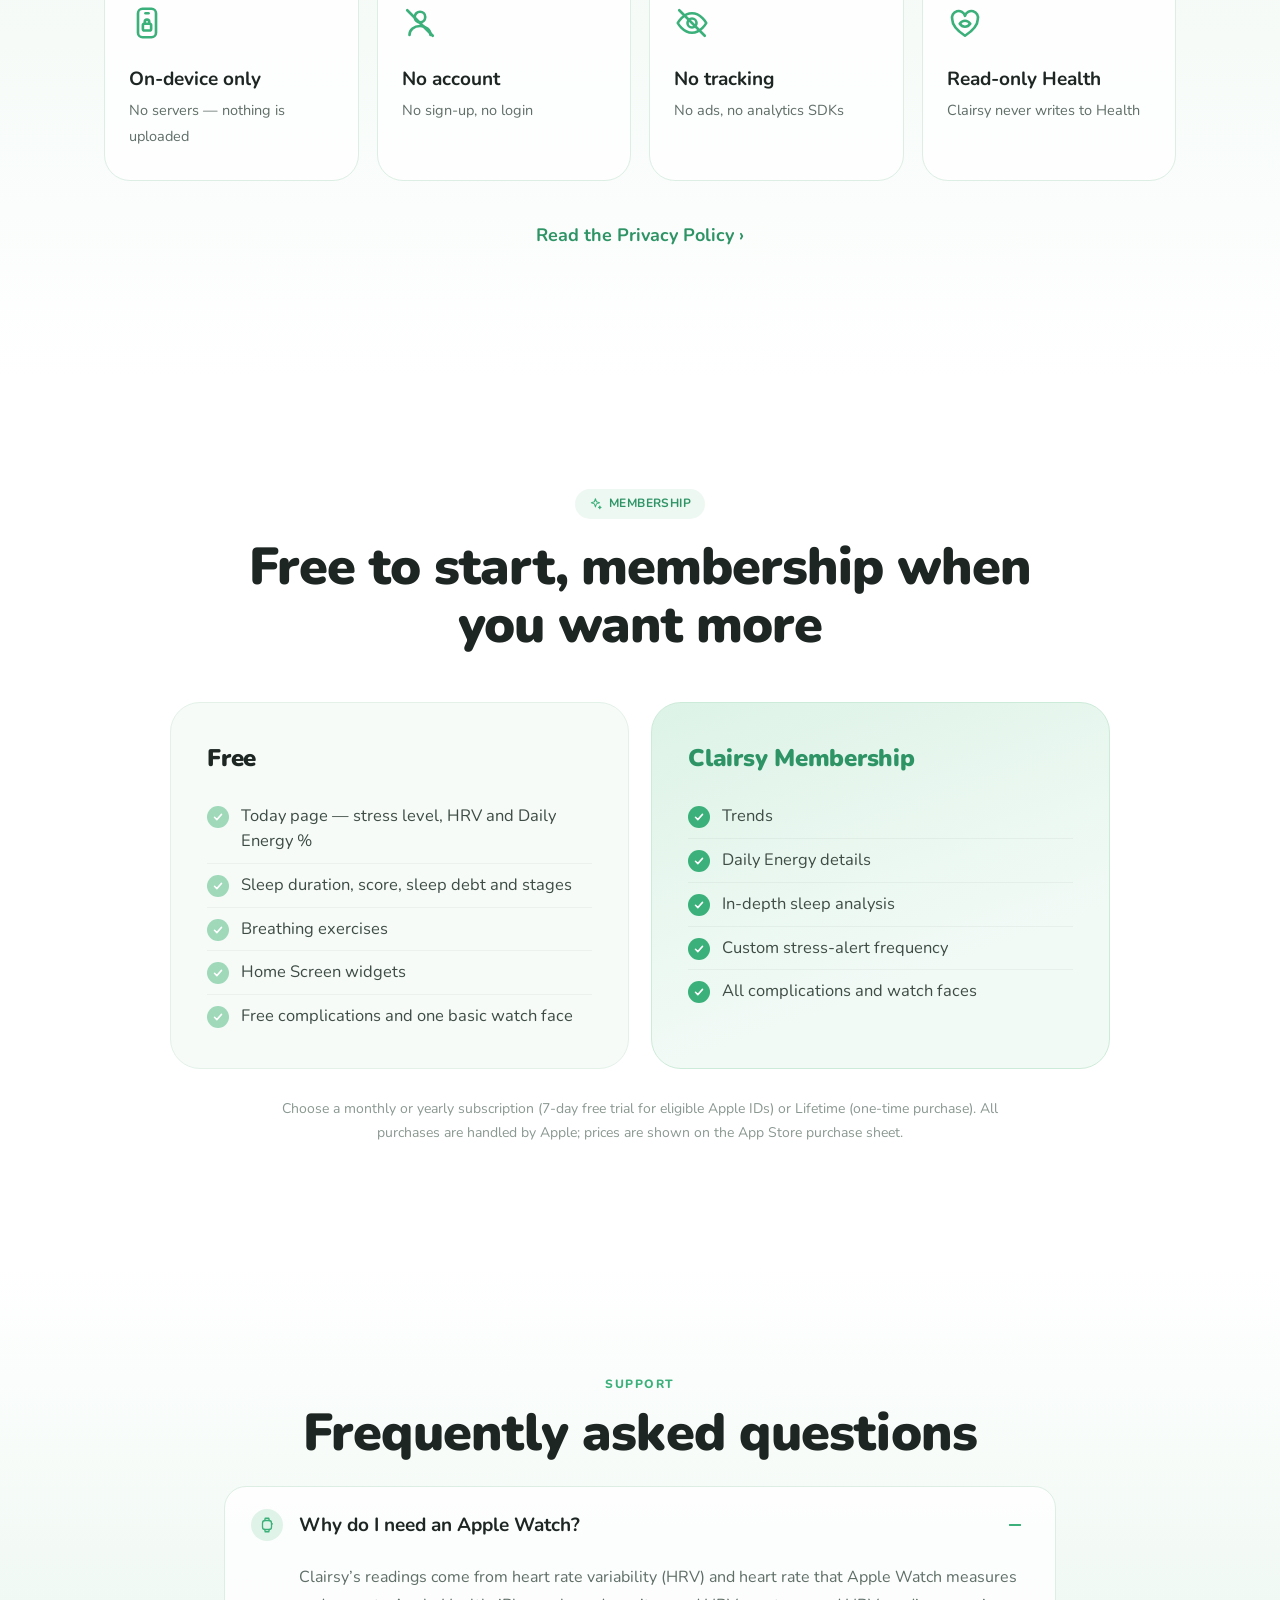
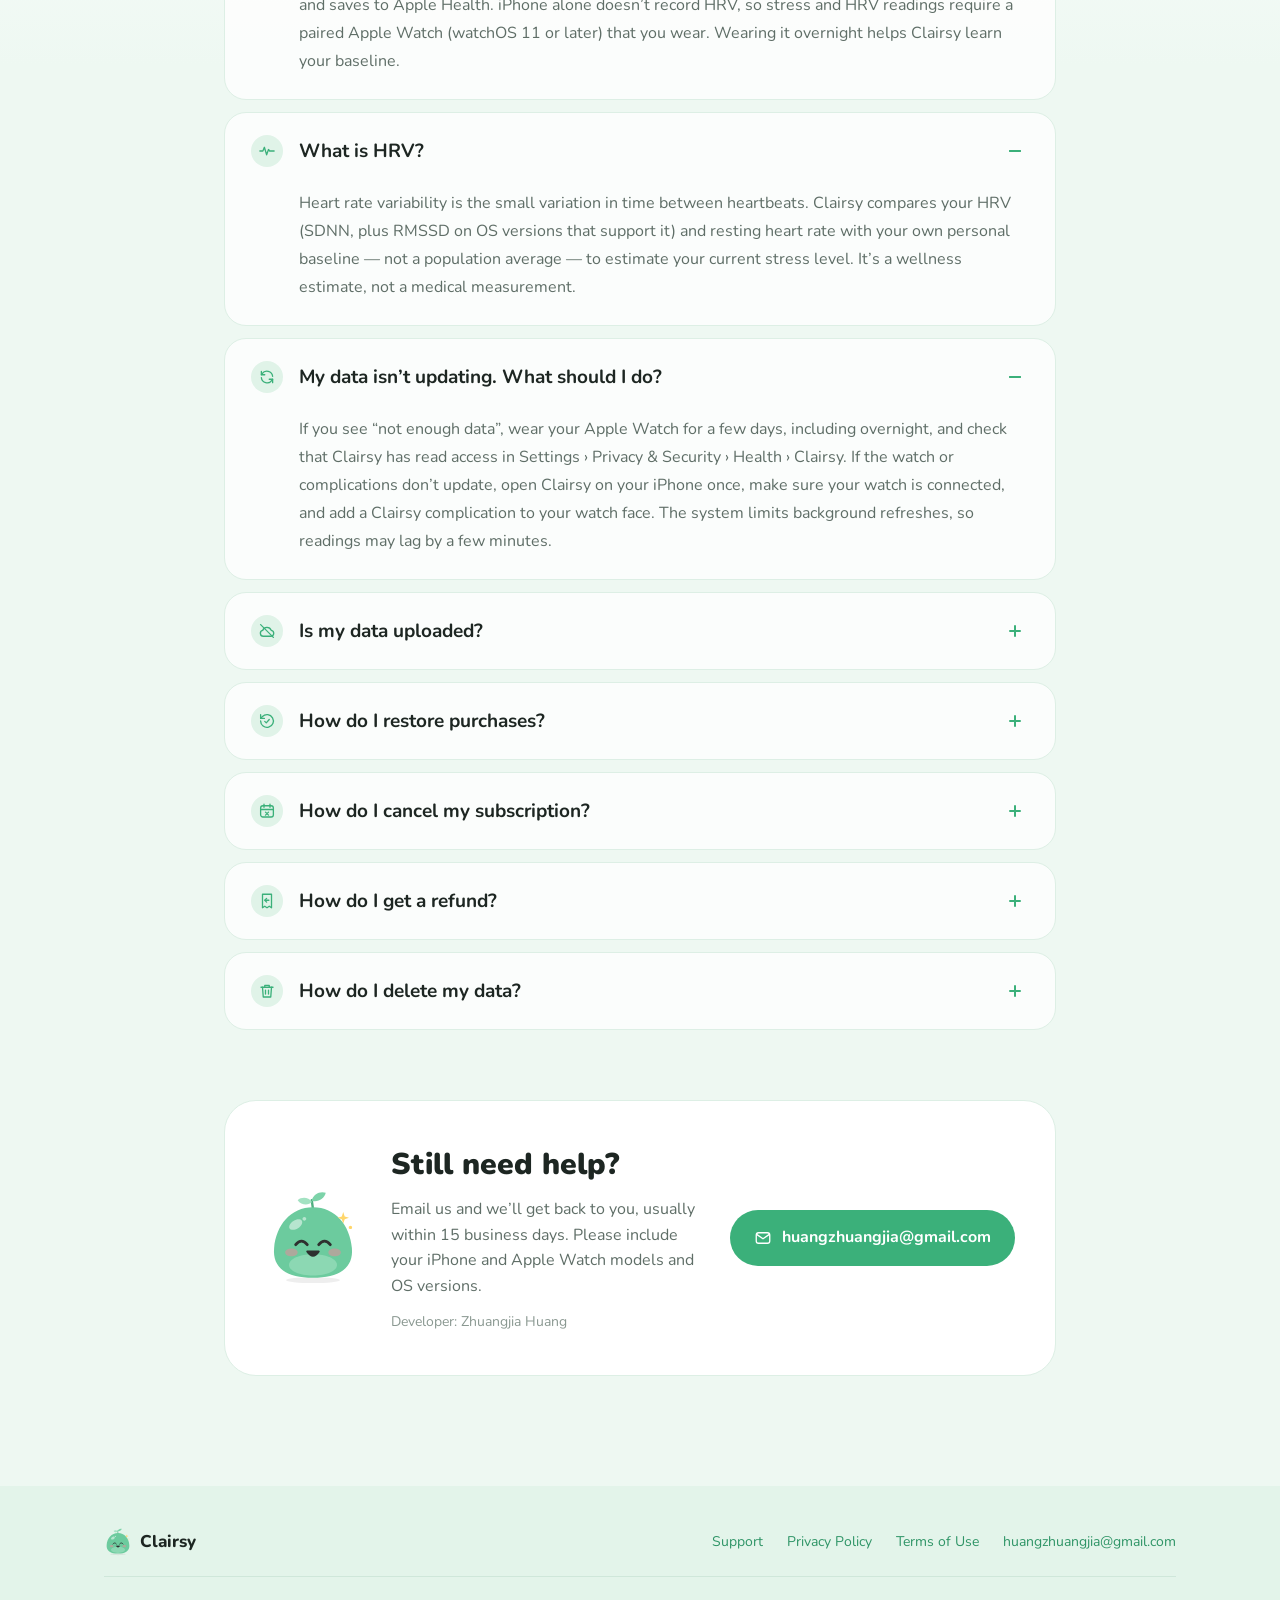
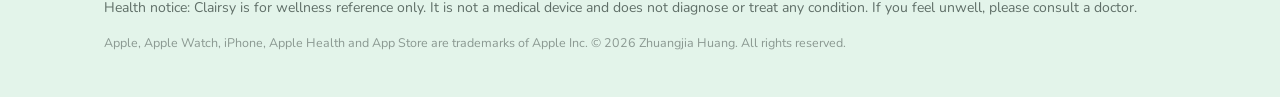
==== commit 67a8f2f7: "Features: remove step 08 (watch face keeps up) zh/en — 7 steps, frames and dots" ====
--- a/en/index.html
+++ b/en/index.html
@@ -23,7 +23,7 @@
 <div class="moods" role="group" aria-label="Meet Qingqing"><button type="button" class="mood on" data-mood="chill" aria-pressed="true"><img src="../assets/moods/chill.png?v=1ec6799918" alt="" width="56" height="56" loading="lazy"><span>Great</span></button><button type="button" class="mood" data-mood="steady" aria-pressed="false"><img src="../assets/moods/steady.png?v=08b04779e4" alt="" width="56" height="56" loading="lazy"><span>Normal</span></button><button type="button" class="mood" data-mood="tense" aria-pressed="false"><img src="../assets/moods/tense.png?v=b3b451586a" alt="" width="56" height="56" loading="lazy"><span>Elevated</span></button><button type="button" class="mood" data-mood="stressed" aria-pressed="false"><img src="../assets/moods/stressed.png?v=03b7959c35" alt="" width="56" height="56" loading="lazy"><span>Overload</span></button></div></div>
 <div class="meettxt"><h2>Meet Qingqing</h2><p>Qingqing lives on your wrist. It smiles when you’re at ease and frowns when stress creeps in. Each morning it tells you how much energy you’ve got, and when you’re running low it nudges you to wrap up early. When you need a breather, it breathes with you; with every check-in, it quietly learns your rhythm. Whenever you need it most, it’s there — quietly caring, always by your side.</p></div>
 </div></div></section>
-<section id="features" class="feat"><div class="wrap sgrid"><div class="steps"><div class="rail" aria-hidden="true"><i></i></div><div class="step reveal" data-step="0"><div class="stept"><span class="n" aria-hidden="true">01</span><h3>Stress, plain and clear</h3></div><p>HRV and resting heart rate become four clear levels — Great, Normal, Elevated, Overload — with a stress index and 7-day average. Quick mood check-ins calibrate it to how you actually feel.</p><div class="inl"><div class="duo"><div class="ph"><img src="../assets/today-en.webp?v=0098471fe0" alt="Clairsy Today" width="603" height="1311" loading="lazy"></div><div class="wa"><img src="../assets/watch-ultra-en.webp?v=8417fa780b" alt="Clairsy Status Gauge face on Apple Watch Ultra" width="416" height="496" loading="lazy"></div></div></div></div><div class="step reveal" data-step="1"><div class="stept"><span class="n" aria-hidden="true">02</span><h3>5-minute HRV refresh</h3></div><p>On Apple Watch Ultra 4 and Series 12, with Recovery HRV authorized, samples arrive about every 5 minutes and Clairsy switches to fast refresh — you’ll see it on Today as “Fast refresh · a few minutes ago.” Watch face and complications refresh too — in our testing, within about 5 minutes of a new sample (occasionally a little later when the system limits background updates).</p><div class="inl"><div class="duo"><div class="ph"><img src="../assets/hrv-en.webp?v=711db39cfe" alt="Today · Fast refresh" width="603" height="1311" loading="lazy"></div><div class="wa"><img src="../assets/watch-status-en.webp?v=80fe1e797e" alt="Clairsy on Apple Watch" width="416" height="496" loading="lazy"></div></div></div></div><div class="step reveal" data-step="2"><div class="stept"><span class="n" aria-hidden="true">03</span><h3>Custom alert frequency</h3></div><p>Three stress-alert modes: Low (default) sends one gentle nudge when you move up to Overload; Normal alerts after about 10 minutes in Elevated or Overload; Custom (Membership) reports your current status every 15 minutes to 4 hours. 15- and 30-minute intervals need a fast-refresh watch such as Series 12 or Ultra 4; on Series 11, Ultra 3 and earlier, Custom starts at 1 hour — or use Normal.</p><div class="inl"><div class="duo"><div class="ph"><img src="../assets/alerts-en.webp?v=3b4e01b3a4" alt="Stress alerts" width="603" height="1311" loading="lazy"></div><div class="wa"><img src="../assets/watch-alert-en.webp?v=2d64670a13" alt="Clairsy stress alert on Apple Watch" width="416" height="496" loading="lazy"></div></div></div></div><div class="step reveal" data-step="3"><div class="stept"><span class="n" aria-hidden="true">04</span><h3>Daily Energy — plan your day</h3></div><p>Each morning Clairsy sets your starting energy from last night’s sleep and recovery. Stress and activity drain it through the day, a nap tops it back up. See how much is left and where you’ll land by tonight, and Qingqing tells you when to push or ease off. Turn on Daily Energy alerts for one line each morning on how charged you are, and a single gentle nudge when you’re running low.</p><div class="inl"><div class="duo"><div class="ph"><img src="../assets/vigor-en.webp?v=c105740d5c" alt="Daily Energy" width="603" height="1311" loading="lazy"></div><div class="wa"><img src="../assets/watch-vigor-en.webp?v=c22f17e995" alt="Daily Energy on Apple Watch" width="416" height="496" loading="lazy"></div></div></div></div><div class="step reveal" data-step="4"><div class="stept"><span class="n" aria-hidden="true">05</span><h3>Sleep at a glance</h3></div><p>Last night’s duration, sleep score, 7-night sleep debt and stages — deep, core, REM and awake — all free, with Qingqing suggesting a bedtime. Membership adds in-depth sleep analysis.</p><div class="inl"><div class="ph"><img src="../assets/sleep-en.webp?v=5c2634cd5b" alt="Sleep" width="603" height="1311" loading="lazy"></div></div></div><div class="step reveal" data-step="5"><div class="stept"><span class="n" aria-hidden="true">06</span><h3>Trends you can see</h3></div><p>Day, week and month views of your HRV against your baseline, a breakdown of time spent Great, Normal, Elevated and Overload, and a stress heat map that shows when you tend to tense up. Trends are part of Clairsy Membership.</p><div class="inl"><div class="duo"><div class="ph"><img src="../assets/trends-en.webp?v=e3e7e69584" alt="Trends" width="603" height="1311" loading="lazy"></div><div class="wa"><img src="../assets/watch-today-en.webp?v=192cea627f" alt="Today’s stress timeline on Apple Watch" width="416" height="496" loading="lazy"></div></div></div></div><div class="step reveal" data-step="6"><div class="stept"><span class="n" aria-hidden="true">07</span><h3>Take a breather with Qingqing</h3></div><p>When stress spikes, tap Breathe — or jump in straight from a stress alert. The orb swells and settles with your breath while Qingqing breathes along; on Apple Watch, gentle haptics keep the rhythm so you don’t have to watch the screen, and a tap on the orb pauses or resumes. Choose resonance breathing, cyclic sighing, 4-7-8 or box breathing. Afterward, see how your readings changed — and your Today page remembers you just took a breather.</p><div class="inl"><div class="duo"><div class="ph"><img src="../assets/breath-en.webp?v=dd0da5266d" alt="Breathing exercise" width="603" height="1311" loading="lazy"></div><div class="wa"><img src="../assets/watch-breath-en.webp?v=02ed8562ae" alt="Breathe on Apple Watch" width="416" height="496" loading="lazy"></div></div></div></div><div class="step reveal" data-step="7"><div class="stept"><span class="n" aria-hidden="true">08</span><h3>Your watch face keeps up</h3></div><p>Watch face and complications show your current level, with a one-tap “Measure”, Home Screen widgets, and optional local stress alerts. On Ultra 4 and Series 12, fast refresh keeps it more current.</p><div class="inl"><div class="wa"><img src="../assets/watch-en.webp?v=d67c154252" alt="Clairsy on Apple Watch" width="416" height="496" loading="lazy"></div></div></div></div><div class="sticky"><div class="devbox"><div class="frame on" data-frame="0"><div class="duo"><div class="ph"><img src="../assets/today-en.webp?v=0098471fe0" alt="Clairsy Today" width="603" height="1311" loading="lazy"></div><div class="wa"><img src="../assets/watch-ultra-en.webp?v=8417fa780b" alt="Clairsy Status Gauge face on Apple Watch Ultra" width="416" height="496" loading="lazy"></div></div></div><div class="frame" data-frame="1"><div class="duo"><div class="ph"><img src="../assets/hrv-en.webp?v=711db39cfe" alt="Today · Fast refresh" width="603" height="1311" loading="lazy"></div><div class="wa"><img src="../assets/watch-status-en.webp?v=80fe1e797e" alt="Clairsy on Apple Watch" width="416" height="496" loading="lazy"></div></div></div><div class="frame" data-frame="2"><div class="duo"><div class="ph"><img src="../assets/alerts-en.webp?v=3b4e01b3a4" alt="Stress alerts" width="603" height="1311" loading="lazy"></div><div class="wa"><img src="../assets/watch-alert-en.webp?v=2d64670a13" alt="Clairsy stress alert on Apple Watch" width="416" height="496" loading="lazy"></div></div></div><div class="frame" data-frame="3"><div class="duo"><div class="ph"><img src="../assets/vigor-en.webp?v=c105740d5c" alt="Daily Energy" width="603" height="1311" loading="lazy"></div><div class="wa"><img src="../assets/watch-vigor-en.webp?v=c22f17e995" alt="Daily Energy on Apple Watch" width="416" height="496" loading="lazy"></div></div></div><div class="frame" data-frame="4"><div class="ph"><img src="../assets/sleep-en.webp?v=5c2634cd5b" alt="Sleep" width="603" height="1311" loading="lazy"></div></div><div class="frame" data-frame="5"><div class="duo"><div class="ph"><img src="../assets/trends-en.webp?v=e3e7e69584" alt="Trends" width="603" height="1311" loading="lazy"></div><div class="wa"><img src="../assets/watch-today-en.webp?v=192cea627f" alt="Today’s stress timeline on Apple Watch" width="416" height="496" loading="lazy"></div></div></div><div class="frame" data-frame="6"><div class="duo"><div class="ph"><img src="../assets/breath-en.webp?v=dd0da5266d" alt="Breathing exercise" width="603" height="1311" loading="lazy"></div><div class="wa"><img src="../assets/watch-breath-en.webp?v=02ed8562ae" alt="Breathe on Apple Watch" width="416" height="496" loading="lazy"></div></div></div><div class="frame" data-frame="7"><div class="wa"><img src="../assets/watch-en.webp?v=d67c154252" alt="Clairsy on Apple Watch" width="416" height="496" loading="lazy"></div></div></div><div class="dots" aria-hidden="true"><i class="on"></i><i class=""></i><i class=""></i><i class=""></i><i class=""></i><i class=""></i><i class=""></i><i class=""></i></div></div></div></section>
+<section id="features" class="feat"><div class="wrap sgrid"><div class="steps"><div class="rail" aria-hidden="true"><i></i></div><div class="step reveal" data-step="0"><div class="stept"><span class="n" aria-hidden="true">01</span><h3>Stress, plain and clear</h3></div><p>HRV and resting heart rate become four clear levels — Great, Normal, Elevated, Overload — with a stress index and 7-day average. Quick mood check-ins calibrate it to how you actually feel.</p><div class="inl"><div class="duo"><div class="ph"><img src="../assets/today-en.webp?v=0098471fe0" alt="Clairsy Today" width="603" height="1311" loading="lazy"></div><div class="wa"><img src="../assets/watch-ultra-en.webp?v=8417fa780b" alt="Clairsy Status Gauge face on Apple Watch Ultra" width="416" height="496" loading="lazy"></div></div></div></div><div class="step reveal" data-step="1"><div class="stept"><span class="n" aria-hidden="true">02</span><h3>5-minute HRV refresh</h3></div><p>On Apple Watch Ultra 4 and Series 12, with Recovery HRV authorized, samples arrive about every 5 minutes and Clairsy switches to fast refresh — you’ll see it on Today as “Fast refresh · a few minutes ago.” Watch face and complications refresh too — in our testing, within about 5 minutes of a new sample (occasionally a little later when the system limits background updates).</p><div class="inl"><div class="duo"><div class="ph"><img src="../assets/hrv-en.webp?v=711db39cfe" alt="Today · Fast refresh" width="603" height="1311" loading="lazy"></div><div class="wa"><img src="../assets/watch-status-en.webp?v=80fe1e797e" alt="Clairsy on Apple Watch" width="416" height="496" loading="lazy"></div></div></div></div><div class="step reveal" data-step="2"><div class="stept"><span class="n" aria-hidden="true">03</span><h3>Custom alert frequency</h3></div><p>Three stress-alert modes: Low (default) sends one gentle nudge when you move up to Overload; Normal alerts after about 10 minutes in Elevated or Overload; Custom (Membership) reports your current status every 15 minutes to 4 hours. 15- and 30-minute intervals need a fast-refresh watch such as Series 12 or Ultra 4; on Series 11, Ultra 3 and earlier, Custom starts at 1 hour — or use Normal.</p><div class="inl"><div class="duo"><div class="ph"><img src="../assets/alerts-en.webp?v=3b4e01b3a4" alt="Stress alerts" width="603" height="1311" loading="lazy"></div><div class="wa"><img src="../assets/watch-alert-en.webp?v=2d64670a13" alt="Clairsy stress alert on Apple Watch" width="416" height="496" loading="lazy"></div></div></div></div><div class="step reveal" data-step="3"><div class="stept"><span class="n" aria-hidden="true">04</span><h3>Daily Energy — plan your day</h3></div><p>Each morning Clairsy sets your starting energy from last night’s sleep and recovery. Stress and activity drain it through the day, a nap tops it back up. See how much is left and where you’ll land by tonight, and Qingqing tells you when to push or ease off. Turn on Daily Energy alerts for one line each morning on how charged you are, and a single gentle nudge when you’re running low.</p><div class="inl"><div class="duo"><div class="ph"><img src="../assets/vigor-en.webp?v=c105740d5c" alt="Daily Energy" width="603" height="1311" loading="lazy"></div><div class="wa"><img src="../assets/watch-vigor-en.webp?v=c22f17e995" alt="Daily Energy on Apple Watch" width="416" height="496" loading="lazy"></div></div></div></div><div class="step reveal" data-step="4"><div class="stept"><span class="n" aria-hidden="true">05</span><h3>Sleep at a glance</h3></div><p>Last night’s duration, sleep score, 7-night sleep debt and stages — deep, core, REM and awake — all free, with Qingqing suggesting a bedtime. Membership adds in-depth sleep analysis.</p><div class="inl"><div class="ph"><img src="../assets/sleep-en.webp?v=5c2634cd5b" alt="Sleep" width="603" height="1311" loading="lazy"></div></div></div><div class="step reveal" data-step="5"><div class="stept"><span class="n" aria-hidden="true">06</span><h3>Trends you can see</h3></div><p>Day, week and month views of your HRV against your baseline, a breakdown of time spent Great, Normal, Elevated and Overload, and a stress heat map that shows when you tend to tense up. Trends are part of Clairsy Membership.</p><div class="inl"><div class="duo"><div class="ph"><img src="../assets/trends-en.webp?v=e3e7e69584" alt="Trends" width="603" height="1311" loading="lazy"></div><div class="wa"><img src="../assets/watch-today-en.webp?v=192cea627f" alt="Today’s stress timeline on Apple Watch" width="416" height="496" loading="lazy"></div></div></div></div><div class="step reveal" data-step="6"><div class="stept"><span class="n" aria-hidden="true">07</span><h3>Take a breather with Qingqing</h3></div><p>When stress spikes, tap Breathe — or jump in straight from a stress alert. The orb swells and settles with your breath while Qingqing breathes along; on Apple Watch, gentle haptics keep the rhythm so you don’t have to watch the screen, and a tap on the orb pauses or resumes. Choose resonance breathing, cyclic sighing, 4-7-8 or box breathing. Afterward, see how your readings changed — and your Today page remembers you just took a breather.</p><div class="inl"><div class="duo"><div class="ph"><img src="../assets/breath-en.webp?v=dd0da5266d" alt="Breathing exercise" width="603" height="1311" loading="lazy"></div><div class="wa"><img src="../assets/watch-breath-en.webp?v=02ed8562ae" alt="Breathe on Apple Watch" width="416" height="496" loading="lazy"></div></div></div></div></div><div class="sticky"><div class="devbox"><div class="frame on" data-frame="0"><div class="duo"><div class="ph"><img src="../assets/today-en.webp?v=0098471fe0" alt="Clairsy Today" width="603" height="1311" loading="lazy"></div><div class="wa"><img src="../assets/watch-ultra-en.webp?v=8417fa780b" alt="Clairsy Status Gauge face on Apple Watch Ultra" width="416" height="496" loading="lazy"></div></div></div><div class="frame" data-frame="1"><div class="duo"><div class="ph"><img src="../assets/hrv-en.webp?v=711db39cfe" alt="Today · Fast refresh" width="603" height="1311" loading="lazy"></div><div class="wa"><img src="../assets/watch-status-en.webp?v=80fe1e797e" alt="Clairsy on Apple Watch" width="416" height="496" loading="lazy"></div></div></div><div class="frame" data-frame="2"><div class="duo"><div class="ph"><img src="../assets/alerts-en.webp?v=3b4e01b3a4" alt="Stress alerts" width="603" height="1311" loading="lazy"></div><div class="wa"><img src="../assets/watch-alert-en.webp?v=2d64670a13" alt="Clairsy stress alert on Apple Watch" width="416" height="496" loading="lazy"></div></div></div><div class="frame" data-frame="3"><div class="duo"><div class="ph"><img src="../assets/vigor-en.webp?v=c105740d5c" alt="Daily Energy" width="603" height="1311" loading="lazy"></div><div class="wa"><img src="../assets/watch-vigor-en.webp?v=c22f17e995" alt="Daily Energy on Apple Watch" width="416" height="496" loading="lazy"></div></div></div><div class="frame" data-frame="4"><div class="ph"><img src="../assets/sleep-en.webp?v=5c2634cd5b" alt="Sleep" width="603" height="1311" loading="lazy"></div></div><div class="frame" data-frame="5"><div class="duo"><div class="ph"><img src="../assets/trends-en.webp?v=e3e7e69584" alt="Trends" width="603" height="1311" loading="lazy"></div><div class="wa"><img src="../assets/watch-today-en.webp?v=192cea627f" alt="Today’s stress timeline on Apple Watch" width="416" height="496" loading="lazy"></div></div></div><div class="frame" data-frame="6"><div class="duo"><div class="ph"><img src="../assets/breath-en.webp?v=dd0da5266d" alt="Breathing exercise" width="603" height="1311" loading="lazy"></div><div class="wa"><img src="../assets/watch-breath-en.webp?v=02ed8562ae" alt="Breathe on Apple Watch" width="416" height="496" loading="lazy"></div></div></div></div><div class="dots" aria-hidden="true"><i class="on"></i><i class=""></i><i class=""></i><i class=""></i><i class=""></i><i class=""></i><i class=""></i></div></div></div></section>
 <section id="privacy" class="priv"><div class="wrap"><img class="shield reveal" src="../assets/icons/in-short-shield.svg?v=a273304543" alt="" width="56" height="56"><h2 class="reveal">Private by design.</h2><p class="lede reveal">Clairsy only reads the Health data you allow it to read, and does all of its calculations on your iPhone and Apple Watch. We have no servers. We never upload your data to us or to anyone else, and we never use it for advertising.</p>
 <div class="tiles"><div class="tile reveal"><img class="ti" src="../assets/icons/on-device.svg?v=f5730aa8c3" alt="" aria-hidden="true"><b>On-device only</b><small>No servers — nothing is uploaded</small></div><div class="tile reveal"><img class="ti" src="../assets/icons/no-account.svg?v=5d09475955" alt="" aria-hidden="true"><b>No account</b><small>No sign-up, no login</small></div><div class="tile reveal"><img class="ti" src="../assets/icons/no-tracking.svg?v=b4618fe82b" alt="" aria-hidden="true"><b>No tracking</b><small>No ads, no analytics SDKs</small></div><div class="tile reveal"><img class="ti" src="../assets/icons/read-only-health.svg?v=f1765cbfee" alt="" aria-hidden="true"><b>Read-only Health</b><small>Clairsy never writes to Health</small></div></div><p class="plink reveal"><a href="privacy/">Read the Privacy Policy ›</a></p></div></section>
 <section class="mem"><div class="wrap"><div class="memhead reveal"><span class="mpill"><img class="ic xs" src="../assets/icons/membership.svg?v=d99b7184ce" alt="" aria-hidden="true">MEMBERSHIP</span><h2>Free to start, membership when you want more</h2></div>
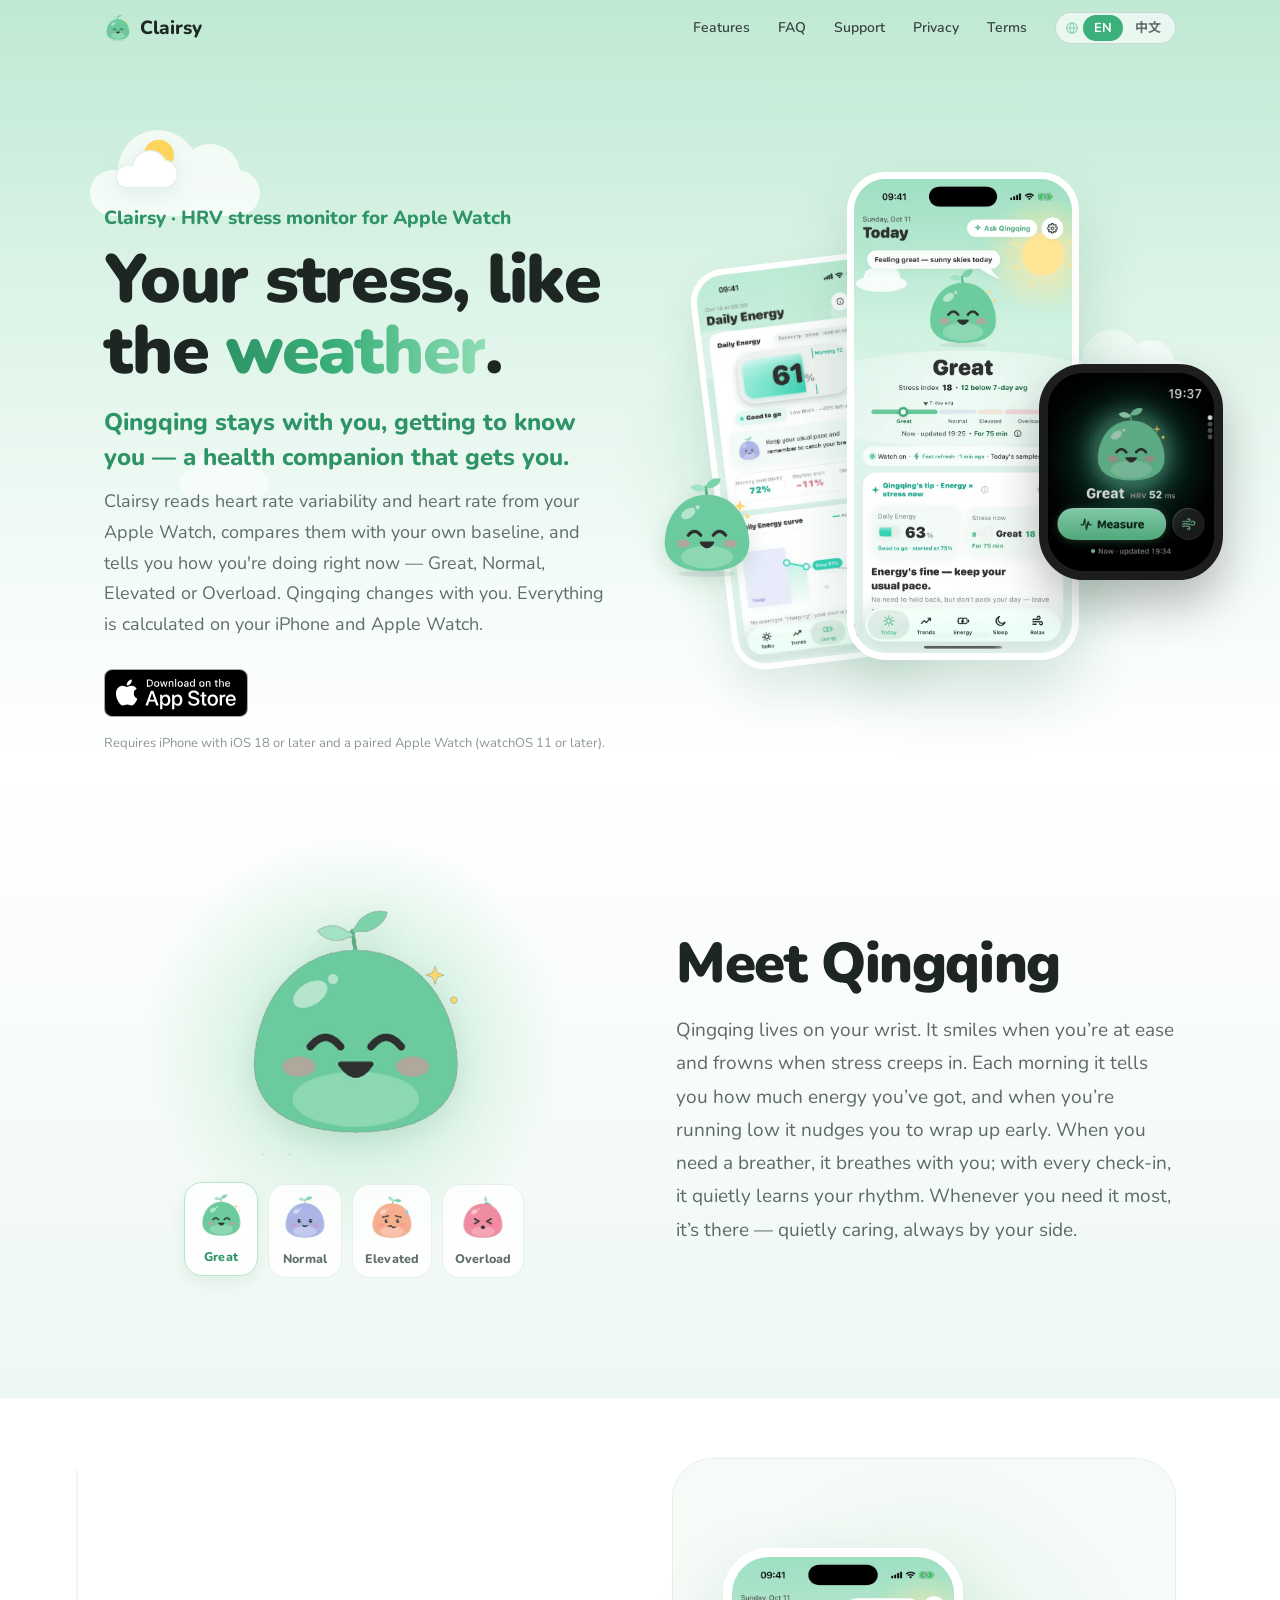
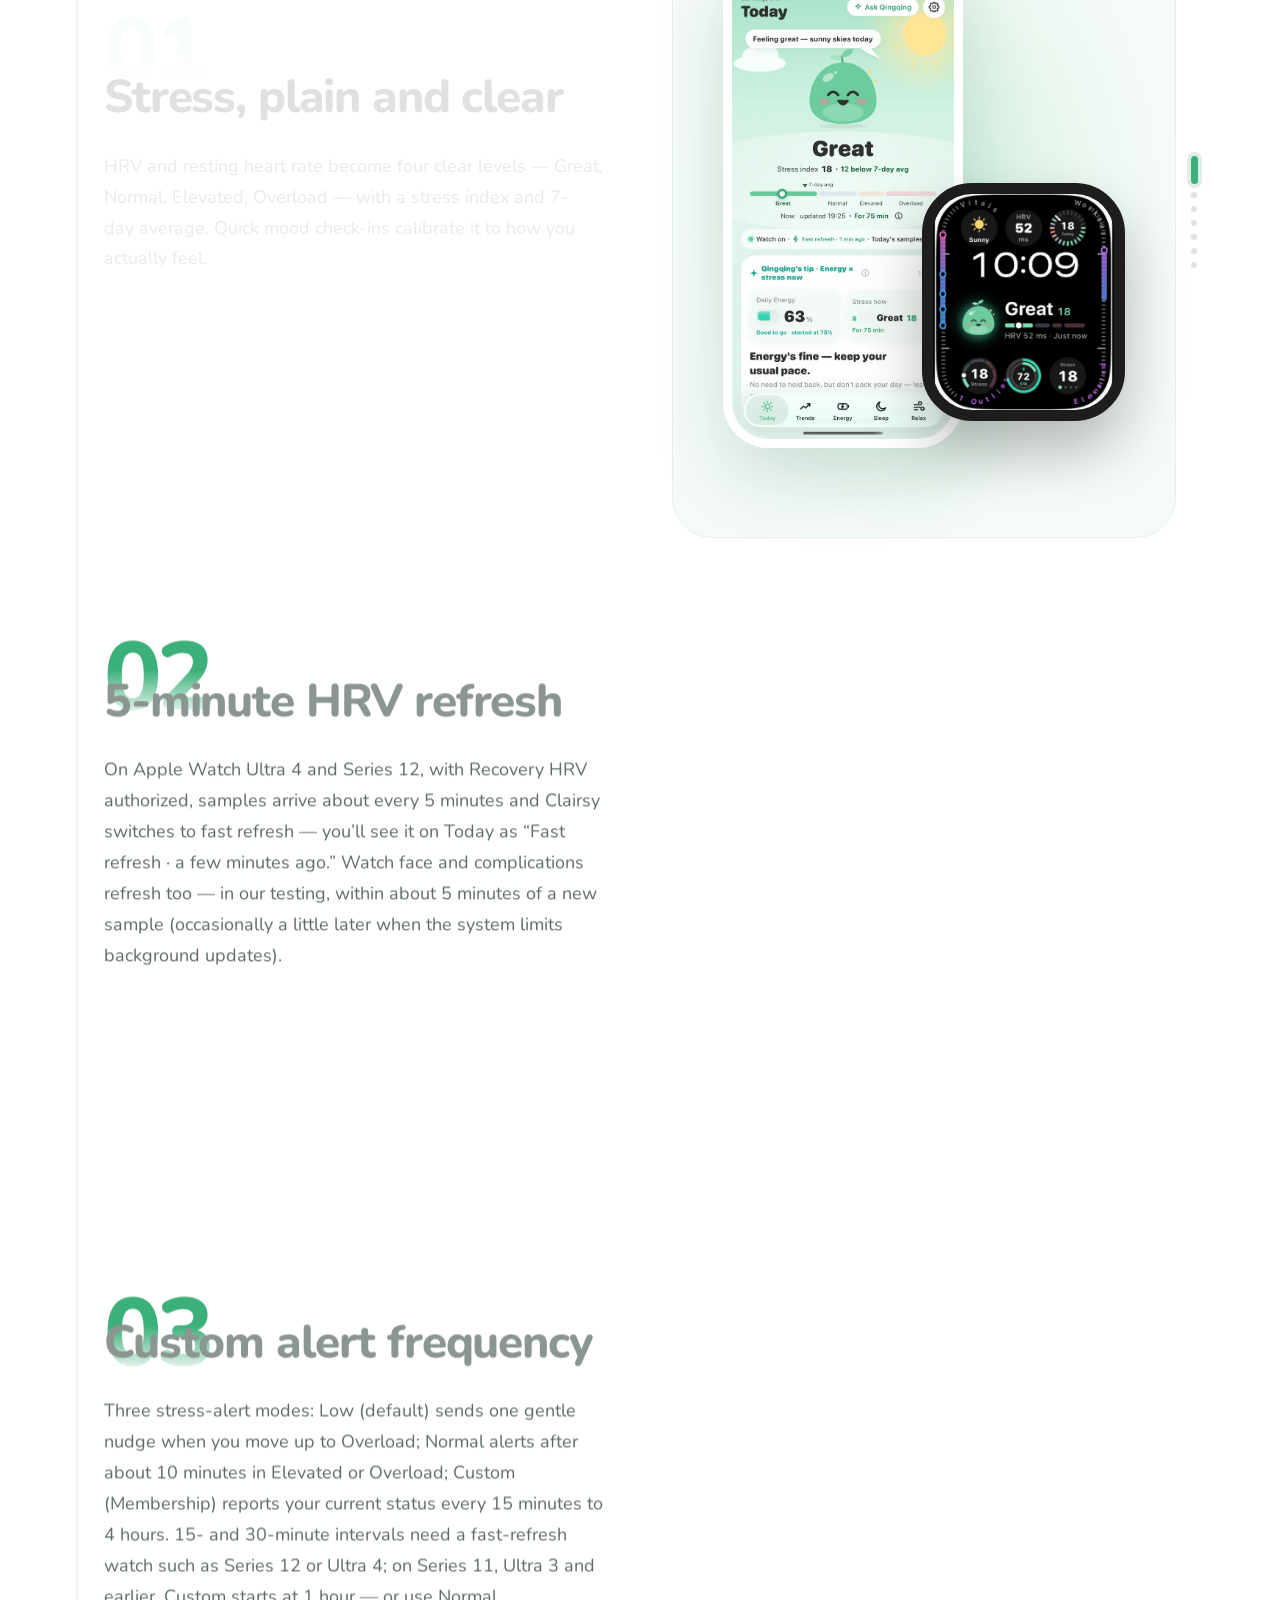
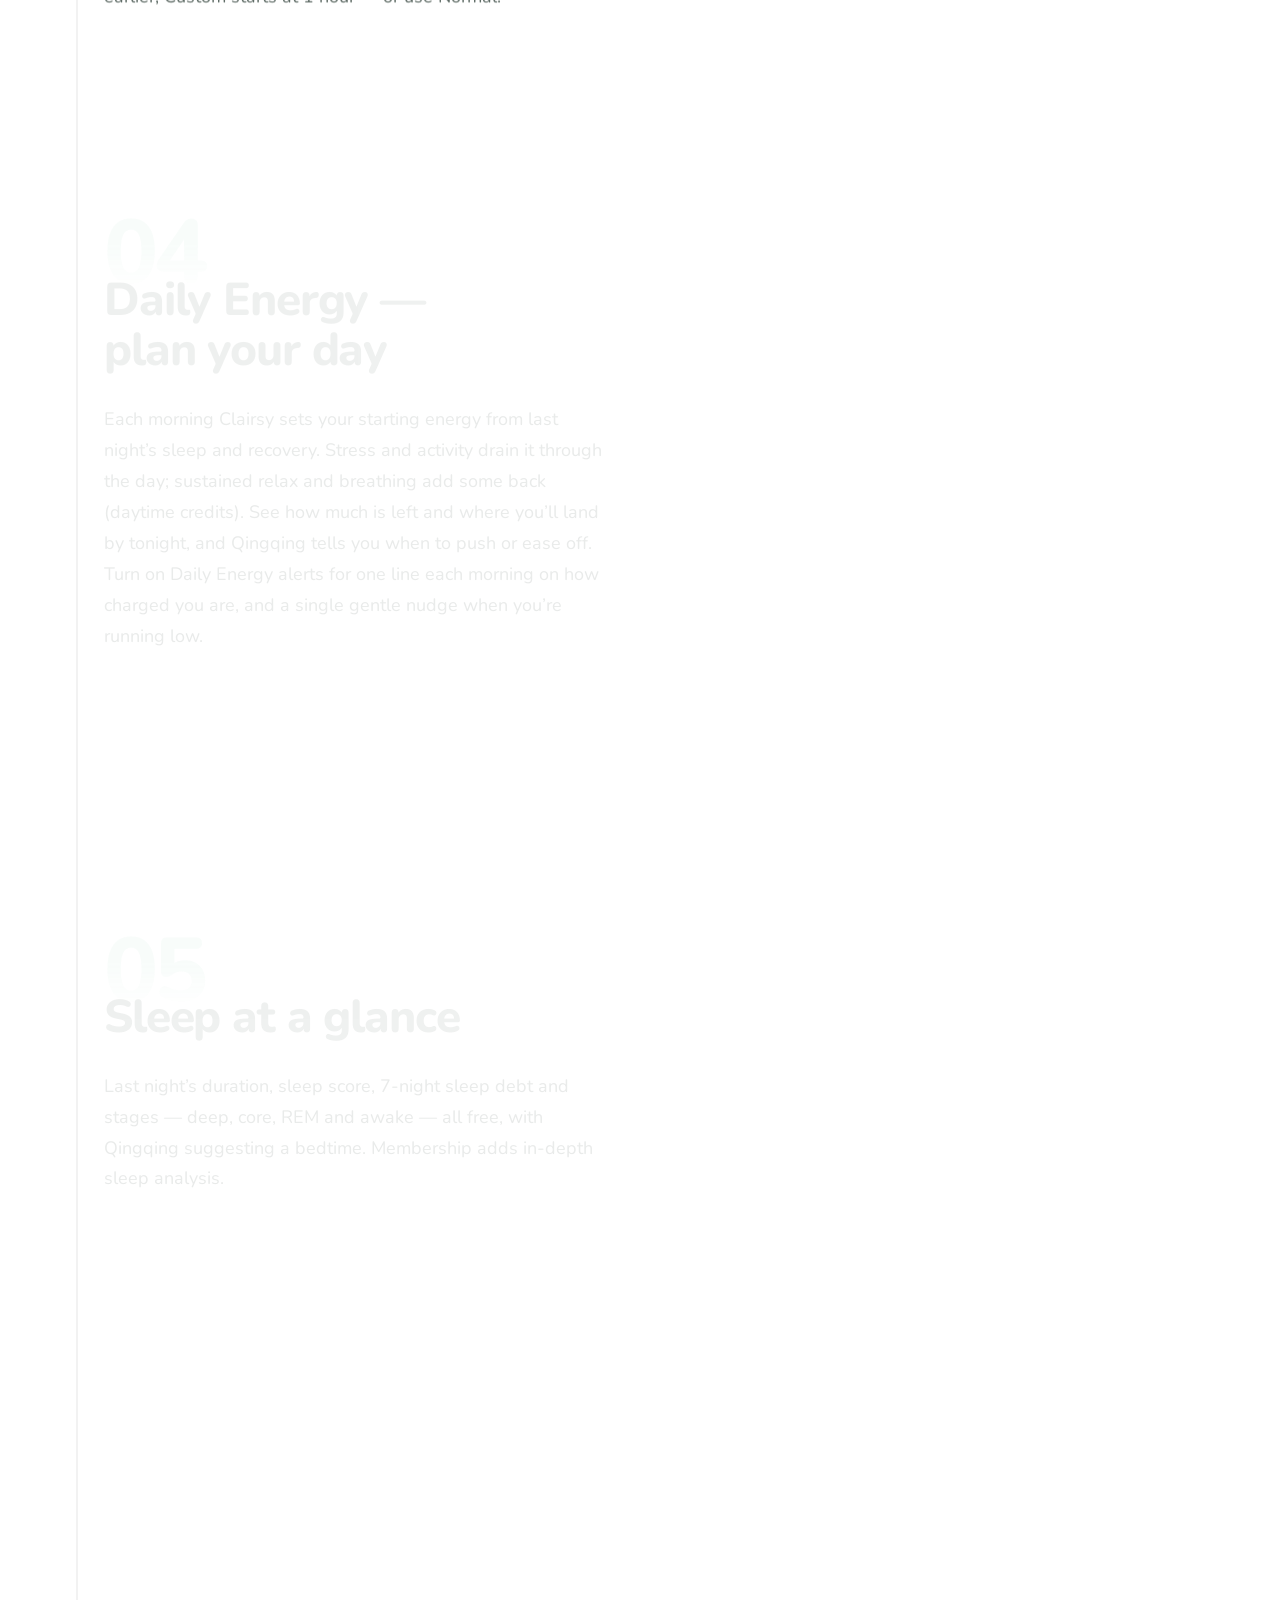
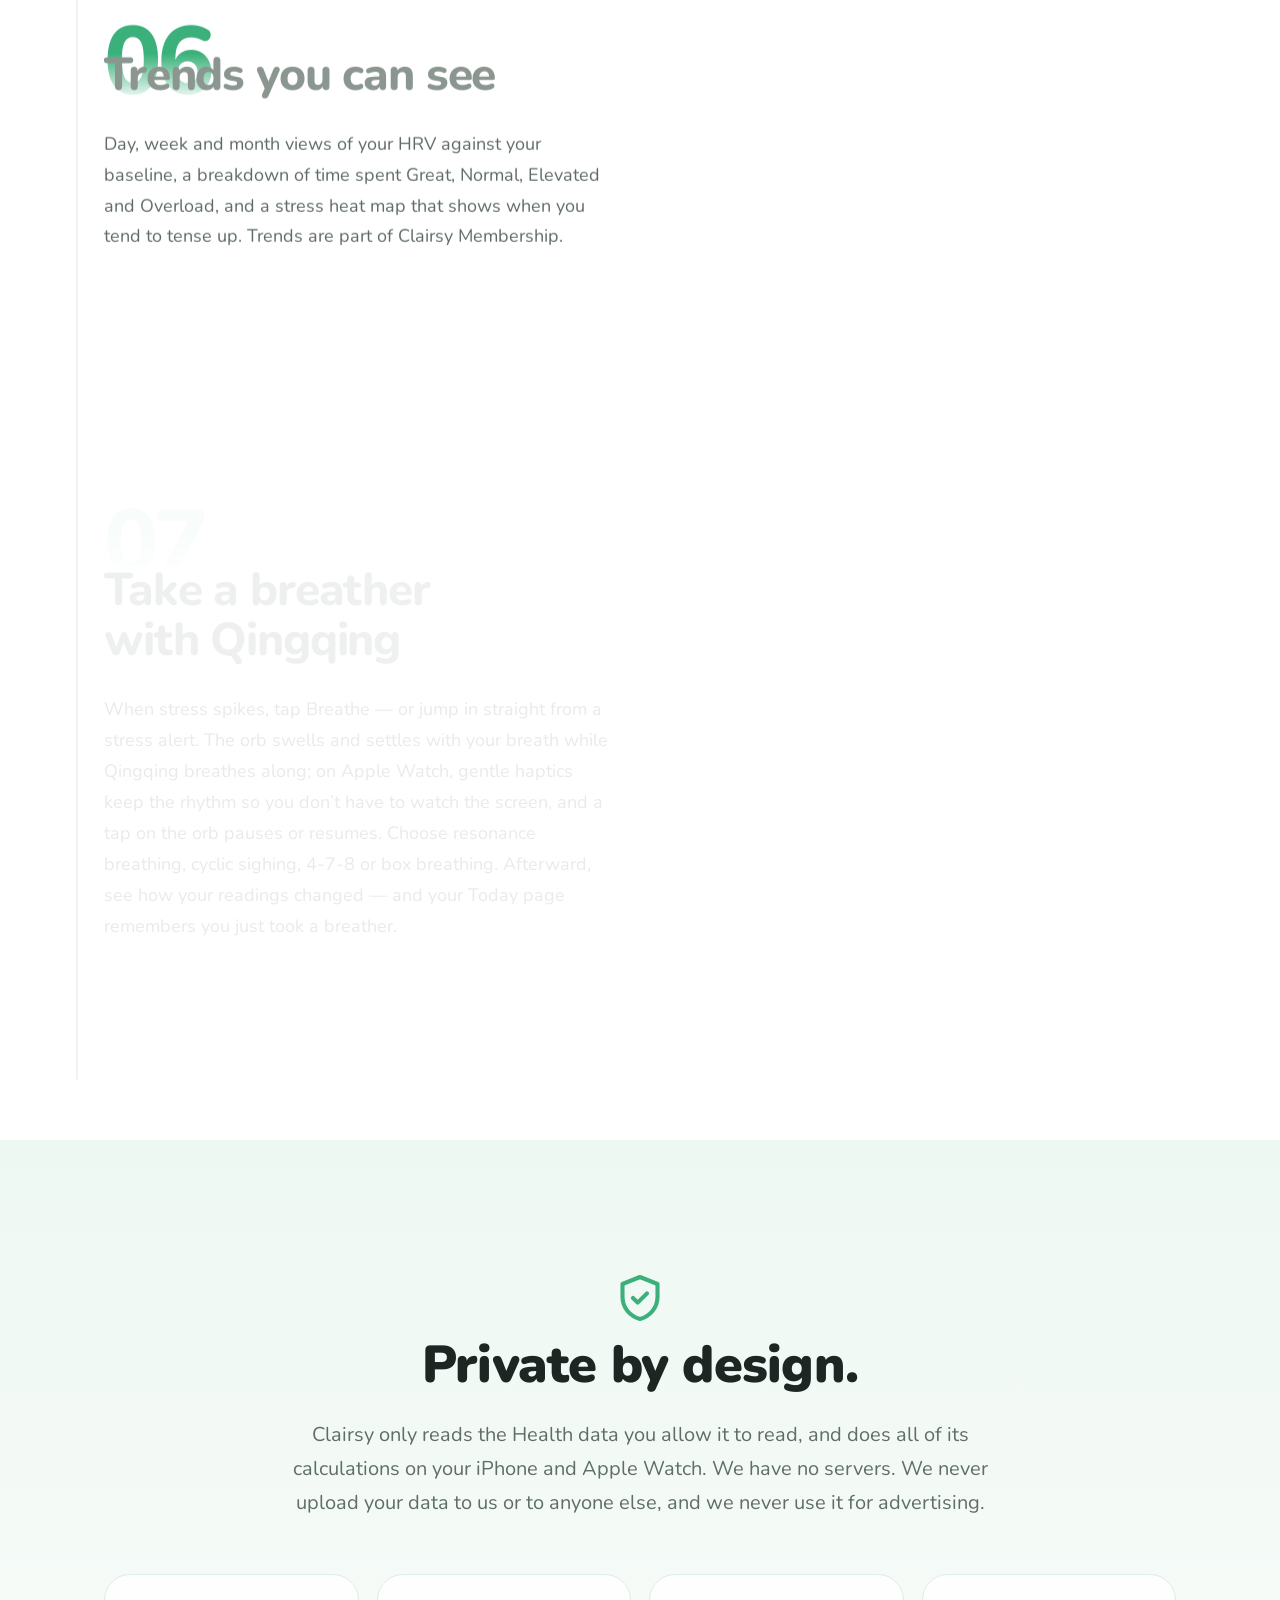
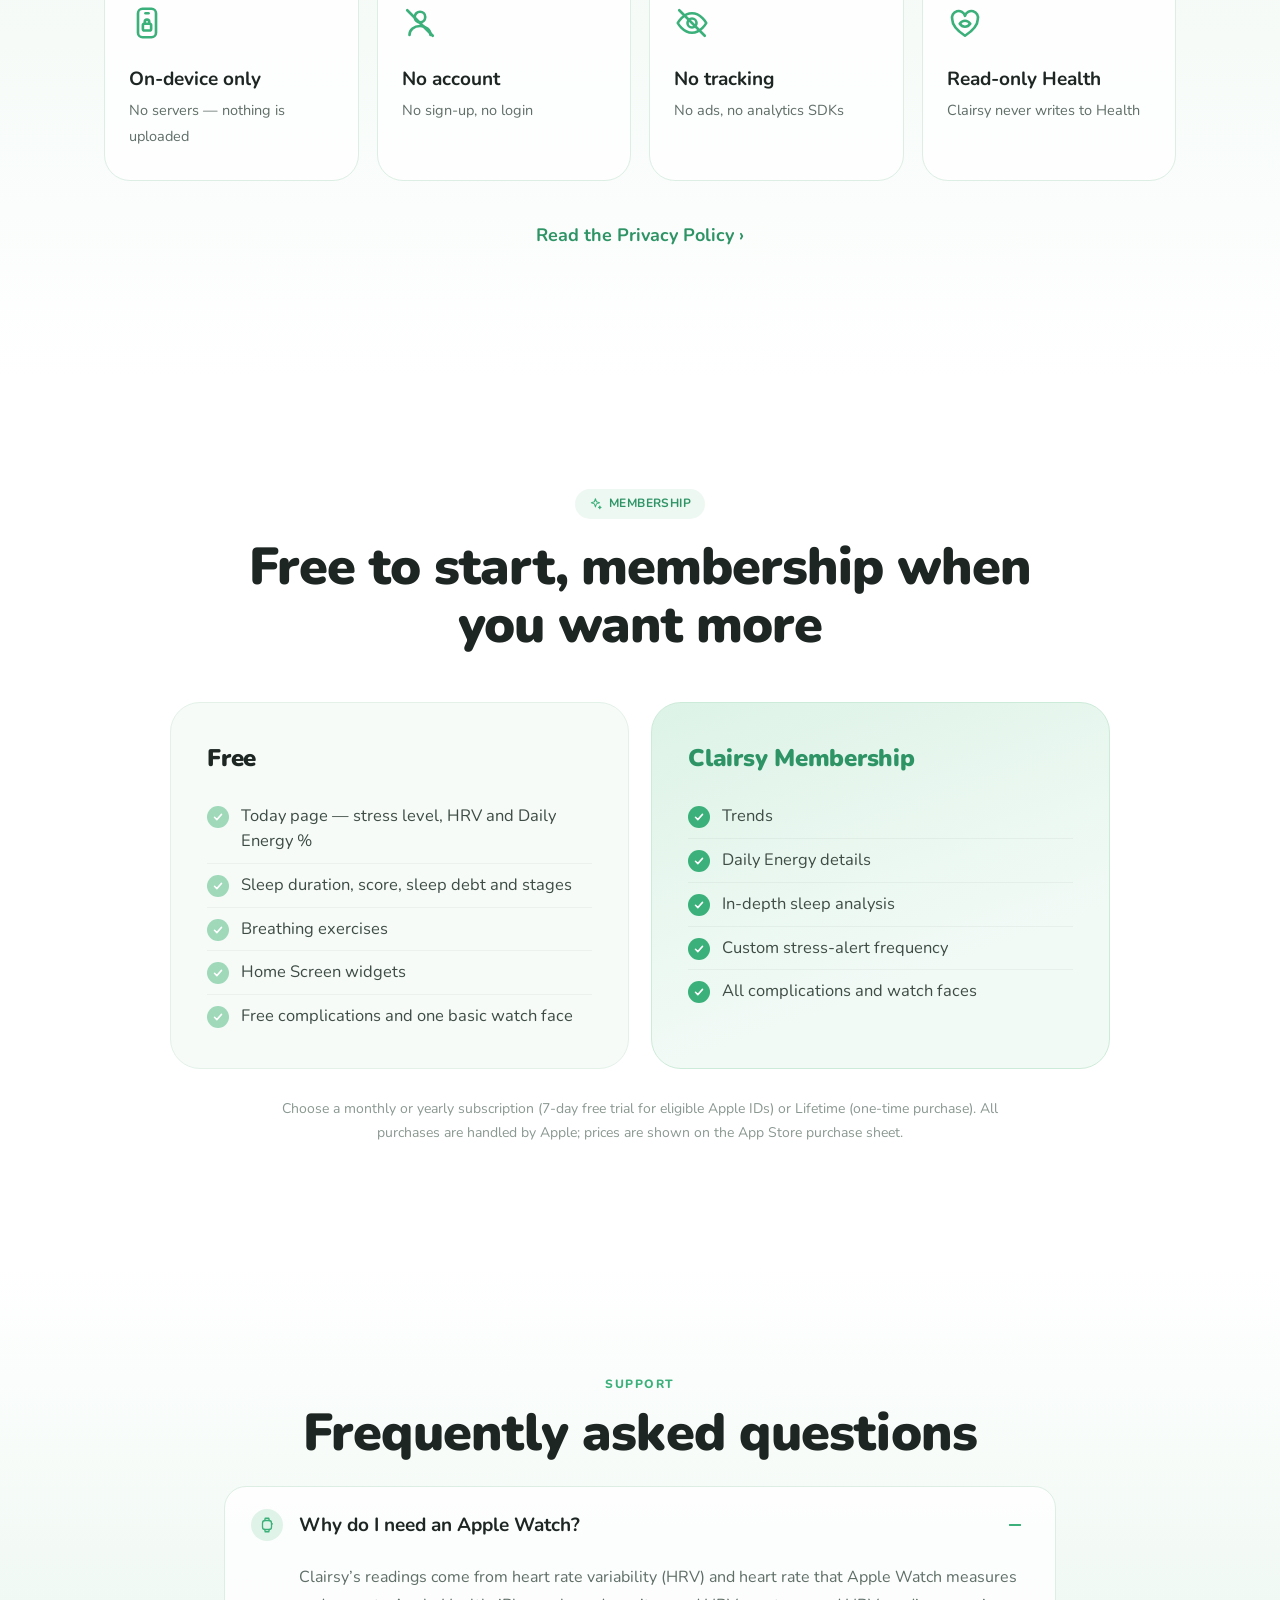
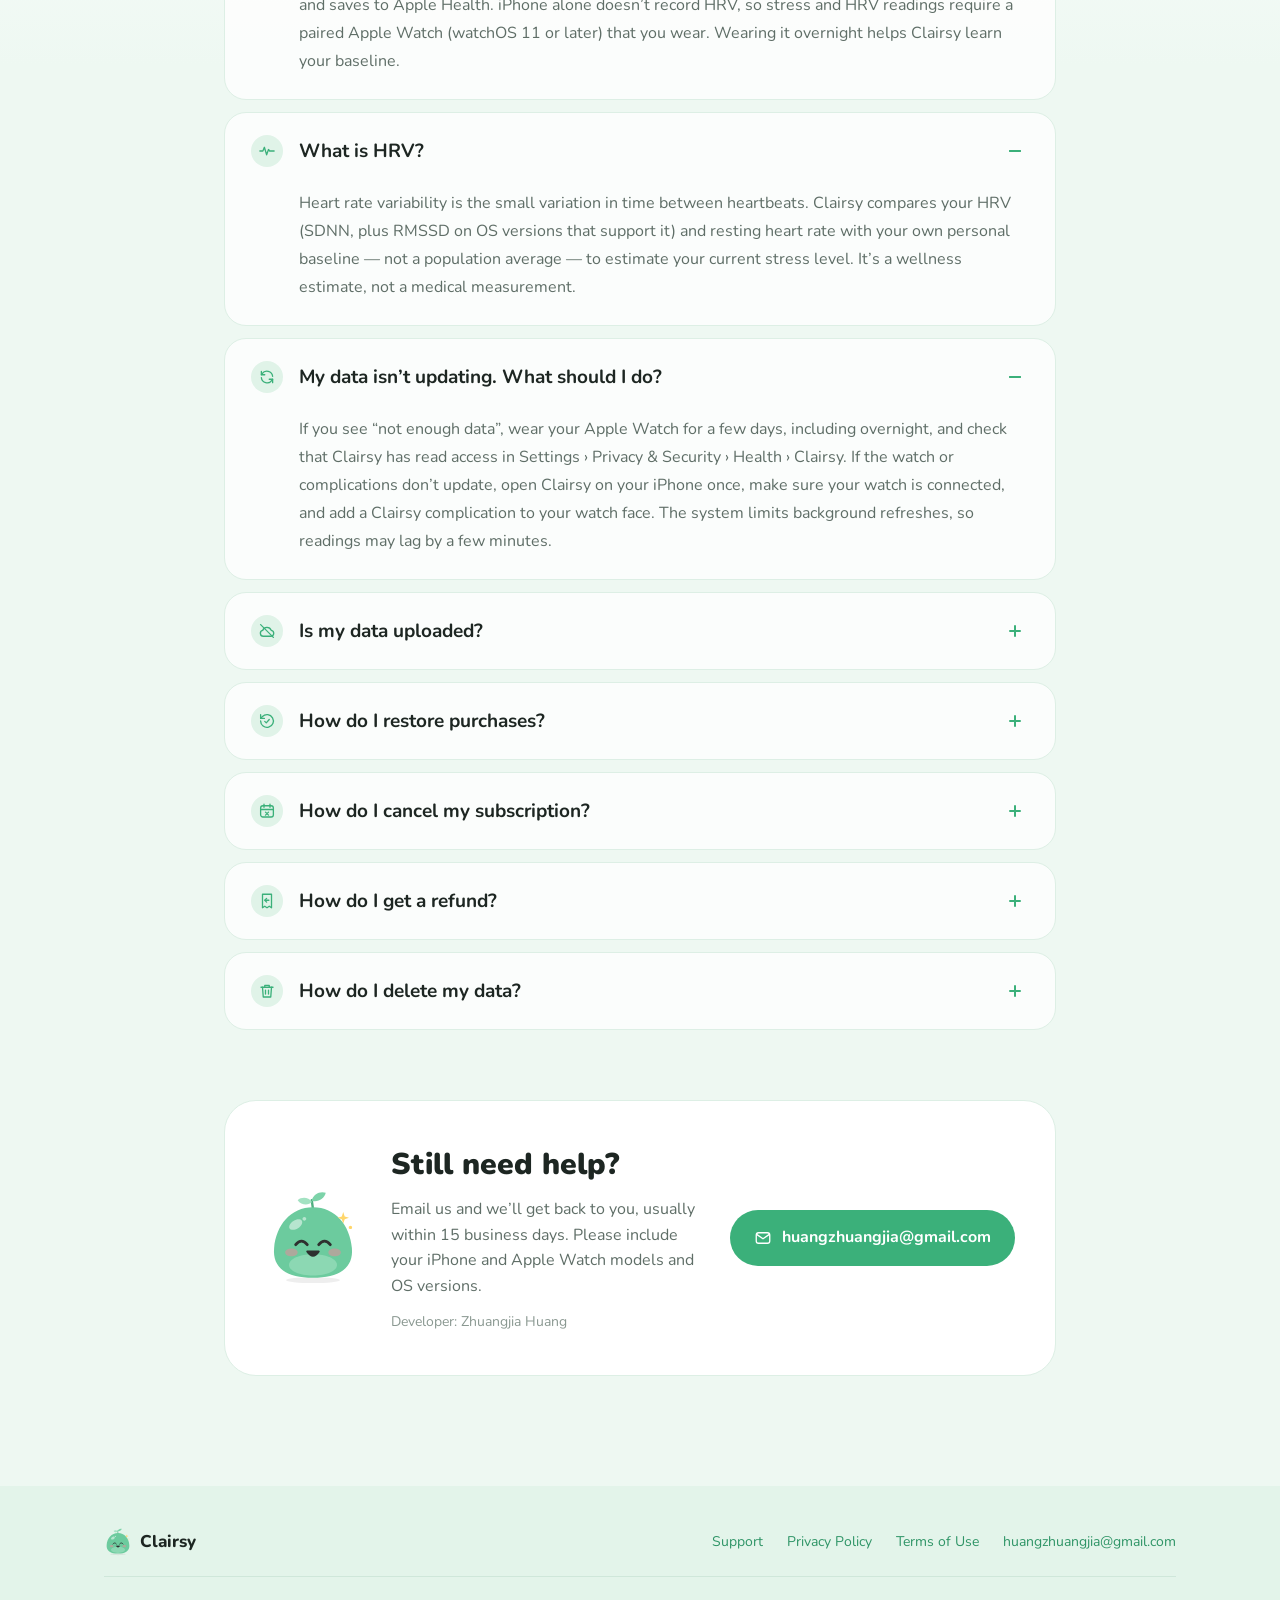
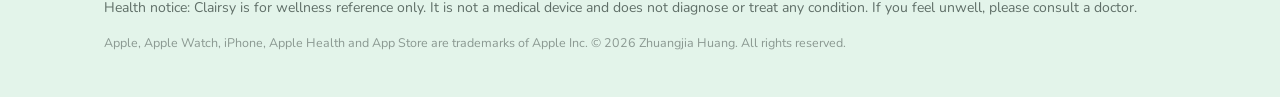
==== commit 8305fc69: "Features step 04: nap → daytime credits (sustained relax / breathing); reshoot Energy screen 白天回补 / " ====
--- a/en/index.html
+++ b/en/index.html
@@ -14,7 +14,7 @@
 <div class="cta ld" style="--d:4"><a class="appstore" href="https://apps.apple.com/"><img src="../assets/badge-en-us.svg?v=a26fc5b383" alt="Download on the App Store" height="48"></a></div>
 <p class="req ld" style="--d:5">Requires iPhone with iOS 18 or later and a paired Apple Watch (watchOS 11 or later).</p></div>
 <div class="hvis"><div class="stage ld" style="--d:5"><div class="glow"></div>
-<div class="dev p1" data-px="-0.06"><img src="../assets/vigor-en.webp?v=c105740d5c" alt="" width="603" height="1311"></div>
+<div class="dev p1" data-px="-0.06"><img src="../assets/vigor-en.webp?v=96514615fa" alt="" width="603" height="1311"></div>
 <div class="dev p2" data-px="0"><img src="../assets/today-en.webp?v=0098471fe0" alt="Clairsy Today" width="603" height="1311"></div>
 <div class="dev wt" data-px="0.08"><img src="../assets/watch-en.webp?v=d67c154252" alt="Clairsy on Apple Watch" width="416" height="496"></div>
 <img class="mas" src="../assets/qingqing.svg?v=ae6b4a3a9c" alt="" width="135" height="135"></div></div></div></section>
@@ -23,7 +23,7 @@
 <div class="moods" role="group" aria-label="Meet Qingqing"><button type="button" class="mood on" data-mood="chill" aria-pressed="true"><img src="../assets/moods/chill.png?v=1ec6799918" alt="" width="56" height="56" loading="lazy"><span>Great</span></button><button type="button" class="mood" data-mood="steady" aria-pressed="false"><img src="../assets/moods/steady.png?v=08b04779e4" alt="" width="56" height="56" loading="lazy"><span>Normal</span></button><button type="button" class="mood" data-mood="tense" aria-pressed="false"><img src="../assets/moods/tense.png?v=b3b451586a" alt="" width="56" height="56" loading="lazy"><span>Elevated</span></button><button type="button" class="mood" data-mood="stressed" aria-pressed="false"><img src="../assets/moods/stressed.png?v=03b7959c35" alt="" width="56" height="56" loading="lazy"><span>Overload</span></button></div></div>
 <div class="meettxt"><h2>Meet Qingqing</h2><p>Qingqing lives on your wrist. It smiles when you’re at ease and frowns when stress creeps in. Each morning it tells you how much energy you’ve got, and when you’re running low it nudges you to wrap up early. When you need a breather, it breathes with you; with every check-in, it quietly learns your rhythm. Whenever you need it most, it’s there — quietly caring, always by your side.</p></div>
 </div></div></section>
-<section id="features" class="feat"><div class="wrap sgrid"><div class="steps"><div class="rail" aria-hidden="true"><i></i></div><div class="step reveal" data-step="0"><div class="stept"><span class="n" aria-hidden="true">01</span><h3>Stress, plain and clear</h3></div><p>HRV and resting heart rate become four clear levels — Great, Normal, Elevated, Overload — with a stress index and 7-day average. Quick mood check-ins calibrate it to how you actually feel.</p><div class="inl"><div class="duo"><div class="ph"><img src="../assets/today-en.webp?v=0098471fe0" alt="Clairsy Today" width="603" height="1311" loading="lazy"></div><div class="wa"><img src="../assets/watch-ultra-en.webp?v=8417fa780b" alt="Clairsy Status Gauge face on Apple Watch Ultra" width="416" height="496" loading="lazy"></div></div></div></div><div class="step reveal" data-step="1"><div class="stept"><span class="n" aria-hidden="true">02</span><h3>5-minute HRV refresh</h3></div><p>On Apple Watch Ultra 4 and Series 12, with Recovery HRV authorized, samples arrive about every 5 minutes and Clairsy switches to fast refresh — you’ll see it on Today as “Fast refresh · a few minutes ago.” Watch face and complications refresh too — in our testing, within about 5 minutes of a new sample (occasionally a little later when the system limits background updates).</p><div class="inl"><div class="duo"><div class="ph"><img src="../assets/hrv-en.webp?v=711db39cfe" alt="Today · Fast refresh" width="603" height="1311" loading="lazy"></div><div class="wa"><img src="../assets/watch-status-en.webp?v=80fe1e797e" alt="Clairsy on Apple Watch" width="416" height="496" loading="lazy"></div></div></div></div><div class="step reveal" data-step="2"><div class="stept"><span class="n" aria-hidden="true">03</span><h3>Custom alert frequency</h3></div><p>Three stress-alert modes: Low (default) sends one gentle nudge when you move up to Overload; Normal alerts after about 10 minutes in Elevated or Overload; Custom (Membership) reports your current status every 15 minutes to 4 hours. 15- and 30-minute intervals need a fast-refresh watch such as Series 12 or Ultra 4; on Series 11, Ultra 3 and earlier, Custom starts at 1 hour — or use Normal.</p><div class="inl"><div class="duo"><div class="ph"><img src="../assets/alerts-en.webp?v=3b4e01b3a4" alt="Stress alerts" width="603" height="1311" loading="lazy"></div><div class="wa"><img src="../assets/watch-alert-en.webp?v=2d64670a13" alt="Clairsy stress alert on Apple Watch" width="416" height="496" loading="lazy"></div></div></div></div><div class="step reveal" data-step="3"><div class="stept"><span class="n" aria-hidden="true">04</span><h3>Daily Energy — plan your day</h3></div><p>Each morning Clairsy sets your starting energy from last night’s sleep and recovery. Stress and activity drain it through the day, a nap tops it back up. See how much is left and where you’ll land by tonight, and Qingqing tells you when to push or ease off. Turn on Daily Energy alerts for one line each morning on how charged you are, and a single gentle nudge when you’re running low.</p><div class="inl"><div class="duo"><div class="ph"><img src="../assets/vigor-en.webp?v=c105740d5c" alt="Daily Energy" width="603" height="1311" loading="lazy"></div><div class="wa"><img src="../assets/watch-vigor-en.webp?v=c22f17e995" alt="Daily Energy on Apple Watch" width="416" height="496" loading="lazy"></div></div></div></div><div class="step reveal" data-step="4"><div class="stept"><span class="n" aria-hidden="true">05</span><h3>Sleep at a glance</h3></div><p>Last night’s duration, sleep score, 7-night sleep debt and stages — deep, core, REM and awake — all free, with Qingqing suggesting a bedtime. Membership adds in-depth sleep analysis.</p><div class="inl"><div class="ph"><img src="../assets/sleep-en.webp?v=5c2634cd5b" alt="Sleep" width="603" height="1311" loading="lazy"></div></div></div><div class="step reveal" data-step="5"><div class="stept"><span class="n" aria-hidden="true">06</span><h3>Trends you can see</h3></div><p>Day, week and month views of your HRV against your baseline, a breakdown of time spent Great, Normal, Elevated and Overload, and a stress heat map that shows when you tend to tense up. Trends are part of Clairsy Membership.</p><div class="inl"><div class="duo"><div class="ph"><img src="../assets/trends-en.webp?v=e3e7e69584" alt="Trends" width="603" height="1311" loading="lazy"></div><div class="wa"><img src="../assets/watch-today-en.webp?v=192cea627f" alt="Today’s stress timeline on Apple Watch" width="416" height="496" loading="lazy"></div></div></div></div><div class="step reveal" data-step="6"><div class="stept"><span class="n" aria-hidden="true">07</span><h3>Take a breather with Qingqing</h3></div><p>When stress spikes, tap Breathe — or jump in straight from a stress alert. The orb swells and settles with your breath while Qingqing breathes along; on Apple Watch, gentle haptics keep the rhythm so you don’t have to watch the screen, and a tap on the orb pauses or resumes. Choose resonance breathing, cyclic sighing, 4-7-8 or box breathing. Afterward, see how your readings changed — and your Today page remembers you just took a breather.</p><div class="inl"><div class="duo"><div class="ph"><img src="../assets/breath-en.webp?v=dd0da5266d" alt="Breathing exercise" width="603" height="1311" loading="lazy"></div><div class="wa"><img src="../assets/watch-breath-en.webp?v=02ed8562ae" alt="Breathe on Apple Watch" width="416" height="496" loading="lazy"></div></div></div></div></div><div class="sticky"><div class="devbox"><div class="frame on" data-frame="0"><div class="duo"><div class="ph"><img src="../assets/today-en.webp?v=0098471fe0" alt="Clairsy Today" width="603" height="1311" loading="lazy"></div><div class="wa"><img src="../assets/watch-ultra-en.webp?v=8417fa780b" alt="Clairsy Status Gauge face on Apple Watch Ultra" width="416" height="496" loading="lazy"></div></div></div><div class="frame" data-frame="1"><div class="duo"><div class="ph"><img src="../assets/hrv-en.webp?v=711db39cfe" alt="Today · Fast refresh" width="603" height="1311" loading="lazy"></div><div class="wa"><img src="../assets/watch-status-en.webp?v=80fe1e797e" alt="Clairsy on Apple Watch" width="416" height="496" loading="lazy"></div></div></div><div class="frame" data-frame="2"><div class="duo"><div class="ph"><img src="../assets/alerts-en.webp?v=3b4e01b3a4" alt="Stress alerts" width="603" height="1311" loading="lazy"></div><div class="wa"><img src="../assets/watch-alert-en.webp?v=2d64670a13" alt="Clairsy stress alert on Apple Watch" width="416" height="496" loading="lazy"></div></div></div><div class="frame" data-frame="3"><div class="duo"><div class="ph"><img src="../assets/vigor-en.webp?v=c105740d5c" alt="Daily Energy" width="603" height="1311" loading="lazy"></div><div class="wa"><img src="../assets/watch-vigor-en.webp?v=c22f17e995" alt="Daily Energy on Apple Watch" width="416" height="496" loading="lazy"></div></div></div><div class="frame" data-frame="4"><div class="ph"><img src="../assets/sleep-en.webp?v=5c2634cd5b" alt="Sleep" width="603" height="1311" loading="lazy"></div></div><div class="frame" data-frame="5"><div class="duo"><div class="ph"><img src="../assets/trends-en.webp?v=e3e7e69584" alt="Trends" width="603" height="1311" loading="lazy"></div><div class="wa"><img src="../assets/watch-today-en.webp?v=192cea627f" alt="Today’s stress timeline on Apple Watch" width="416" height="496" loading="lazy"></div></div></div><div class="frame" data-frame="6"><div class="duo"><div class="ph"><img src="../assets/breath-en.webp?v=dd0da5266d" alt="Breathing exercise" width="603" height="1311" loading="lazy"></div><div class="wa"><img src="../assets/watch-breath-en.webp?v=02ed8562ae" alt="Breathe on Apple Watch" width="416" height="496" loading="lazy"></div></div></div></div><div class="dots" aria-hidden="true"><i class="on"></i><i class=""></i><i class=""></i><i class=""></i><i class=""></i><i class=""></i><i class=""></i></div></div></div></section>
+<section id="features" class="feat"><div class="wrap sgrid"><div class="steps"><div class="rail" aria-hidden="true"><i></i></div><div class="step reveal" data-step="0"><div class="stept"><span class="n" aria-hidden="true">01</span><h3>Stress, plain and clear</h3></div><p>HRV and resting heart rate become four clear levels — Great, Normal, Elevated, Overload — with a stress index and 7-day average. Quick mood check-ins calibrate it to how you actually feel.</p><div class="inl"><div class="duo"><div class="ph"><img src="../assets/today-en.webp?v=0098471fe0" alt="Clairsy Today" width="603" height="1311" loading="lazy"></div><div class="wa"><img src="../assets/watch-ultra-en.webp?v=8417fa780b" alt="Clairsy Status Gauge face on Apple Watch Ultra" width="416" height="496" loading="lazy"></div></div></div></div><div class="step reveal" data-step="1"><div class="stept"><span class="n" aria-hidden="true">02</span><h3>5-minute HRV refresh</h3></div><p>On Apple Watch Ultra 4 and Series 12, with Recovery HRV authorized, samples arrive about every 5 minutes and Clairsy switches to fast refresh — you’ll see it on Today as “Fast refresh · a few minutes ago.” Watch face and complications refresh too — in our testing, within about 5 minutes of a new sample (occasionally a little later when the system limits background updates).</p><div class="inl"><div class="duo"><div class="ph"><img src="../assets/hrv-en.webp?v=711db39cfe" alt="Today · Fast refresh" width="603" height="1311" loading="lazy"></div><div class="wa"><img src="../assets/watch-status-en.webp?v=80fe1e797e" alt="Clairsy on Apple Watch" width="416" height="496" loading="lazy"></div></div></div></div><div class="step reveal" data-step="2"><div class="stept"><span class="n" aria-hidden="true">03</span><h3>Custom alert frequency</h3></div><p>Three stress-alert modes: Low (default) sends one gentle nudge when you move up to Overload; Normal alerts after about 10 minutes in Elevated or Overload; Custom (Membership) reports your current status every 15 minutes to 4 hours. 15- and 30-minute intervals need a fast-refresh watch such as Series 12 or Ultra 4; on Series 11, Ultra 3 and earlier, Custom starts at 1 hour — or use Normal.</p><div class="inl"><div class="duo"><div class="ph"><img src="../assets/alerts-en.webp?v=3b4e01b3a4" alt="Stress alerts" width="603" height="1311" loading="lazy"></div><div class="wa"><img src="../assets/watch-alert-en.webp?v=2d64670a13" alt="Clairsy stress alert on Apple Watch" width="416" height="496" loading="lazy"></div></div></div></div><div class="step reveal" data-step="3"><div class="stept"><span class="n" aria-hidden="true">04</span><h3>Daily Energy — plan your day</h3></div><p>Each morning Clairsy sets your starting energy from last night’s sleep and recovery. Stress and activity drain it through the day; sustained relax and breathing add some back (daytime credits). See how much is left and where you’ll land by tonight, and Qingqing tells you when to push or ease off. Turn on Daily Energy alerts for one line each morning on how charged you are, and a single gentle nudge when you’re running low.</p><div class="inl"><div class="duo"><div class="ph"><img src="../assets/vigor-en.webp?v=96514615fa" alt="Daily Energy" width="603" height="1311" loading="lazy"></div><div class="wa"><img src="../assets/watch-vigor-en.webp?v=c22f17e995" alt="Daily Energy on Apple Watch" width="416" height="496" loading="lazy"></div></div></div></div><div class="step reveal" data-step="4"><div class="stept"><span class="n" aria-hidden="true">05</span><h3>Sleep at a glance</h3></div><p>Last night’s duration, sleep score, 7-night sleep debt and stages — deep, core, REM and awake — all free, with Qingqing suggesting a bedtime. Membership adds in-depth sleep analysis.</p><div class="inl"><div class="ph"><img src="../assets/sleep-en.webp?v=5c2634cd5b" alt="Sleep" width="603" height="1311" loading="lazy"></div></div></div><div class="step reveal" data-step="5"><div class="stept"><span class="n" aria-hidden="true">06</span><h3>Trends you can see</h3></div><p>Day, week and month views of your HRV against your baseline, a breakdown of time spent Great, Normal, Elevated and Overload, and a stress heat map that shows when you tend to tense up. Trends are part of Clairsy Membership.</p><div class="inl"><div class="duo"><div class="ph"><img src="../assets/trends-en.webp?v=e3e7e69584" alt="Trends" width="603" height="1311" loading="lazy"></div><div class="wa"><img src="../assets/watch-today-en.webp?v=192cea627f" alt="Today’s stress timeline on Apple Watch" width="416" height="496" loading="lazy"></div></div></div></div><div class="step reveal" data-step="6"><div class="stept"><span class="n" aria-hidden="true">07</span><h3>Take a breather with Qingqing</h3></div><p>When stress spikes, tap Breathe — or jump in straight from a stress alert. The orb swells and settles with your breath while Qingqing breathes along; on Apple Watch, gentle haptics keep the rhythm so you don’t have to watch the screen, and a tap on the orb pauses or resumes. Choose resonance breathing, cyclic sighing, 4-7-8 or box breathing. Afterward, see how your readings changed — and your Today page remembers you just took a breather.</p><div class="inl"><div class="duo"><div class="ph"><img src="../assets/breath-en.webp?v=dd0da5266d" alt="Breathing exercise" width="603" height="1311" loading="lazy"></div><div class="wa"><img src="../assets/watch-breath-en.webp?v=02ed8562ae" alt="Breathe on Apple Watch" width="416" height="496" loading="lazy"></div></div></div></div></div><div class="sticky"><div class="devbox"><div class="frame on" data-frame="0"><div class="duo"><div class="ph"><img src="../assets/today-en.webp?v=0098471fe0" alt="Clairsy Today" width="603" height="1311" loading="lazy"></div><div class="wa"><img src="../assets/watch-ultra-en.webp?v=8417fa780b" alt="Clairsy Status Gauge face on Apple Watch Ultra" width="416" height="496" loading="lazy"></div></div></div><div class="frame" data-frame="1"><div class="duo"><div class="ph"><img src="../assets/hrv-en.webp?v=711db39cfe" alt="Today · Fast refresh" width="603" height="1311" loading="lazy"></div><div class="wa"><img src="../assets/watch-status-en.webp?v=80fe1e797e" alt="Clairsy on Apple Watch" width="416" height="496" loading="lazy"></div></div></div><div class="frame" data-frame="2"><div class="duo"><div class="ph"><img src="../assets/alerts-en.webp?v=3b4e01b3a4" alt="Stress alerts" width="603" height="1311" loading="lazy"></div><div class="wa"><img src="../assets/watch-alert-en.webp?v=2d64670a13" alt="Clairsy stress alert on Apple Watch" width="416" height="496" loading="lazy"></div></div></div><div class="frame" data-frame="3"><div class="duo"><div class="ph"><img src="../assets/vigor-en.webp?v=96514615fa" alt="Daily Energy" width="603" height="1311" loading="lazy"></div><div class="wa"><img src="../assets/watch-vigor-en.webp?v=c22f17e995" alt="Daily Energy on Apple Watch" width="416" height="496" loading="lazy"></div></div></div><div class="frame" data-frame="4"><div class="ph"><img src="../assets/sleep-en.webp?v=5c2634cd5b" alt="Sleep" width="603" height="1311" loading="lazy"></div></div><div class="frame" data-frame="5"><div class="duo"><div class="ph"><img src="../assets/trends-en.webp?v=e3e7e69584" alt="Trends" width="603" height="1311" loading="lazy"></div><div class="wa"><img src="../assets/watch-today-en.webp?v=192cea627f" alt="Today’s stress timeline on Apple Watch" width="416" height="496" loading="lazy"></div></div></div><div class="frame" data-frame="6"><div class="duo"><div class="ph"><img src="../assets/breath-en.webp?v=dd0da5266d" alt="Breathing exercise" width="603" height="1311" loading="lazy"></div><div class="wa"><img src="../assets/watch-breath-en.webp?v=02ed8562ae" alt="Breathe on Apple Watch" width="416" height="496" loading="lazy"></div></div></div></div><div class="dots" aria-hidden="true"><i class="on"></i><i class=""></i><i class=""></i><i class=""></i><i class=""></i><i class=""></i><i class=""></i></div></div></div></section>
 <section id="privacy" class="priv"><div class="wrap"><img class="shield reveal" src="../assets/icons/in-short-shield.svg?v=a273304543" alt="" width="56" height="56"><h2 class="reveal">Private by design.</h2><p class="lede reveal">Clairsy only reads the Health data you allow it to read, and does all of its calculations on your iPhone and Apple Watch. We have no servers. We never upload your data to us or to anyone else, and we never use it for advertising.</p>
 <div class="tiles"><div class="tile reveal"><img class="ti" src="../assets/icons/on-device.svg?v=f5730aa8c3" alt="" aria-hidden="true"><b>On-device only</b><small>No servers — nothing is uploaded</small></div><div class="tile reveal"><img class="ti" src="../assets/icons/no-account.svg?v=5d09475955" alt="" aria-hidden="true"><b>No account</b><small>No sign-up, no login</small></div><div class="tile reveal"><img class="ti" src="../assets/icons/no-tracking.svg?v=b4618fe82b" alt="" aria-hidden="true"><b>No tracking</b><small>No ads, no analytics SDKs</small></div><div class="tile reveal"><img class="ti" src="../assets/icons/read-only-health.svg?v=f1765cbfee" alt="" aria-hidden="true"><b>Read-only Health</b><small>Clairsy never writes to Health</small></div></div><p class="plink reveal"><a href="privacy/">Read the Privacy Policy ›</a></p></div></section>
 <section class="mem"><div class="wrap"><div class="memhead reveal"><span class="mpill"><img class="ic xs" src="../assets/icons/membership.svg?v=d99b7184ce" alt="" aria-hidden="true">MEMBERSHIP</span><h2>Free to start, membership when you want more</h2></div>
